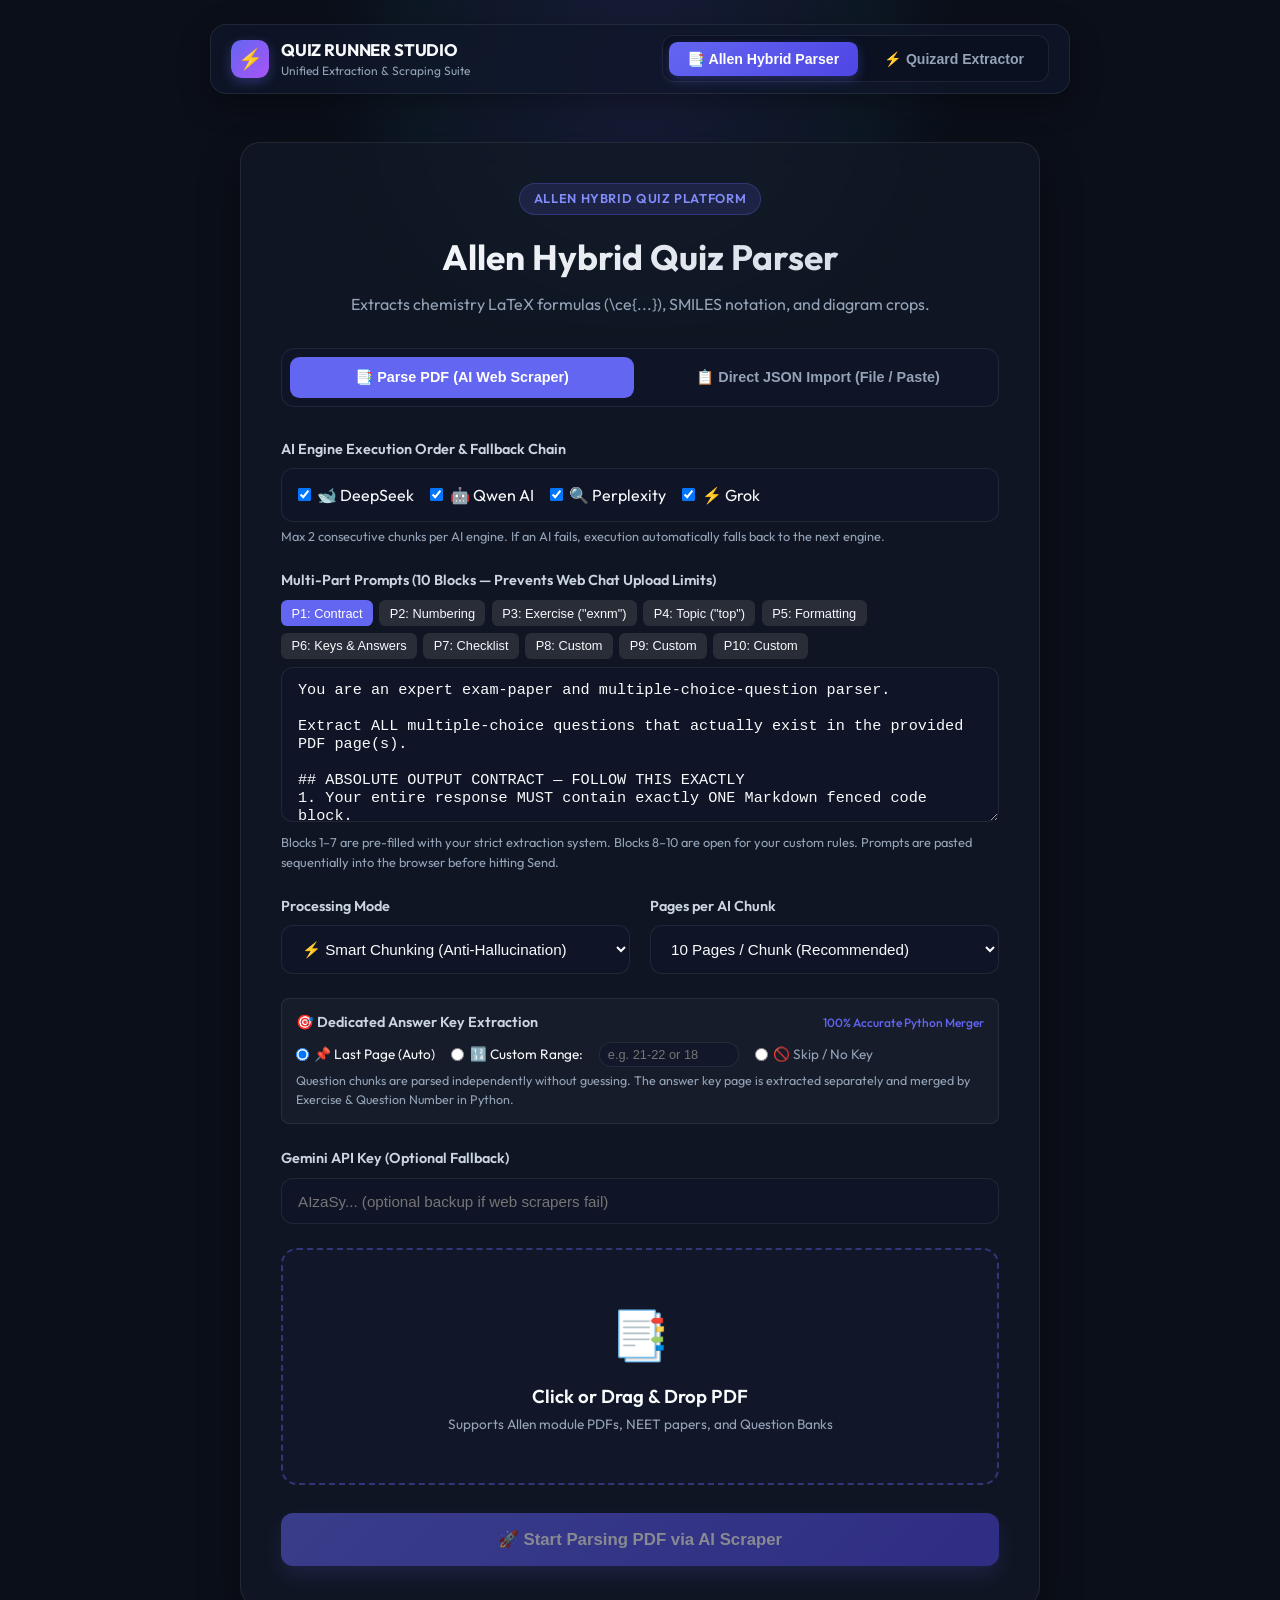
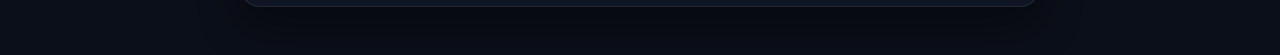
==== static/index.html @ 285c1300 "Add Quizard batch extractor: SPA tab navigation, Quizzy JSON formatting, background job runner, live" ====
<!DOCTYPE html>
<html lang="en">
<head>
  <meta charset="UTF-8">
  <meta name="viewport" content="width=device-width, initial-scale=1.0">
  <title>Allen Hybrid AI Parser - PDF Upload</title>
  <link rel="preconnect" href="https://fonts.googleapis.com">
  <link rel="preconnect" href="https://fonts.gstatic.com" crossorigin>
  <link href="https://fonts.googleapis.com/css2?family=Outfit:wght@300;400;500;600;700&family=JetBrains+Mono:wght@400;500&display=swap" rel="stylesheet">
  <link rel="stylesheet" href="/static/studio.css">
  <style>
    .hero-container {
      max-width: 800px;
      margin: 3rem auto;
      padding: 2.5rem;
      background: var(--surface);
      border: 1px solid var(--border);
      border-radius: 1.25rem;
      box-shadow: 0 20px 40px rgba(0, 0, 0, 0.4);
      backdrop-filter: blur(12px);
    }
    .hero-header {
      text-align: center;
      margin-bottom: 2rem;
    }
    .hero-badge {
      display: inline-block;
      padding: 0.35rem 0.85rem;
      background: rgba(99, 102, 241, 0.15);
      color: #818cf8;
      border: 1px solid rgba(99, 102, 241, 0.3);
      border-radius: 9999px;
      font-size: 0.8rem;
      font-weight: 600;
      letter-spacing: 0.05em;
      margin-bottom: 1rem;
    }
    .hero-title {
      font-size: 2.2rem;
      font-weight: 700;
      color: var(--text);
      margin-bottom: 0.5rem;
      background: linear-gradient(135deg, #ffffff 0%, #cbd5e1 100%);
      -webkit-background-clip: text;
      -webkit-text-fill-color: transparent;
    }
    .hero-desc {
      color: var(--text-muted);
      font-size: 1rem;
    }
    .form-group {
      margin-bottom: 1.5rem;
    }
    .form-label {
      display: block;
      font-weight: 600;
      font-size: 0.9rem;
      color: var(--text-secondary);
      margin-bottom: 0.5rem;
    }
    .form-input, .form-select {
      width: 100%;
      padding: 0.85rem 1rem;
      background: rgba(15, 23, 42, 0.6);
      border: 1px solid var(--border);
      border-radius: 0.75rem;
      color: var(--text);
      font-size: 0.95rem;
      outline: none;
      transition: all 0.2s ease;
    }
    .form-input:focus, .form-select:focus {
      border-color: var(--primary);
      box-shadow: 0 0 0 3px rgba(99, 102, 241, 0.2);
    }
    .grid-2 {
      display: grid;
      grid-template-columns: 1fr 1fr;
      gap: 1.25rem;
    }
    .dropzone {
      border: 2px dashed rgba(99, 102, 241, 0.4);
      border-radius: 1rem;
      padding: 3rem 1.5rem;
      text-align: center;
      cursor: pointer;
      background: rgba(99, 102, 241, 0.03);
      transition: all 0.2s ease;
      margin-bottom: 1.75rem;
    }
    .dropzone:hover, .dropzone.dragover {
      border-color: var(--primary);
      background: rgba(99, 102, 241, 0.08);
    }
    .dropzone-icon {
      font-size: 3rem;
      margin-bottom: 0.75rem;
    }
    .btn-submit {
      width: 100%;
      padding: 1rem;
      background: linear-gradient(135deg, #6366f1 0%, #4f46e5 100%);
      color: white;
      border: none;
      border-radius: 0.75rem;
      font-size: 1.05rem;
      font-weight: 600;
      cursor: pointer;
      box-shadow: 0 10px 20px rgba(99, 102, 241, 0.3);
      transition: all 0.2s ease;
    }
    .btn-submit:hover:not(:disabled) {
      transform: translateY(-2px);
      box-shadow: 0 15px 25px rgba(99, 102, 241, 0.4);
    }
    .btn-submit:disabled {
      opacity: 0.5;
      cursor: not-allowed;
    }
    .progress-panel {
      display: none;
      margin-top: 1.5rem;
      padding: 1.25rem;
      background: rgba(15, 23, 42, 0.8);
      border: 1px solid var(--border);
      border-radius: 0.75rem;
    }
    .progress-bar-bg {
      height: 8px;
      background: rgba(255, 255, 255, 0.1);
      border-radius: 4px;
      overflow: hidden;
      margin-bottom: 0.75rem;
    }
    .progress-bar-fill {
      height: 100%;
      width: 0%;
      background: linear-gradient(90deg, #6366f1, #34d399);
      transition: width 0.3s ease;
    }
    .progress-status {
      font-size: 0.9rem;
      color: var(--text-muted);
      display: flex;
      justify-content: space-between;
    }

    /* Top Navigation Bar */
    .app-top-nav {
      max-width: 860px;
      margin: 1.5rem auto 0 auto;
      padding: 0.65rem 1.25rem;
      background: rgba(15, 23, 42, 0.75);
      border: 1px solid var(--border);
      border-radius: 1rem;
      backdrop-filter: blur(14px);
      display: flex;
      justify-content: space-between;
      align-items: center;
      box-shadow: 0 10px 30px rgba(0, 0, 0, 0.35);
    }
    .nav-brand-group {
      display: flex;
      align-items: center;
      gap: 0.75rem;
    }
    .nav-logo-badge {
      width: 38px;
      height: 38px;
      border-radius: 0.65rem;
      background: linear-gradient(135deg, #6366f1, #a855f7);
      display: flex;
      align-items: center;
      justify-content: center;
      font-size: 1.25rem;
      box-shadow: 0 4px 12px rgba(99, 102, 241, 0.35);
    }
    .nav-brand-text {
      display: flex;
      flex-direction: column;
    }
    .nav-brand-name {
      font-weight: 700;
      font-size: 1.05rem;
      color: var(--text);
      letter-spacing: -0.01em;
    }
    .nav-brand-sub {
      font-size: 0.75rem;
      color: var(--text-muted);
    }
    .nav-view-switcher {
      display: flex;
      gap: 0.5rem;
      background: rgba(10, 15, 30, 0.6);
      padding: 0.35rem;
      border-radius: 0.75rem;
      border: 1px solid var(--border);
    }
    .view-switch-btn {
      padding: 0.55rem 1.15rem;
      border-radius: 0.55rem;
      border: none;
      background: transparent;
      color: var(--text-muted);
      font-weight: 600;
      font-size: 0.88rem;
      cursor: pointer;
      display: flex;
      align-items: center;
      gap: 0.45rem;
      transition: all 0.2s ease;
    }
    .view-switch-btn:hover {
      color: var(--text);
      background: rgba(255, 255, 255, 0.05);
    }
    .view-switch-btn.active {
      background: linear-gradient(135deg, #6366f1 0%, #4f46e5 100%);
      color: white;
      box-shadow: 0 4px 12px rgba(99, 102, 241, 0.3);
    }

    /* Quizard UI Elements */
    .chip-badge {
      display: inline-block;
      padding: 0.25rem 0.65rem;
      background: rgba(99, 102, 241, 0.12);
      border: 1px solid rgba(99, 102, 241, 0.25);
      border-radius: 9999px;
      font-size: 0.76rem;
      color: #818cf8;
      cursor: pointer;
      user-select: none;
      transition: all 0.15s ease;
    }
    .chip-badge:hover {
      background: rgba(99, 102, 241, 0.25);
      border-color: #818cf8;
      color: white;
      transform: translateY(-1px);
    }
    .qz-terminal {
      background: #080c14;
      border: 1px solid #1e293b;
      border-radius: 0.75rem;
      padding: 0.85rem 1rem;
      font-family: 'JetBrains Mono', monospace;
      font-size: 0.82rem;
      height: 250px;
      overflow-y: auto;
      color: #94a3b8;
      line-height: 1.5;
    }
    .qz-terminal::-webkit-scrollbar {
      width: 6px;
    }
    .qz-terminal::-webkit-scrollbar-thumb {
      background: rgba(99, 102, 241, 0.25);
      border-radius: 3px;
    }
    .qz-log-line {
      padding: 0.12rem 0;
      display: flex;
      gap: 0.5rem;
    }
    .qz-stat-card {
      background: rgba(15, 23, 42, 0.6);
      border: 1px solid var(--border);
      border-radius: 0.75rem;
      padding: 1rem;
      text-align: center;
      transition: all 0.2s ease;
    }
    .qz-stat-card:hover {
      border-color: rgba(99, 102, 241, 0.4);
      transform: translateY(-2px);
    }
    .qz-stat-value {
      font-size: 1.8rem;
      font-weight: 700;
      color: var(--text);
      line-height: 1.1;
      margin-top: 0.25rem;
    }
    .qz-stat-label {
      font-size: 0.78rem;
      color: var(--text-muted);
      font-weight: 500;
      text-transform: uppercase;
      letter-spacing: 0.05em;
    }
    .qz-download-card {
      display: flex;
      justify-content: space-between;
      align-items: center;
      background: rgba(15, 23, 42, 0.6);
      border: 1px solid var(--border);
      border-radius: 0.75rem;
      padding: 0.85rem 1rem;
      margin-bottom: 0.6rem;
      transition: all 0.2s ease;
    }
    .qz-download-card:hover {
      border-color: rgba(99, 102, 241, 0.4);
      background: rgba(15, 23, 42, 0.8);
    }
  </style>
</head>
<body>
  <div class="bg-glow"></div>

  <!-- Unified Top Navigation Bar -->
  <header class="app-top-nav">
    <div class="nav-brand-group">
      <div class="nav-logo-badge">⚡</div>
      <div class="nav-brand-text">
        <span class="nav-brand-name">QUIZ RUNNER STUDIO</span>
        <span class="nav-brand-sub">Unified Extraction &amp; Scraping Suite</span>
      </div>
    </div>
    <div class="nav-view-switcher">
      <button type="button" id="nav-btn-allen" class="view-switch-btn active">
        📑 Allen Hybrid Parser
      </button>
      <button type="button" id="nav-btn-quizard" class="view-switch-btn">
        ⚡ Quizard Extractor
      </button>
    </div>
  </header>

  <!-- View 1: Allen Hybrid Parser -->
  <div id="view-allen">
  <div class="hero-container">
    <div class="hero-header">
      <span class="hero-badge">ALLEN HYBRID QUIZ PLATFORM</span>
      <h1 class="hero-title">Allen Hybrid Quiz Parser</h1>
      <p class="hero-desc">Extracts chemistry LaTeX formulas (\ce{...}), SMILES notation, and diagram crops.</p>
    </div>

    <!-- Mode Switcher Tabs -->
    <div style="display: flex; gap: 0.75rem; margin-bottom: 2rem; background: rgba(15, 23, 42, 0.6); padding: 0.5rem; border-radius: 0.85rem; border: 1px solid var(--border);">
      <button type="button" id="mode-btn-pdf" class="btn" style="flex: 1; padding: 0.75rem; background: var(--primary); color: white; border: none; border-radius: 0.6rem; font-weight: 600; cursor: pointer; transition: all 0.2s ease;">
        📑 Parse PDF (AI Web Scraper)
      </button>
      <button type="button" id="mode-btn-json" class="btn" style="flex: 1; padding: 0.75rem; background: transparent; color: var(--text-muted); border: none; border-radius: 0.6rem; font-weight: 600; cursor: pointer; transition: all 0.2s ease;">
        📋 Direct JSON Import (File / Paste)
      </button>
    </div>

    <!-- Mode 1: PDF Upload Form -->
    <form id="upload-form">
      <!-- AI Engine Execution & Fallback Order -->
      <div class="form-group">
        <label class="form-label">AI Engine Execution Order &amp; Fallback Chain</label>
        <div style="display: flex; gap: 1rem; align-items: center; background: rgba(15, 23, 42, 0.6); padding: 0.85rem 1rem; border: 1px solid var(--border); border-radius: 0.75rem;">
          <label style="display: flex; align-items: center; gap: 0.4rem; cursor: pointer; color: var(--text);">
            <input type="checkbox" id="ai-deepseek" value="deepseek" checked> 🐋 DeepSeek
          </label>
          <label style="display: flex; align-items: center; gap: 0.4rem; cursor: pointer; color: var(--text);">
            <input type="checkbox" id="ai-qwen" value="qwen" checked> 🤖 Qwen AI
          </label>
          <label style="display: flex; align-items: center; gap: 0.4rem; cursor: pointer; color: var(--text);">
            <input type="checkbox" id="ai-perplexity" value="perplexity" checked> 🔍 Perplexity
          </label>
          <label style="display: flex; align-items: center; gap: 0.4rem; cursor: pointer; color: var(--text);">
            <input type="checkbox" id="ai-grok" value="grok" checked> ⚡ Grok
          </label>
        </div>
        <small style="color: var(--text-muted); font-size: 0.8rem; margin-top: 0.35rem; display: block;">
          Max 2 consecutive chunks per AI engine. If an AI fails, execution automatically falls back to the next engine.
        </small>
      </div>

      <!-- Multi-part Prompts (Prompt 1 to 10) -->
      <div class="form-group">
        <label class="form-label">Multi-Part Prompts (10 Blocks — Prevents Web Chat Upload Limits)</label>
        <div style="display: flex; gap: 0.4rem; margin-bottom: 0.5rem; flex-wrap: wrap;">
          <button type="button" class="prompt-tab-btn active" data-tab="p1" style="padding: 0.35rem 0.65rem; background: var(--primary); color: white; border: none; border-radius: 0.4rem; cursor: pointer; font-size: 0.8rem;">P1: Contract</button>
          <button type="button" class="prompt-tab-btn" data-tab="p2" style="padding: 0.35rem 0.65rem; background: rgba(255,255,255,0.1); color: var(--text); border: none; border-radius: 0.4rem; cursor: pointer; font-size: 0.8rem;">P2: Numbering</button>
          <button type="button" class="prompt-tab-btn" data-tab="p3" style="padding: 0.35rem 0.65rem; background: rgba(255,255,255,0.1); color: var(--text); border: none; border-radius: 0.4rem; cursor: pointer; font-size: 0.8rem;">P3: Exercise ("exnm")</button>
          <button type="button" class="prompt-tab-btn" data-tab="p4" style="padding: 0.35rem 0.65rem; background: rgba(255,255,255,0.1); color: var(--text); border: none; border-radius: 0.4rem; cursor: pointer; font-size: 0.8rem;">P4: Topic ("top")</button>
          <button type="button" class="prompt-tab-btn" data-tab="p5" style="padding: 0.35rem 0.65rem; background: rgba(255,255,255,0.1); color: var(--text); border: none; border-radius: 0.4rem; cursor: pointer; font-size: 0.8rem;">P5: Formatting</button>
          <button type="button" class="prompt-tab-btn" data-tab="p6" style="padding: 0.35rem 0.65rem; background: rgba(255,255,255,0.1); color: var(--text); border: none; border-radius: 0.4rem; cursor: pointer; font-size: 0.8rem;">P6: Keys &amp; Answers</button>
          <button type="button" class="prompt-tab-btn" data-tab="p7" style="padding: 0.35rem 0.65rem; background: rgba(255,255,255,0.1); color: var(--text); border: none; border-radius: 0.4rem; cursor: pointer; font-size: 0.8rem;">P7: Checklist</button>
          <button type="button" class="prompt-tab-btn" data-tab="p8" style="padding: 0.35rem 0.65rem; background: rgba(255,255,255,0.1); color: var(--text); border: none; border-radius: 0.4rem; cursor: pointer; font-size: 0.8rem;">P8: Custom</button>
          <button type="button" class="prompt-tab-btn" data-tab="p9" style="padding: 0.35rem 0.65rem; background: rgba(255,255,255,0.1); color: var(--text); border: none; border-radius: 0.4rem; cursor: pointer; font-size: 0.8rem;">P9: Custom</button>
          <button type="button" class="prompt-tab-btn" data-tab="p10" style="padding: 0.35rem 0.65rem; background: rgba(255,255,255,0.1); color: var(--text); border: none; border-radius: 0.4rem; cursor: pointer; font-size: 0.8rem;">P10: Custom</button>
        </div>

        <div id="p1-pane" class="prompt-pane">
          <textarea id="prompt-1" class="form-input" rows="7" placeholder="Prompt Block 1">You are an expert exam-paper and multiple-choice-question parser.

Extract ALL multiple-choice questions that actually exist in the provided PDF page(s).

## ABSOLUTE OUTPUT CONTRACT — FOLLOW THIS EXACTLY
1. Your entire response MUST contain exactly ONE Markdown fenced code block.
2. The code-block opening MUST be exactly: ```json
3. The code-block closing MUST be exactly: ```
4. Put the complete JSON array between those two lines.
5. Output NOTHING before the opening fence and NOTHING after the closing fence.
6. Do not write explanations, reasoning, notes, headings, comments, apologies, or status messages.
7. The JSON must be complete, valid, and parseable by Python `json.loads()`. Never output truncated JSON.
8. Use double quotes for every JSON key and every JSON string. Never use single quotes.
9. Escape every backslash inside JSON strings.
10. Do not render formulas as visual math. Keep formulas as plain text inside JSON strings.
11. Do not invent, solve, correct, or infer information that is not supported by the PDF.</textarea>
        </div>

        <div id="p2-pane" class="prompt-pane" style="display: none;">
          <textarea id="prompt-2" class="form-input" rows="7" placeholder="Prompt Block 2">## QUESTION EXTRACTION RULES
1. Extract ONLY questions that actually exist in the PDF. Never invent or infer missing questions.
2. Preserve the question numbering exactly as printed in the PDF:
   - Do NOT renumber questions based on extraction order.
   - If numbering starts again from `1` in another exercise, preserve that new numbering exactly.
   - Use the visible printed question number in "n", not internal IDs such as `CMC001`, `CMC002`, etc.
3. Extract the question text and all options faithfully from the PDF.
4. For linked, paragraph-based, or statement-based questions, prepend the common paragraph/statements to the "q" field of every question belonging to that group.
5. Use `<br />` inside string values to represent meaningful line breaks in multi-part questions, statements, options, or other structured content.
   - Preserve important structural line breaks from the PDF where they improve readability.
   - Do NOT insert `<br />` randomly in the middle of normal sentences.
6. Do not include PDF page numbers, website URLs, watermarks, social-media handles, repeated headers, or footer text as question content.</textarea>
        </div>

        <div id="p3-pane" class="prompt-pane" style="display: none;">
          <textarea id="prompt-3" class="form-input" rows="7" placeholder="Prompt Block 3">## EXERCISE RULES — VERY IMPORTANT
The PDF itself is the ONLY source of truth for exercise names and topics.

### "exnm" — Exercise Name
1. Identify the exercise from the actual exercise heading printed in the PDF.
2. Put the exercise name/type from the PDF in "exnm".
3. Do NOT invent or classify an exercise based on the question content.
4. Once an exercise heading appears, it applies to the following questions until another exercise heading appears.
5. If question numbering restarts under a new exercise, preserve the new printed numbering.
6. Examples of exercise information:
   - "Exercise - I (Conceptual Questions)"
   - "Exercise – III (Analytical Questions)"
7. Store the meaningful exercise name/type in "exnm" according to the PDF. Do not use internal codes or unrelated header text.</textarea>
        </div>

        <div id="p4-pane" class="prompt-pane" style="display: none;">
          <textarea id="prompt-4" class="form-input" rows="7" placeholder="Prompt Block 4">### "top" — Topic
1. Assign "top" ONLY from an explicit topic heading actually written in the PDF.
2. Do NOT determine the topic yourself from the subject matter of the questions.
3. For example, if the PDF explicitly contains: "QUESTIONS BASED ON MOLES", then use that PDF heading as the "top" value for the questions under it.
4. Keep that topic for all following questions until another genuine topic heading appears.
5. Do NOT create a new topic for individual questions based on what they appear to be testing.
6. Do NOT rename, simplify, reinterpret, or replace the topic with your own terminology. Use the wording of the PDF.
7. Headers like "Master Your Understanding", "Build Up Your Understanding", chapter names, or running headers are NOT topics unless the PDF clearly presents them as an actual topic heading.
8. If an exercise has no explicit topic heading, use "top": "general".
   Example: "Exercise – III (Analytical Questions)" with no subheadings -> "exnm": "Analytical Questions", "top": "general".
9. Never assign "top" using your own understanding. The PDF's explicit heading is the only authority.</textarea>
        </div>

        <div id="p5-pane" class="prompt-pane" style="display: none;">
          <textarea id="prompt-5" class="form-input" rows="7" placeholder="Prompt Block 5">## FORMATTING RULES
1. For Chemistry formulas, reactions, ionic equations, and chemical names, use LaTeX/mhchem syntax where appropriate:
   \\ce{H2O}, \\ce{KMnO4 + HCl -> KCl + MnCl2 + H2O + Cl2}, \\ce{Fe^{2+}}
2. For Physics and Mathematics, use standard LaTeX where appropriate: $\\frac{1}{2}$, $6.02 \\times 10^{23}$.
3. Keep mathematical and chemical information faithful to the PDF. Do not silently correct apparent OCR errors. Extract what the PDF actually says.
4. If a question contains a 2D organic molecular structure, place its SMILES string in the "s" field when it can be reliably determined (otherwise "s": null).
5. Set "d": true when a question contains a diagram or figure that needs cropping; otherwise set "d": false.
6. MATCH-THE-COLUMN QUESTIONS ("m"):
For match questions, use structured object in "m":
{
  "listI": {
    "title": "List-I",
    "items": [
      { "label": "A", "text": "..." },
      { "label": "B", "text": "..." },
      { "label": "C", "text": "..." },
      { "label": "D", "text": "..." }
    ]
  },
  "listII": {
    "title": "List-II",
    "items": [
      { "label": "P", "text": "..." },
      { "label": "Q", "text": "..." },
      { "label": "R", "text": "..." },
      { "label": "S", "text": "..." }
    ]
  }
}
For non-match questions, set "m": null.
The "o" array contains the 4 combination choices like: ["(A) -> (P), (B) -> (Q), (C) -> (R), (D) -> (S)", ...].</textarea>
        </div>

        <div id="p6-pane" class="prompt-pane" style="display: none;">
          <textarea id="prompt-6" class="form-input" rows="7" placeholder="Prompt Block 6">## JSON KEYS AND HIERARCHY RULES
1. Use only these JSON keys where applicable:
   "n", "q", "o", "a", "d", "s", "m", "sub", "top", "exnm"
2. Do NOT use "subtop".
3. Do NOT use an "e" or explanation field. The PDF does not contain explanations.
4. "sub" = "CHEMISTRY" (or relevant subject).
5. If a value is unknown, use an appropriate empty value ("", [], {}, or false).
6. Answer Key: If an answer key is present in the PDF, extract zero-based index into "a" (0 for option 1, 1 for option 2, 2 for option 3, 3 for option 4). Match answers using printed question numbers. If no answer key, set "a": null.
7. The core hierarchy is: Exercise heading ("exnm") -> Topic heading ("top") -> Questions ("n", "q", "o", "a").</textarea>
        </div>

        <div id="p7-pane" class="prompt-pane" style="display: none;">
          <textarea id="prompt-7" class="form-input" rows="7" placeholder="Prompt Block 7">## FINAL SELF-CHECK BEFORE RESPONDING
Before outputting, verify:
- Starts with ```json and ends with ```.
- Exactly ONE fenced code block with valid JSON array.
- All JSON strings use double quotes and properly escaped backslashes.
- Question numbers match printed PDF numbers without renumbering.
- Exercise names in "exnm" and topics in "top" come strictly from PDF headings.
- "top": "general" is used when no explicit topic heading exists.
- NO "subtop" field and NO "e" explanation field exist.
- No questions invented, none omitted, no answers guessed without key.
- Output ONLY the JSON code block.</textarea>
        </div>

        <div id="p8-pane" class="prompt-pane" style="display: none;">
          <textarea id="prompt-8" class="form-input" rows="7" placeholder="Prompt Block 8 (Custom User Prompt - Optional)"></textarea>
        </div>

        <div id="p9-pane" class="prompt-pane" style="display: none;">
          <textarea id="prompt-9" class="form-input" rows="7" placeholder="Prompt Block 9 (Custom User Prompt - Optional)"></textarea>
        </div>

        <div id="p10-pane" class="prompt-pane" style="display: none;">
          <textarea id="prompt-10" class="form-input" rows="7" placeholder="Prompt Block 10 (Custom User Prompt - Optional)"></textarea>
        </div>

        <small style="color: var(--text-muted); font-size: 0.8rem; margin-top: 0.35rem; display: block;">
          Blocks 1–7 are pre-filled with your strict extraction system. Blocks 8–10 are open for your custom rules. Prompts are pasted sequentially into the browser before hitting Send.
        </small>
      </div>

      <!-- Processing Mode & Chunk Size -->
      <div class="grid-2">
        <div class="form-group">
          <label class="form-label" for="chunk-mode">Processing Mode</label>
          <select id="chunk-mode" class="form-select">
            <option value="chunk" selected>⚡ Smart Chunking (Anti-Hallucination)</option>
            <option value="single">📄 Single Full PDF (All at Once)</option>
          </select>
        </div>

        <div class="form-group" id="chunk-size-container">
          <label class="form-label" for="chunk-size">Pages per AI Chunk</label>
          <select id="chunk-size" class="form-select">
            <option value="5">5 Pages / Chunk</option>
            <option value="10" selected>10 Pages / Chunk (Recommended)</option>
            <option value="12">12 Pages / Chunk</option>
            <option value="14">14 Pages / Chunk</option>
            <option value="15">15 Pages / Chunk</option>
            <option value="20">20 Pages / Chunk</option>
          </select>
        </div>
      </div>

      <!-- Dedicated Answer Key Extraction -->
      <div class="form-group" style="background: rgba(255,255,255,0.03); border: 1px solid var(--border); padding: 0.85rem; border-radius: 0.5rem;">
        <label class="form-label" style="display: flex; justify-content: space-between; align-items: center;">
          <span>🎯 Dedicated Answer Key Extraction</span>
          <span style="font-size: 0.75rem; color: var(--primary); font-weight: 500;">100% Accurate Python Merger</span>
        </label>
        <div style="display: flex; gap: 1rem; align-items: center; flex-wrap: wrap; margin-top: 0.4rem;">
          <label style="display: flex; align-items: center; gap: 0.35rem; cursor: pointer; font-size: 0.85rem; color: var(--text);">
            <input type="radio" name="answer-key-mode" value="last" checked> 📌 Last Page (Auto)
          </label>
          <label style="display: flex; align-items: center; gap: 0.35rem; cursor: pointer; font-size: 0.85rem; color: var(--text);">
            <input type="radio" name="answer-key-mode" value="custom"> 🔢 Custom Range:
          </label>
          <input type="text" id="answer-key-pages" class="form-input" placeholder="e.g. 21-22 or 18" style="width: 140px; padding: 0.25rem 0.5rem; font-size: 0.8rem; display: inline-block;">
          <label style="display: flex; align-items: center; gap: 0.35rem; cursor: pointer; font-size: 0.85rem; color: var(--text-muted);">
            <input type="radio" name="answer-key-mode" value="none"> 🚫 Skip / No Key
          </label>
        </div>
        <small style="color: var(--text-muted); font-size: 0.78rem; margin-top: 0.35rem; display: block;">
          Question chunks are parsed independently without guessing. The answer key page is extracted separately and merged by Exercise & Question Number in Python.
        </small>
      </div>

      <!-- Optional Gemini API Key Fallback -->
      <div class="form-group">
        <label class="form-label" for="api-key">Gemini API Key (Optional Fallback)</label>
        <input type="password" id="api-key" class="form-input" placeholder="AIzaSy... (optional backup if web scrapers fail)" autocomplete="off">
      </div>

      <!-- File Dropzone -->
      <div class="dropzone" id="dropzone">
        <div class="dropzone-icon">📑</div>
        <h3 id="dropzone-title" style="margin-bottom: 0.25rem; font-weight: 600; color: var(--text);">Click or Drag & Drop PDF</h3>
        <p id="dropzone-sub" style="color: var(--text-muted); font-size: 0.85rem;">Supports Allen module PDFs, NEET papers, and Question Banks</p>
        <input type="file" id="pdf-file-input" accept=".pdf" style="display: none;" required>
      </div>

      <button type="submit" id="btn-submit" class="btn-submit" disabled>
        🚀 Start Parsing PDF via AI Scraper
      </button>

      <!-- Live Progress Panel -->
      <div class="progress-panel" id="progress-panel">
        <div class="progress-bar-bg">
          <div class="progress-bar-fill" id="progress-fill"></div>
        </div>
        <div class="progress-status">
          <span id="progress-msg">Initializing AI scraper...</span>
          <span id="progress-pct">0%</span>
        </div>
      </div>
    </form>

    <!-- Mode 2: Manual JSON Import Form -->
    <form id="manual-json-form" style="display: none;">
      <div class="form-group">
        <label class="form-label" for="manual-json-title">Dataset / Chapter Title</label>
        <input type="text" id="manual-json-title" class="form-input" placeholder="e.g. Some Basic Concepts of Chemistry" />
      </div>

      <!-- JSON File Dropzone -->
      <div class="dropzone" id="json-dropzone">
        <div class="dropzone-icon">📄</div>
        <h3 id="json-dropzone-title" style="margin-bottom: 0.25rem; font-weight: 600; color: var(--text);">Click or Drag &amp; Drop JSON File</h3>
        <p id="json-dropzone-sub" style="color: var(--text-muted); font-size: 0.85rem;">Upload .json file containing questions array</p>
        <input type="file" id="json-file-input" accept=".json,application/json" style="display: none;">
      </div>

      <div style="text-align: center; margin: 1rem 0; color: var(--text-muted); font-weight: 600; font-size: 0.85rem;">
        ── OR PASTE JSON TEXT BELOW ──
      </div>

      <!-- Raw JSON Textarea -->
      <div class="form-group">
        <label class="form-label" for="manual-json-text">Paste Raw JSON Array / Object</label>
        <textarea id="manual-json-text" class="form-input" rows="8" placeholder='[&#10;  {&#10;    "n": 1,&#10;    "q": "Question prompt text...",&#10;    "o": ["Opt 1", "Opt 2", "Opt 3", "Opt 4"],&#10;    "a": 0,&#10;    "e": "Solution / Code",&#10;    "d": false&#10;  }&#10;]' style="font-family: 'JetBrains Mono', monospace; font-size: 0.85rem;"></textarea>
      </div>

      <button type="submit" id="btn-import-json" class="btn-submit">
        📥 Load JSON into Review Studio
      </button>

      <div id="import-status" style="display: none; margin-top: 1rem; padding: 0.85rem; border-radius: 0.6rem; text-align: center; font-weight: 500;"></div>
    </form>
  </div>
  </div> <!-- /#view-allen -->

  <!-- View 2: Quizard Batch Extractor -->
  <div id="view-quizard" style="display: none;">
    <div class="hero-container" style="margin-top: 1.5rem;">
      <div class="hero-header">
        <span class="hero-badge" style="background: rgba(168, 85, 247, 0.15); color: #c084fc; border-color: rgba(168, 85, 247, 0.3);">
          ⚡ AUTOMATED QUIZ SCRAPER
        </span>
        <h1 class="hero-title" style="background: linear-gradient(135deg, #ffffff 0%, #d8b4fe 100%); -webkit-background-clip: text; -webkit-text-fill-color: transparent;">
          Quizard Batch Extractor
        </h1>
        <p class="hero-desc">Directly crawl tests, syllabus, question images &amp; answers from Quizard formatted for Quizzy.</p>
      </div>

      <!-- Quizard Form -->
      <form id="quizard-form">
        <!-- Base URL -->
        <div class="form-group">
          <div style="display: flex; justify-content: space-between; align-items: center; margin-bottom: 0.5rem;">
            <label class="form-label" for="qz-base-url" style="margin-bottom: 0;">Quizard Server URL</label>
            <button type="button" id="qz-btn-reset-url" style="background: transparent; border: none; color: #818cf8; font-size: 0.78rem; cursor: pointer; text-decoration: underline;">
              Reset Default
            </button>
          </div>
          <input type="url" id="qz-base-url" class="form-input" value="https://quizard-v3-new-4fb72be6e76b.herokuapp.com/" required />
        </div>

        <!-- Category Name -->
        <div class="form-group">
          <label class="form-label" for="qz-category">Category Name</label>
          <input type="text" id="qz-category" class="form-input" value="DROPPER Tests" placeholder="e.g. DROPPER Tests" required />
          <div style="display: flex; gap: 0.4rem; margin-top: 0.5rem; flex-wrap: wrap; align-items: center;">
            <span style="font-size: 0.78rem; color: var(--text-muted);">Quick picks:</span>
            <span class="chip-badge qz-cat-chip" data-cat="DROPPER Tests">DROPPER Tests</span>
            <span class="chip-badge qz-cat-chip" data-cat="11th Tests">11th Tests</span>
            <span class="chip-badge qz-cat-chip" data-cat="12th Tests">12th Tests</span>
            <span class="chip-badge qz-cat-chip" data-cat="NEET Tests">NEET Tests</span>
            <span class="chip-badge qz-cat-chip" data-cat="JEE Tests">JEE Tests</span>
          </div>
        </div>

        <!-- Batch Names -->
        <div class="form-group">
          <div style="display: flex; justify-content: space-between; align-items: center; margin-bottom: 0.5rem;">
            <label class="form-label" for="qz-batches" style="margin-bottom: 0;">Batch Name(s) or 'all'</label>
            <button type="button" id="qz-btn-set-all" class="chip-badge" style="background: rgba(16, 185, 129, 0.15); color: #34d399; border-color: rgba(16, 185, 129, 0.3);">
              ⚡ Set to 'all'
            </button>
          </div>
          <input type="text" id="qz-batches" class="form-input" value="all" placeholder="e.g. all or Yakeen NEET 2025, Lakshya NEET" required />
          <small style="color: var(--text-muted); font-size: 0.8rem; margin-top: 0.35rem; display: block;">
            Type <code>all</code> to automatically discover every batch in this category, or specify comma-separated batch names.
          </small>
        </div>

        <!-- Execution Options -->
        <div class="grid-2">
          <div class="form-group" style="background: rgba(255,255,255,0.03); border: 1px solid var(--border); padding: 0.85rem 1rem; border-radius: 0.75rem;">
            <label style="display: flex; align-items: center; gap: 0.5rem; cursor: pointer; color: var(--text); font-size: 0.9rem; font-weight: 500;">
              <input type="checkbox" id="qz-use-syllabus" checked style="accent-color: #6366f1; width: 16px; height: 16px;">
              <span>📜 Rich Syllabus API Extraction</span>
            </label>
            <small style="color: var(--text-muted); font-size: 0.75rem; margin-top: 0.25rem; display: block;">
              Queries background API for exact subject instructions &amp; formats for Quizzy.
            </small>
          </div>

          <div class="form-group" style="background: rgba(255,255,255,0.03); border: 1px solid var(--border); padding: 0.85rem 1rem; border-radius: 0.75rem;">
            <label style="display: flex; align-items: center; gap: 0.5rem; cursor: pointer; color: var(--text); font-size: 0.9rem; font-weight: 500;">
              <input type="checkbox" id="qz-headless" checked style="accent-color: #6366f1; width: 16px; height: 16px;">
              <span>🖥️ Headless Mode (Quiet)</span>
            </label>
            <small style="color: var(--text-muted); font-size: 0.75rem; margin-top: 0.25rem; display: block;">
              Keep checked for background operation, or uncheck to watch the browser live.
            </small>
          </div>
        </div>

        <!-- Buttons -->
        <div style="display: flex; gap: 0.75rem; margin-top: 0.5rem;">
          <button type="submit" id="qz-btn-start" class="btn-submit" style="flex: 2; background: linear-gradient(135deg, #a855f7 0%, #6366f1 100%);">
            🚀 Start Quizard Extraction
          </button>
          <button type="button" id="qz-btn-stop" class="btn-submit" disabled style="flex: 1; background: rgba(239, 68, 68, 0.2); border: 1px solid rgba(239, 68, 68, 0.4); color: #f87171; box-shadow: none;">
            ⏹️ Abort / Stop
          </button>
        </div>

        <!-- Live Progress Panel -->
        <div class="progress-panel" id="qz-progress-panel" style="display: none; margin-top: 1.5rem;">
          <div style="display: flex; justify-content: space-between; align-items: center; margin-bottom: 0.6rem;">
            <div style="display: flex; align-items: center; gap: 0.5rem;">
              <span id="qz-state-badge" class="hero-badge" style="margin-bottom: 0; padding: 0.2rem 0.6rem; font-size: 0.75rem;">
                RUNNING
              </span>
              <span id="qz-status-msg" style="font-size: 0.88rem; color: var(--text); font-weight: 500;">Processing...</span>
            </div>
            <span id="qz-status-pct" style="font-weight: 700; color: #818cf8; font-size: 0.95rem;">0%</span>
          </div>

          <div class="progress-bar-bg" style="margin-bottom: 0.75rem;">
            <div class="progress-bar-fill" id="qz-progress-fill" style="background: linear-gradient(90deg, #a855f7, #6366f1, #34d399);"></div>
          </div>

          <div style="display: flex; justify-content: space-between; font-size: 0.8rem; color: var(--text-muted);">
            <div>Active Batch: <strong id="qz-active-batch" style="color: var(--text);">-</strong></div>
            <div>Active Test: <strong id="qz-active-test" style="color: var(--text);">-</strong></div>
          </div>
        </div>
      </form>

      <!-- Live Terminal Viewer -->
      <div style="margin-top: 1.75rem;">
        <div style="display: flex; justify-content: space-between; align-items: center; margin-bottom: 0.5rem;">
          <label class="form-label" style="margin-bottom: 0; display: flex; align-items: center; gap: 0.5rem;">
            <span>💻 Live Extraction Log Console</span>
            <span id="qz-log-counter" style="font-size: 0.75rem; color: var(--text-muted);">(0 lines)</span>
          </label>
          <div style="display: flex; gap: 0.6rem; align-items: center;">
            <label style="font-size: 0.78rem; color: var(--text-muted); display: flex; align-items: center; gap: 0.3rem; cursor: pointer;">
              <input type="checkbox" id="qz-chk-autoscroll" checked style="accent-color: #6366f1;"> Auto-scroll
            </label>
            <button type="button" id="qz-btn-clear-logs" class="chip-badge" style="background: transparent; color: var(--text-muted);">
              Clear
            </button>
          </div>
        </div>
        <div id="qz-terminal" class="qz-terminal">
          <div style="color: #64748b; font-style: italic;">Quizard log console ready. Click "Start Quizard Extraction" to begin.</div>
        </div>
      </div>

      <!-- Execution Summary & Downloads (Visible when finished or has files) -->
      <div id="qz-summary-section" style="display: none; margin-top: 2rem;">
        <div style="display: flex; justify-content: space-between; align-items: center; margin-bottom: 1rem;">
          <h3 style="color: var(--text); font-size: 1.25rem; font-weight: 700; margin: 0;">
            📊 Execution Summary &amp; Output Files
          </h3>
          <button type="button" id="qz-btn-open-folder" class="btn" style="padding: 0.4rem 0.85rem; background: rgba(99, 102, 241, 0.2); color: #818cf8; border: 1px solid rgba(99, 102, 241, 0.3); border-radius: 0.5rem; font-size: 0.82rem; cursor: pointer;">
            📂 Open Output Folder
          </button>
        </div>

        <!-- 4-Stat Grid -->
        <div style="display: grid; grid-template-columns: repeat(4, 1fr); gap: 0.85rem; margin-bottom: 1.25rem;">
          <div class="qz-stat-card">
            <div class="qz-stat-label">Batches</div>
            <div class="qz-stat-value" id="qz-sum-batches" style="color: #a78bfa;">0</div>
          </div>
          <div class="qz-stat-card">
            <div class="qz-stat-label">Tests Saved</div>
            <div class="qz-stat-value" id="qz-sum-saved" style="color: #34d399;">0</div>
          </div>
          <div class="qz-stat-card">
            <div class="qz-stat-label">Skipped</div>
            <div class="qz-stat-value" id="qz-sum-skipped" style="color: #60a5fa;">0</div>
          </div>
          <div class="qz-stat-card">
            <div class="qz-stat-label">Failed</div>
            <div class="qz-stat-value" id="qz-sum-failed" style="color: #f87171;">0</div>
          </div>
        </div>

        <!-- Success Banner -->
        <div id="qz-success-banner" style="display: none; background: rgba(16, 185, 129, 0.12); border: 1px solid rgba(16, 185, 129, 0.3); border-radius: 0.75rem; padding: 1rem; margin-bottom: 1.25rem; text-align: center; color: #34d399; font-weight: 600;">
          🎉 All tests completed successfully! No errors found.
        </div>

        <!-- Failed Tests Callout -->
        <div id="qz-failed-box" style="display: none; background: rgba(239, 68, 68, 0.1); border: 1px solid rgba(239, 68, 68, 0.3); border-radius: 0.75rem; padding: 1rem; margin-bottom: 1.25rem;">
          <div style="display: flex; justify-content: space-between; align-items: center; margin-bottom: 0.6rem;">
            <div style="color: #f87171; font-weight: 600; font-size: 0.95rem;">
              ⚠️ Some Tests Failed to Generate
            </div>
            <button type="button" id="qz-btn-copy-failed" class="pill-btn" style="padding: 0.35rem 0.75rem; background: #ef4444; color: white; border: none; border-radius: 0.4rem; font-size: 0.78rem; font-weight: 600; cursor: pointer;">
              📋 Copy Failed Batches to Retry
            </button>
          </div>
          <div id="qz-failed-list" style="font-family: 'JetBrains Mono', monospace; font-size: 0.8rem; color: #fca5a5; max-height: 120px; overflow-y: auto;">
          </div>
        </div>

        <!-- Generated ZIP Packages -->
        <div style="margin-bottom: 1rem;">
          <label class="form-label">📦 Generated ZIP Packages (Ready for Quizzy)</label>
          <div id="qz-zip-list">
            <div style="color: var(--text-muted); font-size: 0.85rem; font-style: italic;">No ZIP packages generated yet.</div>
          </div>
        </div>

        <!-- Generated Test JSON Files -->
        <div>
          <label class="form-label">📄 Extracted Test JSON Files</label>
          <div id="qz-json-list" style="max-height: 220px; overflow-y: auto;">
            <div style="color: var(--text-muted); font-size: 0.85rem; font-style: italic;">No JSON files generated yet.</div>
          </div>
        </div>
      </div>
    </div>
  </div> <!-- /#view-quizard -->

  <script>
    // Mode Switcher Elements
    const modeBtnPdf = document.getElementById('mode-btn-pdf');
    const modeBtnJson = document.getElementById('mode-btn-json');
    const uploadForm = document.getElementById('upload-form');
    const manualJsonForm = document.getElementById('manual-json-form');

    // PDF Upload Form Elements
    const apiKeyInput = document.getElementById('api-key');
    const chunkModeSelect = document.getElementById('chunk-mode');
    const chunkSizeSelect = document.getElementById('chunk-size');
    const chunkSizeContainer = document.getElementById('chunk-size-container');
    const dropzone = document.getElementById('dropzone');
    const fileInput = document.getElementById('pdf-file-input');
    const dropzoneTitle = document.getElementById('dropzone-title');
    const dropzoneSub = document.getElementById('dropzone-sub');
    const btnSubmit = document.getElementById('btn-submit');
    const progressPanel = document.getElementById('progress-panel');
    const progressFill = document.getElementById('progress-fill');
    const progressMsg = document.getElementById('progress-msg');
    const progressPct = document.getElementById('progress-pct');

    const promptTabs = document.querySelectorAll('.prompt-tab-btn');
    const promptPanes = document.querySelectorAll('.prompt-pane');

    // Manual JSON Import Form Elements
    const jsonDropzone = document.getElementById('json-dropzone');
    const jsonFileInput = document.getElementById('json-file-input');
    const jsonDropzoneTitle = document.getElementById('json-dropzone-title');
    const jsonDropzoneSub = document.getElementById('json-dropzone-sub');
    const manualJsonText = document.getElementById('manual-json-text');
    const manualJsonTitle = document.getElementById('manual-json-title');
    const btnImportJson = document.getElementById('btn-import-json');
    const importStatus = document.getElementById('import-status');

    let selectedFile = null;
    let selectedJsonFile = null;

    // Mode Switcher Handlers
    if (modeBtnPdf && modeBtnJson) {
      modeBtnPdf.addEventListener('click', () => {
        modeBtnPdf.style.background = 'var(--primary)';
        modeBtnPdf.style.color = 'white';
        modeBtnJson.style.background = 'transparent';
        modeBtnJson.style.color = 'var(--text-muted)';
        uploadForm.style.display = 'block';
        manualJsonForm.style.display = 'none';
      });

      modeBtnJson.addEventListener('click', () => {
        modeBtnJson.style.background = 'var(--primary)';
        modeBtnJson.style.color = 'white';
        modeBtnPdf.style.background = 'transparent';
        modeBtnPdf.style.color = 'var(--text-muted)';
        uploadForm.style.display = 'none';
        manualJsonForm.style.display = 'block';
      });
    }

    // Prompt Tabs Switching
    promptTabs.forEach(btn => {
      btn.addEventListener('click', () => {
        const targetTab = btn.getAttribute('data-tab');
        promptTabs.forEach(b => {
          b.classList.remove('active');
          b.style.background = 'rgba(255,255,255,0.1)';
          b.style.color = 'var(--text)';
        });
        btn.classList.add('active');
        btn.style.background = 'var(--primary)';
        btn.style.color = 'white';

        promptPanes.forEach(pane => pane.style.display = 'none');
        const activePane = document.getElementById(`${targetTab}-pane`);
        if (activePane) activePane.style.display = 'block';
      });
    });

    if (chunkModeSelect) {
      chunkModeSelect.addEventListener('change', () => {
        if (chunkModeSelect.value === 'single') {
          chunkSizeContainer.style.display = 'none';
        } else {
          chunkSizeContainer.style.display = 'block';
        }
      });
    }

    // PDF Dropzone Events
    if (dropzone && fileInput) {
      dropzone.addEventListener('click', () => fileInput.click());
      fileInput.addEventListener('change', (e) => {
        if (e.target.files.length > 0) {
          setFile(e.target.files[0]);
        }
      });

      dropzone.addEventListener('dragover', (e) => {
        e.preventDefault();
        dropzone.classList.add('dragover');
      });

      dropzone.addEventListener('dragleave', () => dropzone.classList.remove('dragover'));

      dropzone.addEventListener('drop', (e) => {
        e.preventDefault();
        dropzone.classList.remove('dragover');
        if (e.dataTransfer.files.length > 0) {
          setFile(e.dataTransfer.files[0]);
        }
      });
    }

    function setFile(file) {
      if (!file.name.toLowerCase().endsWith('.pdf')) {
        alert('Please upload a valid PDF file.');
        return;
      }
      selectedFile = file;
      dropzoneTitle.textContent = `Selected: ${file.name}`;
      dropzoneSub.textContent = `${(file.size / (1024 * 1024)).toFixed(2)} MB`;
      validateForm();
    }

    function validateForm() {
      if (btnSubmit) {
        btnSubmit.disabled = !selectedFile;
      }
    }

    // PDF Upload Form Submission
    if (uploadForm) {
      uploadForm.addEventListener('submit', async (e) => {
        e.preventDefault();
        if (!selectedFile) return;

        // INSTANT VISUAL FEEDBACK & BUTTON LOCK
        btnSubmit.disabled = true;
        btnSubmit.innerHTML = '⏳ Uploading & Launching AI Pipeline...';
        btnSubmit.style.opacity = '0.7';
        btnSubmit.style.cursor = 'not-allowed';

        if (progressPanel) {
          progressPanel.style.display = 'block';
          progressFill.style.width = '8%';
          progressPct.textContent = '8%';
          progressMsg.textContent = 'Uploading PDF and starting AI scraper browser session...';
        }

        const apiKey = (apiKeyInput ? apiKeyInput.value.trim() : '');
        const chunkSize = chunkModeSelect.value === 'single' ? 0 : parseInt(chunkSizeSelect.value, 10);

        // Collect AI Order from checkboxes
        const aiOrder = [];
        const dsCheck = document.getElementById('ai-deepseek');
        const qwCheck = document.getElementById('ai-qwen');
        const pxCheck = document.getElementById('ai-perplexity');
        const gkCheck = document.getElementById('ai-grok');
        if (dsCheck && dsCheck.checked) aiOrder.push('deepseek');
        if (qwCheck && qwCheck.checked) aiOrder.push('qwen');
        if (pxCheck && pxCheck.checked) aiOrder.push('perplexity');
        if (gkCheck && gkCheck.checked) aiOrder.push('grok');
        if (aiOrder.length === 0) aiOrder.push('deepseek');

        const akModeRadio = document.querySelector('input[name="answer-key-mode"]:checked');
        const akMode = akModeRadio ? akModeRadio.value : 'last';
        const akPagesInput = document.getElementById('answer-key-pages');
        const akPages = akPagesInput ? akPagesInput.value.trim() : '';

        const formData = new FormData();
        formData.append('pdf', selectedFile);
        formData.append('apiKey', apiKey);
        formData.append('chunkSize', chunkSize.toString());
        formData.append('aiOrder', JSON.stringify(aiOrder));
        formData.append('answerKeyMode', akMode);
        formData.append('answerKeyPages', akPages);

        for (let pIdx = 1; pIdx <= 10; pIdx++) {
          const el = document.getElementById(`prompt-${pIdx}`);
          const pVal = el ? el.value.trim() : '';
          formData.append(`prompt${pIdx}`, pVal);
        }

        try {
          const res = await fetch('/api/upload', {
            method: 'POST',
            body: formData
          });
          const data = await res.json();
          if (data.error) throw new Error(data.error);

          // Start polling status
          pollJobStatus();
        } catch (err) {
          alert('Upload failed: ' + err.message);
          btnSubmit.disabled = false;
          btnSubmit.innerHTML = '🚀 Start Parsing PDF via AI Scraper';
          btnSubmit.style.opacity = '1';
          btnSubmit.style.cursor = 'pointer';
          progressPanel.style.display = 'none';
        }
      });
    }

    function pollJobStatus() {
      const interval = setInterval(async () => {
        try {
          const res = await fetch('/api/status');
          const job = await res.json();

          if (job.state === 'running') {
            const pct = Math.max(15, Math.min(95, Math.round((job.done / job.total) * 100)));
            progressFill.style.width = `${pct}%`;
            progressPct.textContent = `${pct}%`;
            progressMsg.textContent = job.message || 'Processing...';
          } else if (job.state === 'finished') {
            clearInterval(interval);
            progressFill.style.width = '100%';
            progressPct.textContent = '100%';
            progressMsg.textContent = 'Done! Opening Review Studio...';
            setTimeout(() => {
              window.location.href = '/studio';
            }, 800);
          } else if (job.state === 'error') {
            clearInterval(interval);
            alert('Error: ' + job.message);
            btnSubmit.disabled = false;
            progressPanel.style.display = 'none';
          }
        } catch (e) {
          console.error(e);
        }
      }, 1500);
    }

    // Manual JSON Dropzone & File Handling
    if (jsonDropzone && jsonFileInput) {
      jsonDropzone.addEventListener('click', () => jsonFileInput.click());
      jsonFileInput.addEventListener('change', (e) => {
        if (e.target.files.length > 0) {
          handleJsonFile(e.target.files[0]);
        }
      });

      jsonDropzone.addEventListener('dragover', (e) => {
        e.preventDefault();
        jsonDropzone.classList.add('dragover');
      });

      jsonDropzone.addEventListener('dragleave', () => jsonDropzone.classList.remove('dragover'));

      jsonDropzone.addEventListener('drop', (e) => {
        e.preventDefault();
        jsonDropzone.classList.remove('dragover');
        if (e.dataTransfer.files.length > 0) {
          handleJsonFile(e.dataTransfer.files[0]);
        }
      });
    }

    function handleJsonFile(file) {
      if (!file.name.toLowerCase().endsWith('.json')) {
        alert('Please select a valid .json file.');
        return;
      }
      selectedJsonFile = file;
      jsonDropzoneTitle.textContent = `Selected: ${file.name}`;
      jsonDropzoneSub.textContent = `${(file.size / 1024).toFixed(1)} KB`;
      if (!manualJsonTitle.value) {
        manualJsonTitle.value = file.name.replace(/\.json$/i, '');
      }
      const reader = new FileReader();
      reader.onload = (event) => {
        manualJsonText.value = event.target.result;
      };
      reader.readAsText(file);
    }

    if (manualJsonForm) {
      manualJsonForm.addEventListener('submit', async (e) => {
        e.preventDefault();
        const rawText = manualJsonText.value.trim();
        const title = manualJsonTitle.value.trim() || 'Manual Import';

        if (!rawText) {
          alert('Please paste JSON text or select a .json file.');
          return;
        }

        // Quick validate JSON client-side
        try {
          let clean = rawText;
          if (clean.startsWith('```')) {
            clean = clean.replace(/^```(?:json)?\s*/i, '').replace(/\s*```$/i, '');
          }
          JSON.parse(clean);
        } catch (err) {
          alert('Invalid JSON syntax: ' + err.message);
          return;
        }

        btnImportJson.disabled = true;
        btnImportJson.textContent = '⏳ Loading questions into Studio...';
        importStatus.style.display = 'block';
        importStatus.style.background = 'rgba(99, 102, 241, 0.15)';
        importStatus.style.color = '#818cf8';
        importStatus.textContent = 'Formatting dataset and redirecting to Studio...';

        try {
          const res = await fetch('/api/import-json', {
            method: 'POST',
            headers: { 'Content-Type': 'application/json' },
            body: JSON.stringify({
              json_text: rawText,
              title: title
            })
          });

          const resData = await res.json();
          if (resData.error) throw new Error(resData.error);

          importStatus.style.background = 'rgba(16, 185, 129, 0.15)';
          importStatus.style.color = '#34d399';
          importStatus.textContent = `Success! Loaded ${resData.count} questions. Opening Studio...`;

          setTimeout(() => {
            window.location.href = '/studio';
          }, 600);
        } catch (err) {
          btnImportJson.disabled = false;
          btnImportJson.textContent = '📥 Load JSON into Review Studio';
          importStatus.style.background = 'rgba(239, 68, 68, 0.15)';
          importStatus.style.color = '#f87171';
          importStatus.textContent = 'Error: ' + err.message;
        }
      });
    }

    // ==========================================
    // SPA Top-Level Navigation Switcher (No Reload)
    // ==========================================
    const navBtnAllen = document.getElementById('nav-btn-allen');
    const navBtnQuizard = document.getElementById('nav-btn-quizard');
    const viewAllen = document.getElementById('view-allen');
    const viewQuizard = document.getElementById('view-quizard');

    function switchView(viewName) {
      if (viewName === 'quizard') {
        viewAllen.style.display = 'none';
        viewQuizard.style.display = 'block';
        navBtnQuizard.classList.add('active');
        navBtnAllen.classList.remove('active');
        window.location.hash = '#quizard';
        checkQuizardRunningStatus();
      } else {
        viewQuizard.style.display = 'none';
        viewAllen.style.display = 'block';
        navBtnAllen.classList.add('active');
        navBtnQuizard.classList.remove('active');
        window.location.hash = '#allen';
      }
    }

    if (navBtnAllen && navBtnQuizard) {
      navBtnAllen.addEventListener('click', () => switchView('allen'));
      navBtnQuizard.addEventListener('click', () => switchView('quizard'));
    }

    // Check hash on load
    if (window.location.hash === '#quizard') {
      switchView('quizard');
    }

    // ==========================================
    // Quizard Extractor Client Controller
    // ==========================================
    const qzForm = document.getElementById('quizard-form');
    const qzBaseUrlInput = document.getElementById('qz-base-url');
    const qzBtnResetUrl = document.getElementById('qz-btn-reset-url');
    const qzCategoryInput = document.getElementById('qz-category');
    const qzBatchesInput = document.getElementById('qz-batches');
    const qzBtnSetAll = document.getElementById('qz-btn-set-all');
    const qzUseSyllabusChk = document.getElementById('qz-use-syllabus');
    const qzHeadlessChk = document.getElementById('qz-headless');
    const qzBtnStart = document.getElementById('qz-btn-start');
    const qzBtnStop = document.getElementById('qz-btn-stop');

    const qzProgressPanel = document.getElementById('qz-progress-panel');
    const qzStateBadge = document.getElementById('qz-state-badge');
    const qzStatusMsg = document.getElementById('qz-status-msg');
    const qzStatusPct = document.getElementById('qz-status-pct');
    const qzProgressFill = document.getElementById('qz-progress-fill');
    const qzActiveBatch = document.getElementById('qz-active-batch');
    const qzActiveTest = document.getElementById('qz-active-test');

    const qzTerminal = document.getElementById('qz-terminal');
    const qzLogCounter = document.getElementById('qz-log-counter');
    const qzChkAutoscroll = document.getElementById('qz-chk-autoscroll');
    const qzBtnClearLogs = document.getElementById('qz-btn-clear-logs');

    const qzSummarySection = document.getElementById('qz-summary-section');
    const qzSumBatches = document.getElementById('qz-sum-batches');
    const qzSumSaved = document.getElementById('qz-sum-saved');
    const qzSumSkipped = document.getElementById('qz-sum-skipped');
    const qzSumFailed = document.getElementById('qz-sum-failed');
    const qzSuccessBanner = document.getElementById('qz-success-banner');
    const qzFailedBox = document.getElementById('qz-failed-box');
    const qzFailedList = document.getElementById('qz-failed-list');
    const qzBtnCopyFailed = document.getElementById('qz-btn-copy-failed');
    const qzZipList = document.getElementById('qz-zip-list');
    const qzJsonList = document.getElementById('qz-json-list');
    const qzBtnOpenFolder = document.getElementById('qz-btn-open-folder');

    let qzPollInterval = null;
    let qzLastLogIdx = 0;
    let failedBatchesRetryStr = '';

    // Quick pick category chips
    document.querySelectorAll('.qz-cat-chip').forEach(chip => {
      chip.addEventListener('click', () => {
        qzCategoryInput.value = chip.getAttribute('data-cat');
        qzCategoryInput.focus();
      });
    });

    if (qzBtnSetAll) {
      qzBtnSetAll.addEventListener('click', () => {
        qzBatchesInput.value = 'all';
        qzBatchesInput.focus();
      });
    }

    if (qzBtnResetUrl) {
      qzBtnResetUrl.addEventListener('click', () => {
        qzBaseUrlInput.value = 'https://quizard-v3-new-4fb72be6e76b.herokuapp.com/';
      });
    }

    if (qzBtnClearLogs) {
      qzBtnClearLogs.addEventListener('click', () => {
        qzTerminal.innerHTML = '<div style="color: #64748b; font-style: italic;">Log cleared.</div>';
        qzLogCounter.textContent = '(0 lines)';
      });
    }

    if (qzBtnOpenFolder) {
      qzBtnOpenFolder.addEventListener('click', async () => {
        try {
          await fetch('/api/quizard/open-folder', { method: 'POST' });
        } catch (e) {
          console.error('Error opening folder:', e);
        }
      });
    }

    if (qzBtnCopyFailed) {
      qzBtnCopyFailed.addEventListener('click', () => {
        if (!failedBatchesRetryStr) return;
        navigator.clipboard.writeText(failedBatchesRetryStr).then(() => {
          qzBatchesInput.value = failedBatchesRetryStr;
          const origText = qzBtnCopyFailed.textContent;
          qzBtnCopyFailed.textContent = '✅ Copied & Pasted to Input!';
          setTimeout(() => { qzBtnCopyFailed.textContent = origText; }, 2000);
        });
      });
    }

    // Submit / Start Job
    if (qzForm) {
      qzForm.addEventListener('submit', async (e) => {
        e.preventDefault();
        const category = qzCategoryInput.value.trim();
        const batches = qzBatchesInput.value.trim() || 'all';
        const baseUrl = qzBaseUrlInput.value.trim();
        const useSyllabus = qzUseSyllabusChk.checked;
        const headless = qzHeadlessChk.checked;

        if (!category) {
          alert('Please specify a category name.');
          return;
        }

        qzBtnStart.disabled = true;
        qzBtnStart.textContent = '⏳ Launching Quizard Extraction...';
        qzBtnStop.disabled = false;

        qzProgressPanel.style.display = 'block';
        qzStateBadge.textContent = 'STARTING';
        qzStateBadge.style.background = 'rgba(99, 102, 241, 0.2)';
        qzStateBadge.style.color = '#818cf8';
        qzStatusMsg.textContent = 'Initializing Playwright runner...';
        qzProgressFill.style.width = '5%';
        qzStatusPct.textContent = '5%';

        qzTerminal.innerHTML = '';
        qzLastLogIdx = 0;

        try {
          const res = await fetch('/api/quizard/start', {
            method: 'POST',
            headers: { 'Content-Type': 'application/json' },
            body: JSON.stringify({
              category: category,
              batches: batches,
              base_url: baseUrl,
              use_api_syllabus: useSyllabus,
              headless: headless
            })
          });

          const data = await res.json();
          if (data.error) throw new Error(data.error);

          qzBtnStart.textContent = '⚡ Extraction In Progress...';
          startQuizardPolling();
        } catch (err) {
          alert('Failed to start Quizard extraction: ' + err.message);
          qzBtnStart.disabled = false;
          qzBtnStart.textContent = '🚀 Start Quizard Extraction';
          qzBtnStop.disabled = true;
          qzProgressPanel.style.display = 'none';
        }
      });
    }

    // Stop Job
    if (qzBtnStop) {
      qzBtnStop.addEventListener('click', async () => {
        qzBtnStop.disabled = true;
        qzBtnStop.textContent = '⏳ Stopping...';
        try {
          await fetch('/api/quizard/stop', { method: 'POST' });
        } catch (e) {
          console.error(e);
        }
      });
    }

    function appendLogs(logs) {
      if (!logs || logs.length === 0) return;
      const frag = document.createDocumentFragment();
      logs.forEach(item => {
        const row = document.createElement('div');
        row.className = 'qz-log-line';

        let colorStyle = 'color: #cbd5e1;';
        if (item.level === 'success') colorStyle = 'color: #34d399; font-weight: 500;';
        else if (item.level === 'warning') colorStyle = 'color: #fbbf24;';
        else if (item.level === 'error') colorStyle = 'color: #f87171; font-weight: 600;';
        else if (item.level === 'batch') colorStyle = 'color: #c084fc; font-weight: 700;';

        row.innerHTML = `<span style="color: #64748b; font-size: 0.78rem;">[${item.time}]</span> <span style="${colorStyle}">${escapeHtml(item.msg)}</span>`;
        frag.appendChild(row);
      });
      qzTerminal.appendChild(frag);

      if (qzChkAutoscroll.checked) {
        qzTerminal.scrollTop = qzTerminal.scrollHeight;
      }
    }

    function escapeHtml(text) {
      const div = document.createElement('div');
      div.textContent = text;
      return div.innerHTML;
    }

    function startQuizardPolling() {
      if (qzPollInterval) clearInterval(qzPollInterval);
      qzPollInterval = setInterval(async () => {
        try {
          const res = await fetch(`/api/quizard/status?since=${qzLastLogIdx}`);
          const job = await res.json();

          if (job.state === 'idle') return;

          // Logs
          if (job.logs && job.logs.length > 0) {
            appendLogs(job.logs);
            qzLastLogIdx = job.log_total || (qzLastLogIdx + job.logs.length);
            qzLogCounter.textContent = `(${qzLastLogIdx} lines)`;
          }

          // Active info
          qzActiveBatch.textContent = job.active_batch || '-';
          qzActiveTest.textContent = job.active_test || '-';

          if (job.state === 'running') {
            qzStateBadge.textContent = 'RUNNING';
            qzStateBadge.style.background = 'rgba(99, 102, 241, 0.2)';
            qzStateBadge.style.color = '#818cf8';
            const pct = Math.max(8, Math.min(95, Math.round((job.done / job.total) * 100)));
            qzProgressFill.style.width = `${pct}%`;
            qzStatusPct.textContent = `${pct}%`;
            qzStatusMsg.textContent = job.message || 'Extracting tests...';
            qzBtnStop.disabled = false;
          } else if (job.state === 'finished' || job.state === 'stopped' || job.state === 'error') {
            clearInterval(qzPollInterval);
            qzBtnStart.disabled = false;
            qzBtnStart.textContent = '🚀 Start Quizard Extraction';
            qzBtnStop.disabled = true;
            qzBtnStop.textContent = '⏹️ Abort / Stop';

            if (job.state === 'finished') {
              qzStateBadge.textContent = 'FINISHED';
              qzStateBadge.style.background = 'rgba(16, 185, 129, 0.2)';
              qzStateBadge.style.color = '#34d399';
              qzProgressFill.style.width = '100%';
              qzStatusPct.textContent = '100%';
              qzStatusMsg.textContent = 'All batches completed!';
            } else if (job.state === 'stopped') {
              qzStateBadge.textContent = 'STOPPED';
              qzStateBadge.style.background = 'rgba(245, 158, 11, 0.2)';
              qzStateBadge.style.color = '#fbbf24';
              qzStatusMsg.textContent = 'Extraction stopped by user.';
            } else {
              qzStateBadge.textContent = 'ERROR';
              qzStateBadge.style.background = 'rgba(239, 68, 68, 0.2)';
              qzStateBadge.style.color = '#f87171';
              qzStatusMsg.textContent = job.message || 'Error occurred';
            }

            renderQuizardSummary(job);
          }
        } catch (e) {
          console.error(e);
        }
      }, 1000);
    }

    async function checkQuizardRunningStatus() {
      try {
        const res = await fetch('/api/quizard/status');
        const job = await res.json();
        if (job.state === 'running') {
          qzProgressPanel.style.display = 'block';
          qzBtnStart.disabled = true;
          qzBtnStart.textContent = '⚡ Extraction In Progress...';
          qzBtnStop.disabled = false;
          startQuizardPolling();
        } else if (job.state === 'finished' || job.state === 'stopped') {
          if (job.summary && Object.keys(job.summary).length > 0) {
            renderQuizardSummary(job);
          }
        }
      } catch (e) {
        console.error(e);
      }
    }

    function renderQuizardSummary(job) {
      qzSummarySection.style.display = 'block';
      const sum = job.summary || {};

      qzSumBatches.textContent = sum.batches_processed || (job.zip_files ? job.zip_files.length : 0);
      qzSumSaved.textContent = sum.total_saved || 0;
      qzSumSkipped.textContent = sum.total_skipped || 0;
      qzSumFailed.textContent = sum.total_failed || 0;

      // Failed tracker
      const failedTracker = job.failed_tracker || sum.failed_tracker || {};
      const failedKeys = Object.keys(failedTracker);
      failedBatchesRetryStr = sum.failed_batches_string || failedKeys.join(', ');

      if (failedKeys.length > 0) {
        qzSuccessBanner.style.display = 'none';
        qzFailedBox.style.display = 'block';
        let failHtml = '';
        for (const [batch, tests] of Object.entries(failedTracker)) {
          failHtml += `<div style="margin-bottom: 0.35rem;"><strong>Batch: ${escapeHtml(batch)}</strong><br />`;
          tests.forEach(t => {
            failHtml += `&nbsp;&nbsp;❌ ${escapeHtml(t)}<br />`;
          });
          failHtml += '</div>';
        }
        qzFailedList.innerHTML = failHtml;
      } else {
        qzFailedBox.style.display = 'none';
        qzSuccessBanner.style.display = 'block';
      }

      // Render ZIP download list
      const zipFiles = job.zip_files || sum.zip_files || [];
      if (zipFiles.length > 0) {
        qzZipList.innerHTML = zipFiles.map(z => `
          <div class="qz-download-card">
            <div style="display: flex; align-items: center; gap: 0.75rem;">
              <span style="font-size: 1.5rem;">📦</span>
              <div>
                <div style="color: var(--text); font-weight: 600; font-size: 0.95rem;">${escapeHtml(z.filename)}</div>
                <div style="color: var(--text-muted); font-size: 0.78rem;">
                  Batch: <strong>${escapeHtml(z.batch)}</strong> &bull; Size: ${(z.size_bytes / 1024).toFixed(1)} KB ${z.test_count ? '&bull; ' + z.test_count + ' tests' : ''}
                </div>
              </div>
            </div>
            <a href="/api/quizard/download?file=${encodeURIComponent(z.filename)}" class="btn" style="padding: 0.5rem 1rem; background: linear-gradient(135deg, #10b981 0%, #059669 100%); color: white; border: none; border-radius: 0.6rem; font-weight: 600; font-size: 0.85rem; text-decoration: none;">
              ⬇️ Download ZIP
            </a>
          </div>
        `).join('');
      } else {
        qzZipList.innerHTML = '<div style="color: var(--text-muted); font-size: 0.85rem; font-style: italic;">No ZIP packages generated.</div>';
      }

      // Render Test JSON list
      const jsonFiles = job.json_files || [];
      if (jsonFiles.length > 0) {
        qzJsonList.innerHTML = jsonFiles.map(j => `
          <div class="qz-download-card" style="padding: 0.6rem 0.85rem;">
            <div style="display: flex; align-items: center; gap: 0.5rem; overflow: hidden;">
              <span style="font-size: 1.2rem;">📄</span>
              <div style="white-space: nowrap; overflow: hidden; text-overflow: ellipsis;">
                <span style="color: var(--text); font-weight: 500; font-size: 0.88rem;">${escapeHtml(j.test || j.filename)}</span>
                <span style="color: var(--text-muted); font-size: 0.75rem; margin-left: 0.35rem;">(${escapeHtml(j.batch)})</span>
              </div>
            </div>
            <div style="display: flex; gap: 0.4rem; flex-shrink: 0;">
              <button type="button" class="chip-badge qz-btn-studio-load" data-rel="${escapeHtml(j.rel_path)}" style="background: rgba(99, 102, 241, 0.2); color: #818cf8;">
                🔍 Studio
              </button>
              <a href="/api/quizard/download?file=${encodeURIComponent(j.rel_path)}" class="chip-badge" style="background: rgba(16, 185, 129, 0.2); color: #34d399; text-decoration: none;">
                ⬇️ JSON
              </a>
            </div>
          </div>
        `).join('');

        // Wire load to studio
        document.querySelectorAll('.qz-btn-studio-load').forEach(btn => {
          btn.addEventListener('click', async () => {
            const relPath = btn.getAttribute('data-rel');
            btn.textContent = '⏳ Loading...';
            try {
              const r = await fetch('/api/quizard/load-to-studio', {
                method: 'POST',
                headers: { 'Content-Type': 'application/json' },
                body: JSON.stringify({ rel_path: relPath })
              });
              const d = await r.json();
              if (d.error) throw new Error(d.error);
              window.location.href = '/studio';
            } catch (err) {
              alert('Failed to load in studio: ' + err.message);
              btn.textContent = '🔍 Studio';
            }
          });
        });
      } else {
        qzJsonList.innerHTML = '<div style="color: var(--text-muted); font-size: 0.85rem; font-style: italic;">No individual test JSON files.</div>';
      }
    }
  </script>
</body>
</html>
---- static/studio.css ----
:root {
  --bg: #0b0f19;
  --surface: rgba(18, 24, 38, 0.75);
  --surface-solid: #121826;
  --surface-hover: rgba(30, 41, 59, 0.8);
  --border: rgba(255, 255, 255, 0.08);
  --border-focus: rgba(99, 102, 241, 0.5);
  --primary: #6366f1;
  --primary-hover: #4f46e5;
  --accent: #38bdf8;
  --success: #34d399;
  --warning: #fbbf24;
  --danger: #f87171;
  --text: #f8fafc;
  --text-secondary: #cbd5e1;
  --text-muted: #94a3b8;
  --font-main: 'Outfit', -apple-system, BlinkMacSystemFont, sans-serif;
  --font-mono: 'JetBrains Mono', monospace;
}

* {
  box-sizing: border-box;
  margin: 0;
  padding: 0;
}

body {
  background-color: var(--bg);
  color: var(--text);
  font-family: var(--font-main);
  min-height: 100vh;
  line-height: 1.5;
  overflow-x: hidden;
}

.bg-glow {
  position: fixed;
  top: -20%;
  left: 50%;
  transform: translateX(-50%);
  width: 800px;
  height: 500px;
  background: radial-gradient(circle, rgba(99, 102, 241, 0.15) 0%, rgba(56, 189, 248, 0.05) 50%, transparent 70%);
  pointer-events: none;
  z-index: 0;
}

/* Navbar */
.navbar {
  position: sticky;
  top: 0;
  z-index: 50;
  display: flex;
  align-items: center;
  justify-content: space-between;
  padding: 0.85rem 2rem;
  background: rgba(11, 15, 25, 0.85);
  border-bottom: 1px solid var(--border);
  backdrop-filter: blur(16px);
}

.nav-brand {
  display: flex;
  align-items: center;
  gap: 0.5rem;
  font-weight: 700;
  font-size: 1.1rem;
}

.brand-badge {
  background: linear-gradient(135deg, #6366f1, #38bdf8);
  -webkit-background-clip: text;
  -webkit-text-fill-color: transparent;
  letter-spacing: 0.05em;
}

.stat-pill {
  display: inline-flex;
  align-items: center;
  gap: 0.4rem;
  padding: 0.35rem 0.75rem;
  background: rgba(255, 255, 255, 0.04);
  border: 1px solid var(--border);
  border-radius: 9999px;
  font-size: 0.85rem;
  color: var(--text-secondary);
}

.stat-btn {
  cursor: pointer;
  transition: all 0.2s ease;
}

.stat-btn:hover, .stat-btn.active {
  background: rgba(99, 102, 241, 0.15);
  border-color: rgba(99, 102, 241, 0.4);
  color: var(--text);
}

.nav-stats {
  display: flex;
  gap: 0.75rem;
}

.nav-actions {
  display: flex;
  gap: 0.75rem;
  align-items: center;
}

.btn {
  display: inline-flex;
  align-items: center;
  justify-content: center;
  gap: 0.4rem;
  padding: 0.55rem 1.15rem;
  border-radius: 0.5rem;
  font-weight: 600;
  font-size: 0.9rem;
  cursor: pointer;
  text-decoration: none;
  transition: all 0.2s ease;
  border: none;
}

.btn-sm {
  padding: 0.4rem 0.85rem;
  font-size: 0.85rem;
}

.btn-primary {
  background: linear-gradient(135deg, #6366f1 0%, #4f46e5 100%);
  color: white;
  box-shadow: 0 4px 12px rgba(99, 102, 241, 0.3);
}

.btn-primary:hover {
  transform: translateY(-1px);
  box-shadow: 0 6px 16px rgba(99, 102, 241, 0.4);
}

.btn-secondary {
  background: rgba(255, 255, 255, 0.05);
  border: 1px solid var(--border);
  color: var(--text-secondary);
}

.btn-secondary:hover {
  background: rgba(255, 255, 255, 0.1);
  color: var(--text);
}

/* Export Settings Bar */
.export-settings-bar {
  display: flex;
  align-items: center;
  gap: 1.5rem;
  padding: 0.75rem 2rem;
  background: rgba(15, 23, 42, 0.6);
  border-bottom: 1px solid var(--border);
  flex-wrap: wrap;
}

.settings-field {
  display: flex;
  align-items: center;
  gap: 0.5rem;
  font-size: 0.85rem;
  color: var(--text-secondary);
}

.settings-field input {
  background: rgba(11, 15, 25, 0.8);
  border: 1px solid var(--border);
  color: var(--text);
  padding: 0.35rem 0.65rem;
  border-radius: 0.4rem;
  font-size: 0.85rem;
  outline: none;
  font-family: var(--font-mono);
}

.settings-field input:focus {
  border-color: var(--primary);
}

.id-preview-hint {
  font-size: 0.75rem;
  color: var(--text-muted);
  font-family: var(--font-mono);
}

/* Toolbar */
.toolbar {
  display: flex;
  align-items: center;
  justify-content: space-between;
  padding: 1rem 2rem;
  border-bottom: 1px solid var(--border);
  background: rgba(11, 15, 25, 0.4);
  gap: 1rem;
}

.filter-group {
  display: flex;
  gap: 0.5rem;
}

.filter-tab {
  padding: 0.4rem 0.85rem;
  background: transparent;
  border: 1px solid transparent;
  border-radius: 0.5rem;
  color: var(--text-muted);
  font-size: 0.85rem;
  font-weight: 500;
  cursor: pointer;
  transition: all 0.2s ease;
}

.filter-tab:hover {
  color: var(--text);
  background: rgba(255, 255, 255, 0.03);
}

.filter-tab.active {
  background: rgba(99, 102, 241, 0.15);
  border-color: rgba(99, 102, 241, 0.3);
  color: #818cf8;
}

.search-box {
  display: flex;
  align-items: center;
  gap: 0.5rem;
  background: rgba(15, 23, 42, 0.8);
  border: 1px solid var(--border);
  border-radius: 0.5rem;
  padding: 0.4rem 0.85rem;
  width: 320px;
}

.search-box input {
  background: transparent;
  border: none;
  color: var(--text);
  font-size: 0.85rem;
  outline: none;
  width: 100%;
}

/* Container */
.container {
  max-width: 1200px;
  margin: 2rem auto;
  padding: 0 1.5rem;
  position: relative;
  z-index: 1;
}

.questions-list {
  display: flex;
  flex-direction: column;
  gap: 1.5rem;
}

/* Question Card */
.q-card {
  background: var(--surface);
  border: 1px solid var(--border);
  border-radius: 1rem;
  padding: 1.5rem;
  backdrop-filter: blur(12px);
  transition: all 0.2s ease;
}

.q-card:hover {
  border-color: rgba(99, 102, 241, 0.3);
  box-shadow: 0 8px 24px rgba(0, 0, 0, 0.2);
}

.q-header {
  display: flex;
  align-items: center;
  justify-content: space-between;
  margin-bottom: 1rem;
  padding-bottom: 0.75rem;
  border-bottom: 1px solid var(--border);
}

.q-meta-tags {
  display: flex;
  align-items: center;
  gap: 0.5rem;
  flex-wrap: wrap;
}

.tag-badge {
  padding: 0.25rem 0.6rem;
  border-radius: 0.35rem;
  font-size: 0.75rem;
  font-weight: 600;
  text-transform: uppercase;
  letter-spacing: 0.03em;
}

.tag-seq {
  background: rgba(99, 102, 241, 0.2);
  color: #818cf8;
}

.tag-subject {
  background: rgba(56, 189, 248, 0.15);
  color: #38bdf8;
}

.tag-topic {
  background: rgba(14, 165, 233, 0.12);
  color: #7dd3fc;
  border: 1px solid rgba(14, 165, 233, 0.2);
  text-transform: none;
  font-weight: 500;
}

.tag-subtopic {
  background: rgba(168, 85, 247, 0.14);
  color: #c084fc;
  border: 1px solid rgba(168, 85, 247, 0.25);
  text-transform: none;
  font-weight: 500;
}

.tag-mode-crop {
  background: rgba(251, 191, 36, 0.15);
  color: #fbbf24;
}

.tag-mode-text {
  background: rgba(52, 211, 153, 0.15);
  color: #34d399;
}

.q-toggle-btn {
  background: rgba(255, 255, 255, 0.05);
  border: 1px solid var(--border);
  color: var(--text-secondary);
  border-radius: 0.4rem;
  padding: 0.35rem 0.65rem;
  font-size: 0.8rem;
  cursor: pointer;
  transition: all 0.2s ease;
}

.q-toggle-btn:hover {
  background: rgba(99, 102, 241, 0.2);
  color: var(--text);
}

.q-body {
  display: grid;
  grid-template-columns: 1fr;
  gap: 1.25rem;
}

.q-body.has-split {
  grid-template-columns: 1.2fr 1fr;
}

.q-prompt-box {
  font-size: 1.02rem;
  color: var(--text);
  line-height: 1.6;
  margin-bottom: 1rem;
}

.q-prompt-box table {
  width: 100%;
  border-collapse: collapse;
  margin: 0.75rem 0;
  font-size: 0.9rem;
}

.q-prompt-box th, .q-prompt-box td {
  border: 1px solid var(--border);
  padding: 0.5rem 0.75rem;
  text-align: left;
}

.q-prompt-box th {
  background: rgba(99, 102, 241, 0.1);
  color: #818cf8;
}

.q-prompt-box tr:nth-child(even) {
  background: rgba(255, 255, 255, 0.02);
}

.q-options-grid {
  display: grid;
  grid-template-columns: 1fr 1fr;
  gap: 0.65rem;
}

.q-option-item {
  padding: 0.65rem 0.85rem;
  background: rgba(15, 23, 42, 0.5);
  border: 1px solid var(--border);
  border-radius: 0.5rem;
  font-size: 0.9rem;
  color: var(--text-secondary);
  display: flex;
  align-items: flex-start;
  gap: 0.5rem;
}

.q-option-item.correct {
  border-color: rgba(52, 211, 153, 0.5);
  background: rgba(52, 211, 153, 0.08);
  color: #34d399;
}

.q-solution-box {
  margin-top: 1rem;
  padding: 0.75rem 1rem;
  background: rgba(99, 102, 241, 0.06);
  border-left: 3px solid var(--primary);
  border-radius: 0.35rem;
  font-size: 0.88rem;
  color: var(--text-secondary);
}

.q-crop-preview {
  display: flex;
  flex-direction: column;
  align-items: center;
  justify-content: center;
  background: rgba(0, 0, 0, 0.4);
  border: 1px dashed var(--border);
  border-radius: 0.75rem;
  padding: 1rem;
  overflow: hidden;
}

.q-crop-preview img {
  max-width: 100%;
  max-height: 380px;
  height: auto;
  border-radius: 0.35rem;
  box-shadow: 0 4px 12px rgba(0,0,0,0.5);
}

.smiles-canvas {
  margin: 0.75rem 0;
  background: rgba(255, 255, 255, 0.03);
  border-radius: 0.5rem;
  padding: 0.5rem;
}

/* Match Lists Table */
.match-lists-container {
  display: grid;
  grid-template-columns: repeat(auto-fit, minmax(180px, 1fr));
  gap: 0.75rem;
  margin: 0.85rem 0;
  background: rgba(15, 23, 42, 0.4);
  border: 1px solid var(--border);
  border-radius: 0.5rem;
  padding: 0.75rem;
}

.match-list-col {
  display: flex;
  flex-direction: column;
  gap: 0.4rem;
}

.match-list-title {
  font-size: 0.85rem;
  font-weight: 600;
  color: var(--accent);
  border-bottom: 1px solid var(--border);
  padding-bottom: 0.3rem;
  margin-bottom: 0.2rem;
}

.match-list-item {
  display: flex;
  align-items: baseline;
  gap: 0.4rem;
  font-size: 0.85rem;
  color: var(--text-secondary);
}

.match-list-label {
  font-weight: 600;
  color: #818cf8;
  min-width: 18px;
}

/* Modal */
.modal-overlay {
  display: none;
  position: fixed;
  inset: 0;
  background: rgba(0, 0, 0, 0.7);
  backdrop-filter: blur(8px);
  z-index: 100;
  align-items: center;
  justify-content: center;
}

.modal-overlay.open {
  display: flex;
}

.modal-card {
  width: 480px;
  background: var(--surface-solid);
  border: 1px solid var(--border);
  border-radius: 1rem;
  padding: 1.5rem;
  box-shadow: 0 20px 40px rgba(0, 0, 0, 0.6);
}

.modal-header {
  display: flex;
  justify-content: space-between;
  align-items: center;
  margin-bottom: 1.25rem;
}

.modal-title {
  font-size: 1.15rem;
  font-weight: 600;
}

.modal-close {
  background: transparent;
  border: none;
  color: var(--text-muted);
  font-size: 1.5rem;
  cursor: pointer;
}

.modal-close:hover {
  color: var(--text);
}

.modal-group {
  margin-bottom: 1rem;
}

.modal-label {
  display: block;
  font-size: 0.85rem;
  color: var(--text-secondary);
  margin-bottom: 0.35rem;
}

.modal-input {
  width: 100%;
  padding: 0.65rem 0.85rem;
  background: rgba(11, 15, 25, 0.8);
  border: 1px solid var(--border);
  border-radius: 0.5rem;
  color: var(--text);
  font-size: 0.9rem;
  outline: none;
}

.modal-input:focus {
  border-color: var(--primary);
}

.modal-footer {
  display: flex;
  justify-content: flex-end;
  gap: 0.75rem;
  margin-top: 1.5rem;
}
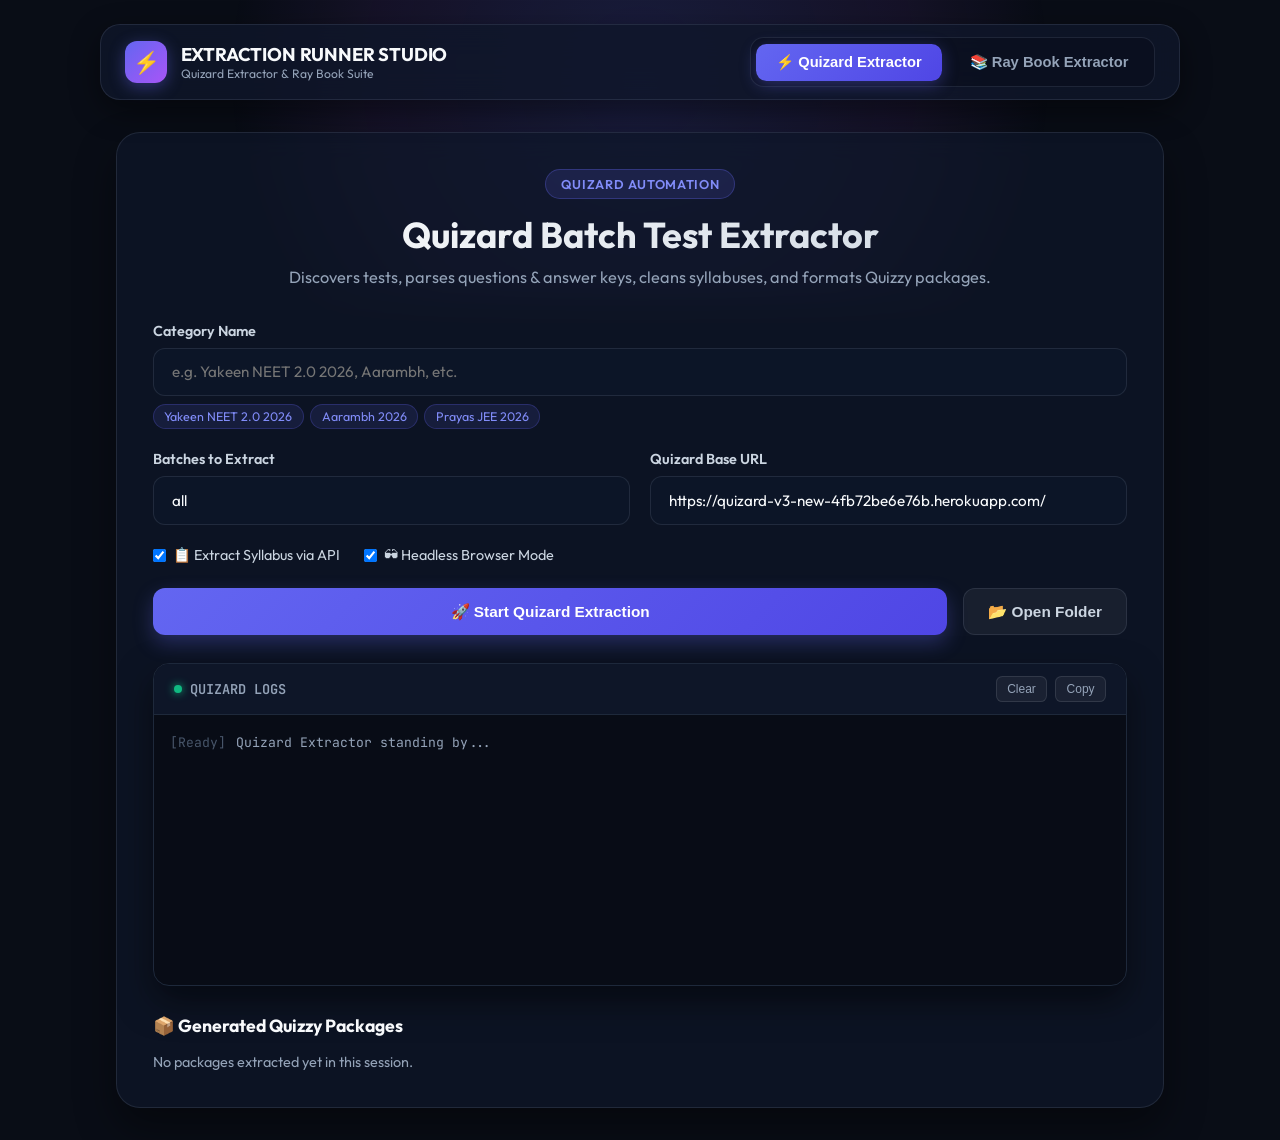
==== commit df84bd08: "Refactor: remove all AI tools, keep Quizard Extractor and integrate Ray Book Batch Extractor" ====
--- a/static/index.html
+++ b/static/index.html
@@ -3,29 +3,173 @@
 <head>
   <meta charset="UTF-8">
   <meta name="viewport" content="width=device-width, initial-scale=1.0">
-  <title>Allen Hybrid AI Parser - PDF Upload</title>
+  <title>Extraction Runner Studio — Quizard &amp; Ray Book Extractor</title>
   <link rel="preconnect" href="https://fonts.googleapis.com">
   <link rel="preconnect" href="https://fonts.gstatic.com" crossorigin>
-  <link href="https://fonts.googleapis.com/css2?family=Outfit:wght@300;400;500;600;700&family=JetBrains+Mono:wght@400;500&display=swap" rel="stylesheet">
-  <link rel="stylesheet" href="/static/studio.css">
+  <link href="https://fonts.googleapis.com/css2?family=Outfit:wght@300;400;500;600;700&family=JetBrains+Mono:wght@400;500;600&display=swap" rel="stylesheet">
   <style>
-    .hero-container {
-      max-width: 800px;
-      margin: 3rem auto;
-      padding: 2.5rem;
-      background: var(--surface);
+    :root {
+      --bg: #090d16;
+      --surface: #0f172a;
+      --surface-card: rgba(15, 23, 42, 0.7);
+      --surface-border: #1e293b;
+      --primary: #6366f1;
+      --primary-hover: #4f46e5;
+      --accent: #818cf8;
+      --success: #10b981;
+      --warning: #f59e0b;
+      --danger: #ef4444;
+      --text: #f8fafc;
+      --text-secondary: #cbd5e1;
+      --text-muted: #94a3b8;
+      --border: rgba(148, 163, 184, 0.15);
+      --glow: rgba(99, 102, 241, 0.25);
+    }
+
+    * {
+      box-sizing: border-box;
+      margin: 0;
+      padding: 0;
+    }
+
+    body {
+      background-color: var(--bg);
+      color: var(--text);
+      font-family: 'Outfit', sans-serif;
+      min-height: 100vh;
+      overflow-x: hidden;
+      position: relative;
+    }
+
+    /* Ambient background glow */
+    .bg-glow {
+      position: fixed;
+      top: -150px;
+      left: 50%;
+      transform: translateX(-50%);
+      width: 1000px;
+      height: 450px;
+      background: radial-gradient(circle, rgba(99, 102, 241, 0.18) 0%, rgba(168, 85, 247, 0.08) 50%, transparent 75%);
+      pointer-events: none;
+      z-index: 0;
+    }
+
+    /* Top Navigation Bar */
+    .app-top-nav {
+      max-width: 1080px;
+      margin: 1.5rem auto 0 auto;
+      padding: 0.75rem 1.5rem;
+      background: rgba(15, 23, 42, 0.82);
       border: 1px solid var(--border);
       border-radius: 1.25rem;
+      backdrop-filter: blur(16px);
+      -webkit-backdrop-filter: blur(16px);
+      display: flex;
+      justify-content: space-between;
+      align-items: center;
+      box-shadow: 0 10px 30px rgba(0, 0, 0, 0.45);
+      position: relative;
+      z-index: 10;
+    }
+
+    .nav-brand-group {
+      display: flex;
+      align-items: center;
+      gap: 0.85rem;
+    }
+
+    .nav-logo-badge {
+      width: 42px;
+      height: 42px;
+      border-radius: 0.75rem;
+      background: linear-gradient(135deg, #6366f1, #a855f7);
+      display: flex;
+      align-items: center;
+      justify-content: center;
+      font-size: 1.35rem;
+      box-shadow: 0 4px 16px rgba(99, 102, 241, 0.4);
+    }
+
+    .nav-brand-text {
+      display: flex;
+      flex-direction: column;
+    }
+
+    .nav-brand-name {
+      font-weight: 700;
+      font-size: 1.15rem;
+      color: var(--text);
+      letter-spacing: -0.01em;
+    }
+
+    .nav-brand-sub {
+      font-size: 0.76rem;
+      color: var(--text-muted);
+    }
+
+    .nav-view-switcher {
+      display: flex;
+      gap: 0.5rem;
+      background: rgba(10, 15, 30, 0.65);
+      padding: 0.35rem;
+      border-radius: 0.85rem;
+      border: 1px solid var(--border);
+    }
+
+    .view-switch-btn {
+      padding: 0.6rem 1.25rem;
+      border-radius: 0.65rem;
+      border: none;
+      background: transparent;
+      color: var(--text-muted);
+      font-weight: 600;
+      font-size: 0.92rem;
+      cursor: pointer;
+      display: flex;
+      align-items: center;
+      gap: 0.5rem;
+      transition: all 0.2s cubic-bezier(0.16, 1, 0.3, 1);
+    }
+
+    .view-switch-btn:hover {
+      color: var(--text);
+      background: rgba(255, 255, 255, 0.05);
+    }
+
+    .view-switch-btn.active {
+      background: linear-gradient(135deg, #6366f1 0%, #4f46e5 100%);
+      color: white;
+      box-shadow: 0 4px 16px rgba(99, 102, 241, 0.35);
+    }
+
+    /* Container */
+    .container {
+      max-width: 1080px;
+      margin: 2rem auto;
+      padding: 0 1rem;
+      position: relative;
+      z-index: 1;
+    }
+
+    .hero-card {
+      background: var(--surface-card);
+      border: 1px solid var(--border);
+      border-radius: 1.5rem;
+      padding: 2.25rem;
       box-shadow: 0 20px 40px rgba(0, 0, 0, 0.4);
-      backdrop-filter: blur(12px);
-    }
+      backdrop-filter: blur(14px);
+      -webkit-backdrop-filter: blur(14px);
+      margin-bottom: 2rem;
+    }
+
     .hero-header {
       text-align: center;
       margin-bottom: 2rem;
     }
+
     .hero-badge {
       display: inline-block;
-      padding: 0.35rem 0.85rem;
+      padding: 0.35rem 0.95rem;
       background: rgba(99, 102, 241, 0.15);
       color: #818cf8;
       border: 1px solid rgba(99, 102, 241, 0.3);
@@ -33,10 +177,11 @@
       font-size: 0.8rem;
       font-weight: 600;
       letter-spacing: 0.05em;
-      margin-bottom: 1rem;
-    }
+      margin-bottom: 0.85rem;
+    }
+
     .hero-title {
-      font-size: 2.2rem;
+      font-size: 2.25rem;
       font-weight: 700;
       color: var(--text);
       margin-bottom: 0.5rem;
@@ -44,13 +189,20 @@
       -webkit-background-clip: text;
       -webkit-text-fill-color: transparent;
     }
+
     .hero-desc {
       color: var(--text-muted);
-      font-size: 1rem;
-    }
+      font-size: 1.02rem;
+      max-width: 720px;
+      margin: 0 auto;
+      line-height: 1.5;
+    }
+
+    /* Form & Inputs */
     .form-group {
-      margin-bottom: 1.5rem;
-    }
+      margin-bottom: 1.35rem;
+    }
+
     .form-label {
       display: block;
       font-weight: 600;
@@ -58,1538 +210,1066 @@
       color: var(--text-secondary);
       margin-bottom: 0.5rem;
     }
-    .form-input, .form-select {
+
+    .form-input, .form-select, .form-textarea {
       width: 100%;
-      padding: 0.85rem 1rem;
-      background: rgba(15, 23, 42, 0.6);
+      padding: 0.85rem 1.1rem;
+      background: rgba(15, 23, 42, 0.65);
       border: 1px solid var(--border);
       border-radius: 0.75rem;
       color: var(--text);
       font-size: 0.95rem;
       outline: none;
       transition: all 0.2s ease;
-    }
-    .form-input:focus, .form-select:focus {
+      font-family: inherit;
+    }
+
+    .form-input:focus, .form-select:focus, .form-textarea:focus {
       border-color: var(--primary);
-      box-shadow: 0 0 0 3px rgba(99, 102, 241, 0.2);
-    }
+      box-shadow: 0 0 0 3px rgba(99, 102, 241, 0.22);
+      background: rgba(15, 23, 42, 0.85);
+    }
+
     .grid-2 {
       display: grid;
       grid-template-columns: 1fr 1fr;
       gap: 1.25rem;
     }
-    .dropzone {
-      border: 2px dashed rgba(99, 102, 241, 0.4);
-      border-radius: 1rem;
-      padding: 3rem 1.5rem;
-      text-align: center;
+
+    .grid-3 {
+      display: grid;
+      grid-template-columns: 1fr 1fr 1fr;
+      gap: 1rem;
+    }
+
+    /* Buttons */
+    .btn {
+      padding: 0.85rem 1.5rem;
+      border-radius: 0.75rem;
+      font-size: 0.96rem;
+      font-weight: 600;
       cursor: pointer;
-      background: rgba(99, 102, 241, 0.03);
+      display: inline-flex;
+      align-items: center;
+      justify-content: center;
+      gap: 0.5rem;
       transition: all 0.2s ease;
-      margin-bottom: 1.75rem;
-    }
-    .dropzone:hover, .dropzone.dragover {
-      border-color: var(--primary);
-      background: rgba(99, 102, 241, 0.08);
-    }
-    .dropzone-icon {
-      font-size: 3rem;
-      margin-bottom: 0.75rem;
-    }
-    .btn-submit {
-      width: 100%;
-      padding: 1rem;
+      border: none;
+      text-decoration: none;
+    }
+
+    .btn-primary {
       background: linear-gradient(135deg, #6366f1 0%, #4f46e5 100%);
       color: white;
-      border: none;
-      border-radius: 0.75rem;
-      font-size: 1.05rem;
-      font-weight: 600;
-      cursor: pointer;
-      box-shadow: 0 10px 20px rgba(99, 102, 241, 0.3);
-      transition: all 0.2s ease;
-    }
-    .btn-submit:hover:not(:disabled) {
+      box-shadow: 0 8px 20px rgba(99, 102, 241, 0.3);
+    }
+
+    .btn-primary:hover:not(:disabled) {
       transform: translateY(-2px);
-      box-shadow: 0 15px 25px rgba(99, 102, 241, 0.4);
-    }
-    .btn-submit:disabled {
+      box-shadow: 0 12px 25px rgba(99, 102, 241, 0.4);
+    }
+
+    .btn-danger {
+      background: rgba(239, 68, 68, 0.15);
+      color: #fca5a5;
+      border: 1px solid rgba(239, 68, 68, 0.3);
+    }
+
+    .btn-danger:hover:not(:disabled) {
+      background: rgba(239, 68, 68, 0.25);
+      color: #fee2e2;
+    }
+
+    .btn-secondary {
+      background: rgba(255, 255, 255, 0.05);
+      color: var(--text-secondary);
+      border: 1px solid var(--border);
+    }
+
+    .btn-secondary:hover:not(:disabled) {
+      background: rgba(255, 255, 255, 0.1);
+      color: var(--text);
+    }
+
+    .btn:disabled {
       opacity: 0.5;
       cursor: not-allowed;
-    }
-    .progress-panel {
-      display: none;
-      margin-top: 1.5rem;
-      padding: 1.25rem;
-      background: rgba(15, 23, 42, 0.8);
-      border: 1px solid var(--border);
-      border-radius: 0.75rem;
-    }
-    .progress-bar-bg {
+      transform: none !important;
+    }
+
+    /* Terminal Console */
+    .terminal-container {
+      margin-top: 1.75rem;
+      background: #080c16;
+      border: 1px solid #1e293b;
+      border-radius: 1rem;
+      overflow: hidden;
+      box-shadow: 0 15px 35px rgba(0, 0, 0, 0.5);
+    }
+
+    .terminal-header {
+      padding: 0.75rem 1.25rem;
+      background: rgba(15, 23, 42, 0.95);
+      border-bottom: 1px solid #1e293b;
+      display: flex;
+      justify-content: space-between;
+      align-items: center;
+    }
+
+    .terminal-title {
+      font-size: 0.85rem;
+      font-weight: 600;
+      color: #94a3b8;
+      display: flex;
+      align-items: center;
+      gap: 0.5rem;
+      font-family: 'JetBrains Mono', monospace;
+    }
+
+    .terminal-indicator {
+      width: 8px;
       height: 8px;
+      border-radius: 50%;
+      background: #10b981;
+      box-shadow: 0 0 8px #10b981;
+      animation: pulse 2s infinite;
+    }
+
+    @keyframes pulse {
+      0%, 100% { opacity: 1; }
+      50% { opacity: 0.4; }
+    }
+
+    .terminal-actions {
+      display: flex;
+      gap: 0.5rem;
+    }
+
+    .terminal-action-btn {
+      padding: 0.3rem 0.65rem;
+      font-size: 0.75rem;
+      background: rgba(255, 255, 255, 0.05);
+      border: 1px solid rgba(255, 255, 255, 0.1);
+      border-radius: 0.4rem;
+      color: #94a3b8;
+      cursor: pointer;
+      transition: all 0.15s ease;
+    }
+
+    .terminal-action-btn:hover {
       background: rgba(255, 255, 255, 0.1);
-      border-radius: 4px;
+      color: white;
+    }
+
+    .terminal-body {
+      height: 270px;
+      overflow-y: auto;
+      padding: 1rem;
+      font-family: 'JetBrains Mono', monospace;
+      font-size: 0.82rem;
+      color: #94a3b8;
+      line-height: 1.55;
+    }
+
+    .terminal-body::-webkit-scrollbar {
+      width: 6px;
+    }
+    .terminal-body::-webkit-scrollbar-thumb {
+      background: rgba(99, 102, 241, 0.25);
+      border-radius: 3px;
+    }
+
+    .log-line {
+      padding: 0.12rem 0;
+      display: flex;
+      gap: 0.65rem;
+    }
+
+    .log-time {
+      color: #475569;
+      user-select: none;
+    }
+
+    .log-msg {
+      flex: 1;
+      word-break: break-word;
+    }
+
+    .log-info { color: #cbd5e1; }
+    .log-success { color: #34d399; }
+    .log-warning { color: #fbbf24; }
+    .log-error { color: #f87171; }
+
+    /* Progress bar */
+    .progress-bar-container {
+      background: rgba(255, 255, 255, 0.06);
+      height: 10px;
+      border-radius: 5px;
       overflow: hidden;
-      margin-bottom: 0.75rem;
-    }
+      margin-top: 1rem;
+      position: relative;
+    }
+
     .progress-bar-fill {
       height: 100%;
       width: 0%;
-      background: linear-gradient(90deg, #6366f1, #34d399);
+      background: linear-gradient(90deg, #6366f1, #10b981);
       transition: width 0.3s ease;
     }
-    .progress-status {
-      font-size: 0.9rem;
-      color: var(--text-muted);
-      display: flex;
-      justify-content: space-between;
-    }
-
-    /* Top Navigation Bar */
-    .app-top-nav {
-      max-width: 860px;
-      margin: 1.5rem auto 0 auto;
-      padding: 0.65rem 1.25rem;
-      background: rgba(15, 23, 42, 0.75);
+
+    /* Ray Book Dynamic Table */
+    .book-rows-container {
+      margin-top: 1.5rem;
+      background: rgba(10, 15, 30, 0.5);
       border: 1px solid var(--border);
       border-radius: 1rem;
-      backdrop-filter: blur(14px);
-      display: flex;
-      justify-content: space-between;
+      padding: 1rem;
+      max-height: 480px;
+      overflow-y: auto;
+    }
+
+    .book-row {
+      display: grid;
+      grid-template-columns: 36px 1fr 1fr 38px;
+      gap: 0.75rem;
       align-items: center;
-      box-shadow: 0 10px 30px rgba(0, 0, 0, 0.35);
-    }
-    .nav-brand-group {
-      display: flex;
-      align-items: center;
-      gap: 0.75rem;
-    }
-    .nav-logo-badge {
-      width: 38px;
-      height: 38px;
-      border-radius: 0.65rem;
-      background: linear-gradient(135deg, #6366f1, #a855f7);
+      padding: 0.6rem 0;
+      border-bottom: 1px solid rgba(255, 255, 255, 0.05);
+      transition: background 0.15s ease;
+    }
+
+    .book-row:last-child {
+      border-bottom: none;
+    }
+
+    .row-index {
+      font-weight: 700;
+      font-size: 0.85rem;
+      color: #818cf8;
+      text-align: center;
+    }
+
+    .row-remove-btn {
+      width: 34px;
+      height: 34px;
+      border-radius: 0.5rem;
+      border: 1px solid rgba(239, 68, 68, 0.2);
+      background: rgba(239, 68, 68, 0.1);
+      color: #fca5a5;
+      font-size: 1rem;
+      cursor: pointer;
       display: flex;
       align-items: center;
       justify-content: center;
-      font-size: 1.25rem;
-      box-shadow: 0 4px 12px rgba(99, 102, 241, 0.35);
-    }
-    .nav-brand-text {
-      display: flex;
-      flex-direction: column;
-    }
-    .nav-brand-name {
-      font-weight: 700;
-      font-size: 1.05rem;
-      color: var(--text);
-      letter-spacing: -0.01em;
-    }
-    .nav-brand-sub {
-      font-size: 0.75rem;
-      color: var(--text-muted);
-    }
-    .nav-view-switcher {
-      display: flex;
-      gap: 0.5rem;
-      background: rgba(10, 15, 30, 0.6);
-      padding: 0.35rem;
-      border-radius: 0.75rem;
+      transition: all 0.15s ease;
+    }
+
+    .row-remove-btn:hover {
+      background: rgba(239, 68, 68, 0.25);
+      color: white;
+    }
+
+    /* Cards */
+    .card {
+      background: rgba(15, 23, 42, 0.6);
       border: 1px solid var(--border);
-    }
-    .view-switch-btn {
-      padding: 0.55rem 1.15rem;
-      border-radius: 0.55rem;
-      border: none;
-      background: transparent;
-      color: var(--text-muted);
-      font-weight: 600;
-      font-size: 0.88rem;
-      cursor: pointer;
-      display: flex;
-      align-items: center;
-      gap: 0.45rem;
-      transition: all 0.2s ease;
-    }
-    .view-switch-btn:hover {
-      color: var(--text);
-      background: rgba(255, 255, 255, 0.05);
-    }
-    .view-switch-btn.active {
-      background: linear-gradient(135deg, #6366f1 0%, #4f46e5 100%);
-      color: white;
-      box-shadow: 0 4px 12px rgba(99, 102, 241, 0.3);
-    }
-
-    /* Quizard UI Elements */
+      border-radius: 1rem;
+      padding: 1.5rem;
+      margin-bottom: 1.5rem;
+    }
+
     .chip-badge {
       display: inline-block;
       padding: 0.25rem 0.65rem;
       background: rgba(99, 102, 241, 0.12);
       border: 1px solid rgba(99, 102, 241, 0.25);
       border-radius: 9999px;
-      font-size: 0.76rem;
+      font-size: 0.78rem;
       color: #818cf8;
       cursor: pointer;
       user-select: none;
       transition: all 0.15s ease;
     }
+
     .chip-badge:hover {
       background: rgba(99, 102, 241, 0.25);
       border-color: #818cf8;
       color: white;
-      transform: translateY(-1px);
-    }
-    .qz-terminal {
-      background: #080c14;
-      border: 1px solid #1e293b;
-      border-radius: 0.75rem;
-      padding: 0.85rem 1rem;
-      font-family: 'JetBrains Mono', monospace;
-      font-size: 0.82rem;
-      height: 250px;
-      overflow-y: auto;
-      color: #94a3b8;
-      line-height: 1.5;
-    }
-    .qz-terminal::-webkit-scrollbar {
-      width: 6px;
-    }
-    .qz-terminal::-webkit-scrollbar-thumb {
-      background: rgba(99, 102, 241, 0.25);
-      border-radius: 3px;
-    }
-    .qz-log-line {
-      padding: 0.12rem 0;
-      display: flex;
-      gap: 0.5rem;
-    }
-    .qz-stat-card {
-      background: rgba(15, 23, 42, 0.6);
-      border: 1px solid var(--border);
-      border-radius: 0.75rem;
-      padding: 1rem;
-      text-align: center;
-      transition: all 0.2s ease;
-    }
-    .qz-stat-card:hover {
-      border-color: rgba(99, 102, 241, 0.4);
-      transform: translateY(-2px);
-    }
-    .qz-stat-value {
-      font-size: 1.8rem;
-      font-weight: 700;
-      color: var(--text);
-      line-height: 1.1;
-      margin-top: 0.25rem;
-    }
-    .qz-stat-label {
-      font-size: 0.78rem;
-      color: var(--text-muted);
-      font-weight: 500;
-      text-transform: uppercase;
-      letter-spacing: 0.05em;
-    }
-    .qz-download-card {
+    }
+
+    .download-card {
       display: flex;
       justify-content: space-between;
       align-items: center;
-      background: rgba(15, 23, 42, 0.6);
+      background: rgba(15, 23, 42, 0.75);
       border: 1px solid var(--border);
-      border-radius: 0.75rem;
-      padding: 0.85rem 1rem;
-      margin-bottom: 0.6rem;
+      border-radius: 0.85rem;
+      padding: 1rem 1.25rem;
+      margin-bottom: 0.75rem;
       transition: all 0.2s ease;
     }
-    .qz-download-card:hover {
+
+    .download-card:hover {
       border-color: rgba(99, 102, 241, 0.4);
-      background: rgba(15, 23, 42, 0.8);
+      background: rgba(15, 23, 42, 0.95);
+      transform: translateY(-1px);
+    }
+
+    /* Modal */
+    .modal-backdrop {
+      position: fixed;
+      top: 0; left: 0; right: 0; bottom: 0;
+      background: rgba(3, 7, 18, 0.82);
+      backdrop-filter: blur(8px);
+      display: none;
+      align-items: center;
+      justify-content: center;
+      z-index: 9999;
+      padding: 1.5rem;
+    }
+
+    .modal-card {
+      background: #0f172a;
+      border: 1px solid rgba(99, 102, 241, 0.3);
+      border-radius: 1.25rem;
+      width: 100%;
+      max-width: 680px;
+      padding: 1.75rem;
+      box-shadow: 0 25px 60px rgba(0, 0, 0, 0.7);
     }
   </style>
 </head>
 <body>
   <div class="bg-glow"></div>
 
-  <!-- Unified Top Navigation Bar -->
+  <!-- Top Navigation Bar -->
   <header class="app-top-nav">
     <div class="nav-brand-group">
       <div class="nav-logo-badge">⚡</div>
       <div class="nav-brand-text">
-        <span class="nav-brand-name">QUIZ RUNNER STUDIO</span>
-        <span class="nav-brand-sub">Unified Extraction &amp; Scraping Suite</span>
+        <span class="nav-brand-name">EXTRACTION RUNNER STUDIO</span>
+        <span class="nav-brand-sub">Quizard Extractor &amp; Ray Book Suite</span>
       </div>
     </div>
     <div class="nav-view-switcher">
-      <button type="button" id="nav-btn-allen" class="view-switch-btn active">
-        📑 Allen Hybrid Parser
+      <button type="button" id="nav-btn-quizard" class="view-switch-btn active">
+        ⚡ Quizard Extractor
       </button>
-      <button type="button" id="nav-btn-quizard" class="view-switch-btn">
-        ⚡ Quizard Extractor
+      <button type="button" id="nav-btn-ray-book" class="view-switch-btn">
+        📚 Ray Book Extractor
       </button>
     </div>
   </header>
 
-  <!-- View 1: Allen Hybrid Parser -->
-  <div id="view-allen">
-  <div class="hero-container">
-    <div class="hero-header">
-      <span class="hero-badge">ALLEN HYBRID QUIZ PLATFORM</span>
-      <h1 class="hero-title">Allen Hybrid Quiz Parser</h1>
-      <p class="hero-desc">Extracts chemistry LaTeX formulas (\ce{...}), SMILES notation, and diagram crops.</p>
-    </div>
-
-    <!-- Mode Switcher Tabs -->
-    <div style="display: flex; gap: 0.75rem; margin-bottom: 2rem; background: rgba(15, 23, 42, 0.6); padding: 0.5rem; border-radius: 0.85rem; border: 1px solid var(--border);">
-      <button type="button" id="mode-btn-pdf" class="btn" style="flex: 1; padding: 0.75rem; background: var(--primary); color: white; border: none; border-radius: 0.6rem; font-weight: 600; cursor: pointer; transition: all 0.2s ease;">
-        📑 Parse PDF (AI Web Scraper)
-      </button>
-      <button type="button" id="mode-btn-json" class="btn" style="flex: 1; padding: 0.75rem; background: transparent; color: var(--text-muted); border: none; border-radius: 0.6rem; font-weight: 600; cursor: pointer; transition: all 0.2s ease;">
-        📋 Direct JSON Import (File / Paste)
-      </button>
-    </div>
-
-    <!-- Mode 1: PDF Upload Form -->
-    <form id="upload-form">
-      <!-- AI Engine Execution & Fallback Order -->
-      <div class="form-group">
-        <label class="form-label">AI Engine Execution Order &amp; Fallback Chain</label>
-        <div style="display: flex; gap: 1rem; align-items: center; background: rgba(15, 23, 42, 0.6); padding: 0.85rem 1rem; border: 1px solid var(--border); border-radius: 0.75rem;">
-          <label style="display: flex; align-items: center; gap: 0.4rem; cursor: pointer; color: var(--text);">
-            <input type="checkbox" id="ai-deepseek" value="deepseek" checked> 🐋 DeepSeek
-          </label>
-          <label style="display: flex; align-items: center; gap: 0.4rem; cursor: pointer; color: var(--text);">
-            <input type="checkbox" id="ai-qwen" value="qwen" checked> 🤖 Qwen AI
-          </label>
-          <label style="display: flex; align-items: center; gap: 0.4rem; cursor: pointer; color: var(--text);">
-            <input type="checkbox" id="ai-perplexity" value="perplexity" checked> 🔍 Perplexity
-          </label>
-          <label style="display: flex; align-items: center; gap: 0.4rem; cursor: pointer; color: var(--text);">
-            <input type="checkbox" id="ai-grok" value="grok" checked> ⚡ Grok
-          </label>
+  <div class="container">
+
+    <!-- ========================================================================= -->
+    <!-- VIEW 1: QUIZARD EXTRACTOR -->
+    <!-- ========================================================================= -->
+    <div id="view-quizard">
+      <div class="hero-card">
+        <div class="hero-header">
+          <span class="hero-badge">QUIZARD AUTOMATION</span>
+          <h1 class="hero-title">Quizard Batch Test Extractor</h1>
+          <p class="hero-desc">Discovers tests, parses questions &amp; answer keys, cleans syllabuses, and formats Quizzy packages.</p>
         </div>
-        <small style="color: var(--text-muted); font-size: 0.8rem; margin-top: 0.35rem; display: block;">
-          Max 2 consecutive chunks per AI engine. If an AI fails, execution automatically falls back to the next engine.
-        </small>
-      </div>
-
-      <!-- Multi-part Prompts (Prompt 1 to 10) -->
-      <div class="form-group">
-        <label class="form-label">Multi-Part Prompts (10 Blocks — Prevents Web Chat Upload Limits)</label>
-        <div style="display: flex; gap: 0.4rem; margin-bottom: 0.5rem; flex-wrap: wrap;">
-          <button type="button" class="prompt-tab-btn active" data-tab="p1" style="padding: 0.35rem 0.65rem; background: var(--primary); color: white; border: none; border-radius: 0.4rem; cursor: pointer; font-size: 0.8rem;">P1: Contract</button>
-          <button type="button" class="prompt-tab-btn" data-tab="p2" style="padding: 0.35rem 0.65rem; background: rgba(255,255,255,0.1); color: var(--text); border: none; border-radius: 0.4rem; cursor: pointer; font-size: 0.8rem;">P2: Numbering</button>
-          <button type="button" class="prompt-tab-btn" data-tab="p3" style="padding: 0.35rem 0.65rem; background: rgba(255,255,255,0.1); color: var(--text); border: none; border-radius: 0.4rem; cursor: pointer; font-size: 0.8rem;">P3: Exercise ("exnm")</button>
-          <button type="button" class="prompt-tab-btn" data-tab="p4" style="padding: 0.35rem 0.65rem; background: rgba(255,255,255,0.1); color: var(--text); border: none; border-radius: 0.4rem; cursor: pointer; font-size: 0.8rem;">P4: Topic ("top")</button>
-          <button type="button" class="prompt-tab-btn" data-tab="p5" style="padding: 0.35rem 0.65rem; background: rgba(255,255,255,0.1); color: var(--text); border: none; border-radius: 0.4rem; cursor: pointer; font-size: 0.8rem;">P5: Formatting</button>
-          <button type="button" class="prompt-tab-btn" data-tab="p6" style="padding: 0.35rem 0.65rem; background: rgba(255,255,255,0.1); color: var(--text); border: none; border-radius: 0.4rem; cursor: pointer; font-size: 0.8rem;">P6: Keys &amp; Answers</button>
-          <button type="button" class="prompt-tab-btn" data-tab="p7" style="padding: 0.35rem 0.65rem; background: rgba(255,255,255,0.1); color: var(--text); border: none; border-radius: 0.4rem; cursor: pointer; font-size: 0.8rem;">P7: Checklist</button>
-          <button type="button" class="prompt-tab-btn" data-tab="p8" style="padding: 0.35rem 0.65rem; background: rgba(255,255,255,0.1); color: var(--text); border: none; border-radius: 0.4rem; cursor: pointer; font-size: 0.8rem;">P8: Custom</button>
-          <button type="button" class="prompt-tab-btn" data-tab="p9" style="padding: 0.35rem 0.65rem; background: rgba(255,255,255,0.1); color: var(--text); border: none; border-radius: 0.4rem; cursor: pointer; font-size: 0.8rem;">P9: Custom</button>
-          <button type="button" class="prompt-tab-btn" data-tab="p10" style="padding: 0.35rem 0.65rem; background: rgba(255,255,255,0.1); color: var(--text); border: none; border-radius: 0.4rem; cursor: pointer; font-size: 0.8rem;">P10: Custom</button>
+
+        <form id="quizard-form">
+          <div class="form-group">
+            <label class="form-label" for="qz-category">Category Name</label>
+            <input type="text" id="qz-category" class="form-input" placeholder="e.g. Yakeen NEET 2.0 2026, Aarambh, etc." required>
+            <div style="display: flex; gap: 0.4rem; flex-wrap: wrap; margin-top: 0.5rem;">
+              <span class="chip-badge" onclick="document.getElementById('qz-category').value='Yakeen NEET 2.0 2026'">Yakeen NEET 2.0 2026</span>
+              <span class="chip-badge" onclick="document.getElementById('qz-category').value='Aarambh 2026'">Aarambh 2026</span>
+              <span class="chip-badge" onclick="document.getElementById('qz-category').value='Prayas JEE 2026'">Prayas JEE 2026</span>
+            </div>
+          </div>
+
+          <div class="grid-2">
+            <div class="form-group">
+              <label class="form-label" for="qz-batches">Batches to Extract</label>
+              <input type="text" id="qz-batches" class="form-input" value="all" placeholder="'all' or comma/range (e.g. 1-3, 5)">
+            </div>
+
+            <div class="form-group">
+              <label class="form-label" for="qz-base-url">Quizard Base URL</label>
+              <input type="text" id="qz-base-url" class="form-input" value="https://quizard-v3-new-4fb72be6e76b.herokuapp.com/">
+            </div>
+          </div>
+
+          <div style="display: flex; gap: 1.5rem; margin-bottom: 1.5rem; align-items: center;">
+            <label style="display: flex; align-items: center; gap: 0.45rem; cursor: pointer; color: var(--text-secondary); font-size: 0.9rem;">
+              <input type="checkbox" id="qz-syllabus" checked> 📋 Extract Syllabus via API
+            </label>
+            <label style="display: flex; align-items: center; gap: 0.45rem; cursor: pointer; color: var(--text-secondary); font-size: 0.9rem;">
+              <input type="checkbox" id="qz-headless" checked> 🕶 Headless Browser Mode
+            </label>
+          </div>
+
+          <div style="display: flex; gap: 1rem;">
+            <button type="submit" id="qz-btn-start" class="btn btn-primary" style="flex: 1;">
+              🚀 Start Quizard Extraction
+            </button>
+            <button type="button" id="qz-btn-stop" class="btn btn-danger" style="display: none;">
+              🛑 Stop
+            </button>
+            <button type="button" id="qz-btn-folder" class="btn btn-secondary" onclick="openFolder('quizard')">
+              📂 Open Folder
+            </button>
+          </div>
+        </form>
+
+        <!-- Live Terminal for Quizard -->
+        <div class="terminal-container">
+          <div class="terminal-header">
+            <div class="terminal-title">
+              <div class="terminal-indicator" id="qz-term-indicator"></div>
+              <span>QUIZARD LOGS</span>
+            </div>
+            <div class="terminal-actions">
+              <button class="terminal-action-btn" onclick="clearTerminal('qz-terminal-body')">Clear</button>
+              <button class="terminal-action-btn" onclick="copyLogs('qz-terminal-body')">Copy</button>
+            </div>
+          </div>
+          <div class="terminal-body" id="qz-terminal-body">
+            <div class="log-line"><span class="log-time">[Ready]</span> <span class="log-msg">Quizard Extractor standing by...</span></div>
+          </div>
         </div>
 
-        <div id="p1-pane" class="prompt-pane">
-          <textarea id="prompt-1" class="form-input" rows="7" placeholder="Prompt Block 1">You are an expert exam-paper and multiple-choice-question parser.
-
-Extract ALL multiple-choice questions that actually exist in the provided PDF page(s).
-
-## ABSOLUTE OUTPUT CONTRACT — FOLLOW THIS EXACTLY
-1. Your entire response MUST contain exactly ONE Markdown fenced code block.
-2. The code-block opening MUST be exactly: ```json
-3. The code-block closing MUST be exactly: ```
-4. Put the complete JSON array between those two lines.
-5. Output NOTHING before the opening fence and NOTHING after the closing fence.
-6. Do not write explanations, reasoning, notes, headings, comments, apologies, or status messages.
-7. The JSON must be complete, valid, and parseable by Python `json.loads()`. Never output truncated JSON.
-8. Use double quotes for every JSON key and every JSON string. Never use single quotes.
-9. Escape every backslash inside JSON strings.
-10. Do not render formulas as visual math. Keep formulas as plain text inside JSON strings.
-11. Do not invent, solve, correct, or infer information that is not supported by the PDF.</textarea>
-        </div>
-
-        <div id="p2-pane" class="prompt-pane" style="display: none;">
-          <textarea id="prompt-2" class="form-input" rows="7" placeholder="Prompt Block 2">## QUESTION EXTRACTION RULES
-1. Extract ONLY questions that actually exist in the PDF. Never invent or infer missing questions.
-2. Preserve the question numbering exactly as printed in the PDF:
-   - Do NOT renumber questions based on extraction order.
-   - If numbering starts again from `1` in another exercise, preserve that new numbering exactly.
-   - Use the visible printed question number in "n", not internal IDs such as `CMC001`, `CMC002`, etc.
-3. Extract the question text and all options faithfully from the PDF.
-4. For linked, paragraph-based, or statement-based questions, prepend the common paragraph/statements to the "q" field of every question belonging to that group.
-5. Use `<br />` inside string values to represent meaningful line breaks in multi-part questions, statements, options, or other structured content.
-   - Preserve important structural line breaks from the PDF where they improve readability.
-   - Do NOT insert `<br />` randomly in the middle of normal sentences.
-6. Do not include PDF page numbers, website URLs, watermarks, social-media handles, repeated headers, or footer text as question content.</textarea>
-        </div>
-
-        <div id="p3-pane" class="prompt-pane" style="display: none;">
-          <textarea id="prompt-3" class="form-input" rows="7" placeholder="Prompt Block 3">## EXERCISE RULES — VERY IMPORTANT
-The PDF itself is the ONLY source of truth for exercise names and topics.
-
-### "exnm" — Exercise Name
-1. Identify the exercise from the actual exercise heading printed in the PDF.
-2. Put the exercise name/type from the PDF in "exnm".
-3. Do NOT invent or classify an exercise based on the question content.
-4. Once an exercise heading appears, it applies to the following questions until another exercise heading appears.
-5. If question numbering restarts under a new exercise, preserve the new printed numbering.
-6. Examples of exercise information:
-   - "Exercise - I (Conceptual Questions)"
-   - "Exercise – III (Analytical Questions)"
-7. Store the meaningful exercise name/type in "exnm" according to the PDF. Do not use internal codes or unrelated header text.</textarea>
-        </div>
-
-        <div id="p4-pane" class="prompt-pane" style="display: none;">
-          <textarea id="prompt-4" class="form-input" rows="7" placeholder="Prompt Block 4">### "top" — Topic
-1. Assign "top" ONLY from an explicit topic heading actually written in the PDF.
-2. Do NOT determine the topic yourself from the subject matter of the questions.
-3. For example, if the PDF explicitly contains: "QUESTIONS BASED ON MOLES", then use that PDF heading as the "top" value for the questions under it.
-4. Keep that topic for all following questions until another genuine topic heading appears.
-5. Do NOT create a new topic for individual questions based on what they appear to be testing.
-6. Do NOT rename, simplify, reinterpret, or replace the topic with your own terminology. Use the wording of the PDF.
-7. Headers like "Master Your Understanding", "Build Up Your Understanding", chapter names, or running headers are NOT topics unless the PDF clearly presents them as an actual topic heading.
-8. If an exercise has no explicit topic heading, use "top": "general".
-   Example: "Exercise – III (Analytical Questions)" with no subheadings -> "exnm": "Analytical Questions", "top": "general".
-9. Never assign "top" using your own understanding. The PDF's explicit heading is the only authority.</textarea>
-        </div>
-
-        <div id="p5-pane" class="prompt-pane" style="display: none;">
-          <textarea id="prompt-5" class="form-input" rows="7" placeholder="Prompt Block 5">## FORMATTING RULES
-1. For Chemistry formulas, reactions, ionic equations, and chemical names, use LaTeX/mhchem syntax where appropriate:
-   \\ce{H2O}, \\ce{KMnO4 + HCl -> KCl + MnCl2 + H2O + Cl2}, \\ce{Fe^{2+}}
-2. For Physics and Mathematics, use standard LaTeX where appropriate: $\\frac{1}{2}$, $6.02 \\times 10^{23}$.
-3. Keep mathematical and chemical information faithful to the PDF. Do not silently correct apparent OCR errors. Extract what the PDF actually says.
-4. If a question contains a 2D organic molecular structure, place its SMILES string in the "s" field when it can be reliably determined (otherwise "s": null).
-5. Set "d": true when a question contains a diagram or figure that needs cropping; otherwise set "d": false.
-6. MATCH-THE-COLUMN QUESTIONS ("m"):
-For match questions, use structured object in "m":
-{
-  "listI": {
-    "title": "List-I",
-    "items": [
-      { "label": "A", "text": "..." },
-      { "label": "B", "text": "..." },
-      { "label": "C", "text": "..." },
-      { "label": "D", "text": "..." }
-    ]
-  },
-  "listII": {
-    "title": "List-II",
-    "items": [
-      { "label": "P", "text": "..." },
-      { "label": "Q", "text": "..." },
-      { "label": "R", "text": "..." },
-      { "label": "S", "text": "..." }
-    ]
-  }
-}
-For non-match questions, set "m": null.
-The "o" array contains the 4 combination choices like: ["(A) -> (P), (B) -> (Q), (C) -> (R), (D) -> (S)", ...].</textarea>
-        </div>
-
-        <div id="p6-pane" class="prompt-pane" style="display: none;">
-          <textarea id="prompt-6" class="form-input" rows="7" placeholder="Prompt Block 6">## JSON KEYS AND HIERARCHY RULES
-1. Use only these JSON keys where applicable:
-   "n", "q", "o", "a", "d", "s", "m", "sub", "top", "exnm"
-2. Do NOT use "subtop".
-3. Do NOT use an "e" or explanation field. The PDF does not contain explanations.
-4. "sub" = "CHEMISTRY" (or relevant subject).
-5. If a value is unknown, use an appropriate empty value ("", [], {}, or false).
-6. Answer Key: If an answer key is present in the PDF, extract zero-based index into "a" (0 for option 1, 1 for option 2, 2 for option 3, 3 for option 4). Match answers using printed question numbers. If no answer key, set "a": null.
-7. The core hierarchy is: Exercise heading ("exnm") -> Topic heading ("top") -> Questions ("n", "q", "o", "a").</textarea>
-        </div>
-
-        <div id="p7-pane" class="prompt-pane" style="display: none;">
-          <textarea id="prompt-7" class="form-input" rows="7" placeholder="Prompt Block 7">## FINAL SELF-CHECK BEFORE RESPONDING
-Before outputting, verify:
-- Starts with ```json and ends with ```.
-- Exactly ONE fenced code block with valid JSON array.
-- All JSON strings use double quotes and properly escaped backslashes.
-- Question numbers match printed PDF numbers without renumbering.
-- Exercise names in "exnm" and topics in "top" come strictly from PDF headings.
-- "top": "general" is used when no explicit topic heading exists.
-- NO "subtop" field and NO "e" explanation field exist.
-- No questions invented, none omitted, no answers guessed without key.
-- Output ONLY the JSON code block.</textarea>
-        </div>
-
-        <div id="p8-pane" class="prompt-pane" style="display: none;">
-          <textarea id="prompt-8" class="form-input" rows="7" placeholder="Prompt Block 8 (Custom User Prompt - Optional)"></textarea>
-        </div>
-
-        <div id="p9-pane" class="prompt-pane" style="display: none;">
-          <textarea id="prompt-9" class="form-input" rows="7" placeholder="Prompt Block 9 (Custom User Prompt - Optional)"></textarea>
-        </div>
-
-        <div id="p10-pane" class="prompt-pane" style="display: none;">
-          <textarea id="prompt-10" class="form-input" rows="7" placeholder="Prompt Block 10 (Custom User Prompt - Optional)"></textarea>
-        </div>
-
-        <small style="color: var(--text-muted); font-size: 0.8rem; margin-top: 0.35rem; display: block;">
-          Blocks 1–7 are pre-filled with your strict extraction system. Blocks 8–10 are open for your custom rules. Prompts are pasted sequentially into the browser before hitting Send.
-        </small>
-      </div>
-
-      <!-- Processing Mode & Chunk Size -->
-      <div class="grid-2">
-        <div class="form-group">
-          <label class="form-label" for="chunk-mode">Processing Mode</label>
-          <select id="chunk-mode" class="form-select">
-            <option value="chunk" selected>⚡ Smart Chunking (Anti-Hallucination)</option>
-            <option value="single">📄 Single Full PDF (All at Once)</option>
-          </select>
-        </div>
-
-        <div class="form-group" id="chunk-size-container">
-          <label class="form-label" for="chunk-size">Pages per AI Chunk</label>
-          <select id="chunk-size" class="form-select">
-            <option value="5">5 Pages / Chunk</option>
-            <option value="10" selected>10 Pages / Chunk (Recommended)</option>
-            <option value="12">12 Pages / Chunk</option>
-            <option value="14">14 Pages / Chunk</option>
-            <option value="15">15 Pages / Chunk</option>
-            <option value="20">20 Pages / Chunk</option>
-          </select>
-        </div>
-      </div>
-
-      <!-- Dedicated Answer Key Extraction -->
-      <div class="form-group" style="background: rgba(255,255,255,0.03); border: 1px solid var(--border); padding: 0.85rem; border-radius: 0.5rem;">
-        <label class="form-label" style="display: flex; justify-content: space-between; align-items: center;">
-          <span>🎯 Dedicated Answer Key Extraction</span>
-          <span style="font-size: 0.75rem; color: var(--primary); font-weight: 500;">100% Accurate Python Merger</span>
-        </label>
-        <div style="display: flex; gap: 1rem; align-items: center; flex-wrap: wrap; margin-top: 0.4rem;">
-          <label style="display: flex; align-items: center; gap: 0.35rem; cursor: pointer; font-size: 0.85rem; color: var(--text);">
-            <input type="radio" name="answer-key-mode" value="last" checked> 📌 Last Page (Auto)
-          </label>
-          <label style="display: flex; align-items: center; gap: 0.35rem; cursor: pointer; font-size: 0.85rem; color: var(--text);">
-            <input type="radio" name="answer-key-mode" value="custom"> 🔢 Custom Range:
-          </label>
-          <input type="text" id="answer-key-pages" class="form-input" placeholder="e.g. 21-22 or 18" style="width: 140px; padding: 0.25rem 0.5rem; font-size: 0.8rem; display: inline-block;">
-          <label style="display: flex; align-items: center; gap: 0.35rem; cursor: pointer; font-size: 0.85rem; color: var(--text-muted);">
-            <input type="radio" name="answer-key-mode" value="none"> 🚫 Skip / No Key
-          </label>
-        </div>
-        <small style="color: var(--text-muted); font-size: 0.78rem; margin-top: 0.35rem; display: block;">
-          Question chunks are parsed independently without guessing. The answer key page is extracted separately and merged by Exercise & Question Number in Python.
-        </small>
-      </div>
-
-      <!-- Optional Gemini API Key Fallback -->
-      <div class="form-group">
-        <label class="form-label" for="api-key">Gemini API Key (Optional Fallback)</label>
-        <input type="password" id="api-key" class="form-input" placeholder="AIzaSy... (optional backup if web scrapers fail)" autocomplete="off">
-      </div>
-
-      <!-- File Dropzone -->
-      <div class="dropzone" id="dropzone">
-        <div class="dropzone-icon">📑</div>
-        <h3 id="dropzone-title" style="margin-bottom: 0.25rem; font-weight: 600; color: var(--text);">Click or Drag & Drop PDF</h3>
-        <p id="dropzone-sub" style="color: var(--text-muted); font-size: 0.85rem;">Supports Allen module PDFs, NEET papers, and Question Banks</p>
-        <input type="file" id="pdf-file-input" accept=".pdf" style="display: none;" required>
-      </div>
-
-      <button type="submit" id="btn-submit" class="btn-submit" disabled>
-        🚀 Start Parsing PDF via AI Scraper
-      </button>
-
-      <!-- Live Progress Panel -->
-      <div class="progress-panel" id="progress-panel">
-        <div class="progress-bar-bg">
-          <div class="progress-bar-fill" id="progress-fill"></div>
-        </div>
-        <div class="progress-status">
-          <span id="progress-msg">Initializing AI scraper...</span>
-          <span id="progress-pct">0%</span>
-        </div>
-      </div>
-    </form>
-
-    <!-- Mode 2: Manual JSON Import Form -->
-    <form id="manual-json-form" style="display: none;">
-      <div class="form-group">
-        <label class="form-label" for="manual-json-title">Dataset / Chapter Title</label>
-        <input type="text" id="manual-json-title" class="form-input" placeholder="e.g. Some Basic Concepts of Chemistry" />
-      </div>
-
-      <!-- JSON File Dropzone -->
-      <div class="dropzone" id="json-dropzone">
-        <div class="dropzone-icon">📄</div>
-        <h3 id="json-dropzone-title" style="margin-bottom: 0.25rem; font-weight: 600; color: var(--text);">Click or Drag &amp; Drop JSON File</h3>
-        <p id="json-dropzone-sub" style="color: var(--text-muted); font-size: 0.85rem;">Upload .json file containing questions array</p>
-        <input type="file" id="json-file-input" accept=".json,application/json" style="display: none;">
-      </div>
-
-      <div style="text-align: center; margin: 1rem 0; color: var(--text-muted); font-weight: 600; font-size: 0.85rem;">
-        ── OR PASTE JSON TEXT BELOW ──
-      </div>
-
-      <!-- Raw JSON Textarea -->
-      <div class="form-group">
-        <label class="form-label" for="manual-json-text">Paste Raw JSON Array / Object</label>
-        <textarea id="manual-json-text" class="form-input" rows="8" placeholder='[&#10;  {&#10;    "n": 1,&#10;    "q": "Question prompt text...",&#10;    "o": ["Opt 1", "Opt 2", "Opt 3", "Opt 4"],&#10;    "a": 0,&#10;    "e": "Solution / Code",&#10;    "d": false&#10;  }&#10;]' style="font-family: 'JetBrains Mono', monospace; font-size: 0.85rem;"></textarea>
-      </div>
-
-      <button type="submit" id="btn-import-json" class="btn-submit">
-        📥 Load JSON into Review Studio
-      </button>
-
-      <div id="import-status" style="display: none; margin-top: 1rem; padding: 0.85rem; border-radius: 0.6rem; text-align: center; font-weight: 500;"></div>
-    </form>
-  </div>
-  </div> <!-- /#view-allen -->
-
-  <!-- View 2: Quizard Batch Extractor -->
-  <div id="view-quizard" style="display: none;">
-    <div class="hero-container" style="margin-top: 1.5rem;">
-      <div class="hero-header">
-        <span class="hero-badge" style="background: rgba(168, 85, 247, 0.15); color: #c084fc; border-color: rgba(168, 85, 247, 0.3);">
-          ⚡ AUTOMATED QUIZ SCRAPER
-        </span>
-        <h1 class="hero-title" style="background: linear-gradient(135deg, #ffffff 0%, #d8b4fe 100%); -webkit-background-clip: text; -webkit-text-fill-color: transparent;">
-          Quizard Batch Extractor
-        </h1>
-        <p class="hero-desc">Directly crawl tests, syllabus, question images &amp; answers from Quizard formatted for Quizzy.</p>
-      </div>
-
-      <!-- Quizard Form -->
-      <form id="quizard-form">
-        <!-- Base URL -->
-        <div class="form-group">
-          <div style="display: flex; justify-content: space-between; align-items: center; margin-bottom: 0.5rem;">
-            <label class="form-label" for="qz-base-url" style="margin-bottom: 0;">Quizard Server URL</label>
-            <button type="button" id="qz-btn-reset-url" style="background: transparent; border: none; color: #818cf8; font-size: 0.78rem; cursor: pointer; text-decoration: underline;">
-              Reset Default
-            </button>
-          </div>
-          <input type="url" id="qz-base-url" class="form-input" value="https://quizard-v3-new-4fb72be6e76b.herokuapp.com/" required />
-        </div>
-
-        <!-- Category Name -->
-        <div class="form-group">
-          <label class="form-label" for="qz-category">Category Name</label>
-          <input type="text" id="qz-category" class="form-input" value="DROPPER Tests" placeholder="e.g. DROPPER Tests" required />
-          <div style="display: flex; gap: 0.4rem; margin-top: 0.5rem; flex-wrap: wrap; align-items: center;">
-            <span style="font-size: 0.78rem; color: var(--text-muted);">Quick picks:</span>
-            <span class="chip-badge qz-cat-chip" data-cat="DROPPER Tests">DROPPER Tests</span>
-            <span class="chip-badge qz-cat-chip" data-cat="11th Tests">11th Tests</span>
-            <span class="chip-badge qz-cat-chip" data-cat="12th Tests">12th Tests</span>
-            <span class="chip-badge qz-cat-chip" data-cat="NEET Tests">NEET Tests</span>
-            <span class="chip-badge qz-cat-chip" data-cat="JEE Tests">JEE Tests</span>
-          </div>
-        </div>
-
-        <!-- Batch Names -->
-        <div class="form-group">
-          <div style="display: flex; justify-content: space-between; align-items: center; margin-bottom: 0.5rem;">
-            <label class="form-label" for="qz-batches" style="margin-bottom: 0;">Batch Name(s) or 'all'</label>
-            <button type="button" id="qz-btn-set-all" class="chip-badge" style="background: rgba(16, 185, 129, 0.15); color: #34d399; border-color: rgba(16, 185, 129, 0.3);">
-              ⚡ Set to 'all'
-            </button>
-          </div>
-          <input type="text" id="qz-batches" class="form-input" value="all" placeholder="e.g. all or Yakeen NEET 2025, Lakshya NEET" required />
-          <small style="color: var(--text-muted); font-size: 0.8rem; margin-top: 0.35rem; display: block;">
-            Type <code>all</code> to automatically discover every batch in this category, or specify comma-separated batch names.
-          </small>
-        </div>
-
-        <!-- Execution Options -->
-        <div class="grid-2">
-          <div class="form-group" style="background: rgba(255,255,255,0.03); border: 1px solid var(--border); padding: 0.85rem 1rem; border-radius: 0.75rem;">
-            <label style="display: flex; align-items: center; gap: 0.5rem; cursor: pointer; color: var(--text); font-size: 0.9rem; font-weight: 500;">
-              <input type="checkbox" id="qz-use-syllabus" checked style="accent-color: #6366f1; width: 16px; height: 16px;">
-              <span>📜 Rich Syllabus API Extraction</span>
-            </label>
-            <small style="color: var(--text-muted); font-size: 0.75rem; margin-top: 0.25rem; display: block;">
-              Queries background API for exact subject instructions &amp; formats for Quizzy.
-            </small>
-          </div>
-
-          <div class="form-group" style="background: rgba(255,255,255,0.03); border: 1px solid var(--border); padding: 0.85rem 1rem; border-radius: 0.75rem;">
-            <label style="display: flex; align-items: center; gap: 0.5rem; cursor: pointer; color: var(--text); font-size: 0.9rem; font-weight: 500;">
-              <input type="checkbox" id="qz-headless" checked style="accent-color: #6366f1; width: 16px; height: 16px;">
-              <span>🖥️ Headless Mode (Quiet)</span>
-            </label>
-            <small style="color: var(--text-muted); font-size: 0.75rem; margin-top: 0.25rem; display: block;">
-              Keep checked for background operation, or uncheck to watch the browser live.
-            </small>
-          </div>
-        </div>
-
-        <!-- Buttons -->
-        <div style="display: flex; gap: 0.75rem; margin-top: 0.5rem;">
-          <button type="submit" id="qz-btn-start" class="btn-submit" style="flex: 2; background: linear-gradient(135deg, #a855f7 0%, #6366f1 100%);">
-            🚀 Start Quizard Extraction
-          </button>
-          <button type="button" id="qz-btn-stop" class="btn-submit" disabled style="flex: 1; background: rgba(239, 68, 68, 0.2); border: 1px solid rgba(239, 68, 68, 0.4); color: #f87171; box-shadow: none;">
-            ⏹️ Abort / Stop
-          </button>
-        </div>
-
-        <!-- Live Progress Panel -->
-        <div class="progress-panel" id="qz-progress-panel" style="display: none; margin-top: 1.5rem;">
-          <div style="display: flex; justify-content: space-between; align-items: center; margin-bottom: 0.6rem;">
-            <div style="display: flex; align-items: center; gap: 0.5rem;">
-              <span id="qz-state-badge" class="hero-badge" style="margin-bottom: 0; padding: 0.2rem 0.6rem; font-size: 0.75rem;">
-                RUNNING
-              </span>
-              <span id="qz-status-msg" style="font-size: 0.88rem; color: var(--text); font-weight: 500;">Processing...</span>
-            </div>
-            <span id="qz-status-pct" style="font-weight: 700; color: #818cf8; font-size: 0.95rem;">0%</span>
-          </div>
-
-          <div class="progress-bar-bg" style="margin-bottom: 0.75rem;">
-            <div class="progress-bar-fill" id="qz-progress-fill" style="background: linear-gradient(90deg, #a855f7, #6366f1, #34d399);"></div>
-          </div>
-
-          <div style="display: flex; justify-content: space-between; font-size: 0.8rem; color: var(--text-muted);">
-            <div>Active Batch: <strong id="qz-active-batch" style="color: var(--text);">-</strong></div>
-            <div>Active Test: <strong id="qz-active-test" style="color: var(--text);">-</strong></div>
-          </div>
-        </div>
-      </form>
-
-      <!-- Live Terminal Viewer -->
-      <div style="margin-top: 1.75rem;">
-        <div style="display: flex; justify-content: space-between; align-items: center; margin-bottom: 0.5rem;">
-          <label class="form-label" style="margin-bottom: 0; display: flex; align-items: center; gap: 0.5rem;">
-            <span>💻 Live Extraction Log Console</span>
-            <span id="qz-log-counter" style="font-size: 0.75rem; color: var(--text-muted);">(0 lines)</span>
-          </label>
-          <div style="display: flex; gap: 0.6rem; align-items: center;">
-            <label style="font-size: 0.78rem; color: var(--text-muted); display: flex; align-items: center; gap: 0.3rem; cursor: pointer;">
-              <input type="checkbox" id="qz-chk-autoscroll" checked style="accent-color: #6366f1;"> Auto-scroll
-            </label>
-            <button type="button" id="qz-btn-clear-logs" class="chip-badge" style="background: transparent; color: var(--text-muted);">
-              Clear
-            </button>
-          </div>
-        </div>
-        <div id="qz-terminal" class="qz-terminal">
-          <div style="color: #64748b; font-style: italic;">Quizard log console ready. Click "Start Quizard Extraction" to begin.</div>
-        </div>
-      </div>
-
-      <!-- Execution Summary & Downloads (Visible when finished or has files) -->
-      <div id="qz-summary-section" style="display: none; margin-top: 2rem;">
-        <div style="display: flex; justify-content: space-between; align-items: center; margin-bottom: 1rem;">
-          <h3 style="color: var(--text); font-size: 1.25rem; font-weight: 700; margin: 0;">
-            📊 Execution Summary &amp; Output Files
-          </h3>
-          <button type="button" id="qz-btn-open-folder" class="btn" style="padding: 0.4rem 0.85rem; background: rgba(99, 102, 241, 0.2); color: #818cf8; border: 1px solid rgba(99, 102, 241, 0.3); border-radius: 0.5rem; font-size: 0.82rem; cursor: pointer;">
-            📂 Open Output Folder
-          </button>
-        </div>
-
-        <!-- 4-Stat Grid -->
-        <div style="display: grid; grid-template-columns: repeat(4, 1fr); gap: 0.85rem; margin-bottom: 1.25rem;">
-          <div class="qz-stat-card">
-            <div class="qz-stat-label">Batches</div>
-            <div class="qz-stat-value" id="qz-sum-batches" style="color: #a78bfa;">0</div>
-          </div>
-          <div class="qz-stat-card">
-            <div class="qz-stat-label">Tests Saved</div>
-            <div class="qz-stat-value" id="qz-sum-saved" style="color: #34d399;">0</div>
-          </div>
-          <div class="qz-stat-card">
-            <div class="qz-stat-label">Skipped</div>
-            <div class="qz-stat-value" id="qz-sum-skipped" style="color: #60a5fa;">0</div>
-          </div>
-          <div class="qz-stat-card">
-            <div class="qz-stat-label">Failed</div>
-            <div class="qz-stat-value" id="qz-sum-failed" style="color: #f87171;">0</div>
-          </div>
-        </div>
-
-        <!-- Success Banner -->
-        <div id="qz-success-banner" style="display: none; background: rgba(16, 185, 129, 0.12); border: 1px solid rgba(16, 185, 129, 0.3); border-radius: 0.75rem; padding: 1rem; margin-bottom: 1.25rem; text-align: center; color: #34d399; font-weight: 600;">
-          🎉 All tests completed successfully! No errors found.
-        </div>
-
-        <!-- Failed Tests Callout -->
-        <div id="qz-failed-box" style="display: none; background: rgba(239, 68, 68, 0.1); border: 1px solid rgba(239, 68, 68, 0.3); border-radius: 0.75rem; padding: 1rem; margin-bottom: 1.25rem;">
-          <div style="display: flex; justify-content: space-between; align-items: center; margin-bottom: 0.6rem;">
-            <div style="color: #f87171; font-weight: 600; font-size: 0.95rem;">
-              ⚠️ Some Tests Failed to Generate
-            </div>
-            <button type="button" id="qz-btn-copy-failed" class="pill-btn" style="padding: 0.35rem 0.75rem; background: #ef4444; color: white; border: none; border-radius: 0.4rem; font-size: 0.78rem; font-weight: 600; cursor: pointer;">
-              📋 Copy Failed Batches to Retry
-            </button>
-          </div>
-          <div id="qz-failed-list" style="font-family: 'JetBrains Mono', monospace; font-size: 0.8rem; color: #fca5a5; max-height: 120px; overflow-y: auto;">
-          </div>
-        </div>
-
-        <!-- Generated ZIP Packages -->
-        <div style="margin-bottom: 1rem;">
-          <label class="form-label">📦 Generated ZIP Packages (Ready for Quizzy)</label>
-          <div id="qz-zip-list">
-            <div style="color: var(--text-muted); font-size: 0.85rem; font-style: italic;">No ZIP packages generated yet.</div>
-          </div>
-        </div>
-
-        <!-- Generated Test JSON Files -->
-        <div>
-          <label class="form-label">📄 Extracted Test JSON Files</label>
-          <div id="qz-json-list" style="max-height: 220px; overflow-y: auto;">
-            <div style="color: var(--text-muted); font-size: 0.85rem; font-style: italic;">No JSON files generated yet.</div>
+        <!-- Quizard Downloads -->
+        <div id="qz-downloads-section" style="margin-top: 1.75rem;">
+          <h3 style="font-size: 1.1rem; margin-bottom: 1rem; color: var(--text);">📦 Generated Quizzy Packages</h3>
+          <div id="qz-downloads-list">
+            <p style="color: var(--text-muted); font-size: 0.9rem;">No packages extracted yet in this session.</p>
           </div>
         </div>
       </div>
     </div>
-  </div> <!-- /#view-quizard -->
+
+    <!-- ========================================================================= -->
+    <!-- VIEW 2: RAY BOOK EXTRACTOR -->
+    <!-- ========================================================================= -->
+    <div id="view-ray-book" style="display: none;">
+      <div class="hero-card">
+        <div class="hero-header">
+          <span class="hero-badge">PW &amp; STREAMFILES BOOK DECRYPTOR</span>
+          <h1 class="hero-title">Ray Book Batch Extractor</h1>
+          <p class="hero-desc">Batch download up to 30 encrypted books, reverse XOR ciphers, and synthesize nanmedian templates to eliminate repeating watermarks.</p>
+        </div>
+
+        <form id="ray-form">
+          <!-- Global Configuration -->
+          <div class="card">
+            <h3 style="font-size: 1.05rem; margin-bottom: 1rem; color: #818cf8; display: flex; align-items: center; gap: 0.5rem;">
+              ⚙️ Global Settings
+            </h3>
+            <div class="form-group">
+              <label class="form-label" for="ray-token" style="display: flex; justify-content: space-between;">
+                <span>Authorization Bearer Token</span>
+                <span style="font-size: 0.75rem; color: #818cf8; cursor: pointer;" onclick="clearSavedToken()">Reset Token</span>
+              </label>
+              <input type="password" id="ray-token" class="form-input" placeholder="Bearer eyJ0eXAiOiJKV1QiLC..." required>
+              <small style="color: var(--text-muted); font-size: 0.78rem; margin-top: 0.35rem; display: block;">
+                Token is auto-saved in your browser localStorage. Paste from browser viewer network headers.
+              </small>
+            </div>
+
+            <div class="grid-2">
+              <div class="form-group">
+                <label class="form-label" for="ray-zip-name">Master Consolidated ZIP Name</label>
+                <input type="text" id="ray-zip-name" class="form-input" value="Extracted_Books.zip" placeholder="Extracted_Books.zip">
+              </div>
+
+              <div class="form-group" style="display: flex; align-items: center; padding-top: 1.6rem;">
+                <label style="display: flex; align-items: center; gap: 0.55rem; cursor: pointer; color: var(--text); font-weight: 500;">
+                  <input type="checkbox" id="ray-watermark-toggle" checked style="width: 18px; height: 18px;">
+                  ✨ Auto-Remove Watermarks (Template Synthesis)
+                </label>
+              </div>
+            </div>
+          </div>
+
+          <!-- Dynamic Book Items Form (Up to 30) -->
+          <div class="card">
+            <div style="display: flex; justify-content: space-between; align-items: center; margin-bottom: 1rem;">
+              <div>
+                <h3 style="font-size: 1.05rem; color: var(--text); font-weight: 600;">
+                  📚 Target Book URLs &amp; Custom Names (<span id="ray-book-count">1</span>/30)
+                </h3>
+                <span style="font-size: 0.78rem; color: var(--text-muted);">Fill Target URL (or asset_ref) and your desired custom file name.</span>
+              </div>
+              <div style="display: flex; gap: 0.5rem;">
+                <button type="button" class="btn btn-secondary" style="padding: 0.45rem 0.85rem; font-size: 0.82rem;" onclick="openBulkPasteModal()">
+                  📋 Bulk Paste
+                </button>
+                <button type="button" class="btn btn-secondary" style="padding: 0.45rem 0.85rem; font-size: 0.82rem;" onclick="clearAllBookRows()">
+                  Clear All
+                </button>
+              </div>
+            </div>
+
+            <!-- Book Rows Grid -->
+            <div class="book-rows-container" id="ray-book-rows">
+              <!-- Dynamically populated rows -->
+            </div>
+
+            <div style="margin-top: 1rem; display: flex; justify-content: space-between; align-items: center;">
+              <button type="button" id="ray-add-row-btn" class="btn btn-secondary" onclick="addBookRow()">
+                ➕ Add Another Book URL
+              </button>
+              <span id="ray-limit-msg" style="color: var(--text-muted); font-size: 0.82rem;">Maximum 30 books per batch</span>
+            </div>
+          </div>
+
+          <!-- Action Buttons -->
+          <div style="display: flex; gap: 1rem; margin-top: 1.5rem;">
+            <button type="submit" id="ray-btn-start" class="btn btn-primary" style="flex: 1; padding: 1rem;">
+              🚀 Start Batch Extraction
+            </button>
+            <button type="button" id="ray-btn-stop" class="btn btn-danger" style="display: none; padding: 1rem;">
+              🛑 Stop Extraction
+            </button>
+            <button type="button" class="btn btn-secondary" onclick="openFolder('ray-book')">
+              📂 Open Outputs Folder
+            </button>
+          </div>
+        </form>
+
+        <!-- Live Progress Bar -->
+        <div id="ray-progress-panel" style="display: none; margin-top: 1.75rem; background: rgba(15, 23, 42, 0.7); border: 1px solid var(--border); border-radius: 1rem; padding: 1.25rem;">
+          <div style="display: flex; justify-content: space-between; align-items: center; margin-bottom: 0.5rem;">
+            <span id="ray-status-text" style="font-weight: 600; font-size: 0.95rem; color: var(--text);">Processing...</span>
+            <span id="ray-progress-pct" style="font-family: 'JetBrains Mono', monospace; font-weight: 700; color: var(--accent);">0%</span>
+          </div>
+          <div class="progress-bar-container">
+            <div class="progress-bar-fill" id="ray-progress-fill"></div>
+          </div>
+        </div>
+
+        <!-- Live Terminal for Ray Book -->
+        <div class="terminal-container">
+          <div class="terminal-header">
+            <div class="terminal-title">
+              <div class="terminal-indicator" id="ray-term-indicator"></div>
+              <span>RAY BOOK EXTRACTOR LOGS</span>
+            </div>
+            <div class="terminal-actions">
+              <button class="terminal-action-btn" onclick="clearTerminal('ray-terminal-body')">Clear</button>
+              <button class="terminal-action-btn" onclick="copyLogs('ray-terminal-body')">Copy</button>
+            </div>
+          </div>
+          <div class="terminal-body" id="ray-terminal-body">
+            <div class="log-line"><span class="log-time">[Ready]</span> <span class="log-msg">Ray Book Extractor standing by... Add URLs and click Start.</span></div>
+          </div>
+        </div>
+
+        <!-- Download Section for Ray Book -->
+        <div id="ray-downloads-section" style="margin-top: 2rem;">
+          <h3 style="font-size: 1.15rem; margin-bottom: 1rem; color: var(--text);">
+            📥 Download Extracted Books
+          </h3>
+
+          <!-- Consolidated Master ZIP Card -->
+          <div id="ray-master-zip-card" style="display: none; background: linear-gradient(135deg, rgba(99, 102, 241, 0.15) 0%, rgba(16, 185, 129, 0.15) 100%); border: 1px solid rgba(99, 102, 241, 0.4); border-radius: 1rem; padding: 1.25rem 1.5rem; margin-bottom: 1.25rem; display: flex; justify-content: space-between; align-items: center;">
+            <div>
+              <span style="display: inline-block; padding: 0.2rem 0.5rem; background: #10b981; color: black; font-weight: 700; font-size: 0.72rem; border-radius: 0.35rem; margin-bottom: 0.4rem;">CONSOLIDATED ARCHIVE</span>
+              <h4 id="ray-zip-card-name" style="font-size: 1.1rem; color: white;">Extracted_Books.zip</h4>
+              <span id="ray-zip-card-meta" style="font-size: 0.82rem; color: var(--text-muted);">All books inside with custom names</span>
+            </div>
+            <a id="ray-zip-download-btn" href="#" class="btn btn-primary" style="padding: 0.75rem 1.5rem;">
+              📦 Download Full ZIP
+            </a>
+          </div>
+
+          <!-- Individual Files List -->
+          <div id="ray-individual-downloads">
+            <p style="color: var(--text-muted); font-size: 0.9rem;">No extracted book files yet in this session.</p>
+          </div>
+        </div>
+
+      </div>
+    </div>
+
+  </div>
+
+  <!-- Bulk Paste Modal -->
+  <div class="modal-backdrop" id="bulk-paste-modal">
+    <div class="modal-card">
+      <h3 style="font-size: 1.2rem; margin-bottom: 0.5rem; color: white;">📋 Bulk Paste Target URLs</h3>
+      <p style="color: var(--text-muted); font-size: 0.85rem; margin-bottom: 1rem;">
+        Paste one entry per line (up to 30). Formats supported:<br>
+        1. <code>https://books.streamfiles... | Custom Book Name</code><br>
+        2. <code>https://books.streamfiles...</code> (auto-named Book 1, Book 2, etc.)
+      </p>
+      <textarea id="bulk-paste-textarea" class="form-textarea" rows="10" placeholder="https://books.streamfiles.eu.org/viewer.php?asset_ref=... | Chapter 1 Electrostatics
+https://books.streamfiles.eu.org/viewer.php?asset_ref=... | Chapter 2 Magnetism"></textarea>
+      <div style="display: flex; justify-content: flex-end; gap: 0.75rem; margin-top: 1rem;">
+        <button type="button" class="btn btn-secondary" onclick="closeBulkPasteModal()">Cancel</button>
+        <button type="button" class="btn btn-primary" onclick="applyBulkPaste()">Import Rows</button>
+      </div>
+    </div>
+  </div>
 
   <script>
-    // Mode Switcher Elements
-    const modeBtnPdf = document.getElementById('mode-btn-pdf');
-    const modeBtnJson = document.getElementById('mode-btn-json');
-    const uploadForm = document.getElementById('upload-form');
-    const manualJsonForm = document.getElementById('manual-json-form');
-
-    // PDF Upload Form Elements
-    const apiKeyInput = document.getElementById('api-key');
-    const chunkModeSelect = document.getElementById('chunk-mode');
-    const chunkSizeSelect = document.getElementById('chunk-size');
-    const chunkSizeContainer = document.getElementById('chunk-size-container');
-    const dropzone = document.getElementById('dropzone');
-    const fileInput = document.getElementById('pdf-file-input');
-    const dropzoneTitle = document.getElementById('dropzone-title');
-    const dropzoneSub = document.getElementById('dropzone-sub');
-    const btnSubmit = document.getElementById('btn-submit');
-    const progressPanel = document.getElementById('progress-panel');
-    const progressFill = document.getElementById('progress-fill');
-    const progressMsg = document.getElementById('progress-msg');
-    const progressPct = document.getElementById('progress-pct');
-
-    const promptTabs = document.querySelectorAll('.prompt-tab-btn');
-    const promptPanes = document.querySelectorAll('.prompt-pane');
-
-    // Manual JSON Import Form Elements
-    const jsonDropzone = document.getElementById('json-dropzone');
-    const jsonFileInput = document.getElementById('json-file-input');
-    const jsonDropzoneTitle = document.getElementById('json-dropzone-title');
-    const jsonDropzoneSub = document.getElementById('json-dropzone-sub');
-    const manualJsonText = document.getElementById('manual-json-text');
-    const manualJsonTitle = document.getElementById('manual-json-title');
-    const btnImportJson = document.getElementById('btn-import-json');
-    const importStatus = document.getElementById('import-status');
-
-    let selectedFile = null;
-    let selectedJsonFile = null;
-
-    // Mode Switcher Handlers
-    if (modeBtnPdf && modeBtnJson) {
-      modeBtnPdf.addEventListener('click', () => {
-        modeBtnPdf.style.background = 'var(--primary)';
-        modeBtnPdf.style.color = 'white';
-        modeBtnJson.style.background = 'transparent';
-        modeBtnJson.style.color = 'var(--text-muted)';
-        uploadForm.style.display = 'block';
-        manualJsonForm.style.display = 'none';
+    // ==========================================
+    //            TAB VIEW SWITCHING
+    // ==========================================
+    const navBtnQuizard = document.getElementById('nav-btn-quizard');
+    const navBtnRayBook = document.getElementById('nav-btn-ray-book');
+    const viewQuizard = document.getElementById('view-quizard');
+    const viewRayBook = document.getElementById('view-ray-book');
+
+    function switchView(viewName) {
+      if (viewName === 'quizard') {
+        navBtnQuizard.classList.add('active');
+        navBtnRayBook.classList.remove('active');
+        viewQuizard.style.display = 'block';
+        viewRayBook.style.display = 'none';
+        localStorage.setItem('active_view', 'quizard');
+      } else {
+        navBtnRayBook.classList.add('active');
+        navBtnQuizard.classList.remove('active');
+        viewRayBook.style.display = 'block';
+        viewQuizard.style.display = 'none';
+        localStorage.setItem('active_view', 'ray-book');
+      }
+    }
+
+    navBtnQuizard.addEventListener('click', () => switchView('quizard'));
+    navBtnRayBook.addEventListener('click', () => switchView('ray-book'));
+
+    // Restore tab
+    const savedView = localStorage.getItem('active_view');
+    if (savedView === 'ray-book') {
+      switchView('ray-book');
+    }
+
+    // ==========================================
+    //        HELPER: TERMINAL FUNCTIONS
+    // ==========================================
+    function appendLog(termId, timeStr, msgStr, levelStr) {
+      const term = document.getElementById(termId);
+      if (!term) return;
+      const line = document.createElement('div');
+      line.className = 'log-line';
+      line.innerHTML = `<span class="log-time">[${timeStr}]</span> <span class="log-msg log-${levelStr}">${escapeHtml(msgStr)}</span>`;
+      term.appendChild(line);
+      term.scrollTop = term.scrollHeight;
+    }
+
+    function clearTerminal(termId) {
+      const term = document.getElementById(termId);
+      if (term) term.innerHTML = '';
+    }
+
+    function copyLogs(termId) {
+      const term = document.getElementById(termId);
+      if (!term) return;
+      const text = Array.from(term.querySelectorAll('.log-line')).map(l => l.innerText).join('\n');
+      navigator.clipboard.writeText(text);
+      alert('Logs copied to clipboard!');
+    }
+
+    function escapeHtml(str) {
+      return (str || '').replace(/&/g, '&amp;').replace(/</g, '&lt;').replace(/>/g, '&gt;');
+    }
+
+    function openFolder(target) {
+      const ep = target === 'ray-book' ? '/api/ray-book/open-folder' : '/api/quizard/open-folder';
+      fetch(ep, { method: 'POST' })
+        .then(r => r.json())
+        .then(d => {
+          if (d.success) console.log('Folder opened:', d.path);
+        })
+        .catch(err => console.error(err));
+    }
+
+    // ==========================================
+    //       QUIZARD EXTRACTOR LOGIC
+    // ==========================================
+    let qzPolling = null;
+    let qzLastLogIdx = 0;
+
+    const qzForm = document.getElementById('quizard-form');
+    const qzBtnStart = document.getElementById('qz-btn-start');
+    const qzBtnStop = document.getElementById('qz-btn-stop');
+
+    qzForm.addEventListener('submit', async (e) => {
+      e.preventDefault();
+      const payload = {
+        category: document.getElementById('qz-category').value.trim(),
+        batches: document.getElementById('qz-batches').value.trim(),
+        base_url: document.getElementById('qz-base-url').value.trim(),
+        use_api_syllabus: document.getElementById('qz-syllabus').checked,
+        headless: document.getElementById('qz-headless').checked
+      };
+
+      qzBtnStart.disabled = true;
+      qzBtnStop.style.display = 'inline-flex';
+      qzLastLogIdx = 0;
+      clearTerminal('qz-terminal-body');
+
+      try {
+        const res = await fetch('/api/quizard/start', {
+          method: 'POST',
+          headers: { 'Content-Type': 'application/json' },
+          body: JSON.stringify(payload)
+        });
+        const d = await res.json();
+        if (d.error) {
+          alert('Error starting Quizard job: ' + d.error);
+          qzBtnStart.disabled = false;
+          qzBtnStop.style.display = 'none';
+          return;
+        }
+        startQuizardPolling();
+      } catch (err) {
+        alert('Failed to contact server: ' + err);
+        qzBtnStart.disabled = false;
+        qzBtnStop.style.display = 'none';
+      }
+    });
+
+    qzBtnStop.addEventListener('click', async () => {
+      await fetch('/api/quizard/stop', { method: 'POST' });
+    });
+
+    function startQuizardPolling() {
+      if (qzPolling) clearInterval(qzPolling);
+      qzPolling = setInterval(async () => {
+        try {
+          const res = await fetch(`/api/quizard/status?since=${qzLastLogIdx}`);
+          const d = await res.json();
+
+          if (d.logs && d.logs.length > 0) {
+            d.logs.forEach(l => appendLog('qz-terminal-body', l.time, l.msg, l.level));
+            qzLastLogIdx += d.logs.length;
+          }
+
+          if (d.zip_files && d.zip_files.length > 0) {
+            renderQuizardDownloads(d.zip_files);
+          }
+
+          if (d.state === 'finished' || d.state === 'stopped' || d.state === 'error' || d.state === 'idle') {
+            clearInterval(qzPolling);
+            qzBtnStart.disabled = false;
+            qzBtnStop.style.display = 'none';
+          }
+        } catch (e) {
+          console.error('Polling error', e);
+        }
+      }, 1500);
+    }
+
+    function renderQuizardDownloads(zips) {
+      const container = document.getElementById('qz-downloads-list');
+      if (!zips || zips.length === 0) return;
+      container.innerHTML = zips.map(z => `
+        <div class="download-card">
+          <div>
+            <h4 style="color: white; font-size: 1rem;">📦 ${escapeHtml(z.filename)}</h4>
+            <span style="font-size: 0.8rem; color: var(--text-muted);">${(z.size_bytes / (1024 * 1024)).toFixed(2)} MB</span>
+          </div>
+          <a href="/api/quizard/download?file=${encodeURIComponent(z.filename)}" class="btn btn-primary" style="padding: 0.5rem 1rem; font-size: 0.85rem;">
+            ⬇ Download ZIP
+          </a>
+        </div>
+      `).join('');
+    }
+
+    // ==========================================
+    //       RAY BOOK EXTRACTOR LOGIC
+    // ==========================================
+    const rayTokenInput = document.getElementById('ray-token');
+    const rayBookRows = document.getElementById('ray-book-rows');
+    const rayBookCount = document.getElementById('ray-book-count');
+    const rayAddRowBtn = document.getElementById('ray-add-row-btn');
+    const rayForm = document.getElementById('ray-form');
+    const rayBtnStart = document.getElementById('ray-btn-start');
+    const rayBtnStop = document.getElementById('ray-btn-stop');
+    const rayProgressPanel = document.getElementById('ray-progress-panel');
+    const rayProgressFill = document.getElementById('ray-progress-fill');
+    const rayProgressPct = document.getElementById('ray-progress-pct');
+    const rayStatusText = document.getElementById('ray-status-text');
+
+    let rayPolling = null;
+    let rayLastLogIdx = 0;
+
+    // Load saved token
+    const savedToken = localStorage.getItem('ray_book_token');
+    if (savedToken) {
+      rayTokenInput.value = savedToken;
+    }
+    rayTokenInput.addEventListener('input', () => {
+      localStorage.setItem('ray_book_token', rayTokenInput.value.trim());
+    });
+
+    function clearSavedToken() {
+      localStorage.removeItem('ray_book_token');
+      rayTokenInput.value = '';
+    }
+
+    // Dynamic Row Creation (up to 30)
+    function createRowElement(index, url = '', name = '') {
+      const row = document.createElement('div');
+      row.className = 'book-row';
+      row.innerHTML = `
+        <div class="row-index">${index}</div>
+        <input type="text" class="form-input ray-item-url" placeholder="https://books.streamfiles.eu.org/viewer.php?asset_ref=..." value="${escapeHtml(url)}" required>
+        <input type="text" class="form-input ray-item-name" placeholder="Custom Book Name (e.g. Physics_Ch1)" value="${escapeHtml(name)}">
+        <button type="button" class="row-remove-btn" title="Remove book" onclick="removeBookRow(this)">✖</button>
+      `;
+      return row;
+    }
+
+    function updateRowIndices() {
+      const rows = rayBookRows.querySelectorAll('.book-row');
+      rows.forEach((r, idx) => {
+        r.querySelector('.row-index').textContent = (idx + 1);
       });
-
-      modeBtnJson.addEventListener('click', () => {
-        modeBtnJson.style.background = 'var(--primary)';
-        modeBtnJson.style.color = 'white';
-        modeBtnPdf.style.background = 'transparent';
-        modeBtnPdf.style.color = 'var(--text-muted)';
-        uploadForm.style.display = 'none';
-        manualJsonForm.style.display = 'block';
-      });
-    }
-
-    // Prompt Tabs Switching
-    promptTabs.forEach(btn => {
-      btn.addEventListener('click', () => {
-        const targetTab = btn.getAttribute('data-tab');
-        promptTabs.forEach(b => {
-          b.classList.remove('active');
-          b.style.background = 'rgba(255,255,255,0.1)';
-          b.style.color = 'var(--text)';
-        });
-        btn.classList.add('active');
-        btn.style.background = 'var(--primary)';
-        btn.style.color = 'white';
-
-        promptPanes.forEach(pane => pane.style.display = 'none');
-        const activePane = document.getElementById(`${targetTab}-pane`);
-        if (activePane) activePane.style.display = 'block';
-      });
-    });
-
-    if (chunkModeSelect) {
-      chunkModeSelect.addEventListener('change', () => {
-        if (chunkModeSelect.value === 'single') {
-          chunkSizeContainer.style.display = 'none';
-        } else {
-          chunkSizeContainer.style.display = 'block';
-        }
-      });
-    }
-
-    // PDF Dropzone Events
-    if (dropzone && fileInput) {
-      dropzone.addEventListener('click', () => fileInput.click());
-      fileInput.addEventListener('change', (e) => {
-        if (e.target.files.length > 0) {
-          setFile(e.target.files[0]);
-        }
-      });
-
-      dropzone.addEventListener('dragover', (e) => {
-        e.preventDefault();
-        dropzone.classList.add('dragover');
-      });
-
-      dropzone.addEventListener('dragleave', () => dropzone.classList.remove('dragover'));
-
-      dropzone.addEventListener('drop', (e) => {
-        e.preventDefault();
-        dropzone.classList.remove('dragover');
-        if (e.dataTransfer.files.length > 0) {
-          setFile(e.dataTransfer.files[0]);
-        }
-      });
-    }
-
-    function setFile(file) {
-      if (!file.name.toLowerCase().endsWith('.pdf')) {
-        alert('Please upload a valid PDF file.');
+      rayBookCount.textContent = rows.length;
+      rayAddRowBtn.disabled = rows.length >= 30;
+      document.getElementById('ray-limit-msg').style.color = rows.length >= 30 ? 'var(--warning)' : 'var(--text-muted)';
+    }
+
+    function addBookRow(url = '', name = '') {
+      const currentCount = rayBookRows.querySelectorAll('.book-row').length;
+      if (currentCount >= 30) {
+        alert('Maximum 30 books can be added per batch.');
         return;
       }
-      selectedFile = file;
-      dropzoneTitle.textContent = `Selected: ${file.name}`;
-      dropzoneSub.textContent = `${(file.size / (1024 * 1024)).toFixed(2)} MB`;
-      validateForm();
-    }
-
-    function validateForm() {
-      if (btnSubmit) {
-        btnSubmit.disabled = !selectedFile;
+      const newRow = createRowElement(currentCount + 1, url, name);
+      rayBookRows.appendChild(newRow);
+      updateRowIndices();
+    }
+
+    function removeBookRow(btn) {
+      const rows = rayBookRows.querySelectorAll('.book-row');
+      if (rows.length <= 1) {
+        alert('You must keep at least 1 book entry.');
+        return;
       }
-    }
-
-    // PDF Upload Form Submission
-    if (uploadForm) {
-      uploadForm.addEventListener('submit', async (e) => {
-        e.preventDefault();
-        if (!selectedFile) return;
-
-        // INSTANT VISUAL FEEDBACK & BUTTON LOCK
-        btnSubmit.disabled = true;
-        btnSubmit.innerHTML = '⏳ Uploading & Launching AI Pipeline...';
-        btnSubmit.style.opacity = '0.7';
-        btnSubmit.style.cursor = 'not-allowed';
-
-        if (progressPanel) {
-          progressPanel.style.display = 'block';
-          progressFill.style.width = '8%';
-          progressPct.textContent = '8%';
-          progressMsg.textContent = 'Uploading PDF and starting AI scraper browser session...';
+      btn.closest('.book-row').remove();
+      updateRowIndices();
+    }
+
+    function clearAllBookRows() {
+      rayBookRows.innerHTML = '';
+      addBookRow('', '');
+    }
+
+    // Initialize with 1 empty row
+    addBookRow('', '');
+
+    // Bulk Paste Modal
+    const bulkModal = document.getElementById('bulk-paste-modal');
+    function openBulkPasteModal() {
+      bulkModal.style.display = 'flex';
+      document.getElementById('bulk-paste-textarea').focus();
+    }
+    function closeBulkPasteModal() {
+      bulkModal.style.display = 'none';
+    }
+    function applyBulkPaste() {
+      const text = document.getElementById('bulk-paste-textarea').value.trim();
+      if (!text) {
+        closeBulkPasteModal();
+        return;
+      }
+      const lines = text.split('\n').map(l => l.trim()).filter(l => l.length > 0).slice(0, 30);
+      if (lines.length === 0) return;
+
+      rayBookRows.innerHTML = '';
+      lines.forEach((line, idx) => {
+        let url = line;
+        let name = '';
+        if (line.includes('|')) {
+          const parts = line.split('|');
+          url = parts[0].trim();
+          name = parts.slice(1).join('|').trim();
+        } else if (line.includes(',')) {
+          const parts = line.split(',');
+          url = parts[0].trim();
+          name = parts.slice(1).join(',').trim();
         }
-
-        const apiKey = (apiKeyInput ? apiKeyInput.value.trim() : '');
-        const chunkSize = chunkModeSelect.value === 'single' ? 0 : parseInt(chunkSizeSelect.value, 10);
-
-        // Collect AI Order from checkboxes
-        const aiOrder = [];
-        const dsCheck = document.getElementById('ai-deepseek');
-        const qwCheck = document.getElementById('ai-qwen');
-        const pxCheck = document.getElementById('ai-perplexity');
-        const gkCheck = document.getElementById('ai-grok');
-        if (dsCheck && dsCheck.checked) aiOrder.push('deepseek');
-        if (qwCheck && qwCheck.checked) aiOrder.push('qwen');
-        if (pxCheck && pxCheck.checked) aiOrder.push('perplexity');
-        if (gkCheck && gkCheck.checked) aiOrder.push('grok');
-        if (aiOrder.length === 0) aiOrder.push('deepseek');
-
-        const akModeRadio = document.querySelector('input[name="answer-key-mode"]:checked');
-        const akMode = akModeRadio ? akModeRadio.value : 'last';
-        const akPagesInput = document.getElementById('answer-key-pages');
-        const akPages = akPagesInput ? akPagesInput.value.trim() : '';
-
-        const formData = new FormData();
-        formData.append('pdf', selectedFile);
-        formData.append('apiKey', apiKey);
-        formData.append('chunkSize', chunkSize.toString());
-        formData.append('aiOrder', JSON.stringify(aiOrder));
-        formData.append('answerKeyMode', akMode);
-        formData.append('answerKeyPages', akPages);
-
-        for (let pIdx = 1; pIdx <= 10; pIdx++) {
-          const el = document.getElementById(`prompt-${pIdx}`);
-          const pVal = el ? el.value.trim() : '';
-          formData.append(`prompt${pIdx}`, pVal);
+        if (!name) name = `Book_${idx + 1}`;
+        addBookRow(url, name);
+      });
+      closeBulkPasteModal();
+    }
+
+    // Form Submission: Start Ray Book Batch
+    rayForm.addEventListener('submit', async (e) => {
+      e.preventDefault();
+      const token = rayTokenInput.value.trim();
+      if (!token) {
+        alert('Please enter your Authorization Bearer Token.');
+        rayTokenInput.focus();
+        return;
+      }
+
+      const rows = Array.from(rayBookRows.querySelectorAll('.book-row'));
+      const items = [];
+      for (let i = 0; i < rows.length; i++) {
+        const u = rows[i].querySelector('.ray-item-url').value.trim();
+        let n = rows[i].querySelector('.ray-item-name').value.trim();
+        if (!u) continue;
+        if (!n) n = `Book_${i + 1}`;
+        items.push({ url: u, custom_name: n });
+      }
+
+      if (items.length === 0) {
+        alert('Please enter at least 1 valid book URL.');
+        return;
+      }
+
+      const payload = {
+        token: token,
+        zip_name: document.getElementById('ray-zip-name').value.trim() || 'Extracted_Books.zip',
+        remove_watermarks: document.getElementById('ray-watermark-toggle').checked,
+        items: items
+      };
+
+      rayBtnStart.disabled = true;
+      rayBtnStop.style.display = 'inline-flex';
+      rayProgressPanel.style.display = 'block';
+      rayProgressFill.style.width = '0%';
+      rayProgressPct.textContent = '0%';
+      rayStatusText.textContent = `Starting batch of ${items.length} book(s)...`;
+      rayLastLogIdx = 0;
+      clearTerminal('ray-terminal-body');
+
+      try {
+        const res = await fetch('/api/ray-book/start', {
+          method: 'POST',
+          headers: { 'Content-Type': 'application/json' },
+          body: JSON.stringify(payload)
+        });
+        const d = await res.json();
+        if (d.error) {
+          alert('Error starting Ray Book extraction: ' + d.error);
+          rayBtnStart.disabled = false;
+          rayBtnStop.style.display = 'none';
+          return;
         }
-
+        startRayBookPolling();
+      } catch (err) {
+        alert('Server communication error: ' + err);
+        rayBtnStart.disabled = false;
+        rayBtnStop.style.display = 'none';
+      }
+    });
+
+    rayBtnStop.addEventListener('click', async () => {
+      await fetch('/api/ray-book/stop', { method: 'POST' });
+    });
+
+    function startRayBookPolling() {
+      if (rayPolling) clearInterval(rayPolling);
+      rayPolling = setInterval(async () => {
         try {
-          const res = await fetch('/api/upload', {
-            method: 'POST',
-            body: formData
-          });
-          const data = await res.json();
-          if (data.error) throw new Error(data.error);
-
-          // Start polling status
-          pollJobStatus();
-        } catch (err) {
-          alert('Upload failed: ' + err.message);
-          btnSubmit.disabled = false;
-          btnSubmit.innerHTML = '🚀 Start Parsing PDF via AI Scraper';
-          btnSubmit.style.opacity = '1';
-          btnSubmit.style.cursor = 'pointer';
-          progressPanel.style.display = 'none';
-        }
-      });
-    }
-
-    function pollJobStatus() {
-      const interval = setInterval(async () => {
-        try {
-          const res = await fetch('/api/status');
-          const job = await res.json();
-
-          if (job.state === 'running') {
-            const pct = Math.max(15, Math.min(95, Math.round((job.done / job.total) * 100)));
-            progressFill.style.width = `${pct}%`;
-            progressPct.textContent = `${pct}%`;
-            progressMsg.textContent = job.message || 'Processing...';
-          } else if (job.state === 'finished') {
-            clearInterval(interval);
-            progressFill.style.width = '100%';
-            progressPct.textContent = '100%';
-            progressMsg.textContent = 'Done! Opening Review Studio...';
-            setTimeout(() => {
-              window.location.href = '/studio';
-            }, 800);
-          } else if (job.state === 'error') {
-            clearInterval(interval);
-            alert('Error: ' + job.message);
-            btnSubmit.disabled = false;
-            progressPanel.style.display = 'none';
+          const res = await fetch(`/api/ray-book/status?since=${rayLastLogIdx}`);
+          const d = await res.json();
+
+          if (d.logs && d.logs.length > 0) {
+            d.logs.forEach(l => appendLog('ray-terminal-body', l.time, l.msg, l.level));
+            rayLastLogIdx += d.logs.length;
+          }
+
+          // Progress update
+          if (d.total > 0) {
+            const pct = Math.min(Math.round((d.done / d.total) * 100), 100);
+            rayProgressFill.style.width = `${pct}%`;
+            rayProgressPct.textContent = `${pct}%`;
+            rayStatusText.textContent = d.message || `Processed ${d.done}/${d.total} books`;
+          }
+
+          // Render finished downloads
+          renderRayDownloads(d.extracted_files, d.zip_file_info);
+
+          if (d.state === 'finished' || d.state === 'stopped' || d.state === 'error' || d.state === 'idle') {
+            clearInterval(rayPolling);
+            rayBtnStart.disabled = false;
+            rayBtnStop.style.display = 'none';
+            if (d.state === 'finished') {
+              rayProgressFill.style.width = '100%';
+              rayProgressPct.textContent = '100%';
+            }
           }
         } catch (e) {
-          console.error(e);
+          console.error('Polling error', e);
         }
       }, 1500);
     }
 
-    // Manual JSON Dropzone & File Handling
-    if (jsonDropzone && jsonFileInput) {
-      jsonDropzone.addEventListener('click', () => jsonFileInput.click());
-      jsonFileInput.addEventListener('change', (e) => {
-        if (e.target.files.length > 0) {
-          handleJsonFile(e.target.files[0]);
-        }
-      });
-
-      jsonDropzone.addEventListener('dragover', (e) => {
-        e.preventDefault();
-        jsonDropzone.classList.add('dragover');
-      });
-
-      jsonDropzone.addEventListener('dragleave', () => jsonDropzone.classList.remove('dragover'));
-
-      jsonDropzone.addEventListener('drop', (e) => {
-        e.preventDefault();
-        jsonDropzone.classList.remove('dragover');
-        if (e.dataTransfer.files.length > 0) {
-          handleJsonFile(e.dataTransfer.files[0]);
-        }
-      });
-    }
-
-    function handleJsonFile(file) {
-      if (!file.name.toLowerCase().endsWith('.json')) {
-        alert('Please select a valid .json file.');
+    function renderRayDownloads(files, zipInfo) {
+      // Master ZIP
+      const masterZipCard = document.getElementById('ray-master-zip-card');
+      const zipNameEl = document.getElementById('ray-zip-card-name');
+      const zipMetaEl = document.getElementById('ray-zip-card-meta');
+      const zipDownloadBtn = document.getElementById('ray-zip-download-btn');
+
+      if (zipInfo) {
+        masterZipCard.style.display = 'flex';
+        zipNameEl.textContent = zipInfo.filename;
+        zipMetaEl.textContent = `${zipInfo.file_count} books consolidated • ${zipInfo.size_mb} MB`;
+        zipDownloadBtn.href = `/api/ray-book/download?file=${encodeURIComponent(zipInfo.filename)}`;
+      }
+
+      // Individual Files
+      const container = document.getElementById('ray-individual-downloads');
+      if (!files || files.length === 0) {
         return;
       }
-      selectedJsonFile = file;
-      jsonDropzoneTitle.textContent = `Selected: ${file.name}`;
-      jsonDropzoneSub.textContent = `${(file.size / 1024).toFixed(1)} KB`;
-      if (!manualJsonTitle.value) {
-        manualJsonTitle.value = file.name.replace(/\.json$/i, '');
-      }
-      const reader = new FileReader();
-      reader.onload = (event) => {
-        manualJsonText.value = event.target.result;
-      };
-      reader.readAsText(file);
-    }
-
-    if (manualJsonForm) {
-      manualJsonForm.addEventListener('submit', async (e) => {
-        e.preventDefault();
-        const rawText = manualJsonText.value.trim();
-        const title = manualJsonTitle.value.trim() || 'Manual Import';
-
-        if (!rawText) {
-          alert('Please paste JSON text or select a .json file.');
-          return;
-        }
-
-        // Quick validate JSON client-side
-        try {
-          let clean = rawText;
-          if (clean.startsWith('```')) {
-            clean = clean.replace(/^```(?:json)?\s*/i, '').replace(/\s*```$/i, '');
+
+      container.innerHTML = files.map(f => `
+        <div class="download-card">
+          <div>
+            <h4 style="color: white; font-size: 1rem;">📄 ${escapeHtml(f.filename)}</h4>
+            <span style="font-size: 0.8rem; color: var(--text-muted);">${f.pages} pages • ${f.size_mb} MB</span>
+          </div>
+          <a href="/api/ray-book/download?file=${encodeURIComponent(f.filename)}" class="btn btn-secondary" style="padding: 0.5rem 1rem; font-size: 0.85rem; color: #818cf8; border-color: rgba(99, 102, 241, 0.4);">
+            ⬇ Download PDF
+          </a>
+        </div>
+      `).join('');
+    }
+
+    // Fetch initial existing files on load
+    async function loadExistingFiles() {
+      try {
+        const res = await fetch('/api/ray-book/files');
+        const d = await res.json();
+        if (d.files && d.files.length > 0) {
+          const nonZipFiles = d.files.filter(f => !f.is_zip);
+          const zipFiles = d.files.filter(f => f.is_zip);
+          if (zipFiles.length > 0) {
+            renderRayDownloads([], {
+              filename: zipFiles[0].filename,
+              size_mb: zipFiles[0].size_mb,
+              file_count: nonZipFiles.length
+            });
           }
-          JSON.parse(clean);
-        } catch (err) {
-          alert('Invalid JSON syntax: ' + err.message);
-          return;
-        }
-
-        btnImportJson.disabled = true;
-        btnImportJson.textContent = '⏳ Loading questions into Studio...';
-        importStatus.style.display = 'block';
-        importStatus.style.background = 'rgba(99, 102, 241, 0.15)';
-        importStatus.style.color = '#818cf8';
-        importStatus.textContent = 'Formatting dataset and redirecting to Studio...';
-
-        try {
-          const res = await fetch('/api/import-json', {
-            method: 'POST',
-            headers: { 'Content-Type': 'application/json' },
-            body: JSON.stringify({
-              json_text: rawText,
-              title: title
-            })
-          });
-
-          const resData = await res.json();
-          if (resData.error) throw new Error(resData.error);
-
-          importStatus.style.background = 'rgba(16, 185, 129, 0.15)';
-          importStatus.style.color = '#34d399';
-          importStatus.textContent = `Success! Loaded ${resData.count} questions. Opening Studio...`;
-
-          setTimeout(() => {
-            window.location.href = '/studio';
-          }, 600);
-        } catch (err) {
-          btnImportJson.disabled = false;
-          btnImportJson.textContent = '📥 Load JSON into Review Studio';
-          importStatus.style.background = 'rgba(239, 68, 68, 0.15)';
-          importStatus.style.color = '#f87171';
-          importStatus.textContent = 'Error: ' + err.message;
-        }
-      });
-    }
-
-    // ==========================================
-    // SPA Top-Level Navigation Switcher (No Reload)
-    // ==========================================
-    const navBtnAllen = document.getElementById('nav-btn-allen');
-    const navBtnQuizard = document.getElementById('nav-btn-quizard');
-    const viewAllen = document.getElementById('view-allen');
-    const viewQuizard = document.getElementById('view-quizard');
-
-    function switchView(viewName) {
-      if (viewName === 'quizard') {
-        viewAllen.style.display = 'none';
-        viewQuizard.style.display = 'block';
-        navBtnQuizard.classList.add('active');
-        navBtnAllen.classList.remove('active');
-        window.location.hash = '#quizard';
-        checkQuizardRunningStatus();
-      } else {
-        viewQuizard.style.display = 'none';
-        viewAllen.style.display = 'block';
-        navBtnAllen.classList.add('active');
-        navBtnQuizard.classList.remove('active');
-        window.location.hash = '#allen';
-      }
-    }
-
-    if (navBtnAllen && navBtnQuizard) {
-      navBtnAllen.addEventListener('click', () => switchView('allen'));
-      navBtnQuizard.addEventListener('click', () => switchView('quizard'));
-    }
-
-    // Check hash on load
-    if (window.location.hash === '#quizard') {
-      switchView('quizard');
-    }
-
-    // ==========================================
-    // Quizard Extractor Client Controller
-    // ==========================================
-    const qzForm = document.getElementById('quizard-form');
-    const qzBaseUrlInput = document.getElementById('qz-base-url');
-    const qzBtnResetUrl = document.getElementById('qz-btn-reset-url');
-    const qzCategoryInput = document.getElementById('qz-category');
-    const qzBatchesInput = document.getElementById('qz-batches');
-    const qzBtnSetAll = document.getElementById('qz-btn-set-all');
-    const qzUseSyllabusChk = document.getElementById('qz-use-syllabus');
-    const qzHeadlessChk = document.getElementById('qz-headless');
-    const qzBtnStart = document.getElementById('qz-btn-start');
-    const qzBtnStop = document.getElementById('qz-btn-stop');
-
-    const qzProgressPanel = document.getElementById('qz-progress-panel');
-    const qzStateBadge = document.getElementById('qz-state-badge');
-    const qzStatusMsg = document.getElementById('qz-status-msg');
-    const qzStatusPct = document.getElementById('qz-status-pct');
-    const qzProgressFill = document.getElementById('qz-progress-fill');
-    const qzActiveBatch = document.getElementById('qz-active-batch');
-    const qzActiveTest = document.getElementById('qz-active-test');
-
-    const qzTerminal = document.getElementById('qz-terminal');
-    const qzLogCounter = document.getElementById('qz-log-counter');
-    const qzChkAutoscroll = document.getElementById('qz-chk-autoscroll');
-    const qzBtnClearLogs = document.getElementById('qz-btn-clear-logs');
-
-    const qzSummarySection = document.getElementById('qz-summary-section');
-    const qzSumBatches = document.getElementById('qz-sum-batches');
-    const qzSumSaved = document.getElementById('qz-sum-saved');
-    const qzSumSkipped = document.getElementById('qz-sum-skipped');
-    const qzSumFailed = document.getElementById('qz-sum-failed');
-    const qzSuccessBanner = document.getElementById('qz-success-banner');
-    const qzFailedBox = document.getElementById('qz-failed-box');
-    const qzFailedList = document.getElementById('qz-failed-list');
-    const qzBtnCopyFailed = document.getElementById('qz-btn-copy-failed');
-    const qzZipList = document.getElementById('qz-zip-list');
-    const qzJsonList = document.getElementById('qz-json-list');
-    const qzBtnOpenFolder = document.getElementById('qz-btn-open-folder');
-
-    let qzPollInterval = null;
-    let qzLastLogIdx = 0;
-    let failedBatchesRetryStr = '';
-
-    // Quick pick category chips
-    document.querySelectorAll('.qz-cat-chip').forEach(chip => {
-      chip.addEventListener('click', () => {
-        qzCategoryInput.value = chip.getAttribute('data-cat');
-        qzCategoryInput.focus();
-      });
-    });
-
-    if (qzBtnSetAll) {
-      qzBtnSetAll.addEventListener('click', () => {
-        qzBatchesInput.value = 'all';
-        qzBatchesInput.focus();
-      });
-    }
-
-    if (qzBtnResetUrl) {
-      qzBtnResetUrl.addEventListener('click', () => {
-        qzBaseUrlInput.value = 'https://quizard-v3-new-4fb72be6e76b.herokuapp.com/';
-      });
-    }
-
-    if (qzBtnClearLogs) {
-      qzBtnClearLogs.addEventListener('click', () => {
-        qzTerminal.innerHTML = '<div style="color: #64748b; font-style: italic;">Log cleared.</div>';
-        qzLogCounter.textContent = '(0 lines)';
-      });
-    }
-
-    if (qzBtnOpenFolder) {
-      qzBtnOpenFolder.addEventListener('click', async () => {
-        try {
-          await fetch('/api/quizard/open-folder', { method: 'POST' });
-        } catch (e) {
-          console.error('Error opening folder:', e);
-        }
-      });
-    }
-
-    if (qzBtnCopyFailed) {
-      qzBtnCopyFailed.addEventListener('click', () => {
-        if (!failedBatchesRetryStr) return;
-        navigator.clipboard.writeText(failedBatchesRetryStr).then(() => {
-          qzBatchesInput.value = failedBatchesRetryStr;
-          const origText = qzBtnCopyFailed.textContent;
-          qzBtnCopyFailed.textContent = '✅ Copied & Pasted to Input!';
-          setTimeout(() => { qzBtnCopyFailed.textContent = origText; }, 2000);
-        });
-      });
-    }
-
-    // Submit / Start Job
-    if (qzForm) {
-      qzForm.addEventListener('submit', async (e) => {
-        e.preventDefault();
-        const category = qzCategoryInput.value.trim();
-        const batches = qzBatchesInput.value.trim() || 'all';
-        const baseUrl = qzBaseUrlInput.value.trim();
-        const useSyllabus = qzUseSyllabusChk.checked;
-        const headless = qzHeadlessChk.checked;
-
-        if (!category) {
-          alert('Please specify a category name.');
-          return;
-        }
-
-        qzBtnStart.disabled = true;
-        qzBtnStart.textContent = '⏳ Launching Quizard Extraction...';
-        qzBtnStop.disabled = false;
-
-        qzProgressPanel.style.display = 'block';
-        qzStateBadge.textContent = 'STARTING';
-        qzStateBadge.style.background = 'rgba(99, 102, 241, 0.2)';
-        qzStateBadge.style.color = '#818cf8';
-        qzStatusMsg.textContent = 'Initializing Playwright runner...';
-        qzProgressFill.style.width = '5%';
-        qzStatusPct.textContent = '5%';
-
-        qzTerminal.innerHTML = '';
-        qzLastLogIdx = 0;
-
-        try {
-          const res = await fetch('/api/quizard/start', {
-            method: 'POST',
-            headers: { 'Content-Type': 'application/json' },
-            body: JSON.stringify({
-              category: category,
-              batches: batches,
-              base_url: baseUrl,
-              use_api_syllabus: useSyllabus,
-              headless: headless
-            })
-          });
-
-          const data = await res.json();
-          if (data.error) throw new Error(data.error);
-
-          qzBtnStart.textContent = '⚡ Extraction In Progress...';
-          startQuizardPolling();
-        } catch (err) {
-          alert('Failed to start Quizard extraction: ' + err.message);
-          qzBtnStart.disabled = false;
-          qzBtnStart.textContent = '🚀 Start Quizard Extraction';
-          qzBtnStop.disabled = true;
-          qzProgressPanel.style.display = 'none';
-        }
-      });
-    }
-
-    // Stop Job
-    if (qzBtnStop) {
-      qzBtnStop.addEventListener('click', async () => {
-        qzBtnStop.disabled = true;
-        qzBtnStop.textContent = '⏳ Stopping...';
-        try {
-          await fetch('/api/quizard/stop', { method: 'POST' });
-        } catch (e) {
-          console.error(e);
-        }
-      });
-    }
-
-    function appendLogs(logs) {
-      if (!logs || logs.length === 0) return;
-      const frag = document.createDocumentFragment();
-      logs.forEach(item => {
-        const row = document.createElement('div');
-        row.className = 'qz-log-line';
-
-        let colorStyle = 'color: #cbd5e1;';
-        if (item.level === 'success') colorStyle = 'color: #34d399; font-weight: 500;';
-        else if (item.level === 'warning') colorStyle = 'color: #fbbf24;';
-        else if (item.level === 'error') colorStyle = 'color: #f87171; font-weight: 600;';
-        else if (item.level === 'batch') colorStyle = 'color: #c084fc; font-weight: 700;';
-
-        row.innerHTML = `<span style="color: #64748b; font-size: 0.78rem;">[${item.time}]</span> <span style="${colorStyle}">${escapeHtml(item.msg)}</span>`;
-        frag.appendChild(row);
-      });
-      qzTerminal.appendChild(frag);
-
-      if (qzChkAutoscroll.checked) {
-        qzTerminal.scrollTop = qzTerminal.scrollHeight;
-      }
-    }
-
-    function escapeHtml(text) {
-      const div = document.createElement('div');
-      div.textContent = text;
-      return div.innerHTML;
-    }
-
-    function startQuizardPolling() {
-      if (qzPollInterval) clearInterval(qzPollInterval);
-      qzPollInterval = setInterval(async () => {
-        try {
-          const res = await fetch(`/api/quizard/status?since=${qzLastLogIdx}`);
-          const job = await res.json();
-
-          if (job.state === 'idle') return;
-
-          // Logs
-          if (job.logs && job.logs.length > 0) {
-            appendLogs(job.logs);
-            qzLastLogIdx = job.log_total || (qzLastLogIdx + job.logs.length);
-            qzLogCounter.textContent = `(${qzLastLogIdx} lines)`;
-          }
-
-          // Active info
-          qzActiveBatch.textContent = job.active_batch || '-';
-          qzActiveTest.textContent = job.active_test || '-';
-
-          if (job.state === 'running') {
-            qzStateBadge.textContent = 'RUNNING';
-            qzStateBadge.style.background = 'rgba(99, 102, 241, 0.2)';
-            qzStateBadge.style.color = '#818cf8';
-            const pct = Math.max(8, Math.min(95, Math.round((job.done / job.total) * 100)));
-            qzProgressFill.style.width = `${pct}%`;
-            qzStatusPct.textContent = `${pct}%`;
-            qzStatusMsg.textContent = job.message || 'Extracting tests...';
-            qzBtnStop.disabled = false;
-          } else if (job.state === 'finished' || job.state === 'stopped' || job.state === 'error') {
-            clearInterval(qzPollInterval);
-            qzBtnStart.disabled = false;
-            qzBtnStart.textContent = '🚀 Start Quizard Extraction';
-            qzBtnStop.disabled = true;
-            qzBtnStop.textContent = '⏹️ Abort / Stop';
-
-            if (job.state === 'finished') {
-              qzStateBadge.textContent = 'FINISHED';
-              qzStateBadge.style.background = 'rgba(16, 185, 129, 0.2)';
-              qzStateBadge.style.color = '#34d399';
-              qzProgressFill.style.width = '100%';
-              qzStatusPct.textContent = '100%';
-              qzStatusMsg.textContent = 'All batches completed!';
-            } else if (job.state === 'stopped') {
-              qzStateBadge.textContent = 'STOPPED';
-              qzStateBadge.style.background = 'rgba(245, 158, 11, 0.2)';
-              qzStateBadge.style.color = '#fbbf24';
-              qzStatusMsg.textContent = 'Extraction stopped by user.';
-            } else {
-              qzStateBadge.textContent = 'ERROR';
-              qzStateBadge.style.background = 'rgba(239, 68, 68, 0.2)';
-              qzStateBadge.style.color = '#f87171';
-              qzStatusMsg.textContent = job.message || 'Error occurred';
-            }
-
-            renderQuizardSummary(job);
-          }
-        } catch (e) {
-          console.error(e);
-        }
-      }, 1000);
-    }
-
-    async function checkQuizardRunningStatus() {
-      try {
-        const res = await fetch('/api/quizard/status');
-        const job = await res.json();
-        if (job.state === 'running') {
-          qzProgressPanel.style.display = 'block';
-          qzBtnStart.disabled = true;
-          qzBtnStart.textContent = '⚡ Extraction In Progress...';
-          qzBtnStop.disabled = false;
-          startQuizardPolling();
-        } else if (job.state === 'finished' || job.state === 'stopped') {
-          if (job.summary && Object.keys(job.summary).length > 0) {
-            renderQuizardSummary(job);
+          if (nonZipFiles.length > 0) {
+            renderRayDownloads(nonZipFiles.map(f => ({
+              filename: f.filename,
+              pages: 'Ready',
+              size_mb: f.size_mb
+            })), zipFiles[0] || null);
           }
         }
-      } catch (e) {
-        console.error(e);
-      }
-    }
-
-    function renderQuizardSummary(job) {
-      qzSummarySection.style.display = 'block';
-      const sum = job.summary || {};
-
-      qzSumBatches.textContent = sum.batches_processed || (job.zip_files ? job.zip_files.length : 0);
-      qzSumSaved.textContent = sum.total_saved || 0;
-      qzSumSkipped.textContent = sum.total_skipped || 0;
-      qzSumFailed.textContent = sum.total_failed || 0;
-
-      // Failed tracker
-      const failedTracker = job.failed_tracker || sum.failed_tracker || {};
-      const failedKeys = Object.keys(failedTracker);
-      failedBatchesRetryStr = sum.failed_batches_string || failedKeys.join(', ');
-
-      if (failedKeys.length > 0) {
-        qzSuccessBanner.style.display = 'none';
-        qzFailedBox.style.display = 'block';
-        let failHtml = '';
-        for (const [batch, tests] of Object.entries(failedTracker)) {
-          failHtml += `<div style="margin-bottom: 0.35rem;"><strong>Batch: ${escapeHtml(batch)}</strong><br />`;
-          tests.forEach(t => {
-            failHtml += `&nbsp;&nbsp;❌ ${escapeHtml(t)}<br />`;
-          });
-          failHtml += '</div>';
+      } catch (e) {}
+
+      try {
+        const qzRes = await fetch('/api/quizard/files');
+        const qzD = await qzRes.json();
+        if (qzD.zips && qzD.zips.length > 0) {
+          renderQuizardDownloads(qzD.zips);
         }
-        qzFailedList.innerHTML = failHtml;
-      } else {
-        qzFailedBox.style.display = 'none';
-        qzSuccessBanner.style.display = 'block';
-      }
-
-      // Render ZIP download list
-      const zipFiles = job.zip_files || sum.zip_files || [];
-      if (zipFiles.length > 0) {
-        qzZipList.innerHTML = zipFiles.map(z => `
-          <div class="qz-download-card">
-            <div style="display: flex; align-items: center; gap: 0.75rem;">
-              <span style="font-size: 1.5rem;">📦</span>
-              <div>
-                <div style="color: var(--text); font-weight: 600; font-size: 0.95rem;">${escapeHtml(z.filename)}</div>
-                <div style="color: var(--text-muted); font-size: 0.78rem;">
-                  Batch: <strong>${escapeHtml(z.batch)}</strong> &bull; Size: ${(z.size_bytes / 1024).toFixed(1)} KB ${z.test_count ? '&bull; ' + z.test_count + ' tests' : ''}
-                </div>
-              </div>
-            </div>
-            <a href="/api/quizard/download?file=${encodeURIComponent(z.filename)}" class="btn" style="padding: 0.5rem 1rem; background: linear-gradient(135deg, #10b981 0%, #059669 100%); color: white; border: none; border-radius: 0.6rem; font-weight: 600; font-size: 0.85rem; text-decoration: none;">
-              ⬇️ Download ZIP
-            </a>
-          </div>
-        `).join('');
-      } else {
-        qzZipList.innerHTML = '<div style="color: var(--text-muted); font-size: 0.85rem; font-style: italic;">No ZIP packages generated.</div>';
-      }
-
-      // Render Test JSON list
-      const jsonFiles = job.json_files || [];
-      if (jsonFiles.length > 0) {
-        qzJsonList.innerHTML = jsonFiles.map(j => `
-          <div class="qz-download-card" style="padding: 0.6rem 0.85rem;">
-            <div style="display: flex; align-items: center; gap: 0.5rem; overflow: hidden;">
-              <span style="font-size: 1.2rem;">📄</span>
-              <div style="white-space: nowrap; overflow: hidden; text-overflow: ellipsis;">
-                <span style="color: var(--text); font-weight: 500; font-size: 0.88rem;">${escapeHtml(j.test || j.filename)}</span>
-                <span style="color: var(--text-muted); font-size: 0.75rem; margin-left: 0.35rem;">(${escapeHtml(j.batch)})</span>
-              </div>
-            </div>
-            <div style="display: flex; gap: 0.4rem; flex-shrink: 0;">
-              <button type="button" class="chip-badge qz-btn-studio-load" data-rel="${escapeHtml(j.rel_path)}" style="background: rgba(99, 102, 241, 0.2); color: #818cf8;">
-                🔍 Studio
-              </button>
-              <a href="/api/quizard/download?file=${encodeURIComponent(j.rel_path)}" class="chip-badge" style="background: rgba(16, 185, 129, 0.2); color: #34d399; text-decoration: none;">
-                ⬇️ JSON
-              </a>
-            </div>
-          </div>
-        `).join('');
-
-        // Wire load to studio
-        document.querySelectorAll('.qz-btn-studio-load').forEach(btn => {
-          btn.addEventListener('click', async () => {
-            const relPath = btn.getAttribute('data-rel');
-            btn.textContent = '⏳ Loading...';
-            try {
-              const r = await fetch('/api/quizard/load-to-studio', {
-                method: 'POST',
-                headers: { 'Content-Type': 'application/json' },
-                body: JSON.stringify({ rel_path: relPath })
-              });
-              const d = await r.json();
-              if (d.error) throw new Error(d.error);
-              window.location.href = '/studio';
-            } catch (err) {
-              alert('Failed to load in studio: ' + err.message);
-              btn.textContent = '🔍 Studio';
-            }
-          });
-        });
-      } else {
-        qzJsonList.innerHTML = '<div style="color: var(--text-muted); font-size: 0.85rem; font-style: italic;">No individual test JSON files.</div>';
-      }
-    }
+      } catch (e) {}
+    }
+
+    window.addEventListener('DOMContentLoaded', loadExistingFiles);
   </script>
 </body>
 </html>
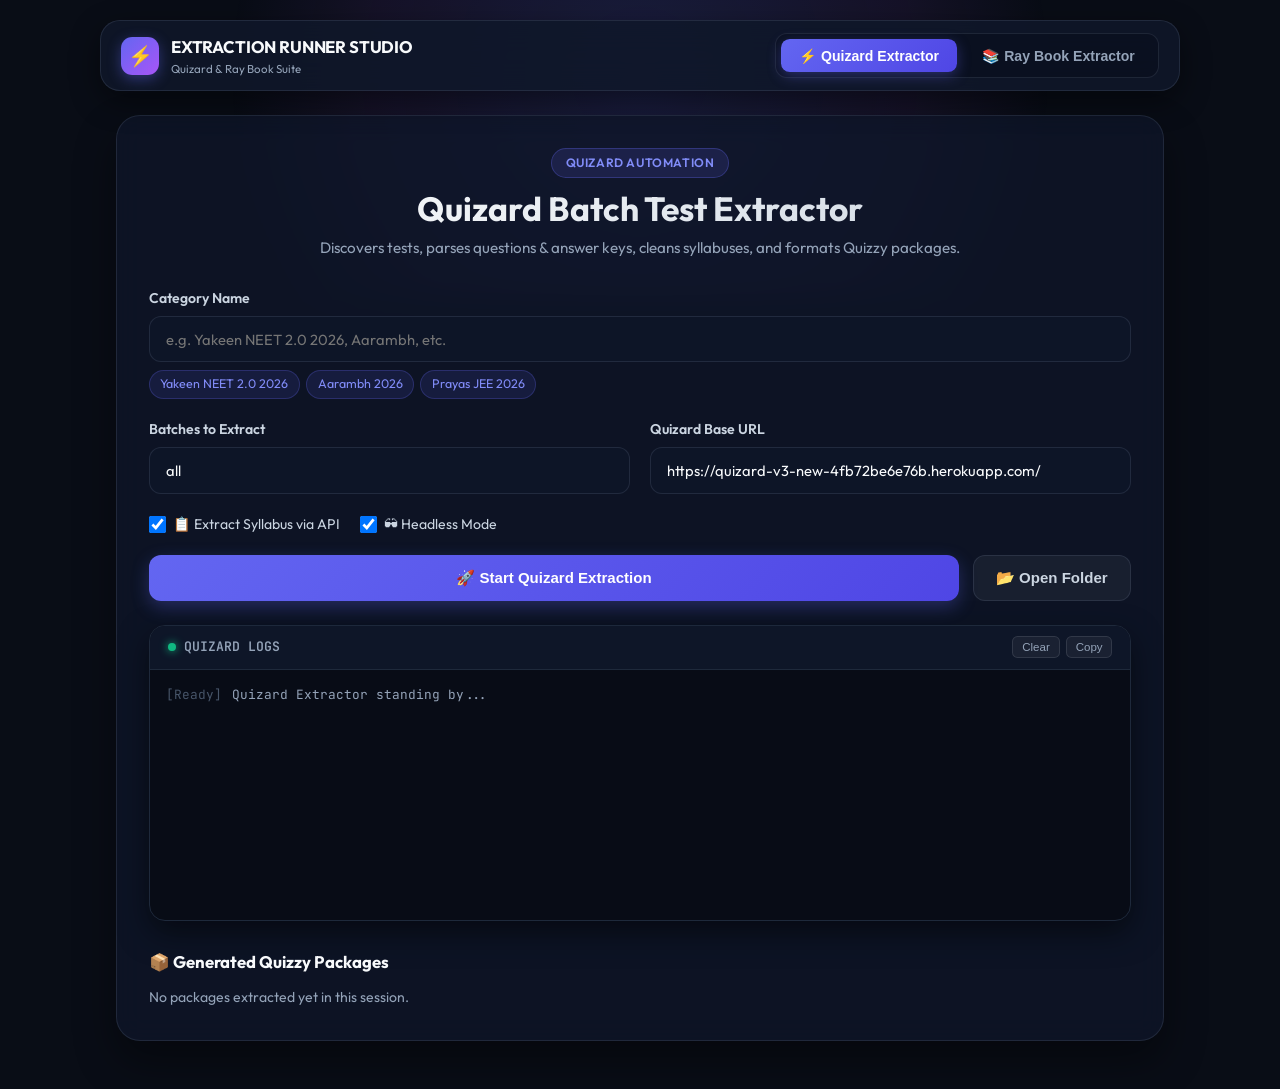
==== commit d4cb7203: "Enhance: pre-fill bearer token, add mobile phone responsive UI, and separate tunnel link step for Gi" ====
--- a/static/index.html
+++ b/static/index.html
@@ -2,7 +2,7 @@
 <html lang="en">
 <head>
   <meta charset="UTF-8">
-  <meta name="viewport" content="width=device-width, initial-scale=1.0">
+  <meta name="viewport" content="width=device-width, initial-scale=1.0, maximum-scale=1.0, user-scalable=no">
   <title>Extraction Runner Studio — Quizard &amp; Ray Book Extractor</title>
   <link rel="preconnect" href="https://fonts.googleapis.com">
   <link rel="preconnect" href="https://fonts.gstatic.com" crossorigin>
@@ -11,7 +11,7 @@
     :root {
       --bg: #090d16;
       --surface: #0f172a;
-      --surface-card: rgba(15, 23, 42, 0.7);
+      --surface-card: rgba(15, 23, 42, 0.78);
       --surface-border: #1e293b;
       --primary: #6366f1;
       --primary-hover: #4f46e5;
@@ -30,6 +30,7 @@
       box-sizing: border-box;
       margin: 0;
       padding: 0;
+      -webkit-tap-highlight-color: transparent;
     }
 
     body {
@@ -39,6 +40,8 @@
       min-height: 100vh;
       overflow-x: hidden;
       position: relative;
+      font-size: 15px;
+      line-height: 1.5;
     }
 
     /* Ambient background glow */
@@ -48,6 +51,7 @@
       left: 50%;
       transform: translateX(-50%);
       width: 1000px;
+      max-width: 100vw;
       height: 450px;
       background: radial-gradient(circle, rgba(99, 102, 241, 0.18) 0%, rgba(168, 85, 247, 0.08) 50%, transparent 75%);
       pointer-events: none;
@@ -57,9 +61,9 @@
     /* Top Navigation Bar */
     .app-top-nav {
       max-width: 1080px;
-      margin: 1.5rem auto 0 auto;
-      padding: 0.75rem 1.5rem;
-      background: rgba(15, 23, 42, 0.82);
+      margin: 1.25rem auto 0 auto;
+      padding: 0.75rem 1.25rem;
+      background: rgba(15, 23, 42, 0.88);
       border: 1px solid var(--border);
       border-radius: 1.25rem;
       backdrop-filter: blur(16px);
@@ -75,19 +79,20 @@
     .nav-brand-group {
       display: flex;
       align-items: center;
-      gap: 0.85rem;
+      gap: 0.75rem;
     }
 
     .nav-logo-badge {
-      width: 42px;
-      height: 42px;
-      border-radius: 0.75rem;
+      width: 38px;
+      height: 38px;
+      border-radius: 0.7rem;
       background: linear-gradient(135deg, #6366f1, #a855f7);
       display: flex;
       align-items: center;
       justify-content: center;
-      font-size: 1.35rem;
-      box-shadow: 0 4px 16px rgba(99, 102, 241, 0.4);
+      font-size: 1.25rem;
+      box-shadow: 0 4px 14px rgba(99, 102, 241, 0.4);
+      flex-shrink: 0;
     }
 
     .nav-brand-text {
@@ -97,38 +102,39 @@
 
     .nav-brand-name {
       font-weight: 700;
-      font-size: 1.15rem;
+      font-size: 1.05rem;
       color: var(--text);
       letter-spacing: -0.01em;
     }
 
     .nav-brand-sub {
-      font-size: 0.76rem;
+      font-size: 0.72rem;
       color: var(--text-muted);
     }
 
     .nav-view-switcher {
       display: flex;
-      gap: 0.5rem;
+      gap: 0.4rem;
       background: rgba(10, 15, 30, 0.65);
-      padding: 0.35rem;
-      border-radius: 0.85rem;
+      padding: 0.3rem;
+      border-radius: 0.75rem;
       border: 1px solid var(--border);
     }
 
     .view-switch-btn {
-      padding: 0.6rem 1.25rem;
-      border-radius: 0.65rem;
+      padding: 0.55rem 1.15rem;
+      border-radius: 0.55rem;
       border: none;
       background: transparent;
       color: var(--text-muted);
       font-weight: 600;
-      font-size: 0.92rem;
+      font-size: 0.88rem;
       cursor: pointer;
       display: flex;
       align-items: center;
-      gap: 0.5rem;
+      gap: 0.45rem;
       transition: all 0.2s cubic-bezier(0.16, 1, 0.3, 1);
+      white-space: nowrap;
     }
 
     .view-switch-btn:hover {
@@ -139,13 +145,13 @@
     .view-switch-btn.active {
       background: linear-gradient(135deg, #6366f1 0%, #4f46e5 100%);
       color: white;
-      box-shadow: 0 4px 16px rgba(99, 102, 241, 0.35);
+      box-shadow: 0 4px 14px rgba(99, 102, 241, 0.35);
     }
 
     /* Container */
     .container {
       max-width: 1080px;
-      margin: 2rem auto;
+      margin: 1.5rem auto 3rem auto;
       padding: 0 1rem;
       position: relative;
       z-index: 1;
@@ -155,7 +161,7 @@
       background: var(--surface-card);
       border: 1px solid var(--border);
       border-radius: 1.5rem;
-      padding: 2.25rem;
+      padding: 2rem;
       box-shadow: 0 20px 40px rgba(0, 0, 0, 0.4);
       backdrop-filter: blur(14px);
       -webkit-backdrop-filter: blur(14px);
@@ -164,61 +170,62 @@
 
     .hero-header {
       text-align: center;
-      margin-bottom: 2rem;
+      margin-bottom: 1.75rem;
     }
 
     .hero-badge {
       display: inline-block;
-      padding: 0.35rem 0.95rem;
+      padding: 0.3rem 0.85rem;
       background: rgba(99, 102, 241, 0.15);
       color: #818cf8;
       border: 1px solid rgba(99, 102, 241, 0.3);
       border-radius: 9999px;
-      font-size: 0.8rem;
+      font-size: 0.76rem;
       font-weight: 600;
       letter-spacing: 0.05em;
-      margin-bottom: 0.85rem;
+      margin-bottom: 0.65rem;
     }
 
     .hero-title {
-      font-size: 2.25rem;
+      font-size: 2.1rem;
       font-weight: 700;
       color: var(--text);
-      margin-bottom: 0.5rem;
+      margin-bottom: 0.4rem;
       background: linear-gradient(135deg, #ffffff 0%, #cbd5e1 100%);
       -webkit-background-clip: text;
       -webkit-text-fill-color: transparent;
+      line-height: 1.25;
     }
 
     .hero-desc {
       color: var(--text-muted);
-      font-size: 1.02rem;
+      font-size: 0.95rem;
       max-width: 720px;
       margin: 0 auto;
       line-height: 1.5;
     }
 
-    /* Form & Inputs */
+    /* Forms & Inputs */
     .form-group {
-      margin-bottom: 1.35rem;
+      margin-bottom: 1.25rem;
     }
 
     .form-label {
       display: block;
       font-weight: 600;
-      font-size: 0.9rem;
+      font-size: 0.88rem;
       color: var(--text-secondary);
-      margin-bottom: 0.5rem;
+      margin-bottom: 0.45rem;
     }
 
     .form-input, .form-select, .form-textarea {
       width: 100%;
-      padding: 0.85rem 1.1rem;
-      background: rgba(15, 23, 42, 0.65);
+      padding: 0.8rem 1rem;
+      background: rgba(15, 23, 42, 0.7);
       border: 1px solid var(--border);
       border-radius: 0.75rem;
       color: var(--text);
-      font-size: 0.95rem;
+      font-size: 0.92rem;
       outline: none;
       transition: all 0.2s ease;
       font-family: inherit;
@@ -227,7 +234,7 @@
     .form-input:focus, .form-select:focus, .form-textarea:focus {
       border-color: var(--primary);
       box-shadow: 0 0 0 3px rgba(99, 102, 241, 0.22);
-      background: rgba(15, 23, 42, 0.85);
+      background: rgba(15, 23, 42, 0.9);
     }
 
     .grid-2 {
@@ -236,17 +243,11 @@
       gap: 1.25rem;
     }
 
-    .grid-3 {
-      display: grid;
-      grid-template-columns: 1fr 1fr 1fr;
-      gap: 1rem;
-    }
-
     /* Buttons */
     .btn {
-      padding: 0.85rem 1.5rem;
+      padding: 0.8rem 1.4rem;
       border-radius: 0.75rem;
-      font-size: 0.96rem;
+      font-size: 0.94rem;
       font-weight: 600;
       cursor: pointer;
       display: inline-flex;
@@ -256,17 +257,18 @@
       transition: all 0.2s ease;
       border: none;
       text-decoration: none;
+      min-height: 44px;
     }
 
     .btn-primary {
       background: linear-gradient(135deg, #6366f1 0%, #4f46e5 100%);
       color: white;
-      box-shadow: 0 8px 20px rgba(99, 102, 241, 0.3);
+      box-shadow: 0 6px 18px rgba(99, 102, 241, 0.3);
     }
 
     .btn-primary:hover:not(:disabled) {
       transform: translateY(-2px);
-      box-shadow: 0 12px 25px rgba(99, 102, 241, 0.4);
+      box-shadow: 0 10px 22px rgba(99, 102, 241, 0.4);
     }
 
     .btn-danger {
@@ -297,18 +299,36 @@
       transform: none !important;
     }
 
+    /* Token Action Buttons */
+    .token-action-btn {
+      background: rgba(255, 255, 255, 0.06);
+      border: 1px solid var(--border);
+      border-radius: 0.4rem;
+      color: var(--accent);
+      padding: 0.25rem 0.55rem;
+      font-size: 0.75rem;
+      cursor: pointer;
+      font-weight: 500;
+      transition: all 0.15s ease;
+    }
+
+    .token-action-btn:hover {
+      background: rgba(99, 102, 241, 0.18);
+      color: white;
+    }
+
     /* Terminal Console */
     .terminal-container {
-      margin-top: 1.75rem;
+      margin-top: 1.5rem;
       background: #080c16;
       border: 1px solid #1e293b;
       border-radius: 1rem;
       overflow: hidden;
-      box-shadow: 0 15px 35px rgba(0, 0, 0, 0.5);
+      box-shadow: 0 12px 30px rgba(0, 0, 0, 0.5);
     }
 
     .terminal-header {
-      padding: 0.75rem 1.25rem;
+      padding: 0.65rem 1.1rem;
       background: rgba(15, 23, 42, 0.95);
       border-bottom: 1px solid #1e293b;
       display: flex;
@@ -317,7 +337,7 @@
     }
 
     .terminal-title {
-      font-size: 0.85rem;
+      font-size: 0.82rem;
       font-weight: 600;
       color: #94a3b8;
       display: flex;
@@ -342,15 +362,15 @@
 
     .terminal-actions {
       display: flex;
-      gap: 0.5rem;
+      gap: 0.4rem;
     }
 
     .terminal-action-btn {
-      padding: 0.3rem 0.65rem;
-      font-size: 0.75rem;
+      padding: 0.25rem 0.55rem;
+      font-size: 0.72rem;
       background: rgba(255, 255, 255, 0.05);
       border: 1px solid rgba(255, 255, 255, 0.1);
-      border-radius: 0.4rem;
+      border-radius: 0.35rem;
       color: #94a3b8;
       cursor: pointer;
       transition: all 0.15s ease;
@@ -362,11 +382,11 @@
     }
 
     .terminal-body {
-      height: 270px;
+      height: 250px;
       overflow-y: auto;
-      padding: 1rem;
+      padding: 0.85rem 1rem;
       font-family: 'JetBrains Mono', monospace;
-      font-size: 0.82rem;
+      font-size: 0.8rem;
       color: #94a3b8;
       line-height: 1.55;
     }
@@ -380,14 +400,15 @@
     }
 
     .log-line {
-      padding: 0.12rem 0;
+      padding: 0.1rem 0;
       display: flex;
-      gap: 0.65rem;
+      gap: 0.6rem;
     }
 
     .log-time {
       color: #475569;
       user-select: none;
+      flex-shrink: 0;
     }
 
     .log-msg {
@@ -403,10 +424,10 @@
     /* Progress bar */
     .progress-bar-container {
       background: rgba(255, 255, 255, 0.06);
-      height: 10px;
-      border-radius: 5px;
+      height: 8px;
+      border-radius: 4px;
       overflow: hidden;
-      margin-top: 1rem;
+      margin-top: 0.85rem;
       position: relative;
     }
 
@@ -417,14 +438,23 @@
       transition: width 0.3s ease;
     }
 
-    /* Ray Book Dynamic Table */
+    /* Cards */
+    .card {
+      background: rgba(15, 23, 42, 0.6);
+      border: 1px solid var(--border);
+      border-radius: 1rem;
+      padding: 1.35rem;
+      margin-bottom: 1.25rem;
+    }
+
+    /* Ray Book Rows (Desktop & Mobile Adaptive) */
     .book-rows-container {
-      margin-top: 1.5rem;
+      margin-top: 1.25rem;
       background: rgba(10, 15, 30, 0.5);
       border: 1px solid var(--border);
       border-radius: 1rem;
-      padding: 1rem;
-      max-height: 480px;
+      padding: 0.85rem;
+      max-height: 520px;
       overflow-y: auto;
     }
 
@@ -450,32 +480,24 @@
     }
 
     .row-remove-btn {
-      width: 34px;
-      height: 34px;
+      width: 36px;
+      height: 36px;
       border-radius: 0.5rem;
       border: 1px solid rgba(239, 68, 68, 0.2);
       background: rgba(239, 68, 68, 0.1);
       color: #fca5a5;
-      font-size: 1rem;
+      font-size: 0.95rem;
       cursor: pointer;
       display: flex;
       align-items: center;
       justify-content: center;
       transition: all 0.15s ease;
+      flex-shrink: 0;
     }
 
     .row-remove-btn:hover {
       background: rgba(239, 68, 68, 0.25);
       color: white;
-    }
-
-    /* Cards */
-    .card {
-      background: rgba(15, 23, 42, 0.6);
-      border: 1px solid var(--border);
-      border-radius: 1rem;
-      padding: 1.5rem;
-      margin-bottom: 1.5rem;
     }
 
     .chip-badge {
@@ -504,28 +526,28 @@
       background: rgba(15, 23, 42, 0.75);
       border: 1px solid var(--border);
       border-radius: 0.85rem;
-      padding: 1rem 1.25rem;
-      margin-bottom: 0.75rem;
+      padding: 0.9rem 1.15rem;
+      margin-bottom: 0.65rem;
       transition: all 0.2s ease;
     }
 
     .download-card:hover {
       border-color: rgba(99, 102, 241, 0.4);
       background: rgba(15, 23, 42, 0.95);
-      transform: translateY(-1px);
     }
 
     /* Modal */
     .modal-backdrop {
       position: fixed;
       top: 0; left: 0; right: 0; bottom: 0;
-      background: rgba(3, 7, 18, 0.82);
+      background: rgba(3, 7, 18, 0.85);
       backdrop-filter: blur(8px);
+      -webkit-backdrop-filter: blur(8px);
       display: none;
       align-items: center;
       justify-content: center;
       z-index: 9999;
-      padding: 1.5rem;
+      padding: 1rem;
     }
 
     .modal-card {
@@ -533,9 +555,139 @@
       border: 1px solid rgba(99, 102, 241, 0.3);
       border-radius: 1.25rem;
       width: 100%;
-      max-width: 680px;
-      padding: 1.75rem;
+      max-width: 640px;
+      padding: 1.5rem;
       box-shadow: 0 25px 60px rgba(0, 0, 0, 0.7);
+    }
+
+    /* ========================================================================= */
+    /* MOBILE PHONE RESPONSIVE STYLES (SCREEN WIDTH <= 768px & <= 480px)        */
+    /* ========================================================================= */
+    @media (max-width: 768px) {
+      .app-top-nav {
+        flex-direction: column;
+        gap: 0.85rem;
+        padding: 0.85rem 1rem;
+        border-radius: 1rem;
+        margin-top: 0.85rem;
+      }
+
+      .nav-brand-group {
+        width: 100%;
+        justify-content: center;
+      }
+
+      .nav-view-switcher {
+        width: 100%;
+        justify-content: stretch;
+      }
+
+      .view-switch-btn {
+        flex: 1;
+        justify-content: center;
+        padding: 0.65rem 0.5rem;
+        font-size: 0.84rem;
+      }
+
+      .container {
+        padding: 0 0.65rem;
+        margin-top: 1rem;
+      }
+
+      .hero-card {
+        padding: 1.25rem 1rem;
+        border-radius: 1.15rem;
+      }
+
+      .hero-title {
+        font-size: 1.65rem;
+      }
+
+      .hero-desc {
+        font-size: 0.88rem;
+      }
+
+      .grid-2 {
+        grid-template-columns: 1fr;
+        gap: 0.75rem;
+      }
+
+      .card {
+        padding: 1rem;
+      }
+
+      /* Transform each book item to a distinct clean card on phones */
+      .book-row {
+        display: flex;
+        flex-direction: column;
+        gap: 0.6rem;
+        background: rgba(15, 23, 42, 0.75);
+        border: 1px solid var(--border);
+        border-radius: 0.85rem;
+        padding: 0.85rem;
+        margin-bottom: 0.75rem;
+      }
+
+      .book-row-meta {
+        display: flex;
+        justify-content: space-between;
+        align-items: center;
+        width: 100%;
+      }
+
+      .row-index {
+        font-size: 0.85rem;
+        color: #818cf8;
+        font-weight: 700;
+        background: rgba(99, 102, 241, 0.15);
+        padding: 0.2rem 0.6rem;
+        border-radius: 0.4rem;
+      }
+
+      .book-row input {
+        width: 100%;
+      }
+
+      /* Stack action buttons vertically on mobile for easy tapping */
+      .action-buttons-group {
+        flex-direction: column !important;
+        gap: 0.75rem !important;
+      }
+
+      .action-buttons-group .btn {
+        width: 100%;
+        min-height: 48px;
+      }
+
+      /* Download cards on phone */
+      .download-card {
+        flex-direction: column;
+        align-items: stretch;
+        gap: 0.75rem;
+        padding: 1rem;
+      }
+
+      .download-card .btn {
+        width: 100%;
+        min-height: 44px;
+      }
+
+      #ray-master-zip-card {
+        flex-direction: column !important;
+        align-items: stretch !important;
+        gap: 0.85rem !important;
+        padding: 1rem !important;
+      }
+
+      #ray-master-zip-card .btn {
+        width: 100%;
+        min-height: 48px;
+      }
+
+      .terminal-body {
+        height: 220px;
+        font-size: 0.75rem;
+      }
     }
   </style>
 </head>
@@ -548,7 +700,7 @@
       <div class="nav-logo-badge">⚡</div>
       <div class="nav-brand-text">
         <span class="nav-brand-name">EXTRACTION RUNNER STUDIO</span>
-        <span class="nav-brand-sub">Quizard Extractor &amp; Ray Book Suite</span>
+        <span class="nav-brand-sub">Quizard &amp; Ray Book Suite</span>
       </div>
     </div>
     <div class="nav-view-switcher">
@@ -597,16 +749,16 @@
             </div>
           </div>
 
-          <div style="display: flex; gap: 1.5rem; margin-bottom: 1.5rem; align-items: center;">
-            <label style="display: flex; align-items: center; gap: 0.45rem; cursor: pointer; color: var(--text-secondary); font-size: 0.9rem;">
-              <input type="checkbox" id="qz-syllabus" checked> 📋 Extract Syllabus via API
+          <div style="display: flex; gap: 1.25rem; margin-bottom: 1.25rem; align-items: center; flex-wrap: wrap;">
+            <label style="display: flex; align-items: center; gap: 0.45rem; cursor: pointer; color: var(--text-secondary); font-size: 0.88rem;">
+              <input type="checkbox" id="qz-syllabus" checked style="width: 17px; height: 17px;"> 📋 Extract Syllabus via API
             </label>
-            <label style="display: flex; align-items: center; gap: 0.45rem; cursor: pointer; color: var(--text-secondary); font-size: 0.9rem;">
-              <input type="checkbox" id="qz-headless" checked> 🕶 Headless Browser Mode
+            <label style="display: flex; align-items: center; gap: 0.45rem; cursor: pointer; color: var(--text-secondary); font-size: 0.88rem;">
+              <input type="checkbox" id="qz-headless" checked style="width: 17px; height: 17px;"> 🕶 Headless Mode
             </label>
           </div>
 
-          <div style="display: flex; gap: 1rem;">
+          <div class="action-buttons-group" style="display: flex; gap: 0.85rem;">
             <button type="submit" id="qz-btn-start" class="btn btn-primary" style="flex: 1;">
               🚀 Start Quizard Extraction
             </button>
@@ -638,9 +790,9 @@
 
         <!-- Quizard Downloads -->
         <div id="qz-downloads-section" style="margin-top: 1.75rem;">
-          <h3 style="font-size: 1.1rem; margin-bottom: 1rem; color: var(--text);">📦 Generated Quizzy Packages</h3>
+          <h3 style="font-size: 1.05rem; margin-bottom: 0.85rem; color: var(--text);">📦 Generated Quizzy Packages</h3>
           <div id="qz-downloads-list">
-            <p style="color: var(--text-muted); font-size: 0.9rem;">No packages extracted yet in this session.</p>
+            <p style="color: var(--text-muted); font-size: 0.88rem;">No packages extracted yet in this session.</p>
           </div>
         </div>
       </div>
@@ -660,17 +812,22 @@
         <form id="ray-form">
           <!-- Global Configuration -->
           <div class="card">
-            <h3 style="font-size: 1.05rem; margin-bottom: 1rem; color: #818cf8; display: flex; align-items: center; gap: 0.5rem;">
+            <h3 style="font-size: 1rem; margin-bottom: 0.85rem; color: #818cf8; display: flex; align-items: center; gap: 0.5rem;">
               ⚙️ Global Settings
             </h3>
             <div class="form-group">
-              <label class="form-label" for="ray-token" style="display: flex; justify-content: space-between;">
-                <span>Authorization Bearer Token</span>
-                <span style="font-size: 0.75rem; color: #818cf8; cursor: pointer;" onclick="clearSavedToken()">Reset Token</span>
-              </label>
+              <div style="display: flex; justify-content: space-between; align-items: center; margin-bottom: 0.45rem;">
+                <label class="form-label" for="ray-token" style="margin-bottom: 0;">
+                  Authorization Bearer Token (Pre-Filled)
+                </label>
+                <div style="display: flex; gap: 0.4rem;">
+                  <button type="button" class="token-action-btn" onclick="toggleTokenVisibility()">👁 View</button>
+                  <button type="button" class="token-action-btn" onclick="resetToDefaultToken()">🔄 Reset</button>
+                </div>
+              </div>
               <input type="password" id="ray-token" class="form-input" placeholder="Bearer eyJ0eXAiOiJKV1QiLC..." required>
-              <small style="color: var(--text-muted); font-size: 0.78rem; margin-top: 0.35rem; display: block;">
-                Token is auto-saved in your browser localStorage. Paste from browser viewer network headers.
+              <small style="color: #34d399; font-size: 0.78rem; margin-top: 0.35rem; display: flex; align-items: center; gap: 0.35rem;">
+                ✓ Active token pre-configured and saved. You do not need to enter it manually.
               </small>
             </div>
 
@@ -680,10 +837,10 @@
                 <input type="text" id="ray-zip-name" class="form-input" value="Extracted_Books.zip" placeholder="Extracted_Books.zip">
               </div>
 
-              <div class="form-group" style="display: flex; align-items: center; padding-top: 1.6rem;">
-                <label style="display: flex; align-items: center; gap: 0.55rem; cursor: pointer; color: var(--text); font-weight: 500;">
+              <div class="form-group" style="display: flex; align-items: center; padding-top: 0.85rem;">
+                <label style="display: flex; align-items: center; gap: 0.55rem; cursor: pointer; color: var(--text); font-weight: 500; font-size: 0.9rem;">
                   <input type="checkbox" id="ray-watermark-toggle" checked style="width: 18px; height: 18px;">
-                  ✨ Auto-Remove Watermarks (Template Synthesis)
+                  ✨ Auto-Remove Watermarks (Template Inversion)
                 </label>
               </div>
             </div>
@@ -691,18 +848,18 @@
 
           <!-- Dynamic Book Items Form (Up to 30) -->
           <div class="card">
-            <div style="display: flex; justify-content: space-between; align-items: center; margin-bottom: 1rem;">
+            <div style="display: flex; justify-content: space-between; align-items: center; margin-bottom: 1rem; flex-wrap: wrap; gap: 0.5rem;">
               <div>
                 <h3 style="font-size: 1.05rem; color: var(--text); font-weight: 600;">
                   📚 Target Book URLs &amp; Custom Names (<span id="ray-book-count">1</span>/30)
                 </h3>
-                <span style="font-size: 0.78rem; color: var(--text-muted);">Fill Target URL (or asset_ref) and your desired custom file name.</span>
+                <span style="font-size: 0.78rem; color: var(--text-muted);">Fill Target URL (or asset_ref) and your desired custom book name.</span>
               </div>
-              <div style="display: flex; gap: 0.5rem;">
-                <button type="button" class="btn btn-secondary" style="padding: 0.45rem 0.85rem; font-size: 0.82rem;" onclick="openBulkPasteModal()">
+              <div style="display: flex; gap: 0.4rem;">
+                <button type="button" class="btn btn-secondary" style="padding: 0.4rem 0.8rem; font-size: 0.8rem; min-height: 36px;" onclick="openBulkPasteModal()">
                   📋 Bulk Paste
                 </button>
-                <button type="button" class="btn btn-secondary" style="padding: 0.45rem 0.85rem; font-size: 0.82rem;" onclick="clearAllBookRows()">
+                <button type="button" class="btn btn-secondary" style="padding: 0.4rem 0.8rem; font-size: 0.8rem; min-height: 36px;" onclick="clearAllBookRows()">
                   Clear All
                 </button>
               </div>
@@ -713,8 +870,8 @@
               <!-- Dynamically populated rows -->
             </div>
 
-            <div style="margin-top: 1rem; display: flex; justify-content: space-between; align-items: center;">
-              <button type="button" id="ray-add-row-btn" class="btn btn-secondary" onclick="addBookRow()">
+            <div style="margin-top: 1rem; display: flex; justify-content: space-between; align-items: center; flex-wrap: wrap; gap: 0.5rem;">
+              <button type="button" id="ray-add-row-btn" class="btn btn-secondary" onclick="addBookRow()" style="min-height: 42px;">
                 ➕ Add Another Book URL
               </button>
               <span id="ray-limit-msg" style="color: var(--text-muted); font-size: 0.82rem;">Maximum 30 books per batch</span>
@@ -722,23 +879,23 @@
           </div>
 
           <!-- Action Buttons -->
-          <div style="display: flex; gap: 1rem; margin-top: 1.5rem;">
-            <button type="submit" id="ray-btn-start" class="btn btn-primary" style="flex: 1; padding: 1rem;">
+          <div class="action-buttons-group" style="display: flex; gap: 0.85rem; margin-top: 1.25rem;">
+            <button type="submit" id="ray-btn-start" class="btn btn-primary" style="flex: 1; padding: 0.95rem;">
               🚀 Start Batch Extraction
             </button>
-            <button type="button" id="ray-btn-stop" class="btn btn-danger" style="display: none; padding: 1rem;">
+            <button type="button" id="ray-btn-stop" class="btn btn-danger" style="display: none; padding: 0.95rem;">
               🛑 Stop Extraction
             </button>
-            <button type="button" class="btn btn-secondary" onclick="openFolder('ray-book')">
-              📂 Open Outputs Folder
+            <button type="button" class="btn btn-secondary" onclick="openFolder('ray-book')" style="padding: 0.95rem;">
+              📂 Open Folder
             </button>
           </div>
         </form>
 
         <!-- Live Progress Bar -->
-        <div id="ray-progress-panel" style="display: none; margin-top: 1.75rem; background: rgba(15, 23, 42, 0.7); border: 1px solid var(--border); border-radius: 1rem; padding: 1.25rem;">
-          <div style="display: flex; justify-content: space-between; align-items: center; margin-bottom: 0.5rem;">
-            <span id="ray-status-text" style="font-weight: 600; font-size: 0.95rem; color: var(--text);">Processing...</span>
+        <div id="ray-progress-panel" style="display: none; margin-top: 1.5rem; background: rgba(15, 23, 42, 0.7); border: 1px solid var(--border); border-radius: 1rem; padding: 1.15rem;">
+          <div style="display: flex; justify-content: space-between; align-items: center; margin-bottom: 0.45rem;">
+            <span id="ray-status-text" style="font-weight: 600; font-size: 0.92rem; color: var(--text);">Processing...</span>
             <span id="ray-progress-pct" style="font-family: 'JetBrains Mono', monospace; font-weight: 700; color: var(--accent);">0%</span>
           </div>
           <div class="progress-bar-container">
@@ -759,31 +916,31 @@
             </div>
           </div>
           <div class="terminal-body" id="ray-terminal-body">
-            <div class="log-line"><span class="log-time">[Ready]</span> <span class="log-msg">Ray Book Extractor standing by... Add URLs and click Start.</span></div>
+            <div class="log-line"><span class="log-time">[Ready]</span> <span class="log-msg">Ray Book Extractor ready. Add URLs and click Start.</span></div>
           </div>
         </div>
 
         <!-- Download Section for Ray Book -->
-        <div id="ray-downloads-section" style="margin-top: 2rem;">
-          <h3 style="font-size: 1.15rem; margin-bottom: 1rem; color: var(--text);">
+        <div id="ray-downloads-section" style="margin-top: 1.75rem;">
+          <h3 style="font-size: 1.1rem; margin-bottom: 0.85rem; color: var(--text);">
             📥 Download Extracted Books
           </h3>
 
           <!-- Consolidated Master ZIP Card -->
-          <div id="ray-master-zip-card" style="display: none; background: linear-gradient(135deg, rgba(99, 102, 241, 0.15) 0%, rgba(16, 185, 129, 0.15) 100%); border: 1px solid rgba(99, 102, 241, 0.4); border-radius: 1rem; padding: 1.25rem 1.5rem; margin-bottom: 1.25rem; display: flex; justify-content: space-between; align-items: center;">
+          <div id="ray-master-zip-card" style="display: none; background: linear-gradient(135deg, rgba(99, 102, 241, 0.15) 0%, rgba(16, 185, 129, 0.15) 100%); border: 1px solid rgba(99, 102, 241, 0.4); border-radius: 1rem; padding: 1.15rem 1.35rem; margin-bottom: 1rem; justify-content: space-between; align-items: center;">
             <div>
               <span style="display: inline-block; padding: 0.2rem 0.5rem; background: #10b981; color: black; font-weight: 700; font-size: 0.72rem; border-radius: 0.35rem; margin-bottom: 0.4rem;">CONSOLIDATED ARCHIVE</span>
-              <h4 id="ray-zip-card-name" style="font-size: 1.1rem; color: white;">Extracted_Books.zip</h4>
-              <span id="ray-zip-card-meta" style="font-size: 0.82rem; color: var(--text-muted);">All books inside with custom names</span>
+              <h4 id="ray-zip-card-name" style="font-size: 1.05rem; color: white;">Extracted_Books.zip</h4>
+              <span id="ray-zip-card-meta" style="font-size: 0.8rem; color: var(--text-muted);">All books inside with custom names</span>
             </div>
-            <a id="ray-zip-download-btn" href="#" class="btn btn-primary" style="padding: 0.75rem 1.5rem;">
+            <a id="ray-zip-download-btn" href="#" class="btn btn-primary" style="padding: 0.7rem 1.4rem;">
               📦 Download Full ZIP
             </a>
           </div>
 
           <!-- Individual Files List -->
           <div id="ray-individual-downloads">
-            <p style="color: var(--text-muted); font-size: 0.9rem;">No extracted book files yet in this session.</p>
+            <p style="color: var(--text-muted); font-size: 0.88rem;">No extracted book files yet in this session.</p>
           </div>
         </div>
 
@@ -795,15 +952,15 @@
   <!-- Bulk Paste Modal -->
   <div class="modal-backdrop" id="bulk-paste-modal">
     <div class="modal-card">
-      <h3 style="font-size: 1.2rem; margin-bottom: 0.5rem; color: white;">📋 Bulk Paste Target URLs</h3>
-      <p style="color: var(--text-muted); font-size: 0.85rem; margin-bottom: 1rem;">
+      <h3 style="font-size: 1.15rem; margin-bottom: 0.5rem; color: white;">📋 Bulk Paste Target URLs</h3>
+      <p style="color: var(--text-muted); font-size: 0.82rem; margin-bottom: 0.85rem;">
         Paste one entry per line (up to 30). Formats supported:<br>
         1. <code>https://books.streamfiles... | Custom Book Name</code><br>
         2. <code>https://books.streamfiles...</code> (auto-named Book 1, Book 2, etc.)
       </p>
-      <textarea id="bulk-paste-textarea" class="form-textarea" rows="10" placeholder="https://books.streamfiles.eu.org/viewer.php?asset_ref=... | Chapter 1 Electrostatics
+      <textarea id="bulk-paste-textarea" class="form-textarea" rows="8" placeholder="https://books.streamfiles.eu.org/viewer.php?asset_ref=... | Chapter 1 Electrostatics
 https://books.streamfiles.eu.org/viewer.php?asset_ref=... | Chapter 2 Magnetism"></textarea>
-      <div style="display: flex; justify-content: flex-end; gap: 0.75rem; margin-top: 1rem;">
+      <div style="display: flex; justify-content: flex-end; gap: 0.65rem; margin-top: 1rem;">
         <button type="button" class="btn btn-secondary" onclick="closeBulkPasteModal()">Cancel</button>
         <button type="button" class="btn btn-primary" onclick="applyBulkPaste()">Import Rows</button>
       </div>
@@ -811,6 +968,11 @@
   </div>
 
   <script>
+    // ==========================================
+    //            GLOBAL CONSTANTS & TOKEN
+    // ==========================================
+    const DEFAULT_RAY_TOKEN = "Bearer eyJ0eXAiOiJKV1QiLCJhbGciOiJIUzI1NiJ9.[base64].D4XthP4Kx8gOv-goCbeHG-4dUpTObl3p4nzMtDKWOzc";
+
     // ==========================================
     //            TAB VIEW SWITCHING
     // ==========================================
@@ -838,7 +1000,6 @@
     navBtnQuizard.addEventListener('click', () => switchView('quizard'));
     navBtnRayBook.addEventListener('click', () => switchView('ray-book'));
 
-    // Restore tab
     const savedView = localStorage.getItem('active_view');
     if (savedView === 'ray-book') {
       switchView('ray-book');
@@ -967,8 +1128,8 @@
       container.innerHTML = zips.map(z => `
         <div class="download-card">
           <div>
-            <h4 style="color: white; font-size: 1rem;">📦 ${escapeHtml(z.filename)}</h4>
-            <span style="font-size: 0.8rem; color: var(--text-muted);">${(z.size_bytes / (1024 * 1024)).toFixed(2)} MB</span>
+            <h4 style="color: white; font-size: 0.96rem;">📦 ${escapeHtml(z.filename)}</h4>
+            <span style="font-size: 0.78rem; color: var(--text-muted);">${(z.size_bytes / (1024 * 1024)).toFixed(2)} MB</span>
           </div>
           <a href="/api/quizard/download?file=${encodeURIComponent(z.filename)}" class="btn btn-primary" style="padding: 0.5rem 1rem; font-size: 0.85rem;">
             ⬇ Download ZIP
@@ -995,29 +1156,40 @@
     let rayPolling = null;
     let rayLastLogIdx = 0;
 
-    // Load saved token
+    // Load or initialize default token
     const savedToken = localStorage.getItem('ray_book_token');
-    if (savedToken) {
-      rayTokenInput.value = savedToken;
-    }
+    if (savedToken && savedToken.trim()) {
+      rayTokenInput.value = savedToken.trim();
+    } else {
+      rayTokenInput.value = DEFAULT_RAY_TOKEN;
+      localStorage.setItem('ray_book_token', DEFAULT_RAY_TOKEN);
+    }
+
     rayTokenInput.addEventListener('input', () => {
       localStorage.setItem('ray_book_token', rayTokenInput.value.trim());
     });
 
-    function clearSavedToken() {
-      localStorage.removeItem('ray_book_token');
-      rayTokenInput.value = '';
-    }
-
-    // Dynamic Row Creation (up to 30)
+    function toggleTokenVisibility() {
+      rayTokenInput.type = rayTokenInput.type === 'password' ? 'text' : 'password';
+    }
+
+    function resetToDefaultToken() {
+      rayTokenInput.value = DEFAULT_RAY_TOKEN;
+      localStorage.setItem('ray_book_token', DEFAULT_RAY_TOKEN);
+      alert('Token reset to default pre-configured key.');
+    }
+
+    // Responsive Book Row Element
     function createRowElement(index, url = '', name = '') {
       const row = document.createElement('div');
       row.className = 'book-row';
       row.innerHTML = `
-        <div class="row-index">${index}</div>
-        <input type="text" class="form-input ray-item-url" placeholder="https://books.streamfiles.eu.org/viewer.php?asset_ref=..." value="${escapeHtml(url)}" required>
+        <div class="book-row-meta">
+          <span class="row-index">#${index}</span>
+          <button type="button" class="row-remove-btn" title="Remove book" onclick="removeBookRow(this)">✖</button>
+        </div>
+        <input type="text" class="form-input ray-item-url" placeholder="Target Book URL (or asset_ref)" value="${escapeHtml(url)}" required>
         <input type="text" class="form-input ray-item-name" placeholder="Custom Book Name (e.g. Physics_Ch1)" value="${escapeHtml(name)}">
-        <button type="button" class="row-remove-btn" title="Remove book" onclick="removeBookRow(this)">✖</button>
       `;
       return row;
     }
@@ -1025,7 +1197,7 @@
     function updateRowIndices() {
       const rows = rayBookRows.querySelectorAll('.book-row');
       rows.forEach((r, idx) => {
-        r.querySelector('.row-index').textContent = (idx + 1);
+        r.querySelector('.row-index').textContent = `#${idx + 1}`;
       });
       rayBookCount.textContent = rows.length;
       rayAddRowBtn.disabled = rows.length >= 30;
@@ -1101,12 +1273,7 @@
     // Form Submission: Start Ray Book Batch
     rayForm.addEventListener('submit', async (e) => {
       e.preventDefault();
-      const token = rayTokenInput.value.trim();
-      if (!token) {
-        alert('Please enter your Authorization Bearer Token.');
-        rayTokenInput.focus();
-        return;
-      }
+      const token = rayTokenInput.value.trim() || DEFAULT_RAY_TOKEN;
 
       const rows = Array.from(rayBookRows.querySelectorAll('.book-row'));
       const items = [];
@@ -1176,7 +1343,6 @@
             rayLastLogIdx += d.logs.length;
           }
 
-          // Progress update
           if (d.total > 0) {
             const pct = Math.min(Math.round((d.done / d.total) * 100), 100);
             rayProgressFill.style.width = `${pct}%`;
@@ -1184,7 +1350,6 @@
             rayStatusText.textContent = d.message || `Processed ${d.done}/${d.total} books`;
           }
 
-          // Render finished downloads
           renderRayDownloads(d.extracted_files, d.zip_file_info);
 
           if (d.state === 'finished' || d.state === 'stopped' || d.state === 'error' || d.state === 'idle') {
@@ -1225,8 +1390,8 @@
       container.innerHTML = files.map(f => `
         <div class="download-card">
           <div>
-            <h4 style="color: white; font-size: 1rem;">📄 ${escapeHtml(f.filename)}</h4>
-            <span style="font-size: 0.8rem; color: var(--text-muted);">${f.pages} pages • ${f.size_mb} MB</span>
+            <h4 style="color: white; font-size: 0.96rem;">📄 ${escapeHtml(f.filename)}</h4>
+            <span style="font-size: 0.78rem; color: var(--text-muted);">${f.pages} pages • ${f.size_mb} MB</span>
           </div>
           <a href="/api/ray-book/download?file=${encodeURIComponent(f.filename)}" class="btn btn-secondary" style="padding: 0.5rem 1rem; font-size: 0.85rem; color: #818cf8; border-color: rgba(99, 102, 241, 0.4);">
             ⬇ Download PDF
@@ -1235,7 +1400,7 @@
       `).join('');
     }
 
-    // Fetch initial existing files on load
+    // Load initial files on startup
     async function loadExistingFiles() {
       try {
         const res = await fetch('/api/ray-book/files');
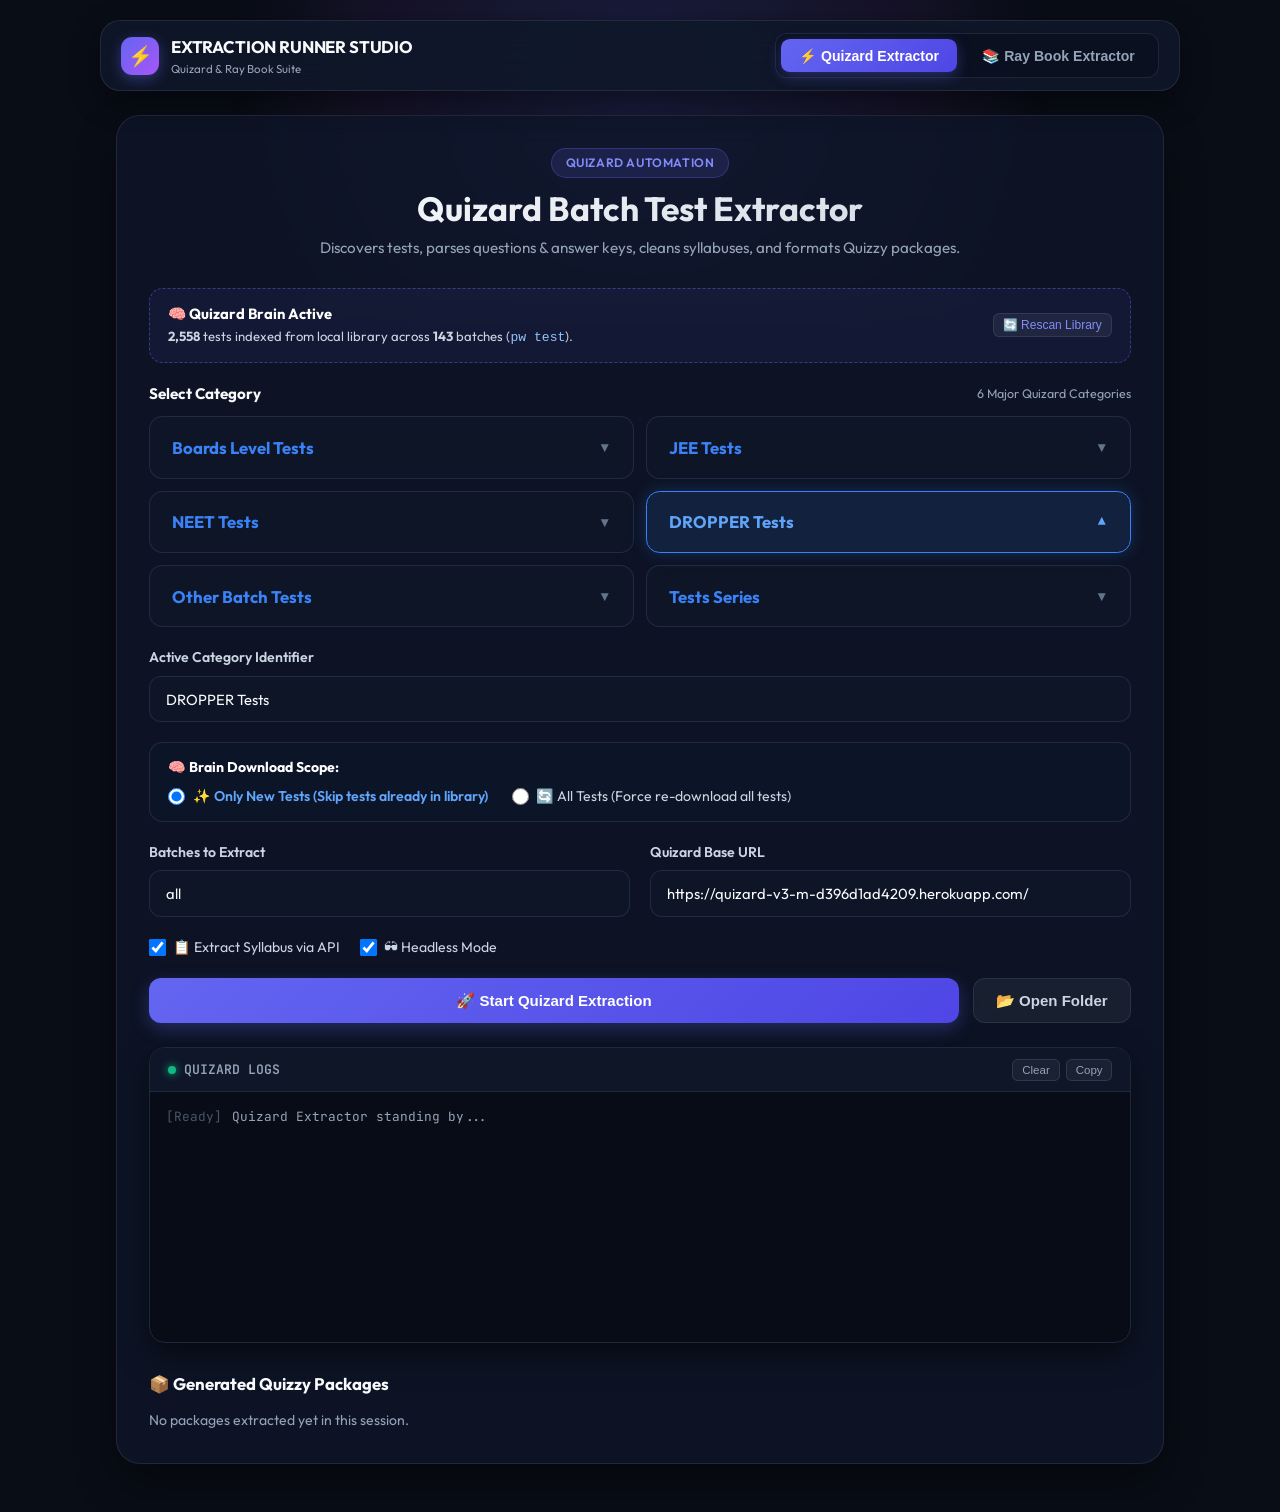
==== commit b91740ca: "Feat: upgrade Quizard with v3 URL, Brain duplicate detector, text format analytics, category grid, a" ====
--- a/static/index.html
+++ b/static/index.html
@@ -536,6 +536,347 @@
       background: rgba(15, 23, 42, 0.95);
     }
 
+    /* Class and Exam Selector (PW Style) */
+    .class-card-grid {
+      display: grid;
+      grid-template-columns: repeat(auto-fit, minmax(110px, 1fr));
+      gap: 0.65rem;
+      margin-bottom: 1.25rem;
+    }
+
+    .class-card-btn {
+      background: rgba(15, 23, 42, 0.7);
+      border: 1.5px solid var(--border);
+      border-radius: 0.85rem;
+      padding: 0.85rem 0.65rem;
+      text-align: center;
+      cursor: pointer;
+      transition: all 0.2s ease;
+      color: var(--text-secondary);
+      font-weight: 600;
+      font-size: 0.92rem;
+      user-select: none;
+    }
+
+    .class-card-btn:hover {
+      border-color: rgba(99, 102, 241, 0.4);
+      color: white;
+      transform: translateY(-2px);
+    }
+
+    .class-card-btn.active {
+      border-color: #3b82f6;
+      background: rgba(59, 130, 246, 0.14);
+      color: #60a5fa;
+      box-shadow: 0 0 16px rgba(59, 130, 246, 0.25);
+    }
+
+    .exam-card-list {
+      display: flex;
+      flex-direction: column;
+      gap: 0.6rem;
+      margin-bottom: 1.25rem;
+    }
+
+    .exam-card-item {
+      background: rgba(15, 23, 42, 0.7);
+      border: 1.5px solid var(--border);
+      border-radius: 0.85rem;
+      padding: 0.85rem 1.15rem;
+      cursor: pointer;
+      display: flex;
+      justify-content: space-between;
+      align-items: center;
+      transition: all 0.2s ease;
+      user-select: none;
+    }
+
+    .exam-card-item:hover {
+      border-color: rgba(99, 102, 241, 0.4);
+      background: rgba(15, 23, 42, 0.85);
+    }
+
+    .exam-card-item.active {
+      border-color: #3b82f6;
+      background: rgba(59, 130, 246, 0.14);
+      box-shadow: 0 0 16px rgba(59, 130, 246, 0.2);
+    }
+
+    .exam-card-title {
+      font-weight: 600;
+      font-size: 0.95rem;
+      color: var(--text);
+    }
+
+    .exam-card-sub {
+      display: flex;
+      align-items: center;
+      gap: 0.5rem;
+      margin-top: 0.25rem;
+      font-size: 0.78rem;
+      color: var(--text-muted);
+    }
+
+    .exam-card-edit-btn {
+      background: rgba(255, 255, 255, 0.08);
+      border: 1px solid var(--border);
+      border-radius: 0.35rem;
+      padding: 0.15rem 0.45rem;
+      font-size: 0.72rem;
+      color: #93c5fd;
+      cursor: pointer;
+    }
+
+    .exam-card-checkbox {
+      width: 20px;
+      height: 20px;
+      border-radius: 0.35rem;
+      border: 1.5px solid var(--border);
+      display: flex;
+      align-items: center;
+      justify-content: center;
+      transition: all 0.2s ease;
+      flex-shrink: 0;
+      font-size: 0.75rem;
+    }
+
+    .exam-card-item.active .exam-card-checkbox {
+      background: #3b82f6;
+      border-color: #3b82f6;
+      color: white;
+    }
+
+    /* Quizard Category Cards (Matching User Screenshot) */
+    .qz-category-grid {
+      display: grid;
+      grid-template-columns: repeat(2, 1fr);
+      gap: 0.75rem;
+      margin-bottom: 1.25rem;
+    }
+    @media (max-width: 640px) {
+      .qz-category-grid {
+        grid-template-columns: 1fr;
+      }
+    }
+    .qz-category-card {
+      background: rgba(15, 23, 42, 0.7);
+      border: 1.5px solid var(--border);
+      border-radius: 0.85rem;
+      padding: 1.1rem 1.35rem;
+      display: flex;
+      justify-content: space-between;
+      align-items: center;
+      cursor: pointer;
+      transition: all 0.2s ease;
+      user-select: none;
+    }
+    .qz-category-card:hover {
+      border-color: rgba(99, 102, 241, 0.5);
+      background: rgba(15, 23, 42, 0.9);
+      transform: translateY(-2px);
+    }
+    .qz-category-card.active {
+      border-color: #3b82f6;
+      background: rgba(59, 130, 246, 0.12);
+      box-shadow: 0 0 16px rgba(59, 130, 246, 0.25);
+    }
+    .qz-category-title {
+      font-weight: 700;
+      font-size: 1.05rem;
+      color: #3b82f6;
+    }
+    .qz-category-card.active .qz-category-title {
+      color: #60a5fa;
+    }
+    .qz-category-chevron {
+      color: #64748b;
+      font-size: 0.85rem;
+      transition: transform 0.2s ease;
+    }
+    .qz-category-card.active .qz-category-chevron {
+      color: #60a5fa;
+      transform: rotate(180deg);
+    }
+
+    /* Ray Book Mode Switcher */
+    .mode-pills-container {
+      display: flex;
+      gap: 0.5rem;
+      background: rgba(10, 15, 30, 0.75);
+      padding: 0.4rem;
+      border-radius: 0.85rem;
+      border: 1px solid var(--border);
+      margin-bottom: 1.25rem;
+      flex-wrap: wrap;
+    }
+
+    .mode-pill-btn {
+      flex: 1;
+      min-width: 160px;
+      padding: 0.7rem 1rem;
+      border-radius: 0.65rem;
+      border: none;
+      background: transparent;
+      color: var(--text-muted);
+      font-weight: 600;
+      font-size: 0.88rem;
+      cursor: pointer;
+      display: flex;
+      align-items: center;
+      justify-content: center;
+      gap: 0.5rem;
+      transition: all 0.2s cubic-bezier(0.16, 1, 0.3, 1);
+      white-space: nowrap;
+    }
+
+    .mode-pill-btn:hover {
+      color: var(--text);
+      background: rgba(255, 255, 255, 0.05);
+    }
+
+    .mode-pill-btn.active {
+      background: linear-gradient(135deg, #6366f1 0%, #4f46e5 100%);
+      color: white;
+      box-shadow: 0 4px 14px rgba(99, 102, 241, 0.35);
+    }
+
+    /* Analysis Result Card */
+    .analysis-card {
+      background: rgba(15, 23, 42, 0.92);
+      border: 1px solid rgba(99, 102, 241, 0.35);
+      border-radius: 1rem;
+      padding: 1.35rem;
+      margin-top: 1.25rem;
+      box-shadow: 0 10px 25px rgba(0, 0, 0, 0.4);
+      animation: fadeIn 0.25s ease;
+    }
+
+    @keyframes fadeIn {
+      from { opacity: 0; transform: translateY(6px); }
+      to { opacity: 1; transform: translateY(0); }
+    }
+
+    .analysis-header-row {
+      display: flex;
+      justify-content: space-between;
+      align-items: center;
+      flex-wrap: wrap;
+      gap: 0.75rem;
+      margin-bottom: 1rem;
+      padding-bottom: 0.85rem;
+      border-bottom: 1px solid var(--border);
+    }
+
+    .chapter-checklist-box {
+      max-height: 380px;
+      overflow-y: auto;
+      background: rgba(10, 15, 28, 0.6);
+      border: 1px solid var(--border);
+      border-radius: 0.75rem;
+      padding: 0.5rem;
+      margin-bottom: 1rem;
+    }
+
+    .chapter-check-item {
+      display: flex;
+      align-items: center;
+      justify-content: space-between;
+      padding: 0.55rem 0.75rem;
+      border-radius: 0.5rem;
+      transition: background 0.15s ease;
+      cursor: pointer;
+      user-select: none;
+    }
+
+    .chapter-check-item:hover {
+      background: rgba(99, 102, 241, 0.1);
+    }
+
+    .chapter-check-item input[type="checkbox"] {
+      width: 18px;
+      height: 18px;
+      accent-color: var(--primary);
+      cursor: pointer;
+    }
+
+    .chap-meta-info {
+      display: flex;
+      align-items: center;
+      gap: 0.65rem;
+      flex: 1;
+      margin-left: 0.65rem;
+      overflow: hidden;
+    }
+
+    .chap-num-tag {
+      background: rgba(99, 102, 241, 0.2);
+      color: #818cf8;
+      font-weight: 700;
+      font-size: 0.75rem;
+      padding: 0.15rem 0.5rem;
+      border-radius: 0.35rem;
+      flex-shrink: 0;
+    }
+
+    .chap-title-text {
+      font-size: 0.88rem;
+      color: var(--text);
+      white-space: nowrap;
+      overflow: hidden;
+      text-overflow: ellipsis;
+    }
+
+    /* Cohort Accordion Items */
+    .cohort-book-card {
+      background: rgba(15, 23, 42, 0.7);
+      border: 1px solid var(--border);
+      border-radius: 0.75rem;
+      margin-bottom: 0.65rem;
+      overflow: hidden;
+      transition: border-color 0.2s ease;
+    }
+
+    .cohort-book-card:hover {
+      border-color: rgba(99, 102, 241, 0.4);
+    }
+
+    .cohort-book-header {
+      display: flex;
+      align-items: center;
+      justify-content: space-between;
+      padding: 0.75rem 1rem;
+      background: rgba(20, 30, 55, 0.5);
+      cursor: pointer;
+      user-select: none;
+    }
+
+    .cohort-book-title-wrap {
+      display: flex;
+      align-items: center;
+      gap: 0.65rem;
+      flex: 1;
+    }
+
+    .cohort-book-chapters-list {
+      display: none;
+      padding: 0.65rem 1rem;
+      border-top: 1px solid var(--border);
+      background: rgba(10, 15, 30, 0.5);
+      max-height: 250px;
+      overflow-y: auto;
+    }
+
+    .tier-badge {
+      display: inline-block;
+      padding: 0.2rem 0.55rem;
+      border-radius: 0.35rem;
+      font-size: 0.72rem;
+      font-weight: 700;
+      margin-bottom: 0.35rem;
+      text-transform: uppercase;
+      letter-spacing: 0.04em;
+    }
+
     /* Modal */
     .modal-backdrop {
       position: fixed;
@@ -727,13 +1068,76 @@
         </div>
 
         <form id="quizard-form">
+          <!-- Brain Active Library Banner -->
+          <div style="background: rgba(99, 102, 241, 0.08); border: 1px dashed rgba(99, 102, 241, 0.45); border-radius: 0.85rem; padding: 0.9rem 1.15rem; margin-bottom: 1.25rem; display: flex; justify-content: space-between; align-items: center; flex-wrap: wrap; gap: 0.75rem;">
+            <div>
+              <span style="font-weight: 700; color: white; display: flex; align-items: center; gap: 0.45rem; font-size: 0.92rem;">
+                🧠 Quizard Brain Active
+              </span>
+              <span style="font-size: 0.82rem; color: #cbd5e1;">
+                <b><span id="qz-brain-tests-count">2,558</span></b> tests indexed from local library across <b><span id="qz-brain-batches-count">143</span></b> batches (<code style="color: #93c5fd;">pw test</code>).
+              </span>
+            </div>
+            <button type="button" id="qz-btn-rescan-brain" class="token-action-btn" onclick="rescanQuizardBrain()">
+              🔄 Rescan Library
+            </button>
+          </div>
+
+          <!-- Step 1: Category Selector (Matching Screenshots) -->
+          <div style="margin-bottom: 1.25rem;">
+            <div style="display: flex; justify-content: space-between; align-items: center; margin-bottom: 0.65rem;">
+              <label class="form-label" style="font-size: 0.95rem; font-weight: 700; color: var(--text); margin-bottom: 0;">
+                Select Category
+              </label>
+              <span style="font-size: 0.78rem; color: var(--text-muted);">6 Major Quizard Categories</span>
+            </div>
+            
+            <div class="qz-category-grid" id="qz-category-selector">
+              <div class="qz-category-card" data-cat="Boards Level Tests" onclick="selectQuizardCategory('Boards Level Tests')">
+                <span class="qz-category-title">Boards Level Tests</span>
+                <span class="qz-category-chevron">▼</span>
+              </div>
+              <div class="qz-category-card" data-cat="JEE Tests" onclick="selectQuizardCategory('JEE Tests')">
+                <span class="qz-category-title">JEE Tests</span>
+                <span class="qz-category-chevron">▼</span>
+              </div>
+              <div class="qz-category-card" data-cat="NEET Tests" onclick="selectQuizardCategory('NEET Tests')">
+                <span class="qz-category-title">NEET Tests</span>
+                <span class="qz-category-chevron">▼</span>
+              </div>
+              <div class="qz-category-card active" data-cat="DROPPER Tests" onclick="selectQuizardCategory('DROPPER Tests')">
+                <span class="qz-category-title">DROPPER Tests</span>
+                <span class="qz-category-chevron">▼</span>
+              </div>
+              <div class="qz-category-card" data-cat="Other Batch Tests" onclick="selectQuizardCategory('Other Batch Tests')">
+                <span class="qz-category-title">Other Batch Tests</span>
+                <span class="qz-category-chevron">▼</span>
+              </div>
+              <div class="qz-category-card" data-cat="Tests Series" onclick="selectQuizardCategory('Tests Series')">
+                <span class="qz-category-title">Tests Series</span>
+                <span class="qz-category-chevron">▼</span>
+              </div>
+            </div>
+          </div>
+
+          <!-- Category Input (Auto-synced & Editable) -->
           <div class="form-group">
-            <label class="form-label" for="qz-category">Category Name</label>
-            <input type="text" id="qz-category" class="form-input" placeholder="e.g. Yakeen NEET 2.0 2026, Aarambh, etc." required>
-            <div style="display: flex; gap: 0.4rem; flex-wrap: wrap; margin-top: 0.5rem;">
-              <span class="chip-badge" onclick="document.getElementById('qz-category').value='Yakeen NEET 2.0 2026'">Yakeen NEET 2.0 2026</span>
-              <span class="chip-badge" onclick="document.getElementById('qz-category').value='Aarambh 2026'">Aarambh 2026</span>
-              <span class="chip-badge" onclick="document.getElementById('qz-category').value='Prayas JEE 2026'">Prayas JEE 2026</span>
+            <label class="form-label" for="qz-category">Active Category Identifier</label>
+            <input type="text" id="qz-category" class="form-input" value="DROPPER Tests" placeholder="e.g. DROPPER Tests, JEE Tests, NEET Tests..." required>
+          </div>
+
+          <!-- Extraction Scope & Brain Filter -->
+          <div class="form-group" style="background: rgba(15, 23, 42, 0.65); border: 1px solid var(--border); border-radius: 0.85rem; padding: 0.85rem 1.15rem; margin-bottom: 1.25rem;">
+            <label class="form-label" style="margin-bottom: 0.5rem; font-weight: 700; color: white;">🧠 Brain Download Scope:</label>
+            <div style="display: flex; gap: 1.5rem; flex-wrap: wrap;">
+              <label style="display: flex; align-items: center; gap: 0.45rem; cursor: pointer; color: #60a5fa; font-size: 0.88rem; font-weight: 600;">
+                <input type="radio" name="qz-download-mode" value="new_only" checked style="width: 17px; height: 17px;">
+                ✨ Only New Tests (Skip tests already in library)
+              </label>
+              <label style="display: flex; align-items: center; gap: 0.45rem; cursor: pointer; color: var(--text-secondary); font-size: 0.88rem;">
+                <input type="radio" name="qz-download-mode" value="all" style="width: 17px; height: 17px;">
+                🔄 All Tests (Force re-download all tests)
+              </label>
             </div>
           </div>
 
@@ -745,7 +1149,7 @@
 
             <div class="form-group">
               <label class="form-label" for="qz-base-url">Quizard Base URL</label>
-              <input type="text" id="qz-base-url" class="form-input" value="https://quizard-v3-new-4fb72be6e76b.herokuapp.com/">
+              <input type="text" id="qz-base-url" class="form-input" value="https://quizard-v3-m-d396d1ad4209.herokuapp.com/">
             </div>
           </div>
 
@@ -795,6 +1199,39 @@
             <p style="color: var(--text-muted); font-size: 0.88rem;">No packages extracted yet in this session.</p>
           </div>
         </div>
+
+        <!-- Test Format & Questions Breakdown (New Format) -->
+        <div id="qz-text-analysis-section" style="display: none; margin-top: 1.75rem; background: rgba(15, 23, 42, 0.7); border: 1px solid var(--border); border-radius: 1rem; padding: 1.25rem;">
+          <div style="display: flex; justify-content: space-between; align-items: center; margin-bottom: 0.85rem; flex-wrap: wrap; gap: 0.5rem;">
+            <div>
+              <h3 style="font-size: 1.05rem; color: white; font-weight: 700; margin-bottom: 0.2rem;">
+                📝 Test Format &amp; Questions Analysis (New Format)
+              </h3>
+              <span style="font-size: 0.8rem; color: var(--text-muted);">
+                Live report of question text extraction and LaTeX support per test
+              </span>
+            </div>
+            <div style="display: flex; gap: 0.5rem; flex-wrap: wrap;">
+              <span class="chip-badge" style="background: rgba(16, 185, 129, 0.2); color: #34d399; font-weight: 700;">
+                ✨ <span id="qz-stat-text">0</span> Text Tests
+              </span>
+              <span class="chip-badge" style="background: rgba(148, 163, 184, 0.15); color: #94a3b8;">
+                🖼️ <span id="qz-stat-image">0</span> Image Tests
+              </span>
+              <span class="chip-badge" style="background: rgba(99, 102, 241, 0.2); color: #818cf8;">
+                🧠 <span id="qz-stat-skipped">0</span> Brain Skipped
+              </span>
+            </div>
+          </div>
+          
+          <div style="margin-bottom: 0.85rem;">
+            <input type="text" id="qz-test-search" class="form-input" style="padding: 0.5rem 0.85rem; font-size: 0.84rem;" placeholder="🔎 Search tests by name or batch..." oninput="filterQuizardTestDetails()">
+          </div>
+
+          <div id="qz-test-details-list" style="max-height: 380px; overflow-y: auto; padding-right: 0.35rem;">
+            <!-- Dynamically populated test format cards -->
+          </div>
+        </div>
       </div>
     </div>
 
@@ -805,92 +1242,362 @@
       <div class="hero-card">
         <div class="hero-header">
           <span class="hero-badge">PW &amp; STREAMFILES BOOK DECRYPTOR</span>
-          <h1 class="hero-title">Ray Book Batch Extractor</h1>
-          <p class="hero-desc">Batch download up to 30 encrypted books, reverse XOR ciphers, and synthesize nanmedian templates to eliminate repeating watermarks.</p>
+          <h1 class="hero-title">Ray Book Multi-Engine Extractor</h1>
+          <p class="hero-desc">Extract full books via Book ID, batch-extract whole cohorts (12th JEE, Dropper JEE, 12th NEET, Dropper NEET) with interactive chapter selection, unlimited direct URLs, and 3-tier smart zipping (per book, per 5 books, and complete whole).</p>
         </div>
 
-        <form id="ray-form">
-          <!-- Global Configuration -->
+        <!-- Global Settings Card -->
+        <div class="card" style="margin-bottom: 1.25rem;">
+          <h3 style="font-size: 1rem; margin-bottom: 0.85rem; color: #818cf8; display: flex; align-items: center; gap: 0.5rem;">
+            ⚙️ Global Settings &amp; Authentication
+          </h3>
+          <div class="form-group">
+            <div style="display: flex; justify-content: space-between; align-items: center; margin-bottom: 0.45rem;">
+              <label class="form-label" for="ray-token" style="margin-bottom: 0;">
+                Authorization Bearer Token (Pre-Filled)
+              </label>
+              <div style="display: flex; gap: 0.4rem;">
+                <button type="button" class="token-action-btn" onclick="toggleTokenVisibility()">👁 View</button>
+                <button type="button" class="token-action-btn" onclick="resetToDefaultToken()">🔄 Reset</button>
+              </div>
+            </div>
+            <input type="password" id="ray-token" class="form-input" placeholder="Bearer eyJ0eXAiOiJKV1QiLC..." required>
+            <small style="color: #34d399; font-size: 0.78rem; margin-top: 0.35rem; display: flex; align-items: center; gap: 0.35rem;">
+              ✓ Active token pre-configured and saved. You do not need to enter it manually.
+            </small>
+          </div>
+
+          <div style="display: flex; align-items: center; padding-top: 0.35rem;">
+            <label style="display: flex; align-items: center; gap: 0.55rem; cursor: pointer; color: var(--text); font-weight: 500; font-size: 0.9rem;">
+              <input type="checkbox" id="ray-watermark-toggle" checked style="width: 18px; height: 18px;">
+              ✨ Auto-Remove Watermarks (Template Inversion via nanmedian)
+            </label>
+          </div>
+        </div>
+
+        <!-- Extraction Mode Switcher -->
+        <div class="mode-pills-container">
+          <button type="button" id="ray-tab-book-btn" class="mode-pill-btn active" onclick="switchRaySubMode('book')">
+            📚 Mode 1: Single Book (via Book ID)
+          </button>
+          <button type="button" id="ray-tab-cohort-btn" class="mode-pill-btn" onclick="switchRaySubMode('cohort')">
+            🎓 Mode 2: Cohort / Class Batch (12th JEE, Dropper JEE...)
+          </button>
+          <button type="button" id="ray-tab-urls-btn" class="mode-pill-btn" onclick="switchRaySubMode('urls')">
+            🔗 Mode 3: Direct URLs (Unlimited)
+          </button>
+        </div>
+
+        <!-- ============================================================= -->
+        <!-- MODE 1: SINGLE BOOK VIA BOOK ID -->
+        <!-- ============================================================= -->
+        <div id="ray-sec-book">
           <div class="card">
-            <h3 style="font-size: 1rem; margin-bottom: 0.85rem; color: #818cf8; display: flex; align-items: center; gap: 0.5rem;">
-              ⚙️ Global Settings
+            <h3 style="font-size: 1.05rem; color: var(--text); font-weight: 600; margin-bottom: 0.4rem;">
+              📖 Extract Book via Book ID
             </h3>
+            <p style="font-size: 0.82rem; color: var(--text-muted); margin-bottom: 1rem;">
+              Enter any Book ID or API/Viewer URL. It will automatically fetch the book title and all chapters, allowing you to select chapters and export an individual ZIP for the book.
+            </p>
+
             <div class="form-group">
-              <div style="display: flex; justify-content: space-between; align-items: center; margin-bottom: 0.45rem;">
-                <label class="form-label" for="ray-token" style="margin-bottom: 0;">
-                  Authorization Bearer Token (Pre-Filled)
+              <label class="form-label" for="ray-book-id-input">Book ID or URL</label>
+              <div style="display: flex; gap: 0.5rem; flex-wrap: wrap;">
+                <input type="text" id="ray-book-id-input" class="form-input" style="flex: 1; min-width: 260px;" placeholder="e.g. 699eb4309a1240f7a2d435ba or full URL">
+                <button type="button" id="ray-btn-analyse-book" class="btn btn-primary" onclick="analyseBook()">
+                  🔍 Analyse Book
+                </button>
+              </div>
+              <div style="display: flex; gap: 0.45rem; flex-wrap: wrap; margin-top: 0.6rem; align-items: center;">
+                <span style="font-size: 0.76rem; color: var(--text-muted);">Quick Example:</span>
+                <span class="chip-badge" onclick="document.getElementById('ray-book-id-input').value='699eb4309a1240f7a2d435ba'; analyseBook();">
+                  38 Years NEET Chemistry (699eb430...)
+                </span>
+              </div>
+            </div>
+
+            <!-- Analysis Box for Book ID -->
+            <div id="ray-book-analysis-box" class="analysis-card" style="display: none;">
+              <div class="analysis-header-row">
+                <div>
+                  <span class="tier-badge" style="background: rgba(99, 102, 241, 0.25); color: #818cf8;">BOOK DISCOVERED</span>
+                  <h4 id="ray-analysis-book-title" style="font-size: 1.1rem; color: white; margin-top: 0.2rem;">Book Title</h4>
+                  <span id="ray-analysis-book-meta" style="font-size: 0.82rem; color: var(--text-muted);">23 Chapters Found</span>
+                </div>
+                <div style="display: flex; gap: 0.4rem; flex-wrap: wrap;">
+                  <button type="button" class="token-action-btn" onclick="toggleAllBookChapters(true)">Select All</button>
+                  <button type="button" class="token-action-btn" onclick="toggleAllBookChapters(false)">Deselect All</button>
+                  <button type="button" class="token-action-btn" onclick="invertBookChapters()">Invert</button>
+                </div>
+              </div>
+
+              <div class="form-group">
+                <label class="form-label" for="ray-custom-book-name">Custom Book Title (Used for PDF &amp; ZIP filename)</label>
+                <input type="text" id="ray-custom-book-name" class="form-input">
+              </div>
+
+              <div style="display: flex; justify-content: space-between; align-items: center; margin-bottom: 0.5rem;">
+                <label class="form-label" style="margin-bottom: 0;">Select Chapters to Extract:</label>
+                <span id="ray-book-selected-count" style="font-size: 0.8rem; color: var(--accent); font-weight: 600;">0 selected</span>
+              </div>
+
+              <!-- Checklist -->
+              <div id="ray-book-chapter-list" class="chapter-checklist-box">
+                <!-- Dynamically populated chapters -->
+              </div>
+
+              <div style="background: rgba(16, 185, 129, 0.1); border: 1px solid rgba(16, 185, 129, 0.25); border-radius: 0.65rem; padding: 0.75rem 1rem; margin-bottom: 1rem; font-size: 0.82rem; color: #6ee7b7;">
+                📦 <b>Auto-Zipping:</b> Selected chapters will be extracted to individual PDFs and automatically bundled into a <b>ZIP per book</b>.
+              </div>
+
+              <button type="button" id="ray-btn-start-book" class="btn btn-primary" style="width: 100%; padding: 0.95rem;" onclick="startBookExtraction()">
+                🚀 Extract Selected Chapters
+              </button>
+            </div>
+          </div>
+        </div>
+
+        <!-- ============================================================= -->
+        <!-- MODE 2: COHORT / CLASS BATCH -->
+        <!-- ============================================================= -->
+        <div id="ray-sec-cohort" style="display: none;">
+          <div class="card">
+            <h3 style="font-size: 1.05rem; color: var(--text); font-weight: 600; margin-bottom: 0.4rem;">
+              🎓 Batch Extract Cohort / Class Books
+            </h3>
+            <p style="font-size: 0.82rem; color: var(--text-muted); margin-bottom: 1rem;">
+              Select or type any Cohort (e.g. 12th JEE, Dropper JEE, 12th NEET, Dropper NEET). It analyses all books and chapters, lets you pick which books &amp; chapters to extract, and generates a <b>ZIP per book</b>, a <b>ZIP per 5 books</b>, and a <b>ZIP of the whole cohort</b>!
+            </p>
+
+            <!-- Step 1: Select Class (PW Style) -->
+            <div style="margin-bottom: 1.25rem;">
+              <div style="display: flex; justify-content: space-between; align-items: center; margin-bottom: 0.65rem;">
+                <label class="form-label" style="font-size: 0.95rem; font-weight: 700; color: var(--text); margin-bottom: 0;">
+                  Select Class
                 </label>
+                <span style="font-size: 0.78rem; color: var(--text-muted);">Step 1 of 2</span>
+              </div>
+              <div class="class-card-grid" id="ray-class-selector">
+                <div class="class-card-btn" data-class="9th" onclick="selectClass('9th')">
+                  <div style="font-size: 0.78rem; opacity: 0.85;">Class</div>
+                  <div style="font-size: 1.05rem; font-weight: 700;">9th</div>
+                </div>
+                <div class="class-card-btn active" data-class="10th" onclick="selectClass('10th')">
+                  <div style="font-size: 0.78rem; opacity: 0.85;">Class</div>
+                  <div style="font-size: 1.05rem; font-weight: 700;">10th</div>
+                </div>
+                <div class="class-card-btn" data-class="11th" onclick="selectClass('11th')">
+                  <div style="font-size: 0.78rem; opacity: 0.85;">Class</div>
+                  <div style="font-size: 1.05rem; font-weight: 700;">11th</div>
+                </div>
+                <div class="class-card-btn" data-class="12th" onclick="selectClass('12th')">
+                  <div style="font-size: 0.78rem; opacity: 0.85;">Class</div>
+                  <div style="font-size: 1.05rem; font-weight: 700;">12th</div>
+                </div>
+                <div class="class-card-btn" data-class="dropper" onclick="selectClass('dropper')" style="display: flex; align-items: center; justify-content: center;">
+                  <div style="font-size: 1.05rem; font-weight: 700; padding: 0.5rem 0;">Dropper</div>
+                </div>
+              </div>
+            </div>
+
+            <!-- Step 2: Select Exam(s) (PW Style) -->
+            <div style="margin-bottom: 1.25rem;">
+              <div style="display: flex; justify-content: space-between; align-items: center; margin-bottom: 0.65rem;">
+                <label class="form-label" style="font-size: 0.95rem; font-weight: 700; color: var(--text); margin-bottom: 0;">
+                  Select Exam(s)
+                </label>
+                <span style="font-size: 0.78rem; color: var(--text-muted);">Step 2 of 2</span>
+              </div>
+              <div class="exam-card-list" id="ray-exam-selector">
+                <!-- NEET -->
+                <div class="exam-card-item" id="exam-card-neet" onclick="toggleExam('neet')">
+                  <div>
+                    <div class="exam-card-title">NEET</div>
+                  </div>
+                  <div class="exam-card-checkbox" id="exam-check-neet"></div>
+                </div>
+
+                <!-- IIT-JEE -->
+                <div class="exam-card-item" id="exam-card-jee" onclick="toggleExam('jee')">
+                  <div>
+                    <div class="exam-card-title">IIT-JEE</div>
+                  </div>
+                  <div class="exam-card-checkbox" id="exam-check-jee"></div>
+                </div>
+
+                <!-- School/Board Exam (Active by default for 10th) -->
+                <div class="exam-card-item active" id="exam-card-boards" onclick="toggleExam('boards')">
+                  <div style="width: 100%;">
+                    <div style="display: flex; justify-content: space-between; align-items: center;">
+                      <div class="exam-card-title">School/Board Exam</div>
+                      <div class="exam-card-checkbox" id="exam-check-boards">✓</div>
+                    </div>
+                    <div id="exam-board-sub" style="border-top: 1px solid rgba(255, 255, 255, 0.08); margin-top: 0.6rem; padding-top: 0.6rem; display: flex; justify-content: space-between; align-items: center;">
+                      <span id="ray-selected-board-name" style="font-size: 0.84rem; color: #94a3b8; font-weight: 500;">CBSE</span>
+                      <button type="button" class="exam-card-edit-btn" onclick="event.stopPropagation(); cycleBoardSelection();">
+                        ✏ Edit Board
+                      </button>
+                    </div>
+                  </div>
+                </div>
+
+                <!-- UPSC -->
+                <div class="exam-card-item" id="exam-card-upsc" onclick="toggleExam('upsc')">
+                  <div>
+                    <div class="exam-card-title">UPSC</div>
+                  </div>
+                  <div class="exam-card-checkbox" id="exam-check-upsc"></div>
+                </div>
+
+                <!-- Others -->
+                <div class="exam-card-item" id="exam-card-others" onclick="toggleExam('others')">
+                  <div style="width: 100%;">
+                    <div style="display: flex; justify-content: space-between; align-items: center;">
+                      <div class="exam-card-title">Others</div>
+                      <div class="exam-card-checkbox" id="exam-check-others"></div>
+                    </div>
+                    <div id="exam-others-sub" style="display: none; border-top: 1px solid rgba(255, 255, 255, 0.08); margin-top: 0.6rem; padding-top: 0.6rem;">
+                      <input type="text" id="ray-others-custom-input" class="form-input" style="padding: 0.4rem 0.7rem; font-size: 0.82rem;" placeholder="Type custom exam or batch name..." onclick="event.stopPropagation();" oninput="computeCohortFromSelection();">
+                    </div>
+                  </div>
+                </div>
+              </div>
+            </div>
+
+            <!-- Dynamic Cohort Result Banner -->
+            <div style="background: rgba(99, 102, 241, 0.08); border: 1px dashed rgba(99, 102, 241, 0.45); border-radius: 0.85rem; padding: 0.9rem 1.15rem; margin-bottom: 1.25rem; display: flex; justify-content: space-between; align-items: center; flex-wrap: wrap; gap: 0.75rem;">
+              <div>
+                <span style="font-size: 0.74rem; text-transform: uppercase; letter-spacing: 0.06em; color: var(--text-muted); font-weight: 700; display: block;">Computed Target Cohort:</span>
+                <div style="display: flex; align-items: center; gap: 0.6rem; margin-top: 0.25rem; flex-wrap: wrap;">
+                  <span id="ray-cohort-badge-text" style="font-size: 1.15rem; font-weight: 700; color: #60a5fa; font-family: 'JetBrains Mono', monospace;">10th boards</span>
+                  <span id="ray-cohort-rule-note" style="font-size: 0.76rem; color: #a5b4fc; background: rgba(99, 102, 241, 0.2); padding: 0.2rem 0.55rem; border-radius: 9999px;">
+                    Rule applied: Class 10th + School/Board = 10th boards
+                  </span>
+                </div>
+              </div>
+            </div>
+
+            <!-- Cohort Input & Trigger Action -->
+            <div class="form-group" style="margin-bottom: 1.25rem;">
+              <label class="form-label" for="ray-cohort-input">Target Cohort Identifier (Editable)</label>
+              <div style="display: flex; gap: 0.5rem; flex-wrap: wrap;">
+                <input type="text" id="ray-cohort-input" class="form-input" style="flex: 1; min-width: 260px; font-weight: 600;" value="10th boards" placeholder="e.g. 10th boards, 11th jee, 12th neet, dropper jee">
+                <button type="button" id="ray-btn-analyse-cohort" class="btn btn-primary" onclick="analyseCohort()" style="min-width: 175px;">
+                  🔍 Analyse Cohort
+                </button>
+              </div>
+              <div style="display: flex; gap: 0.45rem; flex-wrap: wrap; margin-top: 0.75rem; align-items: center;">
+                <span style="font-size: 0.76rem; color: var(--text-muted); margin-right: 0.25rem;">Quick Presets:</span>
+                <span class="chip-badge" onclick="setCohortPreset('10th boards')">10th Boards</span>
+                <span class="chip-badge" onclick="setCohortPreset('DROPPER_JEE')">Dropper JEE</span>
+                <span class="chip-badge" onclick="setCohortPreset('DROPPER_NEET')">Dropper NEET</span>
+                <span class="chip-badge" onclick="setCohortPreset('12_JEE')">12th JEE</span>
+                <span class="chip-badge" onclick="setCohortPreset('12_NEET')">12th NEET</span>
+                <span class="chip-badge" onclick="setCohortPreset('11_JEE')">11th JEE</span>
+                <span class="chip-badge" onclick="setCohortPreset('11_NEET')">11th NEET</span>
+              </div>
+            </div>
+
+            <!-- Cohort Analysis Results -->
+            <div id="ray-cohort-analysis-box" class="analysis-card" style="display: none;">
+              <div class="analysis-header-row">
+                <div>
+                  <span class="tier-badge" style="background: rgba(16, 185, 129, 0.25); color: #34d399;">COHORT ANALYSED</span>
+                  <h4 id="ray-cohort-title" style="font-size: 1.15rem; color: white; margin-top: 0.2rem;">Dropper JEE</h4>
+                  <span id="ray-cohort-meta" style="font-size: 0.82rem; color: var(--text-muted);">29 Books &amp; 432 Chapters Available</span>
+                </div>
+                <div style="display: flex; gap: 0.4rem; flex-wrap: wrap;">
+                  <button type="button" class="token-action-btn" onclick="toggleAllCohortBooks(true)">Select All Books</button>
+                  <button type="button" class="token-action-btn" onclick="toggleAllCohortBooks(false)">Deselect All</button>
+                  <button type="button" class="token-action-btn" onclick="selectFirstNCohortBooks(5)">First 5 Books</button>
+                  <button type="button" class="token-action-btn" onclick="selectFirstNCohortBooks(10)">First 10 Books</button>
+                </div>
+              </div>
+
+              <!-- 3-Tier Architecture Information Banner -->
+              <div style="background: linear-gradient(135deg, rgba(99, 102, 241, 0.15) 0%, rgba(16, 185, 129, 0.15) 100%); border: 1px solid rgba(99, 102, 241, 0.35); border-radius: 0.75rem; padding: 0.85rem 1rem; margin-bottom: 1rem; font-size: 0.83rem; line-height: 1.55;">
+                <span style="font-weight: 700; color: white; display: block; margin-bottom: 0.3rem;">✨ 3-Tier Multi-ZIP Output Architecture:</span>
+                <span style="color: #cbd5e1; display: block;">1️⃣ <b>ZIP per book:</b> Every selected book gets its own ZIP archive (e.g. <code>Prayas_Physics.zip</code>).</span>
+                <span style="color: #cbd5e1; display: block;">2️⃣ <b>ZIP per 5 books:</b> Segmented batch ZIPs for easy downloads (e.g. <code>Part_1_(Books_1-5).zip</code>).</span>
+                <span style="color: #cbd5e1; display: block;">3️⃣ <b>ZIP of whole:</b> Consolidated master archive with all books and chapters.</span>
+              </div>
+
+              <!-- Filter Search & Selection Summary -->
+              <div style="display: flex; justify-content: space-between; align-items: center; margin-bottom: 0.75rem; flex-wrap: wrap; gap: 0.5rem;">
+                <input type="text" id="ray-cohort-search" class="form-input" style="flex: 1; min-width: 220px; padding: 0.55rem 0.85rem; font-size: 0.84rem;" placeholder="🔎 Filter books by name (e.g. Physics, Chemistry, Modules)..." oninput="filterCohortBooks()">
+                <span id="ray-cohort-selection-summary" style="font-size: 0.82rem; color: var(--accent); font-weight: 600;">
+                  0 books selected (0 chapters)
+                </span>
+              </div>
+
+              <!-- Books Tree Checklist -->
+              <div id="ray-cohort-books-list" style="max-height: 440px; overflow-y: auto; padding-right: 0.35rem; margin-bottom: 1rem;">
+                <!-- Dynamically populated books -->
+              </div>
+
+              <button type="button" id="ray-btn-start-cohort" class="btn btn-primary" style="width: 100%; padding: 0.95rem;" onclick="startCohortExtraction()">
+                🚀 Start Cohort Batch Extraction
+              </button>
+            </div>
+          </div>
+        </div>
+
+        <!-- ============================================================= -->
+        <!-- MODE 3: DIRECT URLS BATCH (UNLIMITED) -->
+        <!-- ============================================================= -->
+        <div id="ray-sec-urls" style="display: none;">
+          <form id="ray-form-urls" onsubmit="event.preventDefault(); startUrlsExtraction();">
+            <div class="card">
+              <div class="form-group">
+                <label class="form-label" for="ray-urls-zip-name">Master Consolidated ZIP Name</label>
+                <input type="text" id="ray-urls-zip-name" class="form-input" value="Extracted_Books.zip" placeholder="Extracted_Books.zip">
+              </div>
+
+              <div style="display: flex; justify-content: space-between; align-items: center; margin-bottom: 1rem; flex-wrap: wrap; gap: 0.5rem;">
+                <div>
+                  <h3 style="font-size: 1.05rem; color: var(--text); font-weight: 600;">
+                    📚 Target Book URLs &amp; Custom Names (<span id="ray-book-count">1</span> Items — Unlimited)
+                  </h3>
+                  <span style="font-size: 0.78rem; color: var(--text-muted);">Fill Target URL (or asset_ref) and custom book name. No limit on entries!</span>
+                </div>
                 <div style="display: flex; gap: 0.4rem;">
-                  <button type="button" class="token-action-btn" onclick="toggleTokenVisibility()">👁 View</button>
-                  <button type="button" class="token-action-btn" onclick="resetToDefaultToken()">🔄 Reset</button>
+                  <button type="button" class="btn btn-secondary" style="padding: 0.4rem 0.8rem; font-size: 0.8rem; min-height: 36px;" onclick="openBulkPasteModal()">
+                    📋 Bulk Paste
+                  </button>
+                  <button type="button" class="btn btn-secondary" style="padding: 0.4rem 0.8rem; font-size: 0.8rem; min-height: 36px;" onclick="clearAllBookRows()">
+                    Clear All
+                  </button>
                 </div>
               </div>
-              <input type="password" id="ray-token" class="form-input" placeholder="Bearer eyJ0eXAiOiJKV1QiLC..." required>
-              <small style="color: #34d399; font-size: 0.78rem; margin-top: 0.35rem; display: flex; align-items: center; gap: 0.35rem;">
-                ✓ Active token pre-configured and saved. You do not need to enter it manually.
-              </small>
+
+              <!-- Book Rows Grid -->
+              <div class="book-rows-container" id="ray-book-rows">
+                <!-- Dynamically populated rows -->
+              </div>
+
+              <div style="margin-top: 1rem; display: flex; justify-content: space-between; align-items: center; flex-wrap: wrap; gap: 0.5rem;">
+                <button type="button" id="ray-add-row-btn" class="btn btn-secondary" onclick="addBookRow()" style="min-height: 42px;">
+                  ➕ Add Another Book URL
+                </button>
+                <span id="ray-limit-msg" style="color: #34d399; font-size: 0.82rem;">✓ Unlimited items supported</span>
+              </div>
             </div>
 
-            <div class="grid-2">
-              <div class="form-group">
-                <label class="form-label" for="ray-zip-name">Master Consolidated ZIP Name</label>
-                <input type="text" id="ray-zip-name" class="form-input" value="Extracted_Books.zip" placeholder="Extracted_Books.zip">
-              </div>
-
-              <div class="form-group" style="display: flex; align-items: center; padding-top: 0.85rem;">
-                <label style="display: flex; align-items: center; gap: 0.55rem; cursor: pointer; color: var(--text); font-weight: 500; font-size: 0.9rem;">
-                  <input type="checkbox" id="ray-watermark-toggle" checked style="width: 18px; height: 18px;">
-                  ✨ Auto-Remove Watermarks (Template Inversion)
-                </label>
-              </div>
-            </div>
-          </div>
-
-          <!-- Dynamic Book Items Form (Up to 30) -->
-          <div class="card">
-            <div style="display: flex; justify-content: space-between; align-items: center; margin-bottom: 1rem; flex-wrap: wrap; gap: 0.5rem;">
-              <div>
-                <h3 style="font-size: 1.05rem; color: var(--text); font-weight: 600;">
-                  📚 Target Book URLs &amp; Custom Names (<span id="ray-book-count">1</span>/30)
-                </h3>
-                <span style="font-size: 0.78rem; color: var(--text-muted);">Fill Target URL (or asset_ref) and your desired custom book name.</span>
-              </div>
-              <div style="display: flex; gap: 0.4rem;">
-                <button type="button" class="btn btn-secondary" style="padding: 0.4rem 0.8rem; font-size: 0.8rem; min-height: 36px;" onclick="openBulkPasteModal()">
-                  📋 Bulk Paste
-                </button>
-                <button type="button" class="btn btn-secondary" style="padding: 0.4rem 0.8rem; font-size: 0.8rem; min-height: 36px;" onclick="clearAllBookRows()">
-                  Clear All
-                </button>
-              </div>
-            </div>
-
-            <!-- Book Rows Grid -->
-            <div class="book-rows-container" id="ray-book-rows">
-              <!-- Dynamically populated rows -->
-            </div>
-
-            <div style="margin-top: 1rem; display: flex; justify-content: space-between; align-items: center; flex-wrap: wrap; gap: 0.5rem;">
-              <button type="button" id="ray-add-row-btn" class="btn btn-secondary" onclick="addBookRow()" style="min-height: 42px;">
-                ➕ Add Another Book URL
-              </button>
-              <span id="ray-limit-msg" style="color: var(--text-muted); font-size: 0.82rem;">Maximum 30 books per batch</span>
-            </div>
-          </div>
-
-          <!-- Action Buttons -->
-          <div class="action-buttons-group" style="display: flex; gap: 0.85rem; margin-top: 1.25rem;">
-            <button type="submit" id="ray-btn-start" class="btn btn-primary" style="flex: 1; padding: 0.95rem;">
-              🚀 Start Batch Extraction
+            <button type="submit" id="ray-btn-start-urls" class="btn btn-primary" style="width: 100%; margin-top: 1.25rem; padding: 0.95rem;">
+              🚀 Start URL Batch Extraction
             </button>
-            <button type="button" id="ray-btn-stop" class="btn btn-danger" style="display: none; padding: 0.95rem;">
-              🛑 Stop Extraction
-            </button>
-            <button type="button" class="btn btn-secondary" onclick="openFolder('ray-book')" style="padding: 0.95rem;">
-              📂 Open Folder
-            </button>
-          </div>
-        </form>
+          </form>
+        </div>
+
+        <!-- Global Action Controls (Stop & Folder) -->
+        <div style="display: flex; gap: 0.85rem; margin-top: 1rem;">
+          <button type="button" id="ray-btn-stop" class="btn btn-danger" style="display: none; flex: 1; padding: 0.95rem;" onclick="stopRayExtraction()">
+            🛑 Stop Extraction
+          </button>
+          <button type="button" class="btn btn-secondary" onclick="openFolder('ray-book')" style="padding: 0.95rem; min-width: 150px;">
+            📂 Open Output Folder
+          </button>
+        </div>
 
         <!-- Live Progress Bar -->
         <div id="ray-progress-panel" style="display: none; margin-top: 1.5rem; background: rgba(15, 23, 42, 0.7); border: 1px solid var(--border); border-radius: 1rem; padding: 1.15rem;">
@@ -901,6 +1608,7 @@
           <div class="progress-bar-container">
             <div class="progress-bar-fill" id="ray-progress-fill"></div>
           </div>
+          <div id="ray-active-details" style="font-size: 0.78rem; color: var(--text-muted); margin-top: 0.5rem; font-family: 'JetBrains Mono', monospace;"></div>
         </div>
 
         <!-- Live Terminal for Ray Book -->
@@ -916,31 +1624,52 @@
             </div>
           </div>
           <div class="terminal-body" id="ray-terminal-body">
-            <div class="log-line"><span class="log-time">[Ready]</span> <span class="log-msg">Ray Book Extractor ready. Add URLs and click Start.</span></div>
+            <div class="log-line"><span class="log-time">[Ready]</span> <span class="log-msg">Ray Book Extractor ready. Select a mode above and begin.</span></div>
           </div>
         </div>
 
         <!-- Download Section for Ray Book -->
         <div id="ray-downloads-section" style="margin-top: 1.75rem;">
           <h3 style="font-size: 1.1rem; margin-bottom: 0.85rem; color: var(--text);">
-            📥 Download Extracted Books
+            📥 Download Extracted Files &amp; Multi-Tier Archives
           </h3>
 
-          <!-- Consolidated Master ZIP Card -->
+          <!-- Consolidated Master ZIP Card (Tier 3) -->
           <div id="ray-master-zip-card" style="display: none; background: linear-gradient(135deg, rgba(99, 102, 241, 0.15) 0%, rgba(16, 185, 129, 0.15) 100%); border: 1px solid rgba(99, 102, 241, 0.4); border-radius: 1rem; padding: 1.15rem 1.35rem; margin-bottom: 1rem; justify-content: space-between; align-items: center;">
             <div>
-              <span style="display: inline-block; padding: 0.2rem 0.5rem; background: #10b981; color: black; font-weight: 700; font-size: 0.72rem; border-radius: 0.35rem; margin-bottom: 0.4rem;">CONSOLIDATED ARCHIVE</span>
+              <span class="tier-badge" style="background: #10b981; color: black;">TIER 3 • CONSOLIDATED MASTER ARCHIVE</span>
               <h4 id="ray-zip-card-name" style="font-size: 1.05rem; color: white;">Extracted_Books.zip</h4>
-              <span id="ray-zip-card-meta" style="font-size: 0.8rem; color: var(--text-muted);">All books inside with custom names</span>
+              <span id="ray-zip-card-meta" style="font-size: 0.8rem; color: var(--text-muted);">All books &amp; chapters inside</span>
             </div>
             <a id="ray-zip-download-btn" href="#" class="btn btn-primary" style="padding: 0.7rem 1.4rem;">
-              📦 Download Full ZIP
+              📦 Download Master ZIP
             </a>
           </div>
 
-          <!-- Individual Files List -->
-          <div id="ray-individual-downloads">
-            <p style="color: var(--text-muted); font-size: 0.88rem;">No extracted book files yet in this session.</p>
+          <!-- 5-Book Batch Part Archives Container (Tier 2) -->
+          <div id="ray-part-zips-section" style="display: none; margin-bottom: 1.25rem;">
+            <h4 style="font-size: 0.95rem; color: #a78bfa; margin-bottom: 0.5rem; display: flex; align-items: center; gap: 0.45rem;">
+              🗂️ Tier 2: 5-Book Batch Archives
+            </h4>
+            <div id="ray-part-zips-list"></div>
+          </div>
+
+          <!-- Individual Book ZIP Archives (Tier 1) -->
+          <div id="ray-book-zips-section" style="display: none; margin-bottom: 1.25rem;">
+            <h4 style="font-size: 0.95rem; color: #38bdf8; margin-bottom: 0.5rem; display: flex; align-items: center; gap: 0.45rem;">
+              📚 Tier 1: Individual Book Archives (ZIP Per Book)
+            </h4>
+            <div id="ray-book-zips-list"></div>
+          </div>
+
+          <!-- Individual Chapter PDFs -->
+          <div id="ray-individual-section" style="margin-bottom: 1rem;">
+            <h4 style="font-size: 0.95rem; color: var(--text-muted); margin-bottom: 0.5rem; display: flex; align-items: center; gap: 0.45rem;">
+              📄 Individual Chapter PDFs
+            </h4>
+            <div id="ray-individual-downloads">
+              <p style="color: var(--text-muted); font-size: 0.88rem;">No extracted book files yet in this session.</p>
+            </div>
           </div>
         </div>
 
@@ -1050,25 +1779,86 @@
     // ==========================================
     let qzPolling = null;
     let qzLastLogIdx = 0;
+    let qzAllTestDetails = [];
 
     const qzForm = document.getElementById('quizard-form');
     const qzBtnStart = document.getElementById('qz-btn-start');
     const qzBtnStop = document.getElementById('qz-btn-stop');
 
+    function selectQuizardCategory(catName) {
+      document.querySelectorAll('.qz-category-card').forEach(c => {
+        if (c.getAttribute('data-cat') === catName) {
+          c.classList.add('active');
+        } else {
+          c.classList.remove('active');
+        }
+      });
+      const input = document.getElementById('qz-category');
+      if (input) input.value = catName;
+    }
+
+    async function loadQuizardBrainStats() {
+      try {
+        const res = await fetch('/api/quizard/brain-stats');
+        const data = await res.json();
+        if (data.success) {
+          const testSpan = document.getElementById('qz-brain-tests-count');
+          const batchSpan = document.getElementById('qz-brain-batches-count');
+          if (testSpan) testSpan.textContent = (data.total_tests || 0).toLocaleString();
+          if (batchSpan) batchSpan.textContent = (data.total_batches || 0).toLocaleString();
+        }
+      } catch (e) {
+        console.warn('Failed to load brain stats:', e);
+      }
+    }
+
+    async function rescanQuizardBrain() {
+      const btn = document.getElementById('qz-btn-rescan-brain');
+      if (btn) {
+        btn.disabled = true;
+        btn.textContent = '⏳ Scanning...';
+      }
+      try {
+        const res = await fetch('/api/quizard/rescan-brain', { method: 'POST' });
+        const data = await res.json();
+        if (data.success) {
+          const testSpan = document.getElementById('qz-brain-tests-count');
+          const batchSpan = document.getElementById('qz-brain-batches-count');
+          if (testSpan) testSpan.textContent = (data.total_tests || 0).toLocaleString();
+          if (batchSpan) batchSpan.textContent = (data.total_batches || 0).toLocaleString();
+          alert(`🧠 Quizard Brain Updated!\nFound ${data.total_tests} tests across ${data.total_batches} batches.`);
+        }
+      } catch (e) {
+        alert('Failed to rescan brain: ' + e);
+      } finally {
+        if (btn) {
+          btn.disabled = false;
+          btn.textContent = '🔄 Rescan Library';
+        }
+      }
+    }
+
     qzForm.addEventListener('submit', async (e) => {
       e.preventDefault();
+      const downloadMode = document.querySelector('input[name="qz-download-mode"]:checked')?.value || 'new_only';
       const payload = {
         category: document.getElementById('qz-category').value.trim(),
         batches: document.getElementById('qz-batches').value.trim(),
         base_url: document.getElementById('qz-base-url').value.trim(),
         use_api_syllabus: document.getElementById('qz-syllabus').checked,
-        headless: document.getElementById('qz-headless').checked
+        headless: document.getElementById('qz-headless').checked,
+        download_mode: downloadMode
       };
 
       qzBtnStart.disabled = true;
       qzBtnStop.style.display = 'inline-flex';
       qzLastLogIdx = 0;
+      qzAllTestDetails = [];
       clearTerminal('qz-terminal-body');
+
+      // Hide or reset text analysis section
+      const analysisSec = document.getElementById('qz-text-analysis-section');
+      if (analysisSec) analysisSec.style.display = 'none';
 
       try {
         const res = await fetch('/api/quizard/start', {
@@ -1111,10 +1901,16 @@
             renderQuizardDownloads(d.zip_files);
           }
 
+          if (d.test_details && d.test_details.length > 0) {
+            renderQuizardTextAnalysis(d.test_details, d.text_format_count || 0, d.image_only_count || 0, d.skipped_brain_count || 0);
+          }
+
           if (d.state === 'finished' || d.state === 'stopped' || d.state === 'error' || d.state === 'idle') {
             clearInterval(qzPolling);
             qzBtnStart.disabled = false;
             qzBtnStop.style.display = 'none';
+            // Also refresh brain stats after run finishes
+            loadQuizardBrainStats();
           }
         } catch (e) {
           console.error('Polling error', e);
@@ -1124,7 +1920,7 @@
 
     function renderQuizardDownloads(zips) {
       const container = document.getElementById('qz-downloads-list');
-      if (!zips || zips.length === 0) return;
+      if (!container || !zips || zips.length === 0) return;
       container.innerHTML = zips.map(z => `
         <div class="download-card">
           <div>
@@ -1138,23 +1934,89 @@
       `).join('');
     }
 
+    function renderQuizardTextAnalysis(details, textCount, imageCount, skippedCount) {
+      const sec = document.getElementById('qz-text-analysis-section');
+      if (!sec) return;
+      sec.style.display = 'block';
+
+      qzAllTestDetails = details || [];
+
+      const statText = document.getElementById('qz-stat-text');
+      const statImg = document.getElementById('qz-stat-image');
+      const statSkip = document.getElementById('qz-stat-skipped');
+      if (statText) statText.textContent = textCount;
+      if (statImg) statImg.textContent = imageCount;
+      if (statSkip) statSkip.textContent = skippedCount;
+
+      filterQuizardTestDetails();
+    }
+
+    function filterQuizardTestDetails() {
+      const list = document.getElementById('qz-test-details-list');
+      if (!list) return;
+      const search = (document.getElementById('qz-test-search')?.value || '').toLowerCase().trim();
+
+      const filtered = qzAllTestDetails.filter(t => {
+        if (!search) return true;
+        return (t.test_name || '').toLowerCase().includes(search) ||
+               (t.batch_name || '').toLowerCase().includes(search);
+      });
+
+      if (filtered.length === 0) {
+        list.innerHTML = `<div style="text-align: center; color: var(--text-muted); padding: 1.5rem; font-size: 0.85rem;">No matching tests found.</div>`;
+        return;
+      }
+
+      list.innerHTML = filtered.map(t => {
+        const isText = t.has_text;
+        const badgeColor = isText ? '#34d399' : '#94a3b8';
+        const badgeBg = isText ? 'rgba(16, 185, 129, 0.15)' : 'rgba(148, 163, 184, 0.15)';
+        const badgeText = isText ? '✨ TEXT + LATEX (New Format)' : '🖼️ IMAGE ONLY';
+        
+        return `
+          <div style="background: rgba(30, 41, 59, 0.7); border: 1px solid ${isText ? 'rgba(52, 211, 153, 0.3)' : 'rgba(148, 163, 184, 0.2)'}; border-radius: 0.75rem; padding: 0.85rem 1.1rem; margin-bottom: 0.65rem;">
+            <div style="display: flex; justify-content: space-between; align-items: flex-start; gap: 0.75rem; flex-wrap: wrap;">
+              <div style="flex: 1; min-width: 200px;">
+                <div style="display: flex; align-items: center; gap: 0.5rem; margin-bottom: 0.25rem;">
+                  <span style="font-size: 0.72rem; padding: 0.15rem 0.5rem; border-radius: 9999px; background: ${badgeBg}; color: ${badgeColor}; font-weight: 700;">
+                    ${badgeText}
+                  </span>
+                  <span style="font-size: 0.76rem; color: #818cf8; font-family: 'JetBrains Mono', monospace;">
+                    ${escapeHtml(t.batch_name || '')}
+                  </span>
+                </div>
+                <h4 style="color: white; font-size: 0.92rem; margin: 0; font-weight: 600;">
+                  ${escapeHtml(t.test_name || '')}
+                </h4>
+              </div>
+              <div style="text-align: right;">
+                <div style="font-weight: 700; font-size: 0.92rem; color: ${isText ? '#34d399' : 'white'}; font-family: 'JetBrains Mono', monospace;">
+                  ${t.total_questions || 0} Questions
+                </div>
+                <div style="font-size: 0.76rem; color: var(--text-muted);">
+                  ${isText ? `<b>${t.text_questions_count || 0}</b> contain text / LaTeX` : 'Full image questions'}
+                </div>
+              </div>
+            </div>
+          </div>
+        `;
+      }).join('');
+    }
+
     // ==========================================
     //       RAY BOOK EXTRACTOR LOGIC
     // ==========================================
     const rayTokenInput = document.getElementById('ray-token');
-    const rayBookRows = document.getElementById('ray-book-rows');
-    const rayBookCount = document.getElementById('ray-book-count');
-    const rayAddRowBtn = document.getElementById('ray-add-row-btn');
-    const rayForm = document.getElementById('ray-form');
-    const rayBtnStart = document.getElementById('ray-btn-start');
     const rayBtnStop = document.getElementById('ray-btn-stop');
     const rayProgressPanel = document.getElementById('ray-progress-panel');
     const rayProgressFill = document.getElementById('ray-progress-fill');
     const rayProgressPct = document.getElementById('ray-progress-pct');
     const rayStatusText = document.getElementById('ray-status-text');
+    const rayActiveDetails = document.getElementById('ray-active-details');
 
     let rayPolling = null;
     let rayLastLogIdx = 0;
+    let currentRaySubMode = 'book'; // 'book', 'cohort', 'urls'
 
     // Load or initialize default token
     const savedToken = localStorage.getItem('ray_book_token');
@@ -1179,14 +2041,563 @@
       alert('Token reset to default pre-configured key.');
     }
 
-    // Responsive Book Row Element
+    function getRayToken() {
+      return rayTokenInput.value.trim() || DEFAULT_RAY_TOKEN;
+    }
+
+    // -----------------------------------------------------------------
+    // Mode Switcher (Book ID / Cohort / Direct URLs)
+    // -----------------------------------------------------------------
+    function switchRaySubMode(mode) {
+      currentRaySubMode = mode;
+      document.getElementById('ray-tab-book-btn').classList.toggle('active', mode === 'book');
+      document.getElementById('ray-tab-cohort-btn').classList.toggle('active', mode === 'cohort');
+      document.getElementById('ray-tab-urls-btn').classList.toggle('active', mode === 'urls');
+
+      document.getElementById('ray-sec-book').style.display = mode === 'book' ? 'block' : 'none';
+      document.getElementById('ray-sec-cohort').style.display = mode === 'cohort' ? 'block' : 'none';
+      document.getElementById('ray-sec-urls').style.display = mode === 'urls' ? 'block' : 'none';
+    }
+
+    // =================================================================
+    // MODE 1: BOOK ID ANALYSIS & EXTRACTION
+    // =================================================================
+    let currentAnalysedBook = null;
+
+    async function analyseBook() {
+      const bookInput = document.getElementById('ray-book-id-input').value.trim();
+      if (!bookInput) {
+        alert('Please enter a Book ID or URL.');
+        return;
+      }
+
+      const btn = document.getElementById('ray-btn-analyse-book');
+      btn.disabled = true;
+      btn.textContent = '⏳ Analysing...';
+
+      try {
+        const res = await fetch('/api/ray-book/analyse-book', {
+          method: 'POST',
+          headers: { 'Content-Type': 'application/json' },
+          body: JSON.stringify({ book_id: bookInput, token: getRayToken() })
+        });
+        const data = await res.json();
+
+        if (!data.success || !data.book) {
+          alert('Analysis Failed: ' + (data.error || 'Could not inspect book chapters.'));
+          return;
+        }
+
+        currentAnalysedBook = data.book;
+        renderBookAnalysis(data.book);
+      } catch (err) {
+        alert('Communication error: ' + err);
+      } finally {
+        btn.disabled = false;
+        btn.textContent = '🔍 Analyse Book';
+      }
+    }
+
+    function renderBookAnalysis(book) {
+      const box = document.getElementById('ray-book-analysis-box');
+      box.style.display = 'block';
+
+      document.getElementById('ray-analysis-book-title').textContent = book.title;
+      document.getElementById('ray-analysis-book-meta').textContent = `${book.total_chapters} Total Chapters Available`;
+      document.getElementById('ray-custom-book-name').value = book.title;
+
+      const listContainer = document.getElementById('ray-book-chapter-list');
+      listContainer.innerHTML = '';
+
+      book.chapters.forEach((chap, idx) => {
+        const item = document.createElement('label');
+        item.className = 'chapter-check-item';
+        item.innerHTML = `
+          <div style="display: flex; align-items: center; gap: 0.65rem; flex: 1; overflow: hidden;">
+            <input type="checkbox" class="ray-book-chap-chk" data-idx="${idx}" checked onchange="updateBookSelectedCount()">
+            <div class="chap-meta-info">
+              <span class="chap-num-tag">Ch. ${chap.chapter_number}</span>
+              <span class="chap-title-text" title="${escapeHtml(chap.title)}">${escapeHtml(chap.title)}</span>
+            </div>
+          </div>
+          <a href="${escapeHtml(chap.viewer_url)}" target="_blank" class="token-action-btn" style="flex-shrink: 0;" onclick="event.stopPropagation()">👁 Preview</a>
+        `;
+        listContainer.appendChild(item);
+      });
+
+      updateBookSelectedCount();
+      box.scrollIntoView({ behavior: 'smooth', block: 'nearest' });
+    }
+
+    function updateBookSelectedCount() {
+      const checks = document.querySelectorAll('.ray-book-chap-chk');
+      const checked = Array.from(checks).filter(c => c.checked).length;
+      document.getElementById('ray-book-selected-count').textContent = `${checked} / ${checks.length} chapters selected`;
+    }
+
+    function toggleAllBookChapters(select) {
+      document.querySelectorAll('.ray-book-chap-chk').forEach(c => c.checked = select);
+      updateBookSelectedCount();
+    }
+
+    function invertBookChapters() {
+      document.querySelectorAll('.ray-book-chap-chk').forEach(c => c.checked = !c.checked);
+      updateBookSelectedCount();
+    }
+
+    async function startBookExtraction() {
+      if (!currentAnalysedBook) return;
+
+      const checkedBoxes = Array.from(document.querySelectorAll('.ray-book-chap-chk:checked'));
+      if (checkedBoxes.length === 0) {
+        alert('Please select at least 1 chapter to extract.');
+        return;
+      }
+
+      const customTitle = document.getElementById('ray-custom-book-name').value.trim() || currentAnalysedBook.title;
+      const selectedChapters = checkedBoxes.map(chk => {
+        const idx = parseInt(chk.dataset.idx, 10);
+        return currentAnalysedBook.chapters[idx];
+      });
+
+      const payload = {
+        mode: 'book',
+        token: getRayToken(),
+        remove_watermarks: document.getElementById('ray-watermark-toggle').checked,
+        zip_name: `${customTitle}.zip`,
+        books: [{
+          id: currentAnalysedBook.id,
+          title: customTitle,
+          chapters: selectedChapters
+        }]
+      };
+
+      prepareForExtraction(`Extracting "${customTitle}" (${selectedChapters.length} chapters)...`);
+
+      try {
+        const res = await fetch('/api/ray-book/start', {
+          method: 'POST',
+          headers: { 'Content-Type': 'application/json' },
+          body: JSON.stringify(payload)
+        });
+        const d = await res.json();
+        if (d.error) {
+          alert('Error starting extraction: ' + d.error);
+          onExtractionFinished(false);
+          return;
+        }
+        startRayBookPolling();
+      } catch (e) {
+        alert('Server communication error: ' + e);
+        onExtractionFinished(false);
+      }
+    }
+
+    // =================================================================
+    // MODE 2: CLASS & EXAM SELECTION -> COHORT MAPPING LOGIC
+    // =================================================================
+    let currentSelectedClass = '10th'; // '9th', '10th', '11th', '12th', 'dropper'
+    let currentSelectedExam = 'boards'; // 'neet', 'jee', 'boards', 'upsc', 'others'
+    let currentBoard = 'CBSE';
+    const boardOptions = ['CBSE', 'ICSE', 'State Board'];
+    let currentAnalysedCohort = null;
+
+    function selectClass(cls) {
+      currentSelectedClass = cls;
+      document.querySelectorAll('#ray-class-selector .class-card-btn').forEach(btn => {
+        btn.classList.toggle('active', btn.getAttribute('data-class') === cls);
+      });
+      computeCohortFromSelection();
+    }
+
+    function toggleExam(examKey) {
+      currentSelectedExam = examKey;
+      const allExams = ['neet', 'jee', 'boards', 'upsc', 'others'];
+      allExams.forEach(k => {
+        const card = document.getElementById(`exam-card-${k}`);
+        const chk = document.getElementById(`exam-check-${k}`);
+        if (card && chk) {
+          if (k === examKey) {
+            card.classList.add('active');
+            chk.innerHTML = '✓';
+          } else {
+            card.classList.remove('active');
+            chk.innerHTML = '';
+          }
+        }
+      });
+
+      const boardSub = document.getElementById('exam-board-sub');
+      if (boardSub) {
+        boardSub.style.display = (examKey === 'boards') ? 'flex' : 'none';
+      }
+
+      const othersSub = document.getElementById('exam-others-sub');
+      if (othersSub) {
+        othersSub.style.display = (examKey === 'others') ? 'block' : 'none';
+        if (examKey === 'others') {
+          const inp = document.getElementById('ray-others-custom-input');
+          if (inp) inp.focus();
+        }
+      }
+
+      computeCohortFromSelection();
+    }
+
+    function cycleBoardSelection() {
+      const idx = boardOptions.indexOf(currentBoard);
+      const nextIdx = (idx + 1) % boardOptions.length;
+      currentBoard = boardOptions[nextIdx];
+      const lbl = document.getElementById('ray-selected-board-name');
+      if (lbl) lbl.textContent = currentBoard;
+      computeCohortFromSelection();
+    }
+
+    function computeCohortFromSelection() {
+      let cohortStr = '';
+      let ruleDesc = '';
+
+      if (currentSelectedExam === 'boards') {
+        // User rule: "if i slect 10th and exam school/borad then cohort become 10th boards"
+        if (currentSelectedClass === '10th') {
+          cohortStr = '10th boards';
+          ruleDesc = 'Rule applied: Class 10th + School/Board = 10th boards';
+        } else if (currentSelectedClass === '9th') {
+          cohortStr = '9th boards';
+          ruleDesc = 'Rule applied: Class 9th + School/Board = 9th boards';
+        } else if (currentSelectedClass === '11th') {
+          cohortStr = '11th boards';
+          ruleDesc = 'Rule applied: Class 11th + School/Board = 11th boards';
+        } else if (currentSelectedClass === '12th') {
+          cohortStr = '12th boards';
+          ruleDesc = 'Rule applied: Class 12th + School/Board = 12th boards';
+        } else if (currentSelectedClass === 'dropper') {
+          cohortStr = 'dropper boards';
+          ruleDesc = 'Rule applied: Dropper + School/Board = dropper boards';
+        }
+      } else if (currentSelectedExam === 'jee') {
+        // "for others its simple 11th jee 11th neet"
+        if (currentSelectedClass === '11th') {
+          cohortStr = '11th jee';
+          ruleDesc = 'Rule applied: Class 11th + IIT-JEE = 11th jee';
+        } else if (currentSelectedClass === '12th') {
+          cohortStr = '12th jee';
+          ruleDesc = 'Rule applied: Class 12th + IIT-JEE = 12th jee';
+        } else if (currentSelectedClass === 'dropper') {
+          cohortStr = 'dropper jee';
+          ruleDesc = 'Rule applied: Dropper + IIT-JEE = dropper jee';
+        } else if (currentSelectedClass === '10th') {
+          cohortStr = '10th jee';
+          ruleDesc = 'Rule applied: Class 10th + IIT-JEE = 10th jee';
+        } else {
+          cohortStr = `${currentSelectedClass} jee`;
+          ruleDesc = `Rule applied: Class ${currentSelectedClass} + IIT-JEE = ${cohortStr}`;
+        }
+      } else if (currentSelectedExam === 'neet') {
+        if (currentSelectedClass === '11th') {
+          cohortStr = '11th neet';
+          ruleDesc = 'Rule applied: Class 11th + NEET = 11th neet';
+        } else if (currentSelectedClass === '12th') {
+          cohortStr = '12th neet';
+          ruleDesc = 'Rule applied: Class 12th + NEET = 12th neet';
+        } else if (currentSelectedClass === 'dropper') {
+          cohortStr = 'dropper neet';
+          ruleDesc = 'Rule applied: Dropper + NEET = dropper neet';
+        } else if (currentSelectedClass === '10th') {
+          cohortStr = '10th neet';
+          ruleDesc = 'Rule applied: Class 10th + NEET = 10th neet';
+        } else {
+          cohortStr = `${currentSelectedClass} neet`;
+          ruleDesc = `Rule applied: Class ${currentSelectedClass} + NEET = ${cohortStr}`;
+        }
+      } else if (currentSelectedExam === 'upsc') {
+        cohortStr = 'upsc';
+        ruleDesc = 'Rule applied: UPSC Exam selected';
+      } else if (currentSelectedExam === 'others') {
+        const customInput = document.getElementById('ray-others-custom-input');
+        const customVal = customInput ? customInput.value.trim() : '';
+        cohortStr = customVal || 'others';
+        ruleDesc = 'Rule applied: Custom input';
+      }
+
+      const input = document.getElementById('ray-cohort-input');
+      if (input) input.value = cohortStr;
+
+      const badge = document.getElementById('ray-cohort-badge-text');
+      if (badge) badge.textContent = cohortStr;
+
+      const rule = document.getElementById('ray-cohort-rule-note');
+      if (rule) rule.textContent = ruleDesc;
+    }
+
+    function setCohortPreset(code) {
+      const lower = code.toLowerCase();
+      if (lower.includes('10th') || lower.includes('10_')) {
+        currentSelectedClass = '10th';
+      } else if (lower.includes('11th') || lower.includes('11_')) {
+        currentSelectedClass = '11th';
+      } else if (lower.includes('12th') || lower.includes('12_')) {
+        currentSelectedClass = '12th';
+      } else if (lower.includes('dropper')) {
+        currentSelectedClass = 'dropper';
+      }
+
+      if (lower.includes('board')) {
+        currentSelectedExam = 'boards';
+      } else if (lower.includes('jee')) {
+        currentSelectedExam = 'jee';
+      } else if (lower.includes('neet')) {
+        currentSelectedExam = 'neet';
+      }
+
+      // Sync UI classes
+      document.querySelectorAll('#ray-class-selector .class-card-btn').forEach(btn => {
+        btn.classList.toggle('active', btn.getAttribute('data-class') === currentSelectedClass);
+      });
+      ['neet', 'jee', 'boards', 'upsc', 'others'].forEach(k => {
+        const card = document.getElementById(`exam-card-${k}`);
+        const chk = document.getElementById(`exam-check-${k}`);
+        if (card && chk) {
+          card.classList.toggle('active', k === currentSelectedExam);
+          chk.innerHTML = (k === currentSelectedExam) ? '✓' : '';
+        }
+      });
+
+      document.getElementById('ray-cohort-input').value = code;
+      const badge = document.getElementById('ray-cohort-badge-text');
+      if (badge) badge.textContent = code;
+      const rule = document.getElementById('ray-cohort-rule-note');
+      if (rule) rule.textContent = `Preset active: ${code}`;
+
+      analyseCohort();
+    }
+
+    async function analyseCohort() {
+      const cohortInput = document.getElementById('ray-cohort-input').value.trim();
+      if (!cohortInput) {
+        alert('Please enter a cohort name or code.');
+        return;
+      }
+
+      const btn = document.getElementById('ray-btn-analyse-cohort');
+      btn.disabled = true;
+      btn.textContent = '⏳ Analysing Cohort...';
+
+      try {
+        const res = await fetch('/api/ray-book/analyse-cohort', {
+          method: 'POST',
+          headers: { 'Content-Type': 'application/json' },
+          body: JSON.stringify({ cohort: cohortInput, token: getRayToken() })
+        });
+        const data = await res.json();
+
+        if (!data.success || !data.books) {
+          alert('Cohort Analysis Failed: ' + (data.error || 'Could not fetch cohort books.'));
+          return;
+        }
+
+        currentAnalysedCohort = data;
+        renderCohortAnalysis(data);
+      } catch (err) {
+        alert('Communication error: ' + err);
+      } finally {
+        btn.disabled = false;
+        btn.textContent = '🔍 Analyse Cohort';
+      }
+    }
+
+    function renderCohortAnalysis(cohortData) {
+      const box = document.getElementById('ray-cohort-analysis-box');
+      box.style.display = 'block';
+
+      document.getElementById('ray-cohort-title').textContent = cohortData.cohort_display || cohortData.cohort;
+      document.getElementById('ray-cohort-meta').textContent = `${cohortData.total_books} Books & ${cohortData.total_chapters} Total Chapters Available`;
+
+      const listContainer = document.getElementById('ray-cohort-books-list');
+      listContainer.innerHTML = '';
+
+      cohortData.books.forEach((book, bIdx) => {
+        const bookCard = document.createElement('div');
+        bookCard.className = 'cohort-book-card';
+        bookCard.id = `cohort-book-card-${bIdx}`;
+        bookCard.dataset.title = (book.title || '').toLowerCase();
+
+        bookCard.innerHTML = `
+          <div class="cohort-book-header" onclick="toggleCohortBookAccordion(${bIdx})">
+            <div class="cohort-book-title-wrap">
+              <input type="checkbox" class="cohort-book-chk" data-bidx="${bIdx}" checked onclick="event.stopPropagation(); onCohortBookToggle(${bIdx})">
+              <span style="font-weight: 600; color: white; font-size: 0.92rem;">${escapeHtml(book.title)}</span>
+              <span class="chap-num-tag" style="background: rgba(16, 185, 129, 0.2); color: #34d399;">${book.chapter_count} chaps</span>
+            </div>
+            <button type="button" class="token-action-btn" onclick="event.stopPropagation(); toggleCohortBookAccordion(${bIdx})">
+              <span id="cohort-book-arrow-${bIdx}">▼</span> Chapters
+            </button>
+          </div>
+          <div class="cohort-book-chapters-list" id="cohort-book-chaps-${bIdx}">
+            <div style="display: flex; justify-content: space-between; align-items: center; margin-bottom: 0.5rem; font-size: 0.78rem;">
+              <span style="color: var(--text-muted);">Chapters in this book:</span>
+              <div style="display: flex; gap: 0.35rem;">
+                <button type="button" class="token-action-btn" onclick="toggleBookSubChapters(${bIdx}, true)">Select All</button>
+                <button type="button" class="token-action-btn" onclick="toggleBookSubChapters(${bIdx}, false)">None</button>
+              </div>
+            </div>
+            ${book.chapters.map((chap, cIdx) => `
+              <label class="chapter-check-item" style="padding: 0.35rem 0.5rem; font-size: 0.82rem;">
+                <div style="display: flex; align-items: center; gap: 0.5rem; flex: 1; overflow: hidden;">
+                  <input type="checkbox" class="cohort-chap-chk" data-bidx="${bIdx}" data-cidx="${cIdx}" checked onchange="onCohortChapterToggle(${bIdx})">
+                  <span class="chap-num-tag" style="font-size: 0.7rem;">Ch. ${chap.chapter_number}</span>
+                  <span class="chap-title-text" style="font-size: 0.82rem;">${escapeHtml(chap.title)}</span>
+                </div>
+                <a href="${escapeHtml(chap.viewer_url)}" target="_blank" class="token-action-btn" style="padding: 0.15rem 0.4rem; font-size: 0.7rem;" onclick="event.stopPropagation()">👁</a>
+              </label>
+            `).join('')}
+          </div>
+        `;
+        listContainer.appendChild(bookCard);
+      });
+
+      updateCohortSelectionSummary();
+      box.scrollIntoView({ behavior: 'smooth', block: 'nearest' });
+    }
+
+    function toggleCohortBookAccordion(bIdx) {
+      const panel = document.getElementById(`cohort-book-chaps-${bIdx}`);
+      const arrow = document.getElementById(`cohort-book-arrow-${bIdx}`);
+      if (!panel) return;
+      const isOpen = panel.style.display === 'block';
+      panel.style.display = isOpen ? 'none' : 'block';
+      if (arrow) arrow.textContent = isOpen ? '▼' : '▲';
+    }
+
+    function onCohortBookToggle(bIdx) {
+      const bookChk = document.querySelector(`.cohort-book-chk[data-bidx="${bIdx}"]`);
+      if (!bookChk) return;
+      const isChecked = bookChk.checked;
+      document.querySelectorAll(`.cohort-chap-chk[data-bidx="${bIdx}"]`).forEach(c => c.checked = isChecked);
+      updateCohortSelectionSummary();
+    }
+
+    function onCohortChapterToggle(bIdx) {
+      const bookChk = document.querySelector(`.cohort-book-chk[data-bidx="${bIdx}"]`);
+      const chapChecks = document.querySelectorAll(`.cohort-chap-chk[data-bidx="${bIdx}"]`);
+      if (!bookChk || chapChecks.length === 0) return;
+      const anyChecked = Array.from(chapChecks).some(c => c.checked);
+      bookChk.checked = anyChecked;
+      updateCohortSelectionSummary();
+    }
+
+    function toggleBookSubChapters(bIdx, select) {
+      document.querySelectorAll(`.cohort-chap-chk[data-bidx="${bIdx}"]`).forEach(c => c.checked = select);
+      const bookChk = document.querySelector(`.cohort-book-chk[data-bidx="${bIdx}"]`);
+      if (bookChk) bookChk.checked = select;
+      updateCohortSelectionSummary();
+    }
+
+    function toggleAllCohortBooks(select) {
+      document.querySelectorAll('.cohort-book-chk').forEach(c => c.checked = select);
+      document.querySelectorAll('.cohort-chap-chk').forEach(c => c.checked = select);
+      updateCohortSelectionSummary();
+    }
+
+    function selectFirstNCohortBooks(n) {
+      toggleAllCohortBooks(false);
+      const cards = document.querySelectorAll('.cohort-book-card');
+      cards.forEach((card, idx) => {
+        if (idx < n) {
+          const bChk = card.querySelector('.cohort-book-chk');
+          if (bChk) bChk.checked = true;
+          card.querySelectorAll('.cohort-chap-chk').forEach(c => c.checked = true);
+        }
+      });
+      updateCohortSelectionSummary();
+    }
+
+    function filterCohortBooks() {
+      const q = document.getElementById('ray-cohort-search').value.trim().toLowerCase();
+      document.querySelectorAll('.cohort-book-card').forEach(card => {
+        const title = card.dataset.title || '';
+        card.style.display = (!q || title.includes(q)) ? 'block' : 'none';
+      });
+    }
+
+    function updateCohortSelectionSummary() {
+      const bookChecks = Array.from(document.querySelectorAll('.cohort-book-chk')).filter(c => c.checked);
+      const chapChecks = Array.from(document.querySelectorAll('.cohort-chap-chk')).filter(c => c.checked);
+      document.getElementById('ray-cohort-selection-summary').textContent = `Selected: ${bookChecks.length} books (${chapChecks.length} chapters)`;
+    }
+
+    async function startCohortExtraction() {
+      if (!currentAnalysedCohort) return;
+
+      const selectedBooks = [];
+      currentAnalysedCohort.books.forEach((book, bIdx) => {
+        const checkedChaps = [];
+        document.querySelectorAll(`.cohort-chap-chk[data-bidx="${bIdx}"]:checked`).forEach(chk => {
+          const cIdx = parseInt(chk.dataset.cidx, 10);
+          checkedChaps.push(book.chapters[cIdx]);
+        });
+
+        if (checkedChaps.length > 0) {
+          selectedBooks.push({
+            id: book.id,
+            title: book.title,
+            chapters: checkedChaps
+          });
+        }
+      });
+
+      if (selectedBooks.length === 0) {
+        alert('Please select at least 1 book or chapter to extract.');
+        return;
+      }
+
+      const totalChaps = selectedBooks.reduce((acc, b) => acc + b.chapters.length, 0);
+      const cohortName = currentAnalysedCohort.cohort || 'Cohort';
+
+      const payload = {
+        mode: 'cohort',
+        cohort_name: cohortName,
+        token: getRayToken(),
+        remove_watermarks: document.getElementById('ray-watermark-toggle').checked,
+        zip_name: `${cohortName}_Complete_All_Books.zip`,
+        books: selectedBooks
+      };
+
+      prepareForExtraction(`Batch extracting ${selectedBooks.length} books (${totalChaps} total chapters)...`);
+
+      try {
+        const res = await fetch('/api/ray-book/start', {
+          method: 'POST',
+          headers: { 'Content-Type': 'application/json' },
+          body: JSON.stringify(payload)
+        });
+        const d = await res.json();
+        if (d.error) {
+          alert('Error starting cohort extraction: ' + d.error);
+          onExtractionFinished(false);
+          return;
+        }
+        startRayBookPolling();
+      } catch (e) {
+        alert('Server communication error: ' + e);
+        onExtractionFinished(false);
+      }
+    }
+
+    // =================================================================
+    // MODE 3: DIRECT URLS BATCH (UNLIMITED)
+    // =================================================================
+    const rayBookRows = document.getElementById('ray-book-rows');
+    const rayBookCount = document.getElementById('ray-book-count');
+    const rayAddRowBtn = document.getElementById('ray-add-row-btn');
+
     function createRowElement(index, url = '', name = '') {
       const row = document.createElement('div');
       row.className = 'book-row';
       row.innerHTML = `
         <div class="book-row-meta">
           <span class="row-index">#${index}</span>
-          <button type="button" class="row-remove-btn" title="Remove book" onclick="removeBookRow(this)">✖</button>
+          <button type="button" class="row-remove-btn" title="Remove" onclick="removeBookRow(this)">✖</button>
         </div>
         <input type="text" class="form-input ray-item-url" placeholder="Target Book URL (or asset_ref)" value="${escapeHtml(url)}" required>
         <input type="text" class="form-input ray-item-name" placeholder="Custom Book Name (e.g. Physics_Ch1)" value="${escapeHtml(name)}">
@@ -1200,16 +2611,10 @@
         r.querySelector('.row-index').textContent = `#${idx + 1}`;
       });
       rayBookCount.textContent = rows.length;
-      rayAddRowBtn.disabled = rows.length >= 30;
-      document.getElementById('ray-limit-msg').style.color = rows.length >= 30 ? 'var(--warning)' : 'var(--text-muted)';
     }
 
     function addBookRow(url = '', name = '') {
       const currentCount = rayBookRows.querySelectorAll('.book-row').length;
-      if (currentCount >= 30) {
-        alert('Maximum 30 books can be added per batch.');
-        return;
-      }
       const newRow = createRowElement(currentCount + 1, url, name);
       rayBookRows.appendChild(newRow);
       updateRowIndices();
@@ -1233,7 +2638,7 @@
     // Initialize with 1 empty row
     addBookRow('', '');
 
-    // Bulk Paste Modal
+    // Bulk Paste Modal (Unlimited)
     const bulkModal = document.getElementById('bulk-paste-modal');
     function openBulkPasteModal() {
       bulkModal.style.display = 'flex';
@@ -1248,7 +2653,7 @@
         closeBulkPasteModal();
         return;
       }
-      const lines = text.split('\n').map(l => l.trim()).filter(l => l.length > 0).slice(0, 30);
+      const lines = text.split('\n').map(l => l.trim()).filter(l => l.length > 0);
       if (lines.length === 0) return;
 
       rayBookRows.innerHTML = '';
@@ -1270,11 +2675,7 @@
       closeBulkPasteModal();
     }
 
-    // Form Submission: Start Ray Book Batch
-    rayForm.addEventListener('submit', async (e) => {
-      e.preventDefault();
-      const token = rayTokenInput.value.trim() || DEFAULT_RAY_TOKEN;
-
+    async function startUrlsExtraction() {
       const rows = Array.from(rayBookRows.querySelectorAll('.book-row'));
       const items = [];
       for (let i = 0; i < rows.length; i++) {
@@ -1291,20 +2692,14 @@
       }
 
       const payload = {
-        token: token,
-        zip_name: document.getElementById('ray-zip-name').value.trim() || 'Extracted_Books.zip',
+        mode: 'urls',
+        token: getRayToken(),
+        zip_name: document.getElementById('ray-urls-zip-name').value.trim() || 'Extracted_Books.zip',
         remove_watermarks: document.getElementById('ray-watermark-toggle').checked,
         items: items
       };
 
-      rayBtnStart.disabled = true;
-      rayBtnStop.style.display = 'inline-flex';
-      rayProgressPanel.style.display = 'block';
-      rayProgressFill.style.width = '0%';
-      rayProgressPct.textContent = '0%';
-      rayStatusText.textContent = `Starting batch of ${items.length} book(s)...`;
-      rayLastLogIdx = 0;
-      clearTerminal('ray-terminal-body');
+      prepareForExtraction(`Starting extraction of ${items.length} book(s)...`);
 
       try {
         const res = await fetch('/api/ray-book/start', {
@@ -1314,22 +2709,54 @@
         });
         const d = await res.json();
         if (d.error) {
-          alert('Error starting Ray Book extraction: ' + d.error);
-          rayBtnStart.disabled = false;
-          rayBtnStop.style.display = 'none';
+          alert('Error starting URL extraction: ' + d.error);
+          onExtractionFinished(false);
           return;
         }
         startRayBookPolling();
       } catch (err) {
         alert('Server communication error: ' + err);
-        rayBtnStart.disabled = false;
-        rayBtnStop.style.display = 'none';
-      }
-    });
-
-    rayBtnStop.addEventListener('click', async () => {
+        onExtractionFinished(false);
+      }
+    }
+
+    // =================================================================
+    // COMMON PROGRESS & POLLING LOGIC
+    // =================================================================
+    function prepareForExtraction(msg) {
+      setExtractButtonsState(false);
+      rayBtnStop.style.display = 'inline-flex';
+      rayProgressPanel.style.display = 'block';
+      rayProgressFill.style.width = '0%';
+      rayProgressPct.textContent = '0%';
+      rayStatusText.textContent = msg;
+      rayActiveDetails.textContent = '';
+      rayLastLogIdx = 0;
+      clearTerminal('ray-terminal-body');
+    }
+
+    function setExtractButtonsState(enabled) {
+      const b1 = document.getElementById('ray-btn-start-book');
+      if (b1) b1.disabled = !enabled;
+      const b2 = document.getElementById('ray-btn-start-cohort');
+      if (b2) b2.disabled = !enabled;
+      const b3 = document.getElementById('ray-btn-start-urls');
+      if (b3) b3.disabled = !enabled;
+    }
+
+    function onExtractionFinished(success) {
+      if (rayPolling) clearInterval(rayPolling);
+      setExtractButtonsState(true);
+      rayBtnStop.style.display = 'none';
+      if (success) {
+        rayProgressFill.style.width = '100%';
+        rayProgressPct.textContent = '100%';
+      }
+    }
+
+    async function stopRayExtraction() {
       await fetch('/api/ray-book/stop', { method: 'POST' });
-    });
+    }
 
     function startRayBookPolling() {
       if (rayPolling) clearInterval(rayPolling);
@@ -1347,19 +2774,16 @@
             const pct = Math.min(Math.round((d.done / d.total) * 100), 100);
             rayProgressFill.style.width = `${pct}%`;
             rayProgressPct.textContent = `${pct}%`;
-            rayStatusText.textContent = d.message || `Processed ${d.done}/${d.total} books`;
+            rayStatusText.textContent = d.message || `Processed ${d.done}/${d.total} items`;
+            if (d.active_chapter) {
+              rayActiveDetails.textContent = `Active: ${d.active_chapter} (Page ${d.active_page || 1})`;
+            }
           }
 
-          renderRayDownloads(d.extracted_files, d.zip_file_info);
+          renderRayDownloads(d);
 
           if (d.state === 'finished' || d.state === 'stopped' || d.state === 'error' || d.state === 'idle') {
-            clearInterval(rayPolling);
-            rayBtnStart.disabled = false;
-            rayBtnStop.style.display = 'none';
-            if (d.state === 'finished') {
-              rayProgressFill.style.width = '100%';
-              rayProgressPct.textContent = '100%';
-            }
+            onExtractionFinished(d.state === 'finished');
           }
         } catch (e) {
           console.error('Polling error', e);
@@ -1367,37 +2791,80 @@
       }, 1500);
     }
 
-    function renderRayDownloads(files, zipInfo) {
-      // Master ZIP
-      const masterZipCard = document.getElementById('ray-master-zip-card');
-      const zipNameEl = document.getElementById('ray-zip-card-name');
-      const zipMetaEl = document.getElementById('ray-zip-card-meta');
-      const zipDownloadBtn = document.getElementById('ray-zip-download-btn');
-
-      if (zipInfo) {
-        masterZipCard.style.display = 'flex';
-        zipNameEl.textContent = zipInfo.filename;
-        zipMetaEl.textContent = `${zipInfo.file_count} books consolidated • ${zipInfo.size_mb} MB`;
-        zipDownloadBtn.href = `/api/ray-book/download?file=${encodeURIComponent(zipInfo.filename)}`;
-      }
-
-      // Individual Files
-      const container = document.getElementById('ray-individual-downloads');
-      if (!files || files.length === 0) {
-        return;
-      }
-
-      container.innerHTML = files.map(f => `
-        <div class="download-card">
-          <div>
-            <h4 style="color: white; font-size: 0.96rem;">📄 ${escapeHtml(f.filename)}</h4>
-            <span style="font-size: 0.78rem; color: var(--text-muted);">${f.pages} pages • ${f.size_mb} MB</span>
-          </div>
-          <a href="/api/ray-book/download?file=${encodeURIComponent(f.filename)}" class="btn btn-secondary" style="padding: 0.5rem 1rem; font-size: 0.85rem; color: #818cf8; border-color: rgba(99, 102, 241, 0.4);">
-            ⬇ Download PDF
-          </a>
-        </div>
-      `).join('');
+    // =================================================================
+    // DOWNLOAD RENDERING (TIER 1, TIER 2, TIER 3 ARCHIVES)
+    // =================================================================
+    function renderRayDownloads(statusData) {
+      if (!statusData) return;
+
+      const masterZip = statusData.master_zip || statusData.zip_file_info;
+      const partZips = statusData.part_zips || [];
+      const bookZips = statusData.book_zips || [];
+      const files = statusData.extracted_files || [];
+
+      // 1. Tier 3: Master Consolidated Archive
+      const masterCard = document.getElementById('ray-master-zip-card');
+      if (masterZip && masterZip.filename) {
+        masterCard.style.display = 'flex';
+        document.getElementById('ray-zip-card-name').textContent = masterZip.filename;
+        const bCount = masterZip.book_count ? `${masterZip.book_count} books • ` : '';
+        document.getElementById('ray-zip-card-meta').textContent = `${bCount}${masterZip.size_mb} MB • Complete Consolidated Archive`;
+        document.getElementById('ray-zip-download-btn').href = `/api/ray-book/download?file=${encodeURIComponent(masterZip.filename)}`;
+      }
+
+      // 2. Tier 2: 5-Book Batch Archives
+      const partSection = document.getElementById('ray-part-zips-section');
+      const partList = document.getElementById('ray-part-zips-list');
+      if (partZips.length > 0) {
+        partSection.style.display = 'block';
+        partList.innerHTML = partZips.map(pz => `
+          <div class="download-card">
+            <div>
+              <span class="tier-badge" style="background: rgba(167, 139, 250, 0.2); color: #a78bfa;">TIER 2 • 5-BOOK BATCH</span>
+              <h4 style="color: white; font-size: 0.95rem;">🗂️ ${escapeHtml(pz.filename)}</h4>
+              <span style="font-size: 0.78rem; color: var(--text-muted);">${pz.range} (${pz.book_count} books) • ${pz.size_mb} MB</span>
+            </div>
+            <a href="/api/ray-book/download?file=${encodeURIComponent(pz.filename)}" class="btn btn-secondary" style="padding: 0.5rem 1rem; font-size: 0.85rem; color: #a78bfa; border-color: rgba(167, 139, 250, 0.4);">
+              ⬇ Download Part ZIP
+            </a>
+          </div>
+        `).join('');
+      }
+
+      // 3. Tier 1: Individual Book Archives (ZIP Per Book)
+      const bookSection = document.getElementById('ray-book-zips-section');
+      const bookList = document.getElementById('ray-book-zips-list');
+      if (bookZips.length > 0) {
+        bookSection.style.display = 'block';
+        bookList.innerHTML = bookZips.map(bz => `
+          <div class="download-card">
+            <div>
+              <span class="tier-badge" style="background: rgba(56, 189, 248, 0.2); color: #38bdf8;">TIER 1 • BOOK ARCHIVE</span>
+              <h4 style="color: white; font-size: 0.95rem;">📚 ${escapeHtml(bz.filename)}</h4>
+              <span style="font-size: 0.78rem; color: var(--text-muted);">${bz.file_count} chapter(s) • ${bz.size_mb} MB</span>
+            </div>
+            <a href="/api/ray-book/download?file=${encodeURIComponent(bz.filename)}" class="btn btn-secondary" style="padding: 0.5rem 1rem; font-size: 0.85rem; color: #38bdf8; border-color: rgba(56, 189, 248, 0.4);">
+              ⬇ Download Book ZIP
+            </a>
+          </div>
+        `).join('');
+      }
+
+      // 4. Individual Chapter PDFs
+      const indContainer = document.getElementById('ray-individual-downloads');
+      if (files.length > 0) {
+        indContainer.innerHTML = files.map(f => `
+          <div class="download-card">
+            <div>
+              <h4 style="color: white; font-size: 0.92rem;">📄 ${escapeHtml(f.display_name || f.filename)}</h4>
+              <span style="font-size: 0.78rem; color: var(--text-muted);">${f.book_name ? escapeHtml(f.book_name) + ' • ' : ''}${f.pages} pages • ${f.size_mb} MB</span>
+            </div>
+            <a href="/api/ray-book/download?file=${encodeURIComponent(f.filename)}" class="btn btn-secondary" style="padding: 0.45rem 0.9rem; font-size: 0.82rem; color: #818cf8; border-color: rgba(99, 102, 241, 0.4);">
+              ⬇ PDF
+            </a>
+          </div>
+        `).join('');
+      }
     }
 
     // Load initial files on startup
@@ -1406,22 +2873,34 @@
         const res = await fetch('/api/ray-book/files');
         const d = await res.json();
         if (d.files && d.files.length > 0) {
-          const nonZipFiles = d.files.filter(f => !f.is_zip);
-          const zipFiles = d.files.filter(f => f.is_zip);
-          if (zipFiles.length > 0) {
-            renderRayDownloads([], {
-              filename: zipFiles[0].filename,
-              size_mb: zipFiles[0].size_mb,
-              file_count: nonZipFiles.length
-            });
-          }
-          if (nonZipFiles.length > 0) {
-            renderRayDownloads(nonZipFiles.map(f => ({
-              filename: f.filename,
+          const zips = d.files.filter(f => f.is_zip);
+          const pdfs = d.files.filter(f => !f.is_zip);
+
+          // Find master, part, and book zips by naming patterns
+          const masterZips = zips.filter(z => z.filename.toLowerCase().includes('complete') || z.filename.toLowerCase().includes('extracted_books'));
+          const partZips = zips.filter(z => z.filename.toLowerCase().includes('part_'));
+          const bookZips = zips.filter(z => !masterZips.includes(z) && !partZips.includes(z));
+
+          renderRayDownloads({
+            master_zip: masterZips[0] || zips[0] || null,
+            part_zips: partZips.map(z => ({
+              filename: z.filename,
+              range: 'Archive',
+              book_count: 5,
+              size_mb: z.size_mb
+            })),
+            book_zips: bookZips.map(z => ({
+              filename: z.filename,
+              file_count: 'Archive',
+              size_mb: z.size_mb
+            })),
+            extracted_files: pdfs.map(p => ({
+              filename: p.filename,
+              display_name: p.display_name,
               pages: 'Ready',
-              size_mb: f.size_mb
-            })), zipFiles[0] || null);
-          }
+              size_mb: p.size_mb
+            }))
+          });
         }
       } catch (e) {}
 
@@ -1434,7 +2913,11 @@
       } catch (e) {}
     }
 
-    window.addEventListener('DOMContentLoaded', loadExistingFiles);
+    window.addEventListener('DOMContentLoaded', () => {
+      computeCohortFromSelection();
+      loadExistingFiles();
+      loadQuizardBrainStats();
+    });
   </script>
 </body>
 </html>
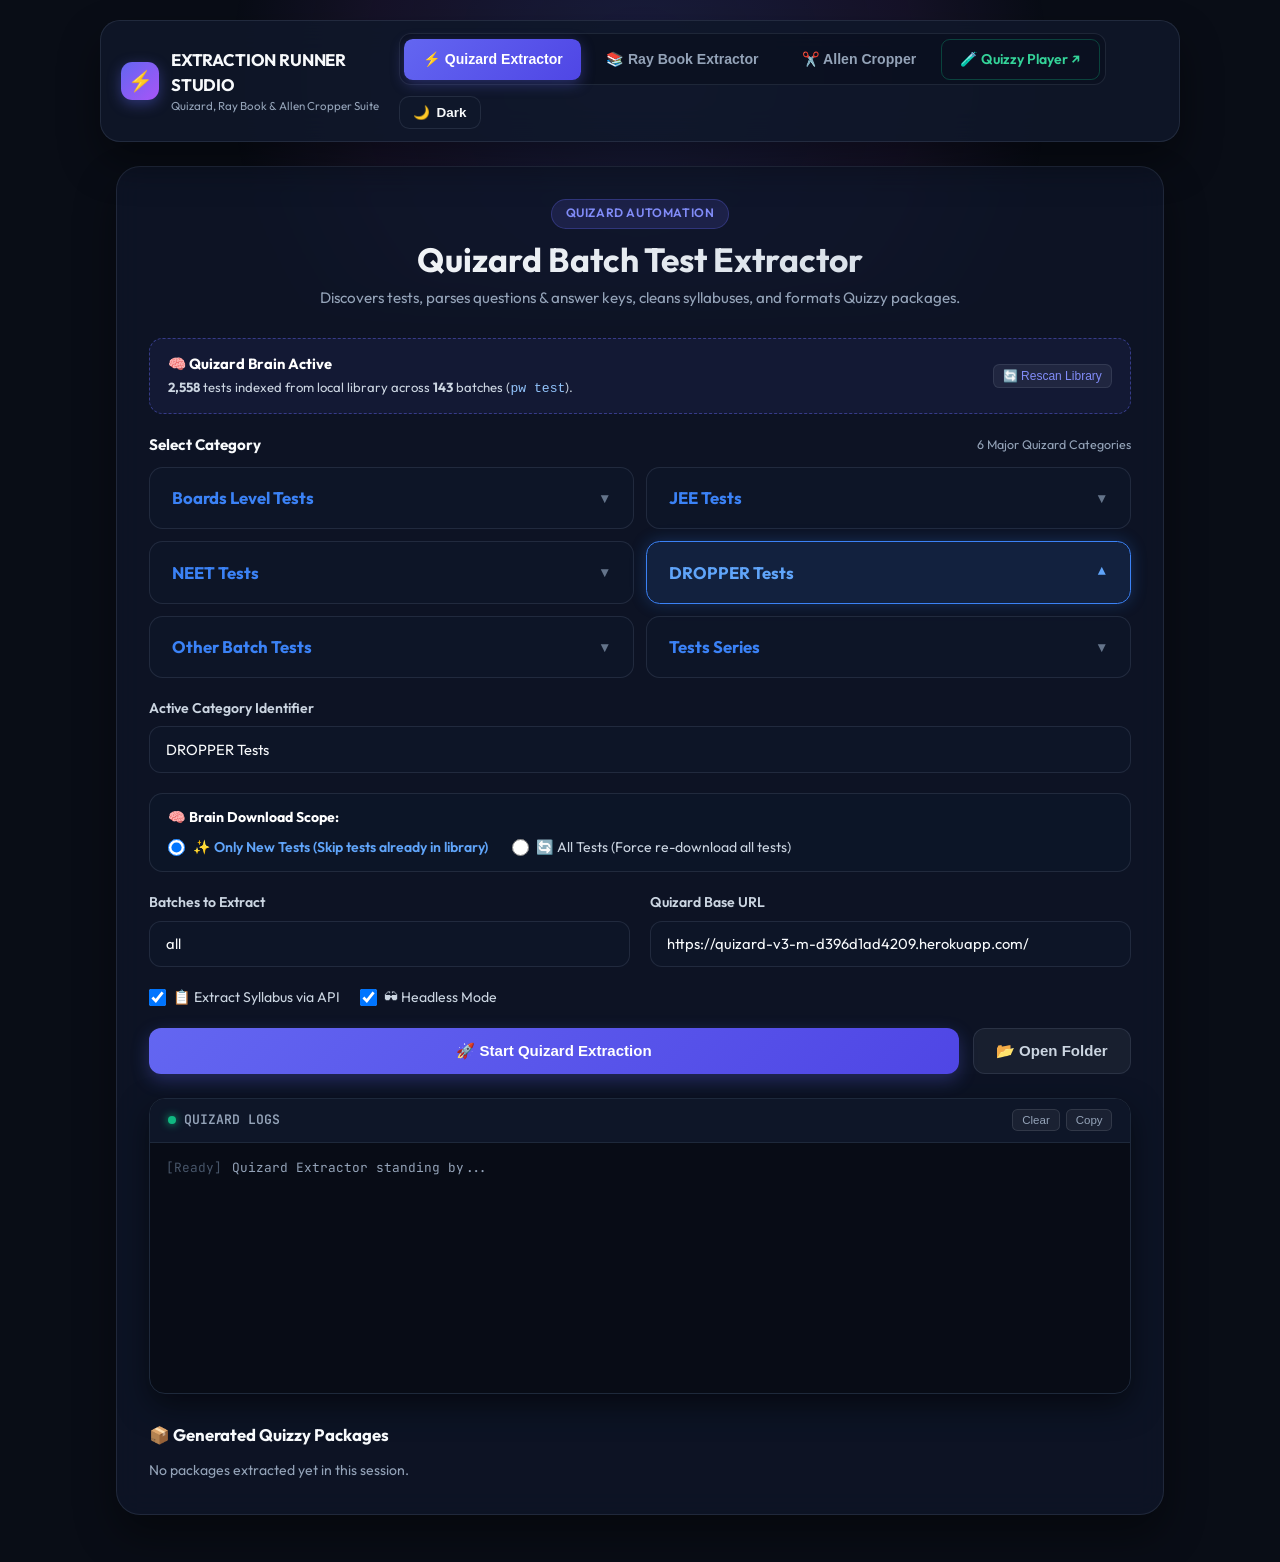
==== commit 501153e1: "Add Allen Cropper suite, Quizzy practice player, and dark/light themes" ====
--- a/static/index.html
+++ b/static/index.html
@@ -1,5 +1,5 @@
 <!DOCTYPE html>
-<html lang="en">
+<html lang="en" data-theme="dark">
 <head>
   <meta charset="UTF-8">
   <meta name="viewport" content="width=device-width, initial-scale=1.0, maximum-scale=1.0, user-scalable=no">
@@ -10,9 +10,12 @@
   <style>
     :root {
       --bg: #090d16;
+      --bg-ambient: radial-gradient(circle, rgba(99, 102, 241, 0.18) 0%, rgba(168, 85, 247, 0.08) 50%, transparent 75%);
       --surface: #0f172a;
       --surface-card: rgba(15, 23, 42, 0.78);
       --surface-border: #1e293b;
+      --nav-bg: rgba(15, 23, 42, 0.88);
+      --nav-switch-bg: rgba(10, 15, 30, 0.65);
       --primary: #6366f1;
       --primary-hover: #4f46e5;
       --accent: #818cf8;
@@ -24,6 +27,35 @@
       --text-muted: #94a3b8;
       --border: rgba(148, 163, 184, 0.15);
       --glow: rgba(99, 102, 241, 0.25);
+      --input-bg: rgba(15, 23, 42, 0.7);
+      --card-shadow: 0 20px 40px rgba(0, 0, 0, 0.4);
+      --opt-bg: rgba(15, 23, 42, 0.7);
+      --opt-hover: rgba(15, 23, 42, 0.85);
+    }
+
+    [data-theme="light"] {
+      --bg: #f8fafc;
+      --bg-ambient: radial-gradient(circle, rgba(99, 102, 241, 0.12) 0%, rgba(168, 85, 247, 0.06) 50%, transparent 75%);
+      --surface: #ffffff;
+      --surface-card: rgba(255, 255, 255, 0.96);
+      --surface-border: #cbd5e1;
+      --nav-bg: rgba(255, 255, 255, 0.92);
+      --nav-switch-bg: #e2e8f0;
+      --primary: #4f46e5;
+      --primary-hover: #4338ca;
+      --accent: #6366f1;
+      --success: #059669;
+      --warning: #d97706;
+      --danger: #dc2626;
+      --text: #0f172a;
+      --text-secondary: #334155;
+      --text-muted: #64748b;
+      --border: #cbd5e1;
+      --glow: rgba(99, 102, 241, 0.15);
+      --input-bg: #f1f5f9;
+      --card-shadow: 0 10px 25px rgba(0, 0, 0, 0.08);
+      --opt-bg: #f8fafc;
+      --opt-hover: #f1f5f9;
     }
 
     * {
@@ -31,6 +63,7 @@
       margin: 0;
       padding: 0;
       -webkit-tap-highlight-color: transparent;
+      transition: background-color 0.2s ease, border-color 0.2s ease, color 0.15s ease;
     }
 
     body {
@@ -53,7 +86,7 @@
       width: 1000px;
       max-width: 100vw;
       height: 450px;
-      background: radial-gradient(circle, rgba(99, 102, 241, 0.18) 0%, rgba(168, 85, 247, 0.08) 50%, transparent 75%);
+      background: var(--bg-ambient);
       pointer-events: none;
       z-index: 0;
     }
@@ -63,7 +96,7 @@
       max-width: 1080px;
       margin: 1.25rem auto 0 auto;
       padding: 0.75rem 1.25rem;
-      background: rgba(15, 23, 42, 0.88);
+      background: var(--nav-bg);
       border: 1px solid var(--border);
       border-radius: 1.25rem;
       backdrop-filter: blur(16px);
@@ -71,9 +104,30 @@
       display: flex;
       justify-content: space-between;
       align-items: center;
-      box-shadow: 0 10px 30px rgba(0, 0, 0, 0.45);
+      box-shadow: var(--card-shadow);
       position: relative;
       z-index: 10;
+    }
+
+    .theme-toggle-btn {
+      display: inline-flex;
+      align-items: center;
+      gap: 0.4rem;
+      padding: 0.5rem 0.85rem;
+      border-radius: 0.65rem;
+      font-size: 0.84rem;
+      font-weight: 600;
+      cursor: pointer;
+      background: var(--surface);
+      color: var(--text);
+      border: 1px solid var(--border);
+      user-select: none;
+      transition: all 0.2s ease;
+      white-space: nowrap;
+    }
+    .theme-toggle-btn:hover {
+      border-color: var(--primary);
+      transform: translateY(-1px);
     }
 
     .nav-brand-group {
@@ -115,7 +169,7 @@
     .nav-view-switcher {
       display: flex;
       gap: 0.4rem;
-      background: rgba(10, 15, 30, 0.65);
+      background: var(--nav-switch-bg);
       padding: 0.3rem;
       border-radius: 0.75rem;
       border: 1px solid var(--border);
@@ -221,7 +275,7 @@
     .form-input, .form-select, .form-textarea {
       width: 100%;
       padding: 0.8rem 1rem;
-      background: rgba(15, 23, 42, 0.7);
+      background: var(--input-bg);
       border: 1px solid var(--border);
       border-radius: 0.75rem;
       color: var(--text);
@@ -234,7 +288,7 @@
     .form-input:focus, .form-select:focus, .form-textarea:focus {
       border-color: var(--primary);
       box-shadow: 0 0 0 3px rgba(99, 102, 241, 0.22);
-      background: rgba(15, 23, 42, 0.9);
+      background: var(--surface);
     }
 
     .grid-2 {
@@ -579,7 +633,7 @@
     }
 
     .exam-card-item {
-      background: rgba(15, 23, 42, 0.7);
+      background: var(--opt-bg);
       border: 1.5px solid var(--border);
       border-radius: 0.85rem;
       padding: 0.85rem 1.15rem;
@@ -593,7 +647,7 @@
 
     .exam-card-item:hover {
       border-color: rgba(99, 102, 241, 0.4);
-      background: rgba(15, 23, 42, 0.85);
+      background: var(--opt-hover);
     }
 
     .exam-card-item.active {
@@ -901,6 +955,46 @@
       box-shadow: 0 25px 60px rgba(0, 0, 0, 0.7);
     }
 
+    /* Allen Cropper Custom Styles */
+    .allen-dropzone {
+      border: 2px dashed rgba(99, 102, 241, 0.4);
+      border-radius: 1rem;
+      padding: 2.2rem 1.5rem;
+      text-align: center;
+      cursor: pointer;
+      transition: all 0.2s ease;
+      background: var(--surface);
+      user-select: none;
+    }
+    .allen-dropzone:hover, .allen-dropzone.dragover {
+      border-color: #818cf8;
+      background: rgba(99, 102, 241, 0.12);
+      transform: translateY(-2px);
+    }
+    .allen-opt-card {
+      background: var(--opt-bg);
+      border: 1.5px solid var(--border);
+      border-radius: 0.85rem;
+      padding: 1rem 1.15rem;
+      transition: all 0.2s ease;
+      user-select: none;
+      display: block;
+    }
+    .allen-opt-card:hover {
+      border-color: rgba(99, 102, 241, 0.5);
+      background: var(--opt-hover);
+    }
+    .allen-opt-card.active {
+      border-color: #6366f1;
+      background: rgba(99, 102, 241, 0.12);
+      box-shadow: 0 0 16px rgba(99, 102, 241, 0.2);
+    }
+    @media (max-width: 640px) {
+      .allen-options-grid {
+        grid-template-columns: 1fr !important;
+      }
+    }
+
     /* ========================================================================= */
     /* MOBILE PHONE RESPONSIVE STYLES (SCREEN WIDTH <= 768px & <= 480px)        */
     /* ========================================================================= */
@@ -1041,15 +1135,26 @@
       <div class="nav-logo-badge">⚡</div>
       <div class="nav-brand-text">
         <span class="nav-brand-name">EXTRACTION RUNNER STUDIO</span>
-        <span class="nav-brand-sub">Quizard &amp; Ray Book Suite</span>
+        <span class="nav-brand-sub">Quizard, Ray Book &amp; Allen Cropper Suite</span>
       </div>
     </div>
-    <div class="nav-view-switcher">
-      <button type="button" id="nav-btn-quizard" class="view-switch-btn active">
-        ⚡ Quizard Extractor
-      </button>
-      <button type="button" id="nav-btn-ray-book" class="view-switch-btn">
-        📚 Ray Book Extractor
+    <div style="display: flex; align-items: center; gap: 0.65rem; flex-wrap: wrap;">
+      <div class="nav-view-switcher">
+        <button type="button" id="nav-btn-quizard" class="view-switch-btn active">
+          ⚡ Quizard Extractor
+        </button>
+        <button type="button" id="nav-btn-ray-book" class="view-switch-btn">
+          📚 Ray Book Extractor
+        </button>
+        <button type="button" id="nav-btn-allen" class="view-switch-btn">
+          ✂️ Allen Cropper
+        </button>
+        <a href="/static/quiz_player.html" target="_blank" class="view-switch-btn" style="text-decoration: none; color: #34d399; border: 1px solid rgba(16, 185, 129, 0.3);">
+          🧪 Quizzy Player ↗
+        </a>
+      </div>
+      <button type="button" class="theme-toggle-btn" id="theme-toggle-btn" onclick="toggleTheme()" title="Toggle Dark/Light Mode">
+        <span id="theme-icon">🌙</span> <span id="theme-text">Dark</span>
       </button>
     </div>
   </header>
@@ -1676,6 +1781,269 @@
       </div>
     </div>
 
+    <!-- ========================================================================= -->
+    <!-- VIEW 3: ALLEN CROPPER -->
+    <!-- ========================================================================= -->
+    <div id="view-allen" style="display: none;">
+      <div class="hero-card">
+        <div class="hero-header">
+          <span class="hero-badge" style="background: rgba(16, 185, 129, 0.15); color: #34d399; border-color: rgba(16, 185, 129, 0.3);">
+            ALLEN CROPPER &amp; CLOUDINARY ENGINE
+          </span>
+          <h1 class="hero-title">✂️ Allen Question Cropper</h1>
+          <p class="hero-desc">
+            Slices Allen PDF modules into question crops without question numbers. Auto-detects Topics, Sections (Conceptual, PYQ, Analytical), and Answer Keys. Download as organized ZIP or upload to Cloudinary for Quiz JSON.
+          </p>
+        </div>
+
+        <form id="allen-form" onsubmit="event.preventDefault();">
+          <!-- Step 1: Input Mode Switcher (Upload File vs Download Link) -->
+          <div class="form-group">
+            <label class="form-label" style="font-weight: 700; color: white; display: flex; align-items: center; justify-content: space-between;">
+              <span>1. Choose PDF Input Source</span>
+              <span id="allen-mobile-hint" style="font-size: 0.76rem; color: #818cf8; font-weight: normal;">📱 Mobile &amp; Desktop Ready</span>
+            </label>
+            <div class="mode-pills-container" style="margin-bottom: 0.85rem;">
+              <button type="button" id="allen-pill-upload" class="mode-pill-btn active" onclick="setAllenInputMode('upload')">
+                📤 Upload PDF File
+              </button>
+              <button type="button" id="allen-pill-url" class="mode-pill-btn" onclick="setAllenInputMode('url')">
+                🔗 Downloadable PDF Link
+              </button>
+            </div>
+          </div>
+
+          <!-- Section A: File Upload Zone -->
+          <div id="allen-upload-section" class="form-group">
+            <input type="file" id="allen-file-input" accept=".pdf" style="display: none;" onchange="handleAllenFileSelected(this)">
+            <div class="allen-dropzone" id="allen-dropzone" onclick="document.getElementById('allen-file-input').click()">
+              <div id="allen-dropzone-prompt">
+                <div style="font-size: 2.2rem; margin-bottom: 0.4rem;">📄</div>
+                <div style="font-weight: 600; font-size: 1.05rem; color: white; margin-bottom: 0.25rem;">
+                  Tap to Choose PDF File or Drag &amp; Drop
+                </div>
+                <div style="font-size: 0.82rem; color: var(--text-muted);">
+                  Select any Allen NEET/JEE PDF module from your device (Android, iPhone, PC)
+                </div>
+              </div>
+
+              <!-- Selected File Display -->
+              <div id="allen-selected-file-card" style="display: none; align-items: center; justify-content: space-between; background: rgba(16, 185, 129, 0.12); border: 1.5px solid rgba(16, 185, 129, 0.35); border-radius: 0.75rem; padding: 0.85rem 1.15rem; text-align: left;">
+                <div style="display: flex; align-items: center; gap: 0.75rem; overflow: hidden;">
+                  <span style="font-size: 1.6rem; flex-shrink: 0;">📕</span>
+                  <div style="overflow: hidden;">
+                    <div id="allen-selected-filename" style="font-weight: 700; color: white; font-size: 0.95rem; white-space: nowrap; text-overflow: ellipsis; overflow: hidden;">
+                      module.pdf
+                    </div>
+                    <div style="font-size: 0.78rem; color: #6ee7b7; display: flex; gap: 0.5rem; align-items: center;">
+                      <span id="allen-selected-filesize">0 MB</span>
+                      <span>•</span>
+                      <span>✓ Ready to Crop</span>
+                    </div>
+                  </div>
+                </div>
+                <button type="button" class="btn btn-secondary" onclick="clearAllenSelectedFile(event)" style="padding: 0.35rem 0.7rem; font-size: 0.8rem; min-height: auto; color: #fca5a5; border-color: rgba(239, 68, 68, 0.3);">
+                  Change
+                </button>
+              </div>
+            </div>
+          </div>
+
+          <!-- Section B: Downloadable Link Input Zone -->
+          <div id="allen-url-section" class="form-group" style="display: none;">
+            <label class="form-label" for="allen-url-input">
+              Enter PDF Link (Direct URL or Google Drive)
+            </label>
+            <input type="url" id="allen-url-input" class="form-input" placeholder="https://example.com/allen_physics_module.pdf or Google Drive link" autocomplete="off">
+            <span style="display: block; font-size: 0.76rem; color: var(--text-muted); margin-top: 0.35rem;">
+              💡 Works with direct PDF links, Google Drive sharing links, and cloud storage URLs. Downloaded automatically on server.
+            </span>
+          </div>
+
+          <!-- Step 2: Naming Prefix & Output Settings -->
+          <div class="card" style="margin-top: 1.25rem;">
+            <h3 style="font-size: 1rem; color: white; margin-bottom: 0.85rem; display: flex; align-items: center; gap: 0.5rem;">
+              <span>⚙️</span> 2. Output Settings &amp; Delivery Options
+            </h3>
+
+            <!-- Output Prefix Input -->
+            <div class="form-group">
+              <label class="form-label" for="allen-prefix-input">
+                ZIP &amp; Question ID Prefix (Optional)
+              </label>
+              <input type="text" id="allen-prefix-input" class="form-input" placeholder="e.g. allen 26, Mole Concept, NEET Physics 2026" value="">
+              <span style="font-size: 0.75rem; color: var(--text-muted); display: block; margin-top: 0.25rem;">
+                Prefix used for output ZIP file (e.g., <code>allen_26_Some_Topic.zip</code>) and Cloudinary question IDs.
+              </span>
+            </div>
+
+            <!-- Dual Option Selector: ZIP vs Cloudinary JSON vs BOTH -->
+            <div style="margin-top: 1rem;">
+              <label class="form-label" style="margin-bottom: 0.5rem; font-weight: 700; color: white;">
+                Choose Output Formats (Choose Either or Both):
+              </label>
+              
+              <div class="allen-options-grid" style="display: grid; grid-template-columns: 1fr 1fr; gap: 0.85rem;">
+                <!-- Option 1: ZIP Archive -->
+                <label class="allen-opt-card active" id="allen-card-zip" style="cursor: pointer;">
+                  <div style="display: flex; align-items: flex-start; gap: 0.65rem;">
+                    <input type="checkbox" id="allen-opt-zip" checked style="width: 20px; height: 20px; margin-top: 0.15rem; accent-color: #6366f1;" onchange="toggleAllenOptionVisuals()">
+                    <div>
+                      <div style="font-weight: 700; color: white; font-size: 0.92rem; display: flex; align-items: center; gap: 0.35rem;">
+                        <span>📦</span> Generate ZIP Archive
+                      </div>
+                      <div style="font-size: 0.78rem; color: var(--text-muted); margin-top: 0.2rem; line-height: 1.35;">
+                        Downloads topic-wise ZIP with questions cleanly sorted into Conceptual, PYQ, Analytical &amp; Answer Keys.
+                      </div>
+                    </div>
+                  </div>
+                </label>
+
+                <!-- Option 2: Cloudinary & JSON -->
+                <label class="allen-opt-card" id="allen-card-cloudinary" style="cursor: pointer;">
+                  <div style="display: flex; align-items: flex-start; gap: 0.65rem;">
+                    <input type="checkbox" id="allen-opt-cloudinary" style="width: 20px; height: 20px; margin-top: 0.15rem; accent-color: #10b981;" onchange="toggleAllenOptionVisuals()">
+                    <div>
+                      <div style="font-weight: 700; color: white; font-size: 0.92rem; display: flex; align-items: center; gap: 0.35rem;">
+                        <span>☁️</span> Cloudinary Upload &amp; JSON
+                      </div>
+                      <div style="font-size: 0.78rem; color: var(--text-muted); margin-top: 0.2rem; line-height: 1.35;">
+                        Uploads questions to Cloudinary, attaches answer keys, and produces structured Quiz JSON format.
+                      </div>
+                    </div>
+                  </div>
+                </label>
+              </div>
+
+              <div style="margin-top: 0.75rem; padding: 0.6rem 0.85rem; background: rgba(99, 102, 241, 0.08); border: 1px dashed rgba(99, 102, 241, 0.3); border-radius: 0.65rem; font-size: 0.78rem; color: #c7d2fe;">
+                💡 <b>Flexible Delivery:</b> You can choose <b>ZIP only</b>, <b>Cloudinary + JSON only</b>, or choose <b>BOTH</b> to get the ZIP archive and Cloudinary JSON simultaneously!
+              </div>
+            </div>
+
+            <!-- Collapsible Cloudinary Settings -->
+            <div id="allen-cloudinary-settings-wrapper" style="margin-top: 1rem;">
+              <button type="button" class="token-action-btn" onclick="toggleAllenCloudinarySettings()" style="width: 100%; text-align: left; padding: 0.55rem 0.85rem; font-size: 0.82rem; display: flex; justify-content: space-between; align-items: center;">
+                <span>⚙️ Cloudinary Credentials (Optional / Pre-Configured)</span>
+                <span id="allen-c-chevron">▼</span>
+              </button>
+              
+              <div id="allen-cloudinary-settings-panel" style="display: none; padding: 1rem; background: rgba(10, 15, 30, 0.65); border: 1px solid var(--border); border-radius: 0.75rem; margin-top: 0.5rem;">
+                <div class="grid-2">
+                  <div class="form-group">
+                    <label class="form-label" style="font-size: 0.8rem;">Cloud Name</label>
+                    <input type="text" id="allen-c-cloud-name" class="form-input" value="anjwxmku">
+                  </div>
+                  <div class="form-group">
+                    <label class="form-label" style="font-size: 0.8rem;">API Key</label>
+                    <input type="text" id="allen-c-api-key" class="form-input" value="238786274222253">
+                  </div>
+                </div>
+                <div class="grid-2">
+                  <div class="form-group">
+                    <label class="form-label" style="font-size: 0.8rem;">API Secret</label>
+                    <input type="password" id="allen-c-api-secret" class="form-input" value="pU7L-TxAXF8DRiM7rOghMKPmp2A">
+                  </div>
+                  <div class="form-group">
+                    <label class="form-label" style="font-size: 0.8rem;">Base Folder</label>
+                    <input type="text" id="allen-c-base-folder" class="form-input" value="quiz_app">
+                  </div>
+                </div>
+              </div>
+            </div>
+          </div>
+
+          <!-- Step 3: Action Buttons (Touch Friendly) -->
+          <div class="action-buttons-group" style="display: flex; gap: 0.75rem; margin-top: 1.5rem; flex-wrap: wrap;">
+            <button type="button" id="allen-btn-start" class="btn btn-primary" onclick="startAllenCropJob()" style="flex: 2; min-width: 200px;">
+              🚀 Start Allen Cropping
+            </button>
+            <button type="button" id="allen-btn-stop" class="btn btn-danger" onclick="stopAllenCropJob()" style="flex: 1; min-width: 140px; display: none;">
+              ⏹️ Stop Cropping
+            </button>
+            <button type="button" class="btn btn-secondary" onclick="openAllenFolder()" style="flex: 1; min-width: 150px;">
+              📁 Open Outputs
+            </button>
+          </div>
+        </form>
+
+        <!-- Progress & Terminal Section -->
+        <div class="terminal-container" id="allen-terminal-section" style="margin-top: 1.75rem;">
+          <div class="terminal-header">
+            <div class="terminal-title">
+              <span class="terminal-indicator" id="allen-status-dot"></span>
+              <span id="allen-status-text">Allen Cropper Console — Ready</span>
+            </div>
+            <div class="terminal-actions">
+              <button type="button" class="terminal-action-btn" onclick="clearTerminal('allen-terminal')">Clear</button>
+              <button type="button" class="terminal-action-btn" onclick="copyLogs('allen-terminal')">Copy Logs</button>
+            </div>
+          </div>
+          
+          <div style="padding: 0.5rem 1rem; background: rgba(15, 23, 42, 0.6); border-bottom: 1px solid #1e293b; display: flex; justify-content: space-between; align-items: center;">
+            <div style="font-size: 0.78rem; color: #94a3b8;" id="allen-progress-label">Status: Idle</div>
+            <div style="font-size: 0.78rem; font-weight: 700; color: #818cf8;" id="allen-progress-pct">0%</div>
+          </div>
+          <div class="progress-bar-container" style="margin: 0; border-radius: 0; height: 4px;">
+            <div class="progress-bar-fill" id="allen-progress-bar"></div>
+          </div>
+
+          <div class="terminal-body" id="allen-terminal">
+            <div class="log-line">
+              <span class="log-time">[00:00:00]</span>
+              <span class="log-msg log-info">Ready to crop Allen NEET/JEE modules. Upload a PDF or enter a link to begin.</span>
+            </div>
+          </div>
+        </div>
+
+        <!-- Step 4: Results & Downloads Card -->
+        <div id="allen-results-card" class="card" style="display: none; margin-top: 1.5rem; border-color: rgba(16, 185, 129, 0.4); background: rgba(15, 23, 42, 0.85);">
+          <h3 style="font-size: 1.1rem; color: #34d399; margin-bottom: 0.75rem; display: flex; align-items: center; gap: 0.5rem;">
+            <span>🎉</span> Extraction Complete — Download Artifacts
+          </h3>
+          <p id="allen-results-summary" style="font-size: 0.85rem; color: var(--text-muted); margin-bottom: 1rem;">
+            Your files have been processed and are ready below:
+          </p>
+
+          <!-- ZIP Downloads Container -->
+          <div id="allen-zip-downloads-wrap" style="display: none; margin-bottom: 1rem;">
+            <h4 style="font-size: 0.92rem; color: #818cf8; margin-bottom: 0.5rem; display: flex; align-items: center; gap: 0.35rem;">
+              📦 ZIP Archives (Question Bank)
+            </h4>
+            <div id="allen-zip-list"></div>
+          </div>
+
+          <!-- JSON Downloads & Preview Container -->
+          <div id="allen-json-downloads-wrap" style="display: none; margin-bottom: 1rem;">
+            <h4 style="font-size: 0.92rem; color: #34d399; margin-bottom: 0.5rem; display: flex; align-items: center; gap: 0.35rem;">
+              💾 Formatted Quiz JSON (Cloudinary URLs)
+            </h4>
+            <div id="allen-json-list"></div>
+
+            <!-- JSON Quick Preview Collapsible -->
+            <div id="allen-json-preview-container" style="display: none; margin-top: 0.85rem;">
+              <div style="display: flex; justify-content: space-between; align-items: center; margin-bottom: 0.35rem;">
+                <span style="font-size: 0.8rem; color: var(--text-secondary); font-weight: 600;">Question JSON Preview:</span>
+                <button type="button" class="token-action-btn" onclick="copyAllenJsonPreview()">📋 Copy Full JSON</button>
+              </div>
+              <pre id="allen-json-preview-body" style="background: #080c16; border: 1px solid #1e293b; border-radius: 0.65rem; padding: 0.85rem; max-height: 260px; overflow: auto; font-family: 'JetBrains Mono', monospace; font-size: 0.78rem; color: #a5f3fc; line-height: 1.4;"></pre>
+            </div>
+          </div>
+        </div>
+
+        <!-- Step 5: Past Files History -->
+        <div id="allen-history-section" style="margin-top: 1.5rem;">
+          <h4 style="font-size: 0.92rem; color: var(--text-muted); margin-bottom: 0.6rem; display: flex; align-items: center; justify-content: space-between;">
+            <span>📁 Previous Cropper Output Files</span>
+            <button type="button" class="token-action-btn" onclick="loadAllenFilesHistory()">🔄 Refresh</button>
+          </h4>
+          <div id="allen-history-list">
+            <p style="font-size: 0.82rem; color: var(--text-muted);">No previous outputs found yet.</p>
+          </div>
+        </div>
+
+      </div>
+    </div>
+
   </div>
 
   <!-- Bulk Paste Modal -->
@@ -1707,31 +2075,43 @@
     // ==========================================
     const navBtnQuizard = document.getElementById('nav-btn-quizard');
     const navBtnRayBook = document.getElementById('nav-btn-ray-book');
+    const navBtnAllen = document.getElementById('nav-btn-allen');
     const viewQuizard = document.getElementById('view-quizard');
     const viewRayBook = document.getElementById('view-ray-book');
+    const viewAllen = document.getElementById('view-allen');
 
     function switchView(viewName) {
+      if (navBtnQuizard) navBtnQuizard.classList.remove('active');
+      if (navBtnRayBook) navBtnRayBook.classList.remove('active');
+      if (navBtnAllen) navBtnAllen.classList.remove('active');
+      if (viewQuizard) viewQuizard.style.display = 'none';
+      if (viewRayBook) viewRayBook.style.display = 'none';
+      if (viewAllen) viewAllen.style.display = 'none';
+
       if (viewName === 'quizard') {
-        navBtnQuizard.classList.add('active');
-        navBtnRayBook.classList.remove('active');
-        viewQuizard.style.display = 'block';
-        viewRayBook.style.display = 'none';
+        if (navBtnQuizard) navBtnQuizard.classList.add('active');
+        if (viewQuizard) viewQuizard.style.display = 'block';
         localStorage.setItem('active_view', 'quizard');
+      } else if (viewName === 'allen') {
+        if (navBtnAllen) navBtnAllen.classList.add('active');
+        if (viewAllen) viewAllen.style.display = 'block';
+        localStorage.setItem('active_view', 'allen');
       } else {
-        navBtnRayBook.classList.add('active');
-        navBtnQuizard.classList.remove('active');
-        viewRayBook.style.display = 'block';
-        viewQuizard.style.display = 'none';
+        if (navBtnRayBook) navBtnRayBook.classList.add('active');
+        if (viewRayBook) viewRayBook.style.display = 'block';
         localStorage.setItem('active_view', 'ray-book');
       }
     }
 
-    navBtnQuizard.addEventListener('click', () => switchView('quizard'));
-    navBtnRayBook.addEventListener('click', () => switchView('ray-book'));
+    if (navBtnQuizard) navBtnQuizard.addEventListener('click', () => switchView('quizard'));
+    if (navBtnRayBook) navBtnRayBook.addEventListener('click', () => switchView('ray-book'));
+    if (navBtnAllen) navBtnAllen.addEventListener('click', () => switchView('allen'));
 
     const savedView = localStorage.getItem('active_view');
     if (savedView === 'ray-book') {
       switchView('ray-book');
+    } else if (savedView === 'allen') {
+      switchView('allen');
     }
 
     // ==========================================
@@ -2917,7 +3297,476 @@
       computeCohortFromSelection();
       loadExistingFiles();
       loadQuizardBrainStats();
+      loadAllenFilesHistory();
     });
+
+    // ==========================================
+    //          ALLEN CROPPER CLIENT LOGIC
+    // ==========================================
+    let allenInputMode = 'upload';
+    let allenSelectedFile = null;
+    let allenPollingInterval = null;
+    let allenLastLogIdx = 0;
+    let allenLastJsonData = null;
+
+    function setAllenInputMode(mode) {
+      allenInputMode = mode;
+      const pillUpload = document.getElementById('allen-pill-upload');
+      const pillUrl = document.getElementById('allen-pill-url');
+      const secUpload = document.getElementById('allen-upload-section');
+      const secUrl = document.getElementById('allen-url-section');
+
+      if (mode === 'upload') {
+        pillUpload.classList.add('active');
+        pillUrl.classList.remove('active');
+        secUpload.style.display = 'block';
+        secUrl.style.display = 'none';
+      } else {
+        pillUrl.classList.add('active');
+        pillUpload.classList.remove('active');
+        secUrl.style.display = 'block';
+        secUpload.style.display = 'none';
+      }
+    }
+
+    function handleAllenFileSelected(input) {
+      if (input.files && input.files[0]) {
+        allenSelectedFile = input.files[0];
+        const card = document.getElementById('allen-selected-file-card');
+        const prompt = document.getElementById('allen-dropzone-prompt');
+        const nameEl = document.getElementById('allen-selected-filename');
+        const sizeEl = document.getElementById('allen-selected-filesize');
+
+        nameEl.innerText = allenSelectedFile.name;
+        const mb = (allenSelectedFile.size / (1024 * 1024)).toFixed(2);
+        sizeEl.innerText = `${mb} MB`;
+
+        prompt.style.display = 'none';
+        card.style.display = 'flex';
+
+        const prefixInput = document.getElementById('allen-prefix-input');
+        if (prefixInput && !prefixInput.value.trim()) {
+          const autoName = allenSelectedFile.name.replace(/\.pdf$/i, '').replace(/_/g, ' ');
+          prefixInput.placeholder = `e.g. ${autoName}`;
+        }
+      }
+    }
+
+    function clearAllenSelectedFile(e) {
+      if (e) e.stopPropagation();
+      allenSelectedFile = null;
+      const fileInput = document.getElementById('allen-file-input');
+      if (fileInput) fileInput.value = '';
+
+      const card = document.getElementById('allen-selected-file-card');
+      const prompt = document.getElementById('allen-dropzone-prompt');
+      if (card) card.style.display = 'none';
+      if (prompt) prompt.style.display = 'block';
+    }
+
+    // Setup drag and drop for dropzone
+    const allenDropzone = document.getElementById('allen-dropzone');
+    if (allenDropzone) {
+      ['dragenter', 'dragover'].forEach(eventName => {
+        allenDropzone.addEventListener(eventName, (e) => {
+          e.preventDefault();
+          e.stopPropagation();
+          allenDropzone.classList.add('dragover');
+        }, false);
+      });
+      ['dragleave', 'drop'].forEach(eventName => {
+        allenDropzone.addEventListener(eventName, (e) => {
+          e.preventDefault();
+          e.stopPropagation();
+          allenDropzone.classList.remove('dragover');
+        }, false);
+      });
+      allenDropzone.addEventListener('drop', (e) => {
+        const dt = e.dataTransfer;
+        const files = dt.files;
+        if (files && files.length > 0 && files[0].name.toLowerCase().endsWith('.pdf')) {
+          const fileInput = document.getElementById('allen-file-input');
+          fileInput.files = files;
+          handleAllenFileSelected(fileInput);
+        } else {
+          alert('Please drop a valid .pdf file.');
+        }
+      });
+    }
+
+    function toggleAllenOptionVisuals() {
+      const optZip = document.getElementById('allen-opt-zip');
+      const optCloud = document.getElementById('allen-opt-cloudinary');
+      const cardZip = document.getElementById('allen-card-zip');
+      const cardCloud = document.getElementById('allen-card-cloudinary');
+
+      if (optZip.checked) cardZip.classList.add('active');
+      else cardZip.classList.remove('active');
+
+      if (optCloud.checked) cardCloud.classList.add('active');
+      else cardCloud.classList.remove('active');
+    }
+
+    function toggleAllenCloudinarySettings() {
+      const panel = document.getElementById('allen-cloudinary-settings-panel');
+      const chev = document.getElementById('allen-c-chevron');
+      if (panel.style.display === 'none' || !panel.style.display) {
+        panel.style.display = 'block';
+        if (chev) chev.innerText = '▲';
+      } else {
+        panel.style.display = 'none';
+        if (chev) chev.innerText = '▼';
+      }
+    }
+
+    async function startAllenCropJob() {
+      const optZip = document.getElementById('allen-opt-zip').checked;
+      const optCloud = document.getElementById('allen-opt-cloudinary').checked;
+      const prefix = document.getElementById('allen-prefix-input').value.trim();
+
+      if (!optZip && !optCloud) {
+        alert('Please select at least one output option: "Generate ZIP Archive" or "Cloudinary Upload & JSON" (or both).');
+        return;
+      }
+
+      let payload = {
+        input_type: allenInputMode,
+        prefix: prefix,
+        generate_zip: optZip,
+        upload_cloudinary: optCloud,
+        cloudinary_config: {
+          cloud_name: document.getElementById('allen-c-cloud-name').value.trim(),
+          api_key: document.getElementById('allen-c-api-key').value.trim(),
+          api_secret: document.getElementById('allen-c-api-secret').value.trim(),
+          base_folder: document.getElementById('allen-c-base-folder').value.trim() || 'quiz_app',
+        }
+      };
+
+      const btnStart = document.getElementById('allen-btn-start');
+      const btnStop = document.getElementById('allen-btn-stop');
+      const statusLabel = document.getElementById('allen-progress-label');
+      const statusDot = document.getElementById('allen-status-dot');
+      const statusText = document.getElementById('allen-status-text');
+
+      clearTerminal('allen-terminal');
+      document.getElementById('allen-results-card').style.display = 'none';
+      document.getElementById('allen-progress-bar').style.width = '0%';
+      document.getElementById('allen-progress-pct').innerText = '0%';
+
+      btnStart.disabled = true;
+
+      // 1. If File Upload Mode
+      if (allenInputMode === 'upload') {
+        if (!allenSelectedFile) {
+          alert('Please select or drop a PDF file first!');
+          btnStart.disabled = false;
+          return;
+        }
+
+        appendLog('allen-terminal', new Date().toLocaleTimeString(), `Uploading PDF "${allenSelectedFile.name}" to server runner...`, 'info');
+        statusLabel.innerText = 'Status: Uploading PDF to runner...';
+
+        try {
+          const upRes = await fetch('/api/cropper/upload-pdf', {
+            method: 'POST',
+            body: allenSelectedFile,
+            headers: {
+              'X-Filename': encodeURIComponent(allenSelectedFile.name)
+            }
+          });
+          const upData = await upRes.json();
+          if (!upRes.ok || !upData.success) {
+            throw new Error(upData.error || 'Failed to upload PDF file');
+          }
+          appendLog('allen-terminal', new Date().toLocaleTimeString(), `✓ PDF uploaded successfully (${upData.size_mb} MB). Starting pipeline...`, 'success');
+          payload.file_path = upData.file_path;
+        } catch (err) {
+          appendLog('allen-terminal', new Date().toLocaleTimeString(), `❌ Upload error: ${err.message}`, 'error');
+          alert(`Error uploading PDF: ${err.message}`);
+          btnStart.disabled = false;
+          return;
+        }
+      } else {
+        // Link mode
+        const urlVal = document.getElementById('allen-url-input').value.trim();
+        if (!urlVal) {
+          alert('Please enter a downloadable PDF URL or Google Drive link!');
+          btnStart.disabled = false;
+          return;
+        }
+        payload.pdf_url = urlVal;
+        appendLog('allen-terminal', new Date().toLocaleTimeString(), `Initiating download from URL: ${urlVal}`, 'info');
+      }
+
+      // 2. Start the Job
+      try {
+        const startRes = await fetch('/api/cropper/start', {
+          method: 'POST',
+          headers: { 'Content-Type': 'application/json' },
+          body: JSON.stringify(payload)
+        });
+        const startData = await startRes.json();
+        if (!startRes.ok || startData.error) {
+          throw new Error(startData.error || 'Failed to start Cropper job');
+        }
+
+        btnStart.style.display = 'none';
+        btnStop.style.display = 'inline-flex';
+        btnStop.disabled = false;
+        statusText.innerText = 'Allen Cropper — Processing';
+        statusDot.style.background = '#38bdf8';
+        statusDot.style.boxShadow = '0 0 8px #38bdf8';
+
+        allenLastLogIdx = 0;
+        if (allenPollingInterval) clearInterval(allenPollingInterval);
+        allenPollingInterval = setInterval(pollAllenStatus, 1000);
+      } catch (err) {
+        appendLog('allen-terminal', new Date().toLocaleTimeString(), `❌ Start failed: ${err.message}`, 'error');
+        alert(`Failed to start job: ${err.message}`);
+        btnStart.disabled = false;
+      }
+    }
+
+    async function pollAllenStatus() {
+      try {
+        const res = await fetch(`/api/cropper/status?since=${allenLastLogIdx}`);
+        if (!res.ok) return;
+        const d = await res.json();
+
+        // Append logs
+        if (d.logs && d.logs.length > 0) {
+          d.logs.forEach(l => {
+            appendLog('allen-terminal', l.time, l.msg, l.level || 'info');
+          });
+          allenLastLogIdx += d.logs.length;
+        }
+
+        // Update progress
+        const progressBar = document.getElementById('allen-progress-bar');
+        const progressPct = document.getElementById('allen-progress-pct');
+        const progressLbl = document.getElementById('allen-progress-label');
+
+        if (d.total > 0) {
+          const pct = Math.min(100, Math.round((d.done / d.total) * 100));
+          progressBar.style.width = `${pct}%`;
+          progressPct.innerText = `${pct}%`;
+          progressLbl.innerText = `Status: Cropping page ${d.done} of ${d.total}`;
+        } else {
+          progressLbl.innerText = `Status: ${d.message || d.state}`;
+        }
+
+        // Job completed or stopped
+        if (d.state === 'finished' || d.state === 'stopped' || d.state === 'error') {
+          clearInterval(allenPollingInterval);
+          allenPollingInterval = null;
+
+          const btnStart = document.getElementById('allen-btn-start');
+          const btnStop = document.getElementById('allen-btn-stop');
+          const statusDot = document.getElementById('allen-status-dot');
+          const statusText = document.getElementById('allen-status-text');
+
+          btnStart.style.display = 'inline-flex';
+          btnStart.disabled = false;
+          btnStop.style.display = 'none';
+
+          if (d.state === 'finished') {
+            progressBar.style.width = '100%';
+            progressPct.innerText = '100%';
+            progressLbl.innerText = 'Status: Completed!';
+            statusDot.style.background = '#10b981';
+            statusDot.style.boxShadow = '0 0 8px #10b981';
+            statusText.innerText = 'Allen Cropper — Completed';
+            renderAllenResults(d);
+            loadAllenFilesHistory();
+          } else if (d.state === 'stopped') {
+            progressLbl.innerText = 'Status: Stopped by user';
+            statusDot.style.background = '#f59e0b';
+            statusDot.style.boxShadow = '0 0 8px #f59e0b';
+            statusText.innerText = 'Allen Cropper — Stopped';
+          } else {
+            progressLbl.innerText = 'Status: Failed with errors';
+            statusDot.style.background = '#ef4444';
+            statusDot.style.boxShadow = '0 0 8px #ef4444';
+            statusText.innerText = 'Allen Cropper — Error';
+          }
+        }
+      } catch (err) {
+        console.error('Error polling Allen Cropper status:', err);
+      }
+    }
+
+    async function stopAllenCropJob() {
+      const btnStop = document.getElementById('allen-btn-stop');
+      btnStop.disabled = true;
+      btnStop.innerText = 'Stopping...';
+      try {
+        await fetch('/api/cropper/stop', { method: 'POST' });
+      } catch (e) {
+        console.error('Stop error:', e);
+      }
+    }
+
+    function openAllenFolder() {
+      fetch('/api/cropper/open-folder', { method: 'POST' })
+        .then(r => r.json())
+        .then(d => {
+          if (d.success) console.log('Opened folder:', d.path);
+        })
+        .catch(e => console.error(e));
+    }
+
+    function renderAllenResults(jobData) {
+      const resultsCard = document.getElementById('allen-results-card');
+      const summaryText = document.getElementById('allen-results-summary');
+      const zipWrap = document.getElementById('allen-zip-downloads-wrap');
+      const zipList = document.getElementById('allen-zip-list');
+      const jsonWrap = document.getElementById('allen-json-downloads-wrap');
+      const jsonList = document.getElementById('allen-json-list');
+      const jsonPreviewBox = document.getElementById('allen-json-preview-container');
+      const jsonPreviewBody = document.getElementById('allen-json-preview-body');
+
+      let hasArtifacts = false;
+      resultsCard.style.display = 'block';
+
+      // 1. Render ZIP Archives
+      if (jobData.zip_files && jobData.zip_files.length > 0) {
+        hasArtifacts = true;
+        zipWrap.style.display = 'block';
+        zipList.innerHTML = jobData.zip_files.map(z => `
+          <div class="download-card" style="margin-bottom: 0.65rem;">
+            <div style="display: flex; align-items: center; gap: 0.75rem;">
+              <span style="font-size: 1.6rem;">📦</span>
+              <div>
+                <h4 style="color: white; font-size: 0.95rem; font-weight: 700;">${escapeHtml(z.filename)}</h4>
+                <span style="font-size: 0.78rem; color: #a5b4fc;">Size: ${z.size_mb} MB • Full Topic Question Bank</span>
+              </div>
+            </div>
+            <div style="display: flex; gap: 0.5rem; flex-wrap: wrap;">
+              <a href="/static/quiz_player.html?zip_url=${encodeURIComponent('/api/cropper/download?file=' + z.relative_path)}&name=${encodeURIComponent(z.filename)}" target="_blank" class="btn btn-primary" style="padding: 0.55rem 1.15rem; font-size: 0.88rem; background: linear-gradient(135deg, #00bfa5, #059669); text-decoration: none;">
+                ▶️ Attempt Quiz
+              </a>
+              <a href="/api/cropper/download?file=${encodeURIComponent(z.relative_path)}" class="btn btn-secondary" style="padding: 0.55rem 1rem; font-size: 0.88rem; text-decoration: none;">
+                📥 Download ZIP
+              </a>
+            </div>
+          </div>
+        `).join('');
+      } else {
+        zipWrap.style.display = 'none';
+      }
+
+      // 2. Render JSON Outputs
+      if (jobData.json_files && jobData.json_files.length > 0) {
+        hasArtifacts = true;
+        jsonWrap.style.display = 'block';
+        jsonList.innerHTML = jobData.json_files.map(j => `
+          <div class="download-card" style="margin-bottom: 0.65rem;">
+            <div style="display: flex; align-items: center; gap: 0.75rem;">
+              <span style="font-size: 1.6rem;">💾</span>
+              <div>
+                <h4 style="color: white; font-size: 0.95rem; font-weight: 700;">${escapeHtml(j.filename)}</h4>
+                <span style="font-size: 0.78rem; color: #6ee7b7;">${j.question_count} Questions • ${j.size_kb} KB • Cloudinary URLs Linked</span>
+              </div>
+            </div>
+            <div style="display: flex; gap: 0.45rem; flex-wrap: wrap;">
+              <a href="/api/cropper/download?file=${encodeURIComponent(j.relative_path)}" class="btn btn-secondary" style="padding: 0.55rem 0.9rem; font-size: 0.84rem; color: #34d399; border-color: rgba(16, 185, 129, 0.4); text-decoration: none;">
+                📥 Download JSON
+              </a>
+            </div>
+          </div>
+        `).join('');
+
+        // Preview snippet if available
+        if (jobData.questions_preview && jobData.questions_preview.length > 0) {
+          allenLastJsonData = jobData.questions_preview;
+          jsonPreviewBox.style.display = 'block';
+          jsonPreviewBody.innerText = JSON.stringify(jobData.questions_preview, null, 2);
+        }
+      } else {
+        jsonWrap.style.display = 'none';
+      }
+
+      summaryText.innerText = hasArtifacts 
+        ? `Successfully generated ${jobData.zip_files?.length || 0} ZIP file(s) and ${jobData.json_files?.length || 0} JSON file(s). Tap below to save to your device.`
+        : 'Process finished. No files generated based on selected options.';
+
+      resultsCard.scrollIntoView({ behavior: 'smooth', block: 'nearest' });
+    }
+
+    function copyAllenJsonPreview() {
+      if (!allenLastJsonData) return;
+      navigator.clipboard.writeText(JSON.stringify(allenLastJsonData, null, 2));
+      alert('JSON preview copied to clipboard!');
+    }
+
+    async function loadAllenFilesHistory() {
+      try {
+        const res = await fetch('/api/cropper/files');
+        const data = await res.json();
+        const container = document.getElementById('allen-history-list');
+        if (!container) return;
+
+        if (data.files && data.files.length > 0) {
+          container.innerHTML = data.files.slice(0, 10).map(f => `
+            <div class="download-card" style="padding: 0.65rem 0.85rem; margin-bottom: 0.5rem; background: rgba(15, 23, 42, 0.5);">
+              <div>
+                <span style="font-size: 0.85rem; color: white; font-weight: 600;">
+                  ${f.is_zip ? '📦' : '💾'} ${escapeHtml(f.display_name)}
+                </span>
+                <div style="font-size: 0.72rem; color: var(--text-muted);">${f.size_mb} MB</div>
+              </div>
+              <div style="display: flex; gap: 0.35rem;">
+                ${f.is_zip ? `
+                  <a href="/static/quiz_player.html?zip_url=${encodeURIComponent('/api/cropper/download?file=' + f.filename)}&name=${encodeURIComponent(f.display_name)}" target="_blank" class="btn btn-primary" style="padding: 0.35rem 0.65rem; font-size: 0.75rem; text-decoration: none; background: linear-gradient(135deg, #00bfa5, #059669);">
+                    ▶ Quiz
+                  </a>
+                ` : ''}
+                <a href="/api/cropper/download?file=${encodeURIComponent(f.filename)}" class="btn btn-secondary" style="padding: 0.35rem 0.65rem; font-size: 0.75rem; text-decoration: none;">
+                  Download
+                </a>
+              </div>
+            </div>
+          `).join('');
+        } else {
+          container.innerHTML = '<p style="font-size: 0.82rem; color: var(--text-muted);">No previous outputs found yet.</p>';
+        }
+      } catch (e) {
+        console.error('Error loading history:', e);
+      }
+    }
+
+    // =========================================================================
+    // THEME SWITCHER (Dark & Light Mode)
+    // =========================================================================
+    function initTheme() {
+      const saved = localStorage.getItem('studio_theme') || 'dark';
+      applyTheme(saved);
+    }
+
+    function toggleTheme() {
+      const current = document.documentElement.getAttribute('data-theme') || 'dark';
+      const next = current === 'dark' ? 'light' : 'dark';
+      applyTheme(next);
+    }
+
+    function applyTheme(theme) {
+      document.documentElement.setAttribute('data-theme', theme);
+      localStorage.setItem('studio_theme', theme);
+      const icon = document.getElementById('theme-icon');
+      const text = document.getElementById('theme-text');
+      if (icon && text) {
+        if (theme === 'light') {
+          icon.innerText = '☀️';
+          text.innerText = 'Light';
+        } else {
+          icon.innerText = '🌙';
+          text.innerText = 'Dark';
+        }
+      }
+    }
+
+    // Apply saved theme immediately
+    initTheme();
   </script>
 </body>
 </html>
